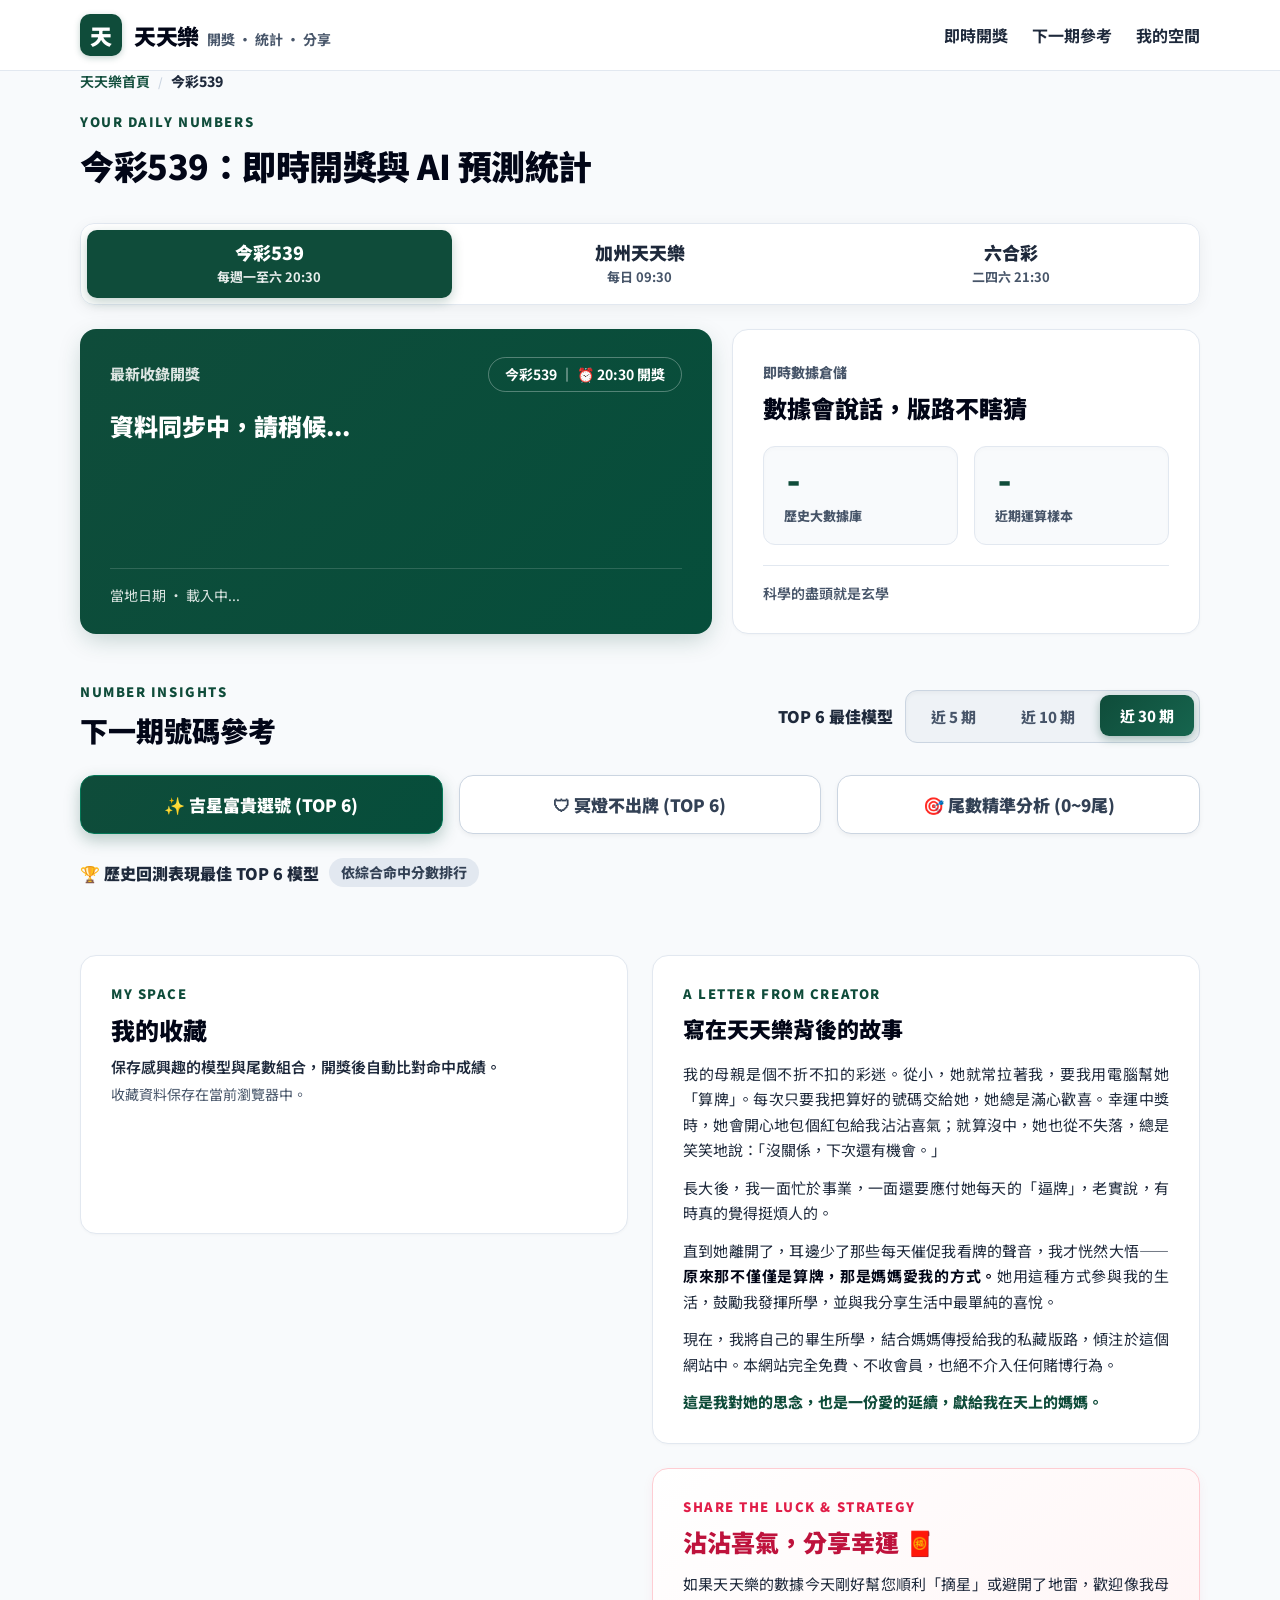
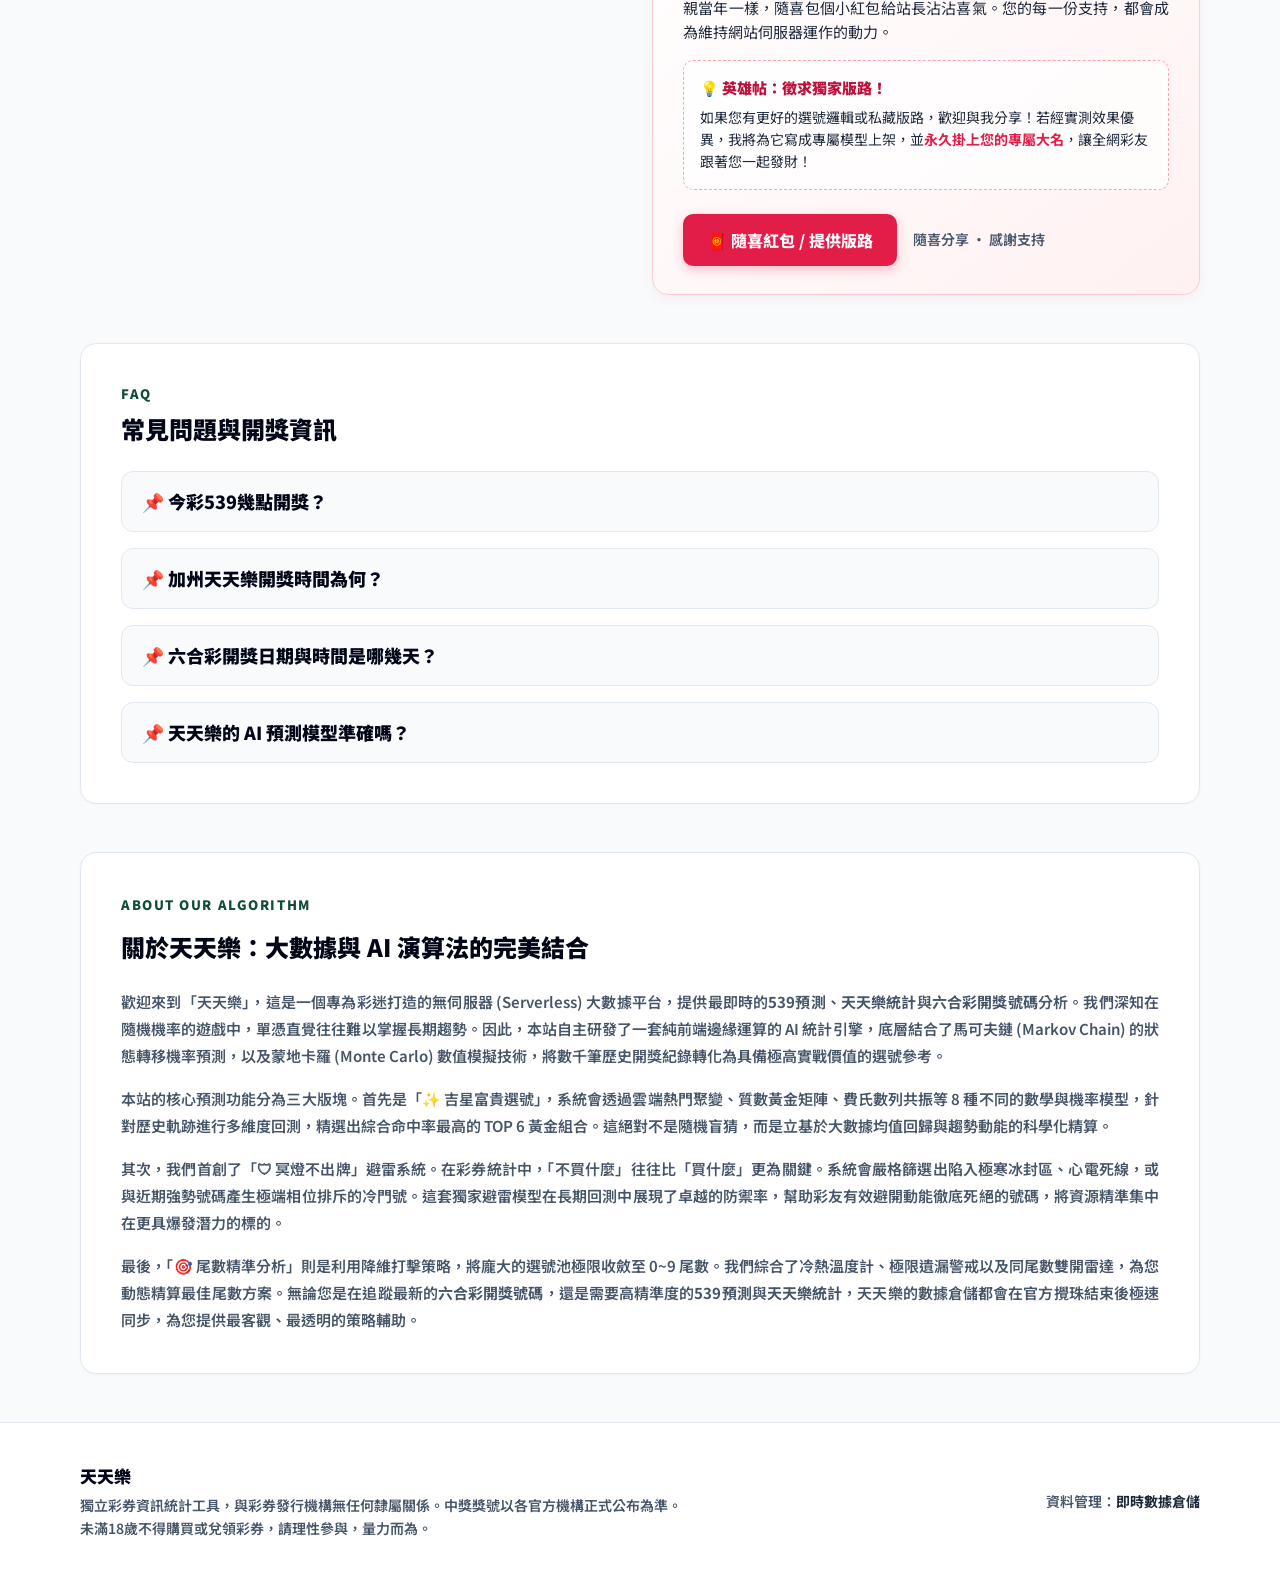
==== index.html @ a43cca3c "Add files via upload" ====
<!DOCTYPE html>
<html lang="zh-TW">
<head>
  <meta charset="UTF-8">
  <meta name="viewport" content="width=device-width, initial-scale=1.0">
  
  <!-- 🌟 SEO 核心優化標籤 -->
  <title>539、天天樂、六合彩｜AI預測與即時開獎統計 - 天天樂</title>
  <meta name="description" content="提供最即時的539開獎號碼、加州天天樂與六合彩查詢。獨家純前端 AI 大數據模型，精算吉星富貴選號、冥燈避雷與尾數共伴分析，為您提供最精準的預測與統計輔助策略。">
  <meta name="keywords" content="539, 539開獎, 539預測, 今彩539, 天天樂統計, 六合彩開獎號碼, 539走勢圖, AI選號, 尾數分析, 彩券大數據">
  
  <!-- 🌟 SEO 網站小圖示 -->
  <link rel="icon" href="data:image/svg+xml,<svg xmlns=%22http://www.w3.org/2000/svg%22 viewBox=%220 0 100 100%22><rect width=%22100%22 height=%22100%22 rx=%2220%22 fill=%22%230f4c3a%22/><text x=%2250%22 y=%2270%22 font-size=%2260%22 text-anchor=%22middle%22 fill=%22white%22 font-weight=%22bold%22 font-family=%22sans-serif%22>天</text></svg>">
  <link rel="apple-touch-icon" href="data:image/svg+xml,%3Csvg xmlns='http://www.w3.org/2000/svg' viewBox='0 0 100 100'%3E%3Crect width='100' height='100' rx='20' fill='%230f4c3a'/%3E%3Ctext x='50' y='70' font-size='60' text-anchor='middle' fill='white' font-weight='bold' font-family='sans-serif'%3E天%3C/text%3E%3C/svg%3E">

  <!-- 🌟 PWA App 宣告標籤 -->
  <link rel="manifest" href="manifest.json">
  <meta name="theme-color" content="#0f4c3a">

  <!-- 🌟 SEO 標準網址 (Canonical) -->
  <link rel="canonical" href="https://539168.com.tw/" />

  <!-- 🌟 社群分享標籤 (Open Graph) - 新增縮圖設定 -->
  <meta property="og:title" content="539、天天樂、六合彩｜AI 大數據預測與即時開獎統計">
  <meta property="og:description" content="最即時的539、天天樂、六合彩開獎號碼。獨家大數據模型精算吉星號碼、冥燈避雷與尾數分析。">
  <meta property="og:type" content="website">
  <meta property="og:url" content="https://539168.com.tw">
  <meta property="og:image" content="https://539168.com.tw/share-image.jpg"> <!-- 建議未來將一張漂亮的網站截圖上傳並命名為 share-image.jpg -->

  <!-- 🌟 結構化資料 JSON-LD (網站本體) -->
  <script type="application/ld+json">
  {
    "@context": "https://schema.org",
    "@type": "WebApplication",
    "name": "天天樂 - AI 大數據預測與即時開獎統計",
    "url": "https://539168.com.tw",
    "description": "提供最即時的539、加州天天樂與六合彩開獎號碼查詢，結合馬可夫鏈與蒙地卡羅演算法的 AI 預測工具。",
    "applicationCategory": "UtilitiesApplication",
    "operatingSystem": "All",
    "offers": {
      "@type": "Offer",
      "price": "0",
      "priceCurrency": "TWD"
    }
  }
  </script>

  <!-- 🌟 結構化資料 JSON-LD (常見問題 FAQ) -->
  <script type="application/ld+json">
  {
    "@context": "https://schema.org",
    "@type": "FAQPage",
    "mainEntity": [
      {
        "@type": "Question",
        "name": "今彩539幾點開獎？",
        "acceptedAnswer": {
          "@type": "Answer",
          "text": "今彩539的開獎時間為每週一至週六晚間 20:30。天天樂預測中心會在官方攪珠結束後，極速同步最新開獎號碼與 AI 大數據統計。"
        }
      },
      {
        "@type": "Question",
        "name": "加州天天樂開獎時間為何？",
        "acceptedAnswer": {
          "@type": "Answer",
          "text": "加州天天樂（Fantasy 5）在台灣時間每日上午 09:30（夏令時間）或 10:30（冬令時間）開獎。本站每日會即時更新天天樂開獎單與尾數分析。"
        }
      },
      {
        "@type": "Question",
        "name": "六合彩開獎日期與時間是哪幾天？",
        "acceptedAnswer": {
          "@type": "Answer",
          "text": "香港六合彩通常於每週二、四、六（或日）晚間 21:30 舉行攪珠。天天樂會即時收錄最新六合彩開獎號碼並進行熱門號碼預測。"
        }
      },
      {
        "@type": "Question",
        "name": "天天樂的 AI 預測模型準確嗎？",
        "acceptedAnswer": {
          "@type": "Answer",
          "text": "本站採用馬可夫鏈與蒙地卡羅演算法，依據數千筆歷史大數據推算均值回歸與冷熱趨勢，具備極高的實戰參考價值。但彩券仍為隨機機率遊戲，請理性參與、量力而為。"
        }
      }
    ]
  }
  </script>

  <link rel="preconnect" href="https://fonts.googleapis.com">
  <link rel="preconnect" href="https://fonts.gstatic.com" crossorigin>
  <link href="https://fonts.googleapis.com/css2?family=JetBrains+Mono:wght@400;600;700;800;900&family=Noto+Sans+TC:wght@400;600;700;800;900&display=swap" rel="stylesheet">
  <style>
    :root {
      --primary-pine: #0f4c3a; --primary-pine-dark: #064e3b; --primary-pine-light: #16654e;
      --accent-mint: #f0fdf4; --accent-mint-border: #bbf7d0;
      --bg-page: #f8fafc; --bg-card: #ffffff; --border-card: #e2e8f0;
      --text-main: #020617; --text-secondary: #1e293b; --text-muted: #475569; --text-light: #94a3b8;
      --font-base: -apple-system, BlinkMacSystemFont, "Segoe UI", Roboto, "Noto Sans TC", sans-serif;
      --font-mono: 'JetBrains Mono', monospace;
    }
    * { box-sizing: border-box; margin: 0; padding: 0; }
    body { background-color: var(--bg-page); color: var(--text-main); font-family: var(--font-base); line-height: 1.5; -webkit-font-smoothing: antialiased; font-size: 17px; }
    .container { max-width: 1160px; margin: 0 auto; padding: 0 20px; }
    
    header { background: #ffffff; border-bottom: 1px solid var(--border-card); position: sticky; top: 0; z-index: 100; }
    .header-inner { display: flex; justify-content: space-between; align-items: center; height: 70px; }
    .brand-wrap { display: flex; align-items: center; gap: 12px; text-decoration: none; }
    .brand-icon { width: 42px; height: 42px; background: var(--primary-pine); color: #ffffff; border-radius: 10px; display: flex; align-items: center; justify-content: center; font-weight: 900; font-size: 22px; box-shadow: 0 2px 6px rgba(15, 76, 58, 0.25); }
    .brand-title { font-size: 22px; font-weight: 900; color: var(--text-main); letter-spacing: -0.5px; }
    .brand-subtitle { font-size: 14px; color: var(--text-muted); margin-left: 8px; font-weight: 700; }
    .header-nav { display: flex; align-items: center; gap: 24px; }
    .header-nav a { color: var(--text-secondary); text-decoration: none; font-size: 16px; font-weight: 700; transition: color 0.15s ease; }
    .header-nav a:hover { color: var(--primary-pine); }
    
    main { padding: 36px 0 80px; }
    
    .breadcrumb-nav { font-size: 14px; margin-bottom: 20px; color: var(--text-muted); font-weight: 600; display: flex; align-items: center; gap: 8px; }
    .breadcrumb-nav a { color: var(--primary-pine); text-decoration: none; transition: opacity 0.2s; display: inline-flex; align-items: center; gap: 4px; }
    .breadcrumb-nav a:hover { opacity: 0.8; }
    .breadcrumb-nav .separator { color: #cbd5e1; font-size: 12px; }
    .breadcrumb-current { color: var(--text-secondary); font-weight: 800; }

    details > summary { list-style: none; }
    details > summary::-webkit-details-marker { display: none; }

    .intro-header { display: flex; justify-content: space-between; align-items: flex-end; margin-bottom: 24px; flex-wrap: wrap; gap: 16px; }
    .tracker-tag { font-size: 13px; font-weight: 900; color: var(--primary-pine); letter-spacing: 0.12em; text-transform: uppercase; margin-bottom: 8px; }
    .main-heading { font-size: 34px; font-weight: 900; color: var(--text-main); letter-spacing: -0.5px; margin-bottom: 8px; transition: all 0.3s ease; }
    .btn-pill { padding: 12px 24px; border-radius: 999px; font-size: 15px; font-weight: 800; cursor: pointer; display: inline-flex; align-items: center; gap: 8px; transition: all 0.2s ease; text-decoration: none; border: 1.5px solid var(--border-card); background: #ffffff; color: var(--text-secondary); font-family: inherit; }
    .btn-pill:hover { background: #f8fafc; border-color: #cbd5e1; }
    
    .tabs-card { background: rgba(255, 255, 255, 0.95); backdrop-filter: blur(10px); -webkit-backdrop-filter: blur(10px); border: 1px solid var(--border-card); border-radius: 14px; padding: 6px; display: grid; grid-template-columns: repeat(3, 1fr); gap: 6px; margin-bottom: 24px; box-shadow: 0 4px 16px rgba(0, 0, 0, 0.06); position: sticky; top: 70px; z-index: 95; }
    .tab-btn { display: flex; flex-direction: column; justify-content: center; align-items: center; padding: 12px 14px; border-radius: 10px; border: none; background: transparent; cursor: pointer; color: var(--text-secondary); transition: all 0.2s ease; font-family: inherit; text-align: center; }
    .tab-btn:hover { background: #f1f5f9; }
    .tab-btn.active { background: var(--primary-pine); color: #ffffff; box-shadow: 0 4px 12px rgba(15, 76, 58, 0.25); }
    .tab-title-text { font-size: 18px; font-weight: 900; line-height: 1.2; }
    .tab-time-badge { font-size: 13px; font-weight: 700; color: var(--text-muted); margin-top: 4px; font-family: var(--font-base); transition: color 0.2s ease; }
    .tab-btn.active .tab-time-badge { color: rgba(255, 255, 255, 0.9); }

    .dashboard-grid { display: grid; grid-template-columns: 1.35fr 1fr; gap: 20px; margin-bottom: 48px; }
    .hero-pine-card { background: linear-gradient(135deg, var(--primary-pine) 0%, var(--primary-pine-dark) 100%); color: #ffffff; border-radius: 16px; padding: 28px 30px; display: flex; flex-direction: column; justify-content: space-between; min-height: 250px; box-shadow: 0 8px 24px -4px rgba(15, 76, 58, 0.25); position: relative; }
    .pine-card-top { display: flex; justify-content: space-between; align-items: center; margin-bottom: 16px; }
    .pine-card-badge { font-size: 14px; padding: 6px 16px; border-radius: 999px; border: 1px solid rgba(255, 255, 255, 0.3); color: #ffffff; font-weight: 700; }
    .pine-balls-stage { margin: 16px 0; display: flex; align-items: center; gap: 12px; flex-wrap: wrap; }
    .white-ball { width: 44px; height: 44px; border-radius: 50%; background: #ffffff; color: var(--primary-pine); display: inline-flex; align-items: center; justify-content: center; font-family: var(--font-mono); font-weight: 900; font-size: 18px; box-shadow: 0 4px 10px rgba(0, 0, 0, 0.2); }
    .white-ball.special-ball { background: #f59e0b; color: #ffffff; border: 2px solid #ffffff; box-shadow: 0 4px 10px rgba(245, 158, 11, 0.35); }
    .ball-dot { width: 42px; height: 42px; border-radius: 50%; display: inline-flex; align-items: center; justify-content: center; font-family: var(--font-mono); font-weight: 900; font-size: 17px; color: #ffffff; flex-shrink: 0; }
    .ball-dot-pine { background: var(--primary-pine); }
    .pine-card-bottom { display: flex; justify-content: space-between; align-items: center; font-size: 14px; color: rgba(255, 255, 255, 0.85); border-top: 1px solid rgba(255, 255, 255, 0.15); padding-top: 16px; margin-top: 12px; }
    
    .overview-card { background: #ffffff; border: 1px solid var(--border-card); border-radius: 16px; padding: 28px 30px; display: flex; flex-direction: column; justify-content: space-between; box-shadow: 0 1px 3px rgba(0,0,0,0.03); }
    .overview-top span { font-size: 14px; color: var(--text-muted); font-weight: 800; }
    .overview-top h3 { font-size: 24px; font-weight: 900; color: var(--text-main); margin-top: 6px; }
    .overview-metrics { display: flex; gap: 16px; margin: 20px 0; }
    .metric-item { flex: 1; background: #f8fafc; border: 1px solid var(--border-card); border-radius: 12px; padding: 18px 20px; box-shadow: inset 0 2px 4px rgba(0,0,0,0.02); }
    .metric-item strong { display: block; font-size: 32px; font-weight: 900; color: var(--primary-pine); font-family: var(--font-mono); line-height: 1.1; }
    .metric-item span { font-size: 13px; color: var(--text-muted); font-weight: 800; margin-top: 6px; display: inline-block; }
    .overview-footer { font-size: 14px; color: var(--text-muted); line-height: 1.6; border-top: 1px solid var(--border-card); padding-top: 16px; font-weight: 600; }
    
    .section-wrap { margin-bottom: 48px; }
    .section-header-row { display: flex; justify-content: space-between; align-items: center; margin-bottom: 24px; flex-wrap: wrap; gap: 16px; }
    .section-headline { font-size: 28px; font-weight: 900; color: var(--text-main); }
    
    .range-control-wrap { display: flex; align-items: center; gap: 12px; flex-wrap: wrap; }
    .range-btn-group { display: inline-flex; align-items: center; background: #eef2f6; padding: 5px; border-radius: 12px; border: 1.5px solid #cbd5e1; box-shadow: inset 0 2px 4px rgba(0, 0, 0, 0.04); gap: 5px; }
    .range-btn { padding: 10px 20px; border-radius: 9px; font-size: 15px; font-weight: 800; color: #475569; background: transparent; border: none; cursor: pointer; transition: all 0.2s ease; font-family: inherit; display: inline-flex; align-items: center; justify-content: center; }
    .range-btn:hover:not(.active) { color: var(--primary-pine); background: rgba(255, 255, 255, 0.85); box-shadow: 0 1px 3px rgba(0, 0, 0, 0.05); }
    .range-btn.active { background: linear-gradient(135deg, #0f4c3a 0%, #16654e 100%); color: #ffffff; box-shadow: 0 3px 10px rgba(15, 76, 58, 0.35); transform: translateY(-1px); }
    
    .model-nav-pills { display: grid; grid-template-columns: repeat(3, 1fr); gap: 16px; margin: 24px 0; }
    .model-nav-btn { padding: 16px 24px; border-radius: 14px; font-size: 17px; font-weight: 900; cursor: pointer; border: 1.5px solid #cbd5e1; background: #ffffff; color: #334155; transition: all 0.2s ease; display: flex; align-items: center; justify-content: center; gap: 10px; font-family: inherit; box-shadow: 0 2px 5px rgba(0,0,0,0.05); }
    .model-nav-btn:hover { background: #f8fafc; border-color: #94a3b8; transform: translateY(-2px); }
    .model-nav-btn.active.lucky { background: linear-gradient(135deg, #0f4c3a 0%, #064e3b 100%); border-color: #047857; color: #ffffff; box-shadow: 0 6px 16px rgba(15, 76, 58, 0.28); }
    .model-nav-btn.active.unlucky { background: linear-gradient(135deg, #b91c1c 0%, #7f1d1d 100%); border-color: #991b1b; color: #ffffff; box-shadow: 0 6px 16px rgba(185, 28, 28, 0.25); }
    .model-nav-btn.active.tails-btn { background: linear-gradient(135deg, #1d4ed8 0%, #1e40af 100%); border-color: #2563eb; color: #ffffff; box-shadow: 0 6px 16px rgba(29, 78, 216, 0.25); }
    
    .model-ranking-title { font-size: 16px; font-weight: 900; color: var(--text-secondary); margin-bottom: 20px; display: flex; align-items: center; gap: 10px; }
    .model-ranking-title .badge { font-size: 14px; background: #e2e8f0; color: #334155; padding: 4px 12px; border-radius: 999px; font-weight: 800; }
    .models-cards-grid { display: grid; grid-template-columns: repeat(auto-fill, minmax(340px, 1fr)); gap: 24px; margin-bottom: 40px; }
    .model-card { border-radius: 16px; padding: 24px; display: flex; flex-direction: column; justify-content: space-between; transition: transform 0.2s ease, box-shadow 0.2s ease; position: relative; }
    .model-card:hover { transform: translateY(-4px); box-shadow: 0 12px 30px rgba(0,0,0,0.08); }
    .model-card.lucky { background: #ffffff; border: 1.5px solid #e2e8f0; }
    .model-card.lucky:hover { border-color: #059669; }
    .model-card.unlucky { background: #fffafa; border: 1.5px solid #fecaca; color: var(--text-main); }
    .model-card.unlucky:hover { border-color: #ef4444; }
    .model-header-row { display: flex; justify-content: space-between; align-items: flex-start; margin-bottom: 14px; }
    .model-name { font-size: 19px; font-weight: 900; display: flex; align-items: center; gap: 8px; }
    .model-card.lucky .model-name { color: #0f4c3a; }
    .model-card.unlucky .model-name { color: #991b1b; } 
    .model-tag { font-size: 13px; font-weight: 800; font-family: var(--font-mono); padding: 4px 10px; border-radius: 6px; }
    .model-card.lucky .model-tag { background: #ecfdf5; color: #047857; border: 1px solid #a7f3d0; }
    .model-card.unlucky .model-tag { background: #fef2f2; color: #dc2626; border: 1px solid #fca5a5; }
    .model-desc-text { font-size: 15px; line-height: 1.6; font-weight: 600; color: var(--text-muted); margin-bottom: 20px; }
    .model-balls-stage { padding: 20px; border-radius: 12px; display: flex; justify-content: center; align-items: center; gap: 16px; margin-bottom: 20px; }
    .model-card.lucky .model-balls-stage { background: #f8fafc; border: 1.5px solid #edf2f7; }
    .model-card.unlucky .model-balls-stage { background: #ffffff; border: 1.5px solid #fee2e2; }
    .backtest-box { border-radius: 10px; padding: 16px; font-size: 14px; margin-bottom: 20px; }
    .model-card.lucky .backtest-box { background: #f8fafc; border: 1px solid #e2e8f0; }
    .model-card.unlucky .backtest-box { background: #ffffff; border: 1px solid #fecaca; }
    .backtest-box-header { display: flex; justify-content: space-between; margin-bottom: 12px; font-weight: 900; font-size: 15px; }
    .model-card.lucky .backtest-box-header { color: #334155; }
    .model-card.unlucky .backtest-box-header { color: #991b1b; }
    .backtest-pills-row { display: flex; justify-content: space-between; gap: 8px; }
    .backtest-pill { flex: 1; text-align: center; padding: 8px 6px; border-radius: 8px; }
    .model-card.lucky .backtest-pill { background: #ffffff; border: 1px solid #e2e8f0; }
    .model-card.unlucky .backtest-pill { background: #fff5f5; border: 1px solid #fecaca; }
    .backtest-pill span { display: block; font-size: 13px; font-weight: 700; color: #64748b; }
    .backtest-pill strong { display: block; font-family: var(--font-mono); font-size: 16px; font-weight: 900; margin-top: 4px; }
    .model-card.lucky .backtest-pill strong { color: #0f4c3a; }
    .model-card.unlucky .backtest-pill strong { color: #dc2626; }
    .btn-save-model { width: 100%; padding: 14px; border-radius: 10px; font-size: 16px; font-weight: 800; cursor: pointer; font-family: inherit; transition: all 0.2s ease; }
    .model-card.lucky .btn-save-model { background: #ffffff; border: 1.5px solid #cbd5e1; color: #334155; }
    .model-card.lucky .btn-save-model:hover { background: var(--primary-pine); border-color: var(--primary-pine); color: #ffffff; }
    .model-card.unlucky .btn-save-model { background: #ffffff; border: 1.5px solid #fca5a5; color: #991b1b; }
    .model-card.unlucky .btn-save-model:hover { background: #dc2626; border-color: #dc2626; color: #ffffff; }
    .tails-grid { display: grid; grid-template-columns: 1fr; gap: 24px; }
    @media (min-width: 860px) { .tails-grid { grid-template-columns: 1fr 1fr; } }
    .tails-card { background: #ffffff; border: 1px solid var(--border-card); border-radius: 16px; padding: 28px; box-shadow: 0 1px 3px rgba(0,0,0,0.03); }
    .tails-card h3 { font-size: 20px; font-weight: 900; margin-bottom: 20px; color: var(--text-main); display: flex; align-items: center; gap: 10px; }
    .tails-ai-rec { display: grid; grid-template-columns: repeat(3, 1fr); gap: 16px; margin-bottom: 24px; }
    .tail-badge-box { border-radius: 14px; padding: 20px 16px; text-align: center; display: flex; flex-direction: column; align-items: center; justify-content: space-between; position: relative; overflow: hidden; transition: transform 0.2s ease, box-shadow 0.2s ease; }
    .tail-badge-box:hover { transform: translateY(-3px); box-shadow: 0 8px 20px rgba(0,0,0,0.08); }
    .tail-badge-box.hot { background: #fef2f2; border: 1.5px solid #fca5a5; color: #b91c1c; }
    .tail-badge-box.omission { background: #f0fdf4; border: 1.5px solid #86efac; color: #15803d; }
    .tail-badge-box.kill { background: #f8fafc; border: 1.5px solid #cbd5e1; color: #334155; }
    .tail-badge-title { font-size: 15px; font-weight: 900; margin-bottom: 8px; z-index: 1; }
    .tail-badge-number { font-size: 38px; font-weight: 900; line-height: 1; z-index: 1; font-family: var(--font-mono); margin-bottom: 6px; }
    .tail-badge-balls { display: flex; flex-wrap: wrap; justify-content: center; gap: 6px; margin-top: 10px; z-index: 1; }
    .tail-ball-pill { display: inline-block; padding: 4px 10px; border-radius: 8px; font-size: 15px; font-weight: 800; font-family: var(--font-mono); background: rgba(255, 255, 255, 0.95); border: 1px solid rgba(0, 0, 0, 0.1); box-shadow: 0 2px 4px rgba(0,0,0,0.05); }
    
    .btn-copy-tail { margin-top: 14px; background: #06C755; color: #ffffff; border: none; box-shadow: 0 2px 6px rgba(6, 199, 85, 0.25); border-radius: 8px; font-size: 14px; font-weight: 900; padding: 8px 16px; cursor: pointer; opacity: 0.95; transition: all 0.2s ease; font-family: inherit; display: flex; align-items: center; justify-content: center; gap: 6px; width: 100%; }
    .btn-copy-tail:hover { opacity: 1; transform: scale(1.04); box-shadow: 0 4px 10px rgba(6, 199, 85, 0.35); }
    
    .temp-row { display: flex; align-items: center; gap: 14px; margin-bottom: 16px; font-size: 15px; }
    .temp-label { font-weight: 900; font-family: var(--font-mono); width: 38px; color: var(--text-secondary); text-align: right; }
    .temp-bar-bg { flex: 1; height: 14px; background: #e2e8f0; border-radius: 999px; overflow: hidden; }
    .temp-bar-fill { height: 100%; border-radius: 999px; transition: width 0.3s ease; }
    .temp-val { width: 68px; text-align: right; font-weight: 800; font-family: var(--font-mono); color: var(--text-muted); font-size: 14px; }
    .bg-heat-hot { background: #ef4444; } .bg-heat-warm { background: #f59e0b; } .bg-heat-cool { background: #10b981; }
    .omission-list { display: flex; flex-direction: column; gap: 12px; }
    .omission-item { display: flex; justify-content: space-between; align-items: center; padding: 16px 20px; background: #f8fafc; border-radius: 12px; border: 1px solid var(--border-card); }
    .omission-item strong { font-size: 20px; color: #dc2626; font-family: var(--font-mono); font-weight: 900; }
    .double-hit-circle { width: 120px; height: 120px; border-radius: 50%; border: 10px solid #f1f5f9; display: flex; align-items: center; justify-content: center; flex-direction: column; color: var(--text-main); flex-shrink: 0; }
    .double-hit-circle span { font-size: 30px; font-weight: 900; font-family: var(--font-mono); color: var(--primary-pine); }
    .btn-pine { background: var(--primary-pine); color: #ffffff; border: none; padding: 14px 24px; border-radius: 10px; font-size: 16px; font-weight: 800; cursor: pointer; transition: background 0.15s ease; font-family: inherit; display: inline-flex; align-items: center; justify-content: center; }
    .btn-pine:hover { opacity: 0.9; }
    .bottom-grid { display: grid; grid-template-columns: 1fr 1fr; gap: 24px; margin-bottom: 48px; }
    .space-card { background: #ffffff; border: 1px solid var(--border-card); border-radius: 16px; padding: 28px 30px; box-shadow: 0 1px 3px rgba(0,0,0,0.03); }
    footer { border-top: 1px solid var(--border-card); background: #ffffff; padding: 40px 0; font-size: 14px; color: var(--text-muted); }
    .footer-inner { display: flex; justify-content: space-between; align-items: center; flex-wrap: wrap; gap: 24px; }
    
    .modal-backdrop { position: fixed; inset: 0; background: rgba(15, 23, 42, 0.6); backdrop-filter: blur(6px); z-index: 1000; display: none; align-items: center; justify-content: center; padding: 16px; }
    .modal-backdrop.active { display: flex; }
    .modal-box { background: #ffffff; border-radius: 16px; max-width: 500px; width: 100%; padding: 24px; box-shadow: 0 20px 40px rgba(0,0,0,0.2); position: relative; max-height: 90vh; overflow-y: auto; }
    .modal-close-btn { position: absolute; top: 16px; right: 16px; border: none; background: #f1f5f9; width: 32px; height: 32px; border-radius: 50%; display: flex; align-items: center; justify-content: center; font-size: 18px; cursor: pointer; color: var(--text-secondary); transition: background 0.2s ease; z-index: 10; }
    .modal-close-btn:hover { background: #e2e8f0; }
    .text-search-input { padding: 12px 16px; border: 1.5px solid #cbd5e1; border-radius: 10px; background: #ffffff; font-size: 16px; font-weight: 700; color: var(--text-main); font-family: inherit; outline: none; transition: all 0.2s ease; }
    .text-search-input:focus { border-color: var(--primary-pine); box-shadow: 0 0 0 3px rgba(15, 76, 58, 0.12); }
    .toast-box { position: fixed; bottom: 24px; right: 24px; background: #1e293b; color: #ffffff; padding: 14px 24px; border-radius: 10px; font-size: 16px; font-weight: 700; z-index: 2000; box-shadow: 0 10px 25px rgba(0,0,0,0.2); display: none; }

    @media (max-width: 860px) {
      .dashboard-grid, .bottom-grid, .tails-ai-rec { grid-template-columns: 1fr; }
      .tabs-card { top: 70px; padding: 4px; gap: 4px; height: 60px; margin-bottom: 20px; }
      .tab-btn { padding: 8px 2px; }
      .tab-title-text { font-size: 14px; }
      .tab-time-badge { font-size: 10px; margin-top: 2px; }
      .section-header-row { display: contents; }
      .section-header-row > div:first-child { width: 100%; display: block; margin-bottom: 12px; padding-top: 8px; }
      .range-title-text { display: none; }
      .range-control-wrap { 
        width: calc(100% + 40px); display: flex; justify-content: center; margin: 0 -20px; 
        position: sticky; top: 130px; z-index: 94; background: rgba(248, 250, 252, 0.95);
        backdrop-filter: blur(10px); -webkit-backdrop-filter: blur(10px); padding: 8px 20px;
        border-bottom: 1px solid rgba(0,0,0,0.04); height: 56px;
      }
      .range-btn-group { width: 100%; display: flex; padding: 4px; border-radius: 10px; background: #eef2f6; }
      .range-btn { flex: 1; padding: 8px 0; font-size: 14px; border-radius: 8px; }
      .model-nav-pills { 
        display: flex; flex-direction: column; gap: 10px; position: sticky; top: 186px; z-index: 93;
        background: rgba(248, 250, 252, 0.95); backdrop-filter: blur(10px); -webkit-backdrop-filter: blur(10px);
        padding: 16px 20px; margin: 0 -20px 24px -20px; width: calc(100% + 40px);
        border-bottom: 1px solid rgba(0,0,0,0.08); box-shadow: 0 4px 12px -4px rgba(0,0,0,0.05);
      }
      .model-nav-btn { width: 100%; padding: 14px 20px; font-size: 16px; border-radius: 12px; justify-content: center; }
    }
  </style>
</head>
<body>
  
  <!-- 🌟 新增 Noscript 確保不支援 JS 的老舊爬蟲依然能抓取主旨 -->
  <noscript>
    <div style="padding: 20px; background: #fffbeB; color: #b45309; text-align: center;">
      本網站提供最即時的今彩539、加州天天樂與六合彩開獎號碼與 AI 大數據預測。請啟用 JavaScript 以獲得完整的圖表與版路統計功能。
    </div>
  </noscript>

  <header>
    <div class="container header-inner">
      <a href="#" class="brand-wrap"><div class="brand-icon">天</div><div><span class="brand-title">天天樂</span><span class="brand-subtitle">開獎 · 統計 · 分享</span></div></a>
      <nav class="header-nav"><a href="#draws">即時開獎</a><a href="#insights">下一期參考</a><a href="#support">我的空間</a></nav>
    </div>
  </header>

  <main class="container">
    
    <!-- 🌟 SEO 麵包屑導覽 -->
    <nav aria-label="breadcrumb" class="breadcrumb-nav" itemscope itemtype="https://schema.org/BreadcrumbList">
      <span itemprop="itemListElement" itemscope itemtype="https://schema.org/ListItem">
        <a itemprop="item" href="https://539168.com.tw/"><span itemprop="name">天天樂首頁</span></a>
        <meta itemprop="position" content="1" />
      </span>
      <span class="separator">/</span>
      <span itemprop="itemListElement" itemscope itemtype="https://schema.org/ListItem">
        <a itemprop="item" href="https://539168.com.tw/?lottery=539" id="bc-current-link" aria-current="page">
          <span itemprop="name" id="bc-current-name" class="breadcrumb-current">今彩539</span>
        </a>
        <meta itemprop="position" content="2" />
      </span>
    </nav>

    <div class="intro-header" id="draws">
      <div>
        <div class="tracker-tag">YOUR DAILY NUMBERS</div>
        <!-- 🌟 SEO 動態 H1 標籤，讓爬蟲更精準理解當前分頁 -->
        <h1 class="main-heading" id="main-h1">今彩539：即時開獎與 AI 預測統計</h1>
      </div>
    </div>

    <div class="tabs-card" id="main-tabs-card">
      <button class="tab-btn active" data-lottery="lottery_539">
        <span class="tab-title-text">今彩539</span>
        <span class="tab-time-badge">每週一至六 20:30</span>
      </button>
      <button class="tab-btn" data-lottery="lottery_f5">
        <span class="tab-title-text">加州天天樂</span>
        <span class="tab-time-badge">每日 09:30</span>
      </button>
      <button class="tab-btn" data-lottery="lottery_marksix">
        <span class="tab-title-text">六合彩</span>
        <span class="tab-time-badge">二四六 21:30</span>
      </button>
    </div>

    <div class="dashboard-grid">
      <div class="hero-pine-card">
        <div>
          <div class="pine-card-top">
            <span style="font-size: 15px; font-weight: 800; color: rgba(255,255,255,0.85);">最新收錄開獎</span>
            <span class="pine-card-badge" id="hero-badge-name">今彩539 ｜ ⏰ 20:30 開獎</span>
          </div>
          <div id="hero-main-display"><h2 style="font-size:24px; font-weight:900;">資料同步中，請稍候...</h2></div>
        </div>
        <div class="pine-card-bottom">
          <span id="hero-local-date">當地日期 · 載入中...</span>
        </div>
      </div>
      
      <div class="overview-card">
        <div class="overview-top"><span>即時數據倉儲</span><h3>數據會說話，版路不瞎猜</h3></div>
        <div class="overview-metrics">
          <div class="metric-item"><strong id="metric-source-rows">-</strong><span>歷史大數據庫</span></div>
          <div class="metric-item"><strong id="metric-page-rows">-</strong><span>近期運算樣本</span></div>
        </div>
        <div class="overview-footer">科學的盡頭就是玄學</div>
      </div>
    </div>

    <div class="section-wrap" id="insights">
      <div class="section-header-row">
        <div><div class="tracker-tag">NUMBER INSIGHTS</div><h2 class="section-headline">下一期號碼參考</h2></div>
        <div class="range-control-wrap" id="range-control-wrap">
          <span style="font-size:16px; font-weight:900; color:var(--text-secondary);" class="range-title-text">TOP 6 最佳模型</span>
          <div class="range-btn-group" id="range-btn-group">
            <button class="range-btn" data-range="5" onclick="setAnalysisRange(5)">近 5 期</button>
            <button class="range-btn" data-range="10" onclick="setAnalysisRange(10)">近 10 期</button>
            <button class="range-btn active" data-range="30" onclick="setAnalysisRange(30)">近 30 期</button>
          </div>
        </div>
      </div>

      <div class="model-nav-pills" id="model-nav-pills">
        <button class="model-nav-btn active lucky" id="tab-model-lucky" onclick="switchModelCategory('lucky')">✨ 吉星富貴選號 (TOP 6)</button>
        <button class="model-nav-btn unlucky" id="tab-model-unlucky" onclick="switchModelCategory('unlucky')">🛡 冥燈不出牌 (TOP 6)</button>
        <button class="model-nav-btn tails-btn" id="tab-model-tails" onclick="switchModelCategory('tails')">🎯 尾數精準分析 (0~9尾)</button>
      </div>

      <div id="scroll-anchor" style="position:relative; top:-20px;"></div>

      <div class="model-ranking-title" id="ranking-title-bar">
        <span>🏆 歷史回測表現最佳 TOP 6 模型</span><span class="badge" id="ranking-metric-badge">依綜合命中分數排行</span>
      </div>

      <div class="models-cards-grid" id="models-grid-container"></div>
      <div id="tails-wrapper" style="display:none;"></div>
    </div>

    <div class="bottom-grid" id="support">
      <div class="space-card" style="align-self: start;">
        <div class="tracker-tag">MY SPACE</div><h3 style="font-size:24px; font-weight:900; margin-bottom:8px;">我的收藏</h3>
        <p style="font-size:15px; color:var(--text-secondary); font-weight:600; margin-bottom:6px;">保存感興趣的模型與尾數組合，開獎後自動比對命中成績。</p>
        <p style="font-size:14px; color:var(--text-muted); margin-bottom:20px;">收藏資料保存在當前瀏覽器中。</p>
        <div id="saved-list-container" style="min-height: 80px;"></div>
      </div>
      
      <div style="display: flex; flex-direction: column; gap: 24px;">
        <div class="space-card" style="background:#ffffff; border:1px solid var(--border-card); border-radius:16px; padding:28px 30px; box-shadow:0 1px 3px rgba(0,0,0,0.03);">
          <div class="tracker-tag">A LETTER FROM CREATOR</div>
          <h3 style="font-size:22px; font-weight:900; margin-bottom:16px; color:var(--text-main);">寫在天天樂背後的故事</h3>
          <div style="font-size:15px; color:var(--text-secondary); line-height:1.7; text-align:justify;">
            <p style="margin-bottom:12px;">我的母親是個不折不扣的彩迷。從小，她就常拉著我，要我用電腦幫她「算牌」。每次只要我把算好的號碼交給她，她總是滿心歡喜。幸運中獎時，她會開心地包個紅包給我沾沾喜氣；就算沒中，她也從不失落，總是笑笑地說：「沒關係，下次還有機會。」</p>
            <p style="margin-bottom:12px;">長大後，我一面忙於事業，一面還要應付她每天的「逼牌」，老實說，有時真的覺得挺煩人的。</p>
            <p style="margin-bottom:12px;">直到她離開了，耳邊少了那些每天催促我看牌的聲音，我才恍然大悟——<strong style="color:var(--text-main);">原來那不僅僅是算牌，那是媽媽愛我的方式。</strong>她用這種方式參與我的生活，鼓勵我發揮所學，並與我分享生活中最單純的喜悅。</p>
            <p style="margin-bottom:12px;">現在，我將自己的畢生所學，結合媽媽傳授給我的私藏版路，傾注於這個網站中。本網站完全免費、不收會員，也絕不介入任何賭博行為。</p>
            <p style="font-weight:800; color:var(--primary-pine);">這是我對她的思念，也是一份愛的延續，獻給我在天上的媽媽。</p>
          </div>
        </div>

        <div class="space-card" style="background: linear-gradient(to bottom right, #ffffff, #fff1f2); border: 1px solid #fecdd3; border-radius: 16px; padding: 28px 30px; box-shadow: 0 4px 12px rgba(225, 29, 72, 0.05);">
          <div class="tracker-tag" style="color: #e11d48;">SHARE THE LUCK & STRATEGY</div>
          <h3 style="font-size:24px; font-weight:900; margin-bottom:12px; color:#be123c;">沾沾喜氣，分享幸運 🧧</h3>
          <p style="font-size:15px; color:var(--text-secondary); line-height:1.6; margin-bottom:16px; text-align:justify;">如果天天樂的數據今天剛好幫您順利「摘星」或避開了地雷，歡迎像我母親當年一樣，隨喜包個小紅包給站長沾沾喜氣。您的每一份支持，都會成為維持網站伺服器運作的動力。</p>
          
          <div style="background: rgba(255,255,255,0.7); border-radius: 10px; padding: 16px; margin-bottom: 24px; border: 1px dashed #fda4af;">
            <div style="font-size: 15px; font-weight: 900; color: #be123c; margin-bottom: 6px;">💡 英雄帖：徵求獨家版路！</div>
            <p style="font-size: 14px; color: var(--text-secondary); line-height: 1.6;">如果您有更好的選號邏輯或私藏版路，歡迎與我分享！若經實測效果優異，我將為它寫成專屬模型上架，並<strong style="color: #e11d48;">永久掛上您的專屬大名</strong>，讓全網彩友跟著您一起發財！</p>
          </div>

          <div style="display:flex; align-items:center; gap:16px;">
            <button class="btn-pine" style="background: #e11d48; box-shadow: 0 4px 12px rgba(225, 29, 72, 0.25);" onclick="openSupportModal()">🧧 隨喜紅包 / 提供版路</button>
            <span style="font-size:14px; color:var(--text-muted); font-weight:600;">隨喜分享 · 感謝支持</span>
          </div>
        </div>
      </div>
    </div>

    <!-- 🌟 SEO 常見問題 FAQ 實體顯示區塊 -->
    <div class="section-wrap" style="margin-bottom: 48px;">
      <div class="space-card" style="padding: 40px;">
        <div class="tracker-tag">FAQ</div>
        <h2 class="section-headline" style="font-size: 24px; margin-bottom: 24px;">常見問題與開獎資訊</h2>
        <div style="display:flex; flex-direction:column; gap:16px;">
          <details style="background:#f8fafc; border:1px solid var(--border-card); border-radius:12px; padding:16px 20px; cursor:pointer; transition: all 0.2s ease;">
            <summary style="font-size:18px; font-weight:900; color:var(--text-main); outline:none; display:flex; align-items:center; gap:8px;">📌 今彩539幾點開獎？</summary>
            <p style="margin-top:12px; font-size:15px; color:var(--text-secondary); line-height:1.6;">今彩539的開獎時間為<strong>每週一至週六晚間 20:30</strong>。天天樂預測中心會在官方攪珠結束後，極速同步最新開獎號碼與 AI 大數據統計。</p>
          </details>
          <details style="background:#f8fafc; border:1px solid var(--border-card); border-radius:12px; padding:16px 20px; cursor:pointer; transition: all 0.2s ease;">
            <summary style="font-size:18px; font-weight:900; color:var(--text-main); outline:none; display:flex; align-items:center; gap:8px;">📌 加州天天樂開獎時間為何？</summary>
            <p style="margin-top:12px; font-size:15px; color:var(--text-secondary); line-height:1.6;">加州天天樂（Fantasy 5）在台灣時間<strong>每日上午 09:30</strong>（夏令時間）或 10:30（冬令時間）開獎。本站每日會即時更新天天樂開獎單與尾數分析。</p>
          </details>
          <details style="background:#f8fafc; border:1px solid var(--border-card); border-radius:12px; padding:16px 20px; cursor:pointer; transition: all 0.2s ease;">
            <summary style="font-size:18px; font-weight:900; color:var(--text-main); outline:none; display:flex; align-items:center; gap:8px;">📌 六合彩開獎日期與時間是哪幾天？</summary>
            <p style="margin-top:12px; font-size:15px; color:var(--text-secondary); line-height:1.6;">香港六合彩通常於<strong>每週二、四、六（或日）晚間 21:30</strong> 舉行攪珠。天天樂會即時收錄最新六合彩開獎號碼並進行熱門號碼預測。</p>
          </details>
          <details style="background:#f8fafc; border:1px solid var(--border-card); border-radius:12px; padding:16px 20px; cursor:pointer; transition: all 0.2s ease;">
            <summary style="font-size:18px; font-weight:900; color:var(--text-main); outline:none; display:flex; align-items:center; gap:8px;">📌 天天樂的 AI 預測模型準確嗎？</summary>
            <p style="margin-top:12px; font-size:15px; color:var(--text-secondary); line-height:1.6;">本站採用馬可夫鏈與蒙地卡羅演算法，依據數千筆歷史大數據推算均值回歸與冷熱趨勢，具備極高的實戰參考價值。但彩券仍為隨機機率遊戲，請理性參與、量力而為。</p>
          </details>
        </div>
      </div>
    </div>

    <div class="section-wrap" style="margin-bottom: 48px;">
      <div class="space-card" style="padding: 40px; line-height: 1.8;">
        <div class="tracker-tag">ABOUT OUR ALGORITHM</div>
        <h2 class="section-headline" style="font-size: 24px; margin-bottom: 20px;">關於天天樂：大數據與 AI 演算法的完美結合</h2>
        <div style="font-size: 15px; color: var(--text-muted); font-weight: 600; text-align: justify;">
          <p style="margin-bottom: 16px;">歡迎來到「天天樂」，這是一個專為彩迷打造的無伺服器 (Serverless) 大數據平台，提供最即時的<strong>539預測</strong>、<strong>天天樂統計</strong>與<strong>六合彩開獎號碼</strong>分析。我們深知在隨機機率的遊戲中，單憑直覺往往難以掌握長期趨勢。因此，本站自主研發了一套純前端邊緣運算的 AI 統計引擎，底層結合了馬可夫鏈 (Markov Chain) 的狀態轉移機率預測，以及蒙地卡羅 (Monte Carlo) 數值模擬技術，將數千筆歷史開獎紀錄轉化為具備極高實戰價值的選號參考。</p>
          <p style="margin-bottom: 16px;">本站的核心預測功能分為三大版塊。首先是「✨ 吉星富貴選號」，系統會透過雲端熱門聚變、質數黃金矩陣、費氏數列共振等 8 種不同的數學與機率模型，針對歷史軌跡進行多維度回測，精選出綜合命中率最高的 TOP 6 黃金組合。這絕對不是隨機盲猜，而是立基於大數據均值回歸與趨勢動能的科學化精算。</p>
          <p style="margin-bottom: 16px;">其次，我們首創了「🛡 冥燈不出牌」避雷系統。在彩券統計中，「不買什麼」往往比「買什麼」更為關鍵。系統會嚴格篩選出陷入極寒冰封區、心電死線，或與近期強勢號碼產生極端相位排斥的冷門號。這套獨家避雷模型在長期回測中展現了卓越的防禦率，幫助彩友有效避開動能徹底死絕的號碼，將資源精準集中在更具爆發潛力的標的。</p>
          <p style="margin-bottom: 0;">最後，「🎯 尾數精準分析」則是利用降維打擊策略，將龐大的選號池極限收斂至 0~9 尾數。我們綜合了冷熱溫度計、極限遺漏警戒以及同尾數雙開雷達，為您動態精算最佳尾數方案。無論您是在追蹤最新的<strong>六合彩開獎號碼</strong>，還是需要高精準度的<strong>539預測</strong>與<strong>天天樂統計</strong>，天天樂的數據倉儲都會在官方攪珠結束後極速同步，為您提供最客觀、最透明的策略輔助。</p>
        </div>
      </div>
    </div>
  </main>

  <footer>
    <div class="container footer-inner">
      <div style="max-width: 680px;"><strong style="color:var(--text-main); font-size:17px; font-weight:900;">天天樂</strong><p style="font-size:14px; color:var(--text-muted); font-weight:600; margin-top:6px; line-height:1.6;">獨立彩券資訊統計工具，與彩券發行機構無任何隸屬關係。中獎獎號以各官方機構正式公布為準。<br>未滿18歲不得購買或兌領彩券，請理性參與，量力而為。</p></div>
      <div><span style="font-size:14px; color:var(--text-muted); font-weight:600;">資料管理：<strong style="color:var(--text-secondary);">即時數據倉儲</strong></span></div>
    </div>
  </footer>

  <div class="modal-backdrop" id="support-modal">
    <div class="modal-box">
      <button class="modal-close-btn" onclick="closeSupportModal()">✕</button>
      <h3 style="font-size:22px; font-weight:900; color:#be123c; margin-bottom:4px;">隨喜紅包與版路分享 🧧</h3>
      <p style="font-size:13px; color:var(--text-muted); font-weight:600; margin-bottom:16px;">贊助全憑個人喜好！或是您有超強版路想提供，都歡迎在這裡留言給我！</p>
      
      <div style="background:#fff1f2; padding:12px; border-radius:10px; border:1px solid #fecdd3; margin-bottom:16px; font-size:13px;">
        <div style="font-weight:800; color:#9f1239; margin-bottom:6px;">💡 街口支付贊助指南：</div>
        <ul style="color:var(--text-secondary); padding-left:20px; line-height:1.5; margin-bottom:0;">
          <li><strong>有街口支付：</strong>掃描條碼或複製帳號至 App 內轉帳。<br><span style="font-size:12px; opacity:0.8;">(手機用戶可先截圖，再開啟街口 App 掃描)</span></li>
          <li style="margin-top:4px;"><strong>無街口支付：</strong>可請有街口支付的朋友代為掃碼喔！</li>
        </ul>
      </div>
      
      <div style="display:flex; gap:16px; margin-bottom:16px; justify-content:center;">
        <div style="text-align:center; background:#ffffff; padding:16px; border-radius:12px; border:1px solid #e2e8f0; box-shadow:inset 0 2px 4px rgba(0,0,0,0.02); width:100%; max-width: 220px;">
          <div style="font-weight:900; color:#df1441; margin-bottom:10px; font-size:16px; display:flex; align-items:center; justify-content:center; gap:8px;">
            <div style="width:20px; height:20px; background:#df1441; color:#fff; border-radius:4px; font-size:12px; display:flex; align-items:center; justify-content:center;">街</div> 街口支付
          </div>
          <img id="jko-qr-img" src="" alt="街口支付 收款條碼" style="width:100%; border-radius:10px; border:2px solid #cbd5e1; padding:4px; background:#fff; transition: opacity 0.2s ease;">
          <div style="margin-top: 10px; font-size: 12px; font-weight: 700; color: var(--text-muted); display:flex; flex-direction:column; align-items:center; gap:8px;">
            <span>帳號：<span style="font-family: var(--font-mono); color: var(--text-secondary);"> (396) 904667745</span></span>
            <button onclick="copyJkoAccount('904667745')" style="width:100%; padding:6px; font-size:12px; font-weight:800; border-radius:6px; border:1px solid #cbd5e1; background:#ffffff; color:var(--text-secondary); cursor:pointer; transition:all 0.2s ease; box-shadow:0 1px 2px rgba(0,0,0,0.05);">一鍵複製街口帳號</button>
          </div>
        </div>
      </div>
      
      <div style="font-size:13px; font-weight:800; color:var(--text-secondary); margin-bottom:8px;">1. 選擇沾喜氣金額 (若僅留言請略過)</div>
      <div style="display:grid; grid-template-columns:repeat(3, 1fr); gap:8px; margin-bottom:16px;">
        <button class="btn-pill" style="justify-content:center; padding:10px; font-weight:800;" onclick="selectAmt(88, this)">NT$ 88</button>
        <button class="btn-pill active-amt-btn" style="justify-content:center; padding:10px; font-weight:800; border-color:#e11d48; background:#fff1f2; color:#e11d48;" onclick="selectAmt(168, this)">NT$ 168</button>
        <button class="btn-pill" style="justify-content:center; padding:10px; font-weight:800;" onclick="selectAmt(888, this)">NT$ 888</button>
      </div>
      
      <div style="font-size:13px; font-weight:800; color:var(--text-secondary); margin-bottom:8px;">2. 留下您的專屬版路或加油打氣！</div>
      <div style="margin-bottom:16px;">
        <input type="text" class="text-search-input" id="sponsor-name" placeholder="您的暱稱 (選填)" style="width:100%; margin-bottom:8px; padding:10px; font-size:14px;">
        <textarea class="text-search-input" id="sponsor-msg" placeholder="在此寫下您的獨門版路邏輯，或是給創作者的加油留言..." rows="3" style="width:100%; padding:10px; font-size:14px; resize:none;"></textarea>
      </div>
      
      <button class="btn-pine" id="btn-submit-sponsor" style="width:100%; padding:14px; font-size:16px; background:linear-gradient(135deg, #be123c 0%, #e11d48 100%); box-shadow: 0 4px 12px rgba(225, 29, 72, 0.25);" onclick="confirmSponsor()">發送紅包通知 / 提交版路 🚀</button>
    </div>
  </div>
  <div class="toast-box" id="toast-box"></div>

  <script src="api.js"></script>
  <script src="logic.js"></script>

  <script>
    // 🌟 註冊 Service Worker 啟動 PWA 功能
    if ('serviceWorker' in navigator) {
      window.addEventListener('load', () => {
        navigator.serviceWorker.register('sw.js').catch(err => console.log('SW註冊失敗: ', err));
      });
    }

    const SHARE_URL = "https://539168.com.tw";

    function getRandomShareText(type, data) {
      const rand = Math.floor(Math.random() * 4); 
      if (type === 'lucky') {
        return [
          `📊 【天天樂 AI 報牌】${data.lotteryName} (${data.periodStr})\n🤖 模型：${data.modelName} (吉星推薦)\n🎯 鎖定號碼：[ ${data.nums} ]\n---\n👇 免費看更多 AI 大數據精算：\n${SHARE_URL}`,
          `🔥 財神爺點名啦！${data.lotteryName} (${data.periodStr})\n✨ 天天樂 AI 大數據水牌推薦：\n👉【 ${data.nums} 】👈\n祝大家今晚順利摘星中大獎！🎉\n---\n🎁 免費好用的 AI 抓牌神器：\n${SHARE_URL}`,
          `🤫 【天天樂 AI 密碼】${data.lotteryName} (${data.periodStr})\n🎯 演算法剛剛鎖定了這 3 支：\n👉 [ ${data.nums} ]\n---\n你的專屬幸運號碼是什麼？點進來看：\n${SHARE_URL}`,
          `🔥 【天天樂 AI 抓牌神器】${data.lotteryName} (${data.periodStr})\n📈 獨家大數據抓版路，本期水牌出爐！\n👉 推薦全車/二星參考：[ ${data.nums} ]\n祝大家今晚順利摘星、坐車收錢！💸\n---\n👇 查更多 AI 精算版路：\n${SHARE_URL}`
        ][rand];
      } else if (type === 'unlucky') {
        return [
          `🚨 【天天樂 避雷警告】${data.lotteryName} (${data.periodStr})\n☠ 這些號碼動能冰封，建議閃避！\n🛑 冥燈不出牌：[ ${data.nums} ]\n---\n🛡 查查你的號碼安不安全：\n${SHARE_URL}`,
          `🛑 衰神退散！${data.lotteryName} (${data.periodStr})\n⚠ 天天樂 AI 提醒，這幾支號碼今天超冷！\n🧊 建議避開：【 ${data.nums} 】\n保住本金就是贏！💪\n---\n🛡️ 買牌前先來測測吉凶：\n${SHARE_URL}`,
          `😱 【天天樂 警告】${data.lotteryName} (${data.periodStr})\n🛑 系統算出這 3 支今天千萬不能碰：\n👉 [ ${data.nums} ]\n---\n你買的號碼安全嗎？免費幫你算：\n${SHARE_URL}`,
          `🛑 【天天樂 避雷針】${data.lotteryName} (${data.periodStr})\n⚠️ AI 偵測動能冰封，這幾支超冷千萬別碰！\n🧊 激推五不中/不出牌：[ ${data.nums} ]\n---\n🛡 查更多不出牌避雷版路：\n${SHARE_URL}`
        ][rand];
      } else if (type === 'tail') {
        return [
          `📊 【天天樂 尾數精算】\n🎯 ${data.label}\n👉 鎖定號碼：[ ${data.nums} ]\n---\n👇 免費看更多 AI 大數據精算：\n${SHARE_URL}`,
          `🔥 尾數抓牌看這裡！\n✨ AI 大數據推薦：${data.label}\n👉【 ${data.nums} 】👈\n祝大家順利中大獎！🎉\n---\n🎁 免費好用的抓牌神器：\n${SHARE_URL}`,
          `🤫 【天天樂 AI 密碼】\n🎯 演算法剛剛鎖定了這個組合：\n👉 [ ${data.nums} ] (${data.label})\n---\n你的專屬號碼是什麼？點進來看：\n${SHARE_URL}`,
          `🔥 【天天樂 尾數拖牌】\n📈 獨家大數據共伴版路出爐！\n👉 ${data.label} 推薦：[ ${data.nums} ]\n祝大家今晚坐車收錢！💸\n---\n👇 查更多 AI 精算版路：\n${SHARE_URL}`
        ][rand];
      }
    }

    const LOTTERY_SCHEDULES = {
      lottery_539: { name: "今彩539", time: "每週一至六 20:30 開獎", fullSchedule: "每週一至週六 20:30 開獎" },
      lottery_f5: { name: "加州天天樂", time: "每日 09:30 開獎", fullSchedule: "每日上午 09:30 開獎" },
      lottery_marksix: { name: "六合彩", time: "每週二四六 21:30 開獎", fullSchedule: "每週二、四、六/日 21:30 開獎" }
    };
    const QR_CODES = { 88: "https://i.ibb.co/4wwWjz93/88.jpg", 168: "https://i.ibb.co/Cps3mwWg/168.jpg", 888: "https://i.ibb.co/5gMy1q38/888.jpg" };

    let activeLottery = 'lottery_539';
    let analysisRange = 30; 
    let currentModelCategory = 'lucky';
    let savedList = JSON.parse(localStorage.getItem('tt_saved') || '[]');
    let selectedAmount = 168; 
    let selectedTailCount = 3;

    document.addEventListener('DOMContentLoaded', async () => {
      const qrEl = document.getElementById('jko-qr-img');
      if (qrEl) qrEl.src = QR_CODES[168];
      initTabs(); 
      await fetchLatestData(); 
      setInterval(fetchLatestData, 5 * 60 * 1000); 
    });

    function copyJkoAccount(acc) {
      if (navigator.clipboard && navigator.clipboard.writeText) {
        navigator.clipboard.writeText(acc).then(() => showToast(`已複製街口帳號：${acc}`));
      } else {
        const ta = document.createElement('textarea');
        ta.value = acc; document.body.appendChild(ta); ta.select(); document.execCommand('copy'); document.body.removeChild(ta);
        showToast(`已複製街口帳號：${acc}`);
      }
    }

    function showErrorUI(msg) {
      if (Object.keys(LOTTERY_DATA).length === 0) {
        const container = document.getElementById('hero-main-display');
        if (container) container.innerHTML = `<h2 style="font-size:22px; font-weight:900; color:#dc2626;">${msg}</h2>`;
      }
    }

    function showToast(msg) {
      const t = document.getElementById('toast-box');
      if (!t) return;
      t.innerText = msg; t.style.display = 'block';
      setTimeout(() => { t.style.display = 'none'; }, 2800);
    }

    function smoothScrollTo(elementId) {
      const target = document.getElementById(elementId);
      if (!target) return;
      const header = document.querySelector('header');
      const tabsCard = document.getElementById('main-tabs-card');
      const rangeWrap = document.getElementById('range-control-wrap');
      const navPills = document.getElementById('model-nav-pills');
      
      let totalOffset = 0;
      if (header) totalOffset += header.offsetHeight;
      if (window.innerWidth <= 860) {
        if (tabsCard) totalOffset += tabsCard.offsetHeight + parseInt(window.getComputedStyle(tabsCard).marginBottom || 0);
        if (rangeWrap) totalOffset += rangeWrap.offsetHeight;
        if (navPills) totalOffset += navPills.offsetHeight + parseInt(window.getComputedStyle(navPills).marginBottom || 0);
      } else {
        if (tabsCard) totalOffset += tabsCard.offsetHeight;
        totalOffset += 10;
      }

      const currentScrollY = window.pageYOffset || document.documentElement.scrollTop;
      const elementPosition = target.getBoundingClientRect().top + currentScrollY;
      const targetPosition = Math.max(0, elementPosition - totalOffset);
      window.scrollTo({ top: targetPosition, behavior: 'smooth' });
    }

    function initTabs() {
      const tabs = document.querySelectorAll('.tab-btn');
      tabs.forEach(tab => {
        tab.addEventListener('click', () => {
          tabs.forEach(t => t.classList.remove('active'));
          tab.classList.add('active');
          activeLottery = tab.getAttribute('data-lottery');
          
          // 🌟 SEO 優化：動態寫入 URL 參數與更改 title
          const newUrl = `/?lottery=${activeLottery.replace('lottery_', '')}`;
          window.history.pushState({ path: newUrl }, '', newUrl);
          
          const titles = {
            lottery_539: "539開獎號碼與 AI 預測統計 - 天天樂",
            lottery_f5: "天天樂開獎與統計分析 - 天天樂",
            lottery_marksix: "六合彩開獎號碼與大數據分析 - 天天樂"
          };
          document.title = titles[activeLottery] || "539、天天樂、六合彩｜AI預測與即時開獎統計 - 天天樂";

          // 🌟 SEO 優化：動態更新麵包屑導覽結構
          const bcName = document.getElementById('bc-current-name');
          const bcLink = document.getElementById('bc-current-link');
          const bcTitles = {
            lottery_539: "今彩539",
            lottery_f5: "加州天天樂",
            lottery_marksix: "六合彩"
          };
          if (bcName && bcLink) {
            bcName.innerText = bcTitles[activeLottery];
            bcLink.setAttribute('href', newUrl);
          }

          // 🌟 SEO 優化：動態更新 H1 標籤，讓爬蟲抓取精準關鍵字
          const h1Titles = {
            lottery_539: "今彩539：即時開獎與 AI 預測統計",
            lottery_f5: "加州天天樂：即時開獎與尾數分析",
            lottery_marksix: "香港六合彩：最新開獎號碼與大數據統計"
          };
          const mainH1 = document.getElementById('main-h1');
          if (mainH1) mainH1.innerText = h1Titles[activeLottery] || "539、加州天天樂與六合彩：即時開獎與統計";

          renderAll(); window.scrollTo({ top: 0, behavior: 'smooth' });
        });
      });
    }

    function renderAll() {
      if (Object.keys(LOTTERY_DATA).length === 0) return;
      setTimeout(() => {
        renderHero(); renderOverview();
        if (currentModelCategory === 'tails') { renderTailsAnalysis(); } else { renderModels(); }
        renderSavedList();
      }, 0);
    }

    function getActiveDataset() { return LOTTERY_DATA[activeLottery] || []; }

    function renderHero() {
      const data = getActiveDataset(); const meta = SHEETS_META[activeLottery];
      if (!meta) return;
      const sched = LOTTERY_SCHEDULES[activeLottery] || { time: "", fullSchedule: "" };
      const badgeEl = document.getElementById('hero-badge-name');
      if (badgeEl) badgeEl.innerText = `${meta.name} ｜ ⏰ ${sched.time}`;
      const container = document.getElementById('hero-main-display');
      if (!data || data.length === 0) { if (container) container.innerHTML = `<h2>尚未取得資料</h2>`; return; }

      const latest = data[0];
      const localDateEl = document.getElementById('hero-local-date');
      if (localDateEl) localDateEl.innerHTML = `<span>當地日期 · ${latest.date}</span><span style="opacity:0.9; font-weight:700;">⏰ 開獎時間：${sched.fullSchedule}</span>`;
      
      let ballsHtml = '<div class="pine-balls-stage">';
      latest.numbers.forEach(num => { ballsHtml += `<div class="white-ball">${String(num).padStart(2,'0')}</div>`; });
      if (activeLottery === 'lottery_marksix' && latest.special !== null) {
        ballsHtml += `<span style="font-size:26px; font-weight:900; color:#fde047;">+</span><div class="white-ball special-ball">${String(latest.special).padStart(2,'0')}</div>`;
      }
      ballsHtml += '</div>';

      const sum = latest.numbers.reduce((a,b)=>a+b, 0);
      const maxN = activeLottery === 'lottery_marksix' ? 49 : 39;
      const med = Math.floor(maxN / 2);
      let big = 0, small = 0, odd = 0, even = 0;
      latest.numbers.forEach(n => { if (n > med) big++; else small++; if (n % 2 !== 0) odd++; else even++; });

      const periodHtml = latest.period ? `期別 ${latest.period}` : `最新開獎`;
      if (container) {
        container.innerHTML = `<div style="font-size:16px; opacity:0.9; font-family:var(--font-mono); font-weight:800; margin-bottom:4px;">${periodHtml}</div>${ballsHtml}<div style="display:flex; gap:16px; font-size:15px; color:rgba(255,255,255,0.9); font-family:var(--font-mono); font-weight:800;"><span>和值: ${sum}</span><span>大小: ${big}大${small}小</span><span>奇偶: ${odd}奇${even}偶</span></div>`;
      }
    }

    function renderOverview() {
      const data = getActiveDataset(); const meta = SHEETS_META[activeLottery]; if (!meta) return;
      const srcRowsEl = document.getElementById('metric-source-rows');
      const pageRowsEl = document.getElementById('metric-page-rows');
      if (srcRowsEl) srcRowsEl.innerText = meta.totalRows.toLocaleString();
      if (pageRowsEl) pageRowsEl.innerText = data.length.toString();
    }

    function setAnalysisRange(val) {
      analysisRange = parseInt(val, 10);
      document.querySelectorAll('#range-btn-group .range-btn').forEach(btn => { btn.classList.toggle('active', parseInt(btn.getAttribute('data-range'), 10) === analysisRange); });
      if (currentModelCategory === 'tails') { renderTailsAnalysis(); } else { renderModels(); }
      setTimeout(() => { smoothScrollTo('scroll-anchor'); }, 50);
    }

    function switchModelCategory(cat) {
      currentModelCategory = cat;
      const luckyBtn = document.getElementById('tab-model-lucky');
      const unluckyBtn = document.getElementById('tab-model-unlucky');
      const tailsBtn = document.getElementById('tab-model-tails');
      const badge = document.getElementById('ranking-metric-badge');
      if (luckyBtn) luckyBtn.className = 'model-nav-btn lucky';
      if (unluckyBtn) unluckyBtn.className = 'model-nav-btn unlucky';
      if (tailsBtn) tailsBtn.className = 'model-nav-btn tails-btn';
      
      if (cat === 'lucky') {
        if (luckyBtn) luckyBtn.classList.add('active'); if (badge) badge.innerText = '依綜合命中分數排行';
      } else if (cat === 'unlucky') {
        if (unluckyBtn) unluckyBtn.classList.add('active'); if (badge) badge.innerText = '依完全避雷防禦率排行';
      } else {
        if (tailsBtn) tailsBtn.classList.add('active');
      }

      const modelsContainer = document.getElementById('models-grid-container');
      const rankingBar = document.getElementById('ranking-title-bar');
      const tailsWrapper = document.getElementById('tails-wrapper');

      if (cat === 'tails') {
        if (modelsContainer) modelsContainer.style.display = 'none'; if (rankingBar) rankingBar.style.display = 'none'; if (tailsWrapper) tailsWrapper.style.display = 'block';
        renderTailsAnalysis();
      } else {
        if (modelsContainer) modelsContainer.style.display = 'grid'; if (rankingBar) rankingBar.style.display = 'flex'; if (tailsWrapper) tailsWrapper.style.display = 'none';
        renderModels();
      }
      setTimeout(() => { smoothScrollTo('scroll-anchor'); }, 50);
    }

    function renderModels() {
      const container = document.getElementById('models-grid-container');
      const data = getActiveDataset();
      if (!data || data.length === 0 || !container) return;
      const latestDraw = data[0]; const targetPeriod = latestDraw.period || latestDraw.date;
      const maxN = activeLottery === 'lottery_marksix' ? 49 : 39;
      const isLucky = (currentModelCategory === 'lucky');
      const modelsList = isLucky ? LUCKY_MODELS : UNLUCKY_MODELS;

      const { evaluatedModels, totalTestDraws } = evaluateAndRankModels(modelsList, data, activeLottery, targetPeriod, maxN, analysisRange, isLucky);

      let html = '';
      evaluatedModels.slice(0, 6).forEach((item, idx) => {
        const {model: m, pred} = item;
        let ballsHtml = '';
        pred.forEach(num => {
          const bS = 'width:42px; height:42px; font-size:18px; font-weight:900; border-radius:50%; display:inline-flex; align-items:center; justify-content:center; font-family:var(--font-mono);';
          if (isLucky) { ballsHtml += `<div class="ball-dot-pine" style="${bS} color:#ffffff; box-shadow:0 3px 8px rgba(15,76,58,0.2);">${String(num).padStart(2,'0')}</div>`; }
          else { ballsHtml += `<div style="${bS} background:#ffffff; color:#dc2626; border:2.5px solid #dc2626; box-shadow:0 2px 6px rgba(220,38,38,0.15);">${String(num).padStart(2,'0')}</div>`; }
        });

        let backtestBox = '';
        if (isLucky) {
          const p1 = ((item.hit1 / totalTestDraws) * 100).toFixed(1); const p2 = ((item.hit2 / totalTestDraws) * 100).toFixed(1); const p3 = ((item.hit3 / totalTestDraws) * 100).toFixed(1);
          const winRate = (((item.hit1 + item.hit2 + item.hit3) / totalTestDraws) * 100).toFixed(1);
          backtestBox = `<div class="backtest-box"><div class="backtest-box-header"><span>近 ${totalTestDraws} 期歷史實測</span><span style="color:#047857;">綜合命中率 ${winRate}%</span></div><div class="backtest-pills-row"><div class="backtest-pill"><span>中 1 碼</span><strong>${item.hit1}期 (${p1}%)</strong></div><div class="backtest-pill"><span>中 2 碼</span><strong style="color:#d97706;">${item.hit2}期 (${p2}%)</strong></div><div class="backtest-pill" style="border-color:#bbf7d0; background:#f0fdf4;"><span style="color:#166534;">3碼全中 🔥</span><strong style="color:#0f4c3a;">${item.hit3}期 (${p3}%)</strong></div></div></div>`;
        } else {
          const avoidPct = ((item.hit0 / totalTestDraws) * 100).toFixed(1); const leak1 = ((item.hit1 / totalTestDraws) * 100).toFixed(1); const leak2Plus = (((item.hit2 + item.hit3) / totalTestDraws) * 100).toFixed(1);
          backtestBox = `<div class="backtest-box"><div class="backtest-box-header"><span>近 ${totalTestDraws} 期避雷防禦實測</span><span style="color:#16a34a;">🛡 完全避雷率 ${avoidPct}%</span></div><div class="backtest-pills-row"><div class="backtest-pill" style="border-color:#bbf7d0; background:#f0fdf4;"><span style="color:#166534;">完全避開(0碼)</span><strong style="color:#15803d;">${item.hit0}期 (${avoidPct}%)</strong></div><div class="backtest-pill"><span style="color:#64748b;">破防 1 碼</span><strong style="color:#d97706;">${item.hit1}期 (${leak1}%)</strong></div><div class="backtest-pill"><span style="color:#64748b;">破防 2 碼+</span><strong style="color:#dc2626;">${item.hit2 + item.hit3}期 (${leak2Plus}%)</strong></div></div></div>`;
        }

        const cardCls = isLucky ? 'model-card lucky' : 'model-card unlucky';
        const bookmarkBtnLabel = isLucky ? '⭐ 收藏本期推薦 (3碼)' : '🛡 收藏避雷指標 (3碼)';
        let rankBadgeStyle = isLucky 
          ? (idx === 0 ? 'background:linear-gradient(135deg, #f59e0b, #d97706); color:#ffffff;' : idx === 1 ? 'background:linear-gradient(135deg, #94a3b8, #64748b); color:#ffffff;' : idx === 2 ? 'background:linear-gradient(135deg, #d97706, #b45309); color:#ffffff;' : 'background:#dcfce7; color:#15803d;') 
          : (idx === 0 ? 'background:linear-gradient(135deg, #dc2626, #991b1b); color:#ffffff;' : 'background:#fee2e2; color:#991b1b; border:1px solid #fca5a5;');
        
        html += `<div class="${cardCls}"><div><div class="model-header-row"><div><div class="model-name"><span style="display:inline-block; font-size:13px; padding:4px 10px; border-radius:6px; font-weight:900; margin-right:8px; ${rankBadgeStyle}">TOP ${idx+1}</span> ${m.name}</div><div style="font-size:14px; font-weight:800; color:var(--text-muted); margin-top:6px;">${m.subtitle}</div></div><span class="model-tag">${isLucky ? '預測 3 碼' : '避雷 3 碼'}</span></div><div class="model-desc-text">${m.logic}</div><div class="model-balls-stage">${ballsHtml}</div>${backtestBox}</div><button class="btn-save-model" onclick='saveModelPrediction("${m.id}", "${m.name}", "${isLucky ? "lucky" : "unlucky"}", ${JSON.stringify(pred)}, "${targetPeriod}")'>${bookmarkBtnLabel}</button></div>`;
      });
      container.innerHTML = html;
    }

    function setTailScheme(n) {
      selectedTailCount = n;
      document.querySelectorAll('#tail-scheme-group .range-btn').forEach(btn => { btn.classList.toggle('active', parseInt(btn.getAttribute('data-tailcount'), 10) === selectedTailCount); });
      renderTailsAnalysis();
    }

    function renderTailsAnalysis() {
      const container = document.getElementById('tails-wrapper');
      const data = getActiveDataset();
      if (!data || data.length === 0 || !container) return;

      const tailsData = calculateTailsData(data, activeLottery, analysisRange, selectedTailCount);
      const { totalDraws, tailCounts, maxCount, tailOmission, sortedPairs, hotTail, omTail, killTail, schemeTails, schemeBalls, schemeHitTotal, schemeHit2Plus, bestPairTail, bestPairCount, omRank, doubleTailMatches, tailPool } = tailsData;

      let topPairsHtml = sortedPairs.slice(0, 3).map((p, idx) => `
        <div style="display:flex; justify-content:space-between; align-items:center; padding:12px 16px; background:${idx === 0 ? '#f0fdf4' : '#f8fafc'}; border:1px solid ${idx === 0 ? '#bbf7d0' : 'var(--border-card)'}; border-radius:10px; margin-bottom:8px;">
          <div style="display:flex; align-items:center; gap:10px;"><strong style="font-size:18px; color:var(--primary-pine);">${p.t1} 尾</strong><span style="font-size:14px; color:#94a3b8;">🤝</span><strong style="font-size:18px; color:var(--primary-pine);">${p.t2} 尾</strong></div>
          <div style="text-align:right;"><strong style="font-size:16px; color:var(--text-main); font-family:var(--font-mono);">${p.count} 次</strong><div style="font-size:12px; color:var(--text-muted); font-weight:700;">同開率 ${((p.count / totalDraws) * 100).toFixed(1)}%</div></div>
        </div>
      `).join('');

      container.innerHTML = `
        <div class="tails-ai-rec">
          <div class="tail-badge-box hot">
            <div><div class="tail-badge-title">🔥 本期主推熱尾</div><div class="tail-badge-number">${hotTail} 尾</div><div style="font-size:14px; font-weight:800; opacity:0.9;">近 ${totalDraws} 期強開 ${tailCounts[hotTail]} 次</div><div class="tail-badge-balls">${tailPool(hotTail).map(n => `<span class="tail-ball-pill">${String(n).padStart(2,'0')}</span>`).join('')}</div></div>
            <button class="btn-copy-tail" onclick="shareTailBadgeToLine([${tailPool(hotTail).join(',')}], '🔥 本期主推熱尾：${hotTail} 尾')">🟢 傳 LINE</button>
          </div>
          <div class="tail-badge-box omission">
            <div><div class="tail-badge-title">⚡ 斷層極限回歸</div><div class="tail-badge-number">${omTail} 尾</div><div style="font-size:14px; font-weight:800; opacity:0.9;">${tailOmission[omTail] === 0 ? '上期開出' : `已連續 ${tailOmission[omTail]} 期未開`}</div><div class="tail-badge-balls">${tailPool(omTail).map(n => `<span class="tail-ball-pill">${String(n).padStart(2,'0')}</span>`).join('')}</div></div>
            <button class="btn-copy-tail" onclick="shareTailBadgeToLine([${tailPool(omTail).join(',')}], '⚡ 斷層極限回歸：${omTail} 尾')">🟢 傳 LINE</button>
          </div>
          <div class="tail-badge-box kill">
            <div><div class="tail-badge-title">🛡 本期絕殺避雷</div><div class="tail-badge-number">${killTail} 尾</div><div style="font-size:14px; font-weight:800; opacity:0.9;">動能冰封 · 建議避開</div><div class="tail-badge-balls">${tailPool(killTail).map(n => `<span class="tail-ball-pill">${String(n).padStart(2,'0')}</span>`).join('')}</div></div>
            <button class="btn-copy-tail" onclick="shareTailBadgeToLine([${tailPool(killTail).join(',')}], '🛡️ 本期絕殺避雷：${killTail} 尾')">🟢 傳 LINE</button>
          </div>
        </div>
        <div style="background:#ffffff; border:1px solid var(--border-card); border-radius:16px; padding:24px; margin-bottom:32px; box-shadow:0 2px 8px rgba(0,0,0,0.03);">
          <div style="display:flex; justify-content:space-between; align-items:center; margin-bottom:16px; flex-wrap:wrap; gap:12px;">
            <div><h3 style="font-size:22px; font-weight:900; color:var(--text-main); margin-bottom:6px;">🎯 依數據資料推薦組合方案</h3><p style="font-size:15px; color:var(--text-muted); font-weight:700;">結合出現頻率、遺漏回歸與雙開指數動態精算最佳尾數</p></div>
            <div class="range-btn-group" id="tail-scheme-group"><button class="range-btn ${selectedTailCount === 3 ? 'active' : ''}" data-tailcount="3" onclick="setTailScheme(3)">精選 3 尾</button><button class="range-btn ${selectedTailCount === 4 ? 'active' : ''}" data-tailcount="4" onclick="setTailScheme(4)">精選 4 尾</button><button class="range-btn ${selectedTailCount === 5 ? 'active' : ''}" data-tailcount="5" onclick="setTailScheme(5)">精選 5 尾</button></div>
          </div>
          <div style="background:#f8fafc; border:1px solid #e2e8f0; border-radius:14px; padding:20px; display:flex; justify-content:space-between; align-items:center; flex-wrap:wrap; gap:16px;">
            <div>
              <div style="font-size:15px; font-weight:800; color:var(--text-secondary); margin-bottom:8px;">精選尾數：${schemeTails.map(t => `<strong style="font-size:18px; color:var(--primary-pine); margin-right:8px;">${t}尾</strong>`).join('')}<span style="font-size:14px; color:var(--text-muted); font-weight:700;">(共 ${schemeBalls.length} 顆)</span></div>
              <div style="display:flex; flex-wrap:wrap; gap:8px; margin-top:10px;">${schemeBalls.map(n => `<span class="tail-ball-pill" style="background:#ffffff; border-color:#cbd5e1; font-size:16px;">${String(n).padStart(2,'0')}</span>`).join('')}</div>
            </div>
            <div style="display:flex; gap:20px; align-items:center; flex-wrap:wrap; justify-content:flex-end;">
              <div style="text-align:right;"><div style="font-size:14px; color:var(--text-muted); font-weight:800;">期均涵蓋球數</div><div style="font-size:24px; font-weight:900; font-family:var(--font-mono); color:var(--primary-pine);">${(schemeHitTotal / totalDraws).toFixed(2)} 顆</div></div>
              <div style="text-align:right; border-left:1px solid #cbd5e1; padding-left:20px;"><div style="font-size:14px; color:var(--text-muted); font-weight:800;">2碼以上覆蓋率</div><div style="font-size:24px; font-weight:900; font-family:var(--font-mono); color:#d97706;">${((schemeHit2Plus / totalDraws) * 100).toFixed(1)}%</div></div>
              <div style="display:flex; gap:10px; width:100%; margin-top:10px; justify-content:flex-end;">
                <button class="btn-pine" style="background:#06C755; border:none; padding:10px 16px; font-size:15px; box-shadow:0 2px 6px rgba(6, 199, 85, 0.3);" onclick="shareTailsToLine([${schemeBalls.join(',')}], '${selectedTailCount}個尾數方案')">🟢 傳LINE群組</button>
                <button class="btn-pine" style="background:#ffffff; color:var(--primary-pine); border:1.5px solid var(--primary-pine); padding:10px 16px; font-size:15px;" onclick="copyTailNumbers([${schemeBalls.join(',')}], '${selectedTailCount}個尾數方案')">複製</button>
              </div>
            </div>
          </div>
        </div>
        <div class="tails-grid">
          <div class="tails-card">
            <h3>🌡 0~9 尾數冷熱溫度計 (近 ${totalDraws} 期)</h3>
            <div style="margin-top:20px;">
              ${Array.from({length: 10}, (_, t) => { const count = tailCounts[t], pct = Math.round((count / maxCount) * 100); return `<div class="temp-row"><span class="temp-label">${t} 尾</span><div class="temp-bar-bg"><div class="temp-bar-fill ${pct >= 75 ? 'bg-heat-hot' : pct >= 45 ? 'bg-heat-warm' : 'bg-heat-cool'}" style="width:${pct}%;"></div></div><span class="temp-val">${count} 次</span></div>`; }).join('')}
            </div>
          </div>
          <div style="display:flex; flex-direction:column; gap:24px;">
            <div class="tails-card">
              <h3>🚨 尾數極限遺漏警戒 (連續未開出)</h3>
              <div class="omission-list" style="margin-top:16px;">
                ${omRank.map((t, idx) => `<div class="omission-item"><div style="display:flex; align-items:center; gap:12px;"><span style="font-size:16px; font-weight:900; color:var(--text-muted); font-family:var(--font-mono);">${idx+1}</span><strong style="color:var(--text-main); font-size:18px;">${t} 尾</strong><span style="font-size:14px; color:var(--text-muted); font-weight:600;">${tailPool(t).map(n => String(n).padStart(2,'0')).join(', ')}</span></div><strong>${tailOmission[t] === 0 ? '上期開出' : `連續 ${tailOmission[t]} 期`}</strong></div>`).join('')}
              </div>
            </div>
            
            <div class="tails-card">
              <div style="display:flex; align-items:center; justify-content:space-between; margin-bottom:6px; flex-wrap:wrap; gap:8px;">
                <h4 style="font-size:18px; font-weight:900; color:var(--text-main); margin:0;">🧲 雙尾共伴雷達</h4>
                <span style="font-size:12px; font-weight:900; background:linear-gradient(135deg, #f59e0b, #d97706); color:#ffffff; padding:4px 10px; border-radius:6px; box-shadow:0 2px 4px rgba(217,119,6,0.2);">👑 彩友「二哥」獨家提供</span>
              </div>
              <p style="font-size:14px; color:var(--text-secondary); line-height:1.6; font-weight:600; margin-bottom:16px;">近 ${totalDraws} 期內，這幾組尾數宛如磁鐵般最常在同一期結伴開出。</p>
              ${topPairsHtml}
            </div>
            
          </div>
        </div>
      `;
    }

    function copyTailNumbers(arr, label) {
      const text = arr.map(n => String(n).padStart(2, '0')).join(', ');
      if (navigator.clipboard && navigator.clipboard.writeText) {
        navigator.clipboard.writeText(text).then(() => { showToast(`已複製 [${label}] 號碼：${text}`); }).catch(() => fallbackCopy(text, label));
      } else {
        fallbackCopy(text, label);
      }
    }

    function fallbackCopy(text, label) {
      const ta = document.createElement('textarea'); ta.value = text; document.body.appendChild(ta); ta.select();
      try { document.execCommand('copy'); showToast(label ? `已複製 [${label}] 號碼：${text}` : '已成功複製內容！'); } 
      catch (err) { showToast('複製失敗，請手動複製。'); }
      document.body.removeChild(ta);
    }

    function saveModelPrediction(modelId, modelName, type, numbers, period) {
      savedList.unshift({ id: Date.now(), lottery: activeLottery, lotteryName: SHEETS_META[activeLottery].name, modelName, type, period, numbers, date: new Date().toLocaleDateString('zh-TW') });
      localStorage.setItem('tt_saved', JSON.stringify(savedList)); renderSavedList();
      showToast(`已成功收藏 [${modelName}] 組合！`);
    }

    function shareToLine(text) {
      const lineUrl = `https://line.me/R/msg/text/?${encodeURIComponent(text)}`;
      window.open(lineUrl, '_blank');
    }

    function shareTailBadgeToLine(arr, typeLabel) {
      const nums = arr.map(n => String(n).padStart(2, '0')).join(', ');
      shareToLine(getRandomShareText('tail', { label: typeLabel, nums }));
    }

    function shareTailsToLine(arr, label) {
      const nums = arr.map(n => String(n).padStart(2, '0')).join(', ');
      shareToLine(getRandomShareText('tail', { label: label, nums }));
    }

    function shareSavedItem(id) {
      const item = savedList.find(x => x.id === id);
      if (!item) return;
      const nums = item.numbers.map(n => String(n).padStart(2, '0')).join(', ');
      const periodStr = item.period ? `第 ${item.period} 期` : `${item.date}`;
      shareToLine(getRandomShareText(item.type, { lotteryName: item.lotteryName, periodStr, modelName: item.modelName, nums }));
    }

    function copySavedItem(id) {
      const item = savedList.find(x => x.id === id);
      if (!item) return;
      const nums = item.numbers.map(n => String(n).padStart(2, '0')).join(', ');
      const periodStr = item.period ? `第 ${item.period} 期` : `${item.date}`;
      const shareText = getRandomShareText(item.type, { lotteryName: item.lotteryName, periodStr, modelName: item.modelName, nums });
      
      if (navigator.clipboard && navigator.clipboard.writeText) {
        navigator.clipboard.writeText(shareText).then(() => showToast('🎉 已成功複製分享文案！')).catch(() => fallbackCopy(shareText, null));
      } else { fallbackCopy(shareText, null); }
    }

    function renderSavedList() {
      const container = document.getElementById('saved-list-container');
      if (!container) return;
      if (savedList.length === 0) {
        container.innerHTML = `<div style="font-size:15px; color:var(--text-muted); font-weight:600; padding:20px 0;">還沒有收藏，在上方模型卡片點選「收藏」即可保存。</div>`; return;
      }
      container.innerHTML = savedList.map(item => {
        const isLucky = (item.type === 'lucky');
        const matchDraw = (LOTTERY_DATA[item.lottery] || []).find(d => (d.period === item.period || d.date === item.period));
        let matchBadge = `<span style="font-size:13px; background:#fef3c7; color:#b45309; padding:4px 10px; border-radius:6px; font-weight:800;">⏳ 待開獎對獎</span>`;
        if (matchDraw) {
          const matchCount = item.numbers.filter(n => new Set(matchDraw.numbers).has(n)).length;
          if (isLucky) { matchBadge = matchCount > 0 ? `<span style="font-size:13px; background:#dcfce7; color:#15803d; padding:4px 10px; border-radius:6px; font-weight:900;">🔥 命中 ${matchCount} 碼</span>` : `<span style="font-size:13px; background:#f1f5f9; color:#64748b; padding:4px 10px; border-radius:6px; font-weight:800;">未中 (0碼)</span>`; } 
          else { matchBadge = matchCount === 0 ? `<span style="font-size:13px; background:#dbeafe; color:#1e40af; padding:4px 10px; border-radius:6px; font-weight:900;">🛡️ 完美避雷</span>` : `<span style="font-size:13px; background:#fee2e2; color:#b91c1c; padding:4px 10px; border-radius:6px; font-weight:900;">⚠️ 破防 ${matchCount} 碼</span>`; }
        }
        
        return `
          <div style="background:#f8fafc; border:1px solid var(--border-card); border-radius:12px; padding:16px 20px; margin-bottom:12px;">
            <div style="display:flex; justify-content:space-between; align-items:flex-start;">
              <div>
                <div style="display:flex; align-items:center; gap:10px; flex-wrap:wrap;">
                  <strong style="font-size:16px; color:var(--text-main); font-weight:900;">${item.lotteryName} · ${item.modelName}</strong>${matchBadge}
                </div>
                <div style="font-size:14px; color:var(--text-muted); font-family:var(--font-mono); font-weight:600; margin-top:4px;">${item.period ? `期別 ${item.period}` : `日期 ${item.date}`}</div>
                <div style="display:flex; gap:8px; margin-top:10px; flex-wrap:wrap;">
                  ${item.numbers.map(n => `<div class="ball-dot-pine" style="width:30px; height:30px; border-radius:50%; display:inline-flex; align-items:center; justify-content:center; color:#ffffff; font-size:14px; font-weight:800; font-family:var(--font-mono);">${String(n).padStart(2,'0')}</div>`).join('')}
                </div>
              </div>
              <button onclick="removeSavedItem(${item.id})" style="background:none; border:none; color:var(--text-light); cursor:pointer; font-size:22px; padding:0 0 4px 10px;">✕</button>
            </div>
            
            <div style="display:flex; gap:10px; margin-top:16px; border-top:1px dashed #cbd5e1; padding-top:12px;">
              <button onclick="shareSavedItem(${item.id})" style="flex:1; padding:10px; border-radius:8px; border:none; background:#06C755; color:#ffffff; font-size:15px; font-weight:900; cursor:pointer; transition:all 0.2s ease; font-family:inherit; box-shadow:0 2px 6px rgba(6, 199, 85, 0.3);">🟢 LINE 轉傳</button>
              <button onclick="copySavedItem(${item.id})" style="flex:1; padding:10px; border-radius:8px; border:1.5px solid #cbd5e1; background:#ffffff; color:var(--text-secondary); font-size:15px; font-weight:800; cursor:pointer; transition:all 0.2s ease; font-family:inherit;">📄 複製</button>
            </div>
          </div>
        `;
      }).join('');
    }
    
    function removeSavedItem(id) {
      savedList = savedList.filter(x => x.id !== id);
      localStorage.setItem('tt_saved', JSON.stringify(savedList)); renderSavedList();
    }

    function openSupportModal() { const modal = document.getElementById('support-modal'); if (modal) modal.classList.add('active'); }
    function closeSupportModal() { const modal = document.getElementById('support-modal'); if (modal) modal.classList.remove('active'); }
    
    function selectAmt(amt, btn) { 
      selectedAmount = amt; 
      document.querySelectorAll('#support-modal .btn-pill').forEach(b => { b.style.borderColor = 'var(--border-card)'; b.style.background = '#ffffff'; b.style.color = 'var(--text-secondary)'; }); 
      btn.style.borderColor = '#e11d48'; btn.style.background = '#fff1f2'; btn.style.color = '#e11d48'; 
      const qrImg = document.getElementById('jko-qr-img');
      if (qrImg) { qrImg.style.opacity = '0.5'; setTimeout(() => { qrImg.src = QR_CODES[amt]; qrImg.style.opacity = '1'; }, 150); }
    }
    
    async function confirmSponsor() {
      const name = document.getElementById('sponsor-name').value.trim() || '幸運彩友';
      const msg = document.getElementById('sponsor-msg').value.trim() || '無留言';
      const btn = document.getElementById('btn-submit-sponsor');
      const originalText = btn.innerText; btn.innerText = "通知發送中..."; btn.disabled = true;
      try {
        const result = await sendSponsorApi(name, selectedAmount, msg);
        if (result.status === "success") { closeSupportModal(); showToast(`感謝 ${name} 贊助 NT$ ${selectedAmount} 或是提供的版路資訊！`); } 
        else { console.error("後端錯誤:", result.message); showToast("通知發送失敗，請稍後再試。"); }
      } catch (error) { console.error('網路異常', error); showToast("網路異常，無法送出通知。"); } 
      finally { btn.innerText = originalText; btn.disabled = false; }
    }
  </script>
</body>
</html>
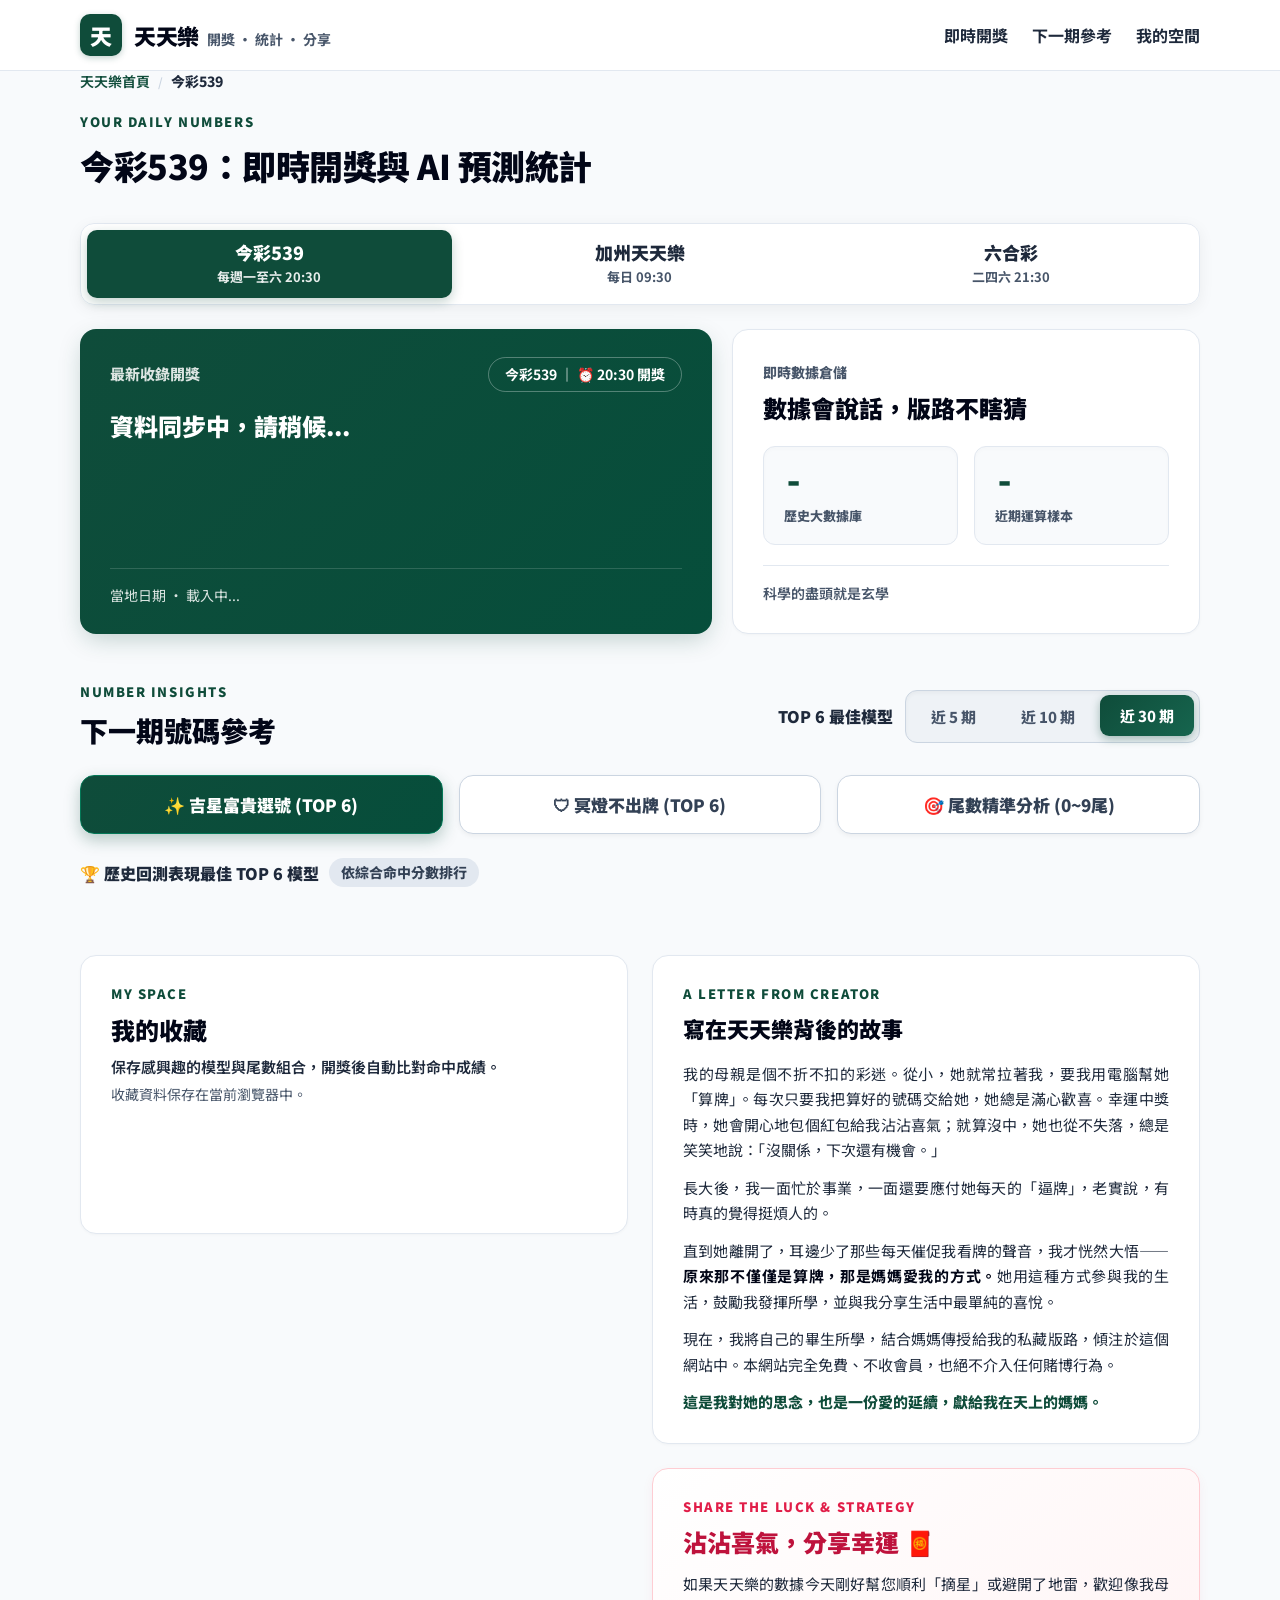
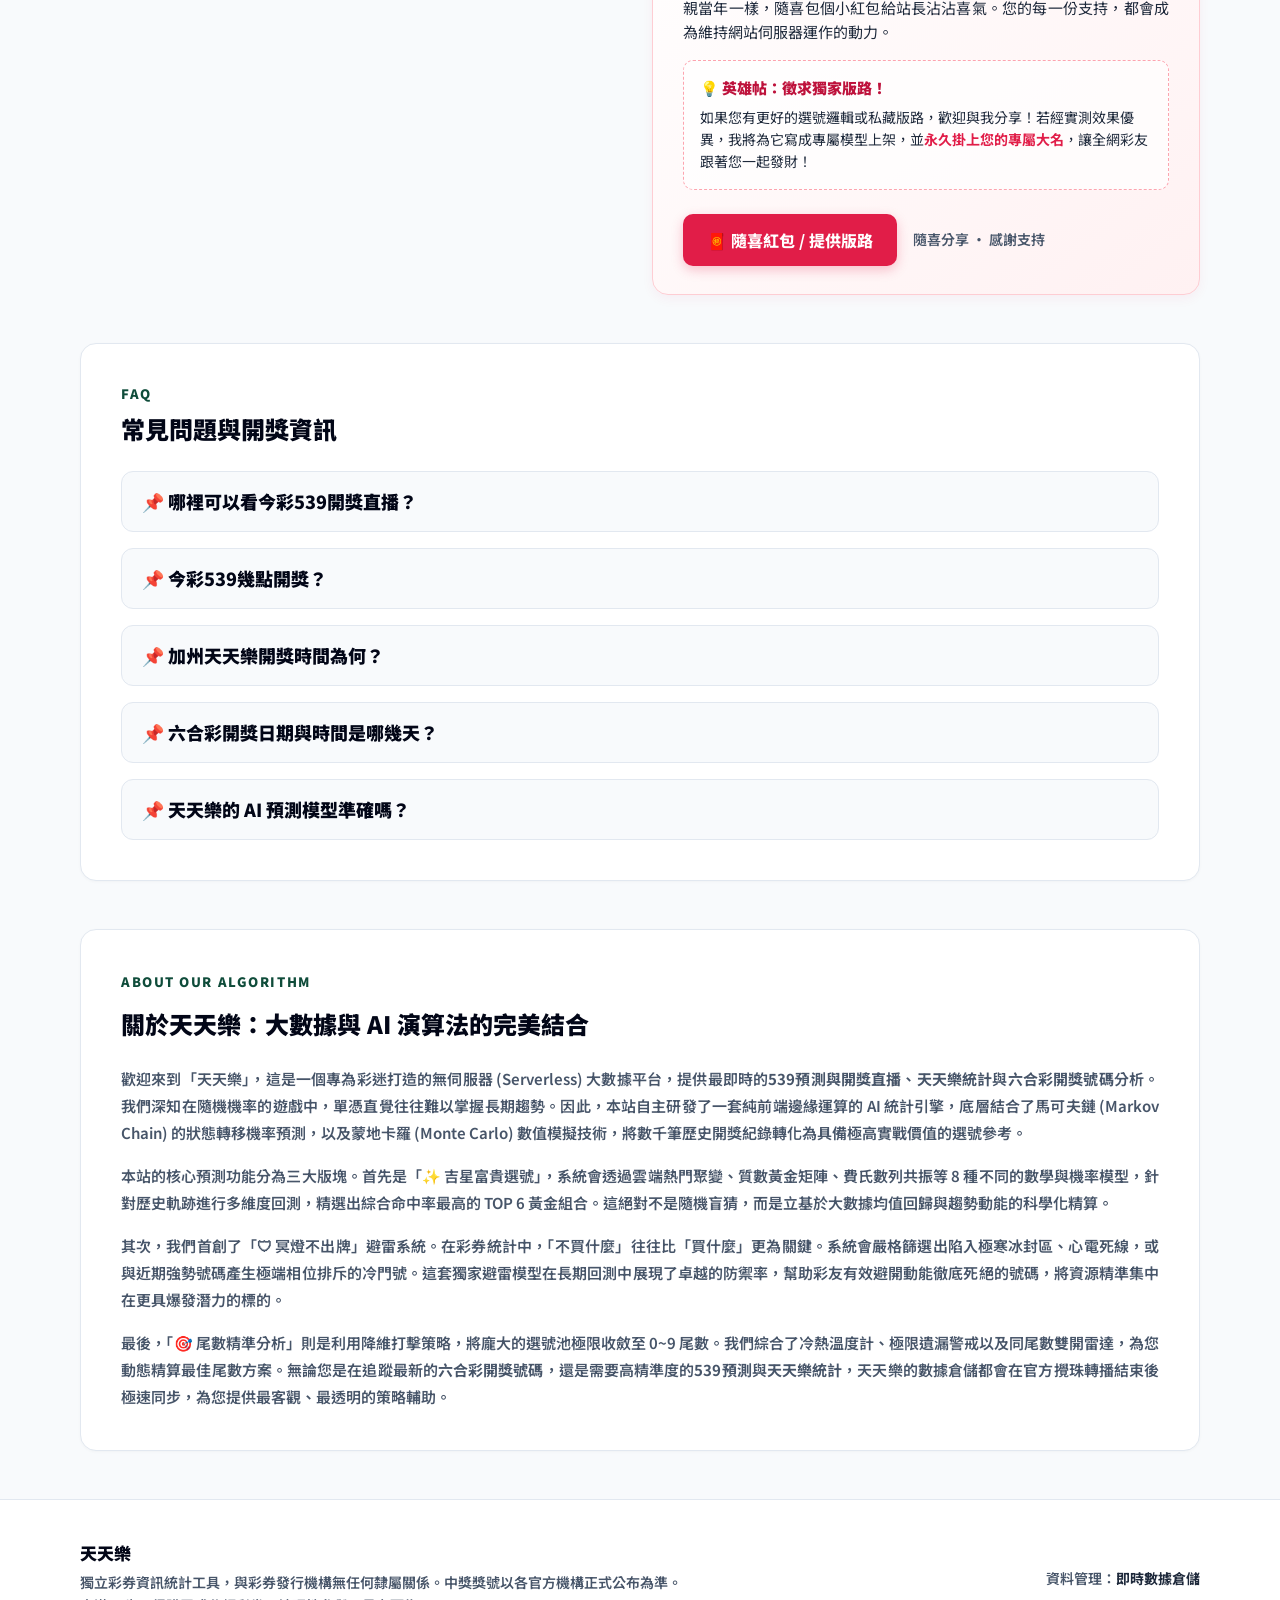
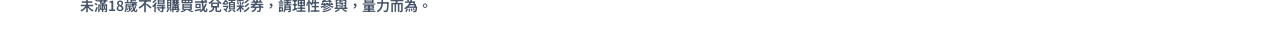
==== commit 67571f70: "Add files via upload" ====
--- a/index.html
+++ b/index.html
@@ -4,30 +4,34 @@
   <meta charset="UTF-8">
   <meta name="viewport" content="width=device-width, initial-scale=1.0">
   
-  <!-- 🌟 SEO 核心優化標籤 -->
-  <title>539、天天樂、六合彩｜AI預測與即時開獎統計 - 天天樂</title>
-  <meta name="description" content="提供最即時的539開獎號碼、加州天天樂與六合彩查詢。獨家純前端 AI 大數據模型，精算吉星富貴選號、冥燈避雷與尾數共伴分析，為您提供最精準的預測與統計輔助策略。">
-  <meta name="keywords" content="539, 539開獎, 539預測, 今彩539, 天天樂統計, 六合彩開獎號碼, 539走勢圖, AI選號, 尾數分析, 彩券大數據">
+  <title>539、天天樂、六合彩｜AI預測與即時開獎直播 - 天天樂</title>
+  <!-- 🌟 SEO 強化：加入「直播」、「轉播」、「實況」等熱門關鍵字 -->
+  <meta name="description" content="提供最即時的539開獎號碼與官方開獎直播、加州天天樂與六合彩查詢。獨家純前端 AI 大數據模型，精算吉星富貴選號、冥燈避雷與尾數共伴分析，為您提供最精準的預測與統計輔助策略。">
+  <meta name="keywords" content="539, 539開獎, 539直播, 539預測, 今彩539, 天天樂統計, 六合彩開獎號碼, 六合彩攪珠直播, 539走勢圖, AI選號, 開獎實況, 彩券大數據">
   
-  <!-- 🌟 SEO 網站小圖示 -->
   <link rel="icon" href="data:image/svg+xml,<svg xmlns=%22http://www.w3.org/2000/svg%22 viewBox=%220 0 100 100%22><rect width=%22100%22 height=%22100%22 rx=%2220%22 fill=%22%230f4c3a%22/><text x=%2250%22 y=%2270%22 font-size=%2260%22 text-anchor=%22middle%22 fill=%22white%22 font-weight=%22bold%22 font-family=%22sans-serif%22>天</text></svg>">
   <link rel="apple-touch-icon" href="data:image/svg+xml,%3Csvg xmlns='http://www.w3.org/2000/svg' viewBox='0 0 100 100'%3E%3Crect width='100' height='100' rx='20' fill='%230f4c3a'/%3E%3Ctext x='50' y='70' font-size='60' text-anchor='middle' fill='white' font-weight='bold' font-family='sans-serif'%3E天%3C/text%3E%3C/svg%3E">
 
-  <!-- 🌟 PWA App 宣告標籤 -->
   <link rel="manifest" href="manifest.json">
   <meta name="theme-color" content="#0f4c3a">
-
-  <!-- 🌟 SEO 標準網址 (Canonical) -->
   <link rel="canonical" href="https://539168.com.tw/" />
 
-  <!-- 🌟 社群分享標籤 (Open Graph) - 新增縮圖設定 -->
-  <meta property="og:title" content="539、天天樂、六合彩｜AI 大數據預測與即時開獎統計">
-  <meta property="og:description" content="最即時的539、天天樂、六合彩開獎號碼。獨家大數據模型精算吉星號碼、冥燈避雷與尾數分析。">
+  <!-- 🌟 SEO 強化：更新 LINE/FB 分享時的描述文字，吸引點擊 -->
+  <meta property="og:title" content="539、天天樂、六合彩｜AI 大數據預測與即時開獎直播">
+  <meta property="og:description" content="內建即時開獎直播與高頻滾球動畫。最即時的539、天天樂、六合彩開獎號碼與 AI 大數據避雷選號。">
   <meta property="og:type" content="website">
   <meta property="og:url" content="https://539168.com.tw">
-  <meta property="og:image" content="https://539168.com.tw/share-image.jpg"> <!-- 建議未來將一張漂亮的網站截圖上傳並命名為 share-image.jpg -->
-
-  <!-- 🌟 結構化資料 JSON-LD (網站本體) -->
+  <meta property="og:image" content="https://539168.com.tw/share-image.jpg">
+
+  <!-- Google tag (gtag.js) 流量追蹤 -->
+  <script async src="https://www.googletagmanager.com/gtag/js?id=G-XXXXXXXXXX"></script>
+  <script>
+    window.dataLayer = window.dataLayer || [];
+    function gtag(){dataLayer.push(arguments);}
+    gtag('js', new Date());
+    gtag('config', 'G-XXXXXXXXXX');
+  </script>
+
   <script type="application/ld+json">
   {
     "@context": "https://schema.org",
@@ -45,12 +49,20 @@
   }
   </script>
 
-  <!-- 🌟 結構化資料 JSON-LD (常見問題 FAQ) -->
+  <!-- 🌟 SEO 強化：在結構化資料中直接加入「直播」相關的問答，讓 Google 在搜尋結果中直接顯示 -->
   <script type="application/ld+json">
   {
     "@context": "https://schema.org",
     "@type": "FAQPage",
     "mainEntity": [
+      {
+        "@type": "Question",
+        "name": "哪裡可以看今彩539開獎直播？",
+        "acceptedAnswer": {
+          "@type": "Answer",
+          "text": "本站提供即時的今彩539官方開獎直播。每週一至週六晚間 20:25～20:45，首頁將自動展開 57彩券王 YouTube 轉播視窗，並以 15 秒極速輪詢同步最新開獎號碼。"
+        }
+      },
       {
         "@type": "Question",
         "name": "今彩539幾點開獎？",
@@ -139,11 +151,11 @@
     .tab-btn.active .tab-time-badge { color: rgba(255, 255, 255, 0.9); }
 
     .dashboard-grid { display: grid; grid-template-columns: 1.35fr 1fr; gap: 20px; margin-bottom: 48px; }
-    .hero-pine-card { background: linear-gradient(135deg, var(--primary-pine) 0%, var(--primary-pine-dark) 100%); color: #ffffff; border-radius: 16px; padding: 28px 30px; display: flex; flex-direction: column; justify-content: space-between; min-height: 250px; box-shadow: 0 8px 24px -4px rgba(15, 76, 58, 0.25); position: relative; }
+    .hero-pine-card { background: linear-gradient(135deg, var(--primary-pine) 0%, var(--primary-pine-dark) 100%); color: #ffffff; border-radius: 16px; padding: 28px 30px; display: flex; flex-direction: column; justify-content: space-between; min-height: 250px; box-shadow: 0 8px 24px -4px rgba(15, 76, 58, 0.25); position: relative; overflow: hidden; }
     .pine-card-top { display: flex; justify-content: space-between; align-items: center; margin-bottom: 16px; }
     .pine-card-badge { font-size: 14px; padding: 6px 16px; border-radius: 999px; border: 1px solid rgba(255, 255, 255, 0.3); color: #ffffff; font-weight: 700; }
     .pine-balls-stage { margin: 16px 0; display: flex; align-items: center; gap: 12px; flex-wrap: wrap; }
-    .white-ball { width: 44px; height: 44px; border-radius: 50%; background: #ffffff; color: var(--primary-pine); display: inline-flex; align-items: center; justify-content: center; font-family: var(--font-mono); font-weight: 900; font-size: 18px; box-shadow: 0 4px 10px rgba(0, 0, 0, 0.2); }
+    .white-ball { width: 44px; height: 44px; border-radius: 50%; background: #ffffff; color: var(--primary-pine); display: inline-flex; align-items: center; justify-content: center; font-family: var(--font-mono); font-weight: 900; font-size: 18px; box-shadow: 0 4px 10px rgba(0, 0, 0, 0.2); transition: transform 0.3s ease; }
     .white-ball.special-ball { background: #f59e0b; color: #ffffff; border: 2px solid #ffffff; box-shadow: 0 4px 10px rgba(245, 158, 11, 0.35); }
     .ball-dot { width: 42px; height: 42px; border-radius: 50%; display: inline-flex; align-items: center; justify-content: center; font-family: var(--font-mono); font-weight: 900; font-size: 17px; color: #ffffff; flex-shrink: 0; }
     .ball-dot-pine { background: var(--primary-pine); }
@@ -259,6 +271,10 @@
     .text-search-input:focus { border-color: var(--primary-pine); box-shadow: 0 0 0 3px rgba(15, 76, 58, 0.12); }
     .toast-box { position: fixed; bottom: 24px; right: 24px; background: #1e293b; color: #ffffff; padding: 14px 24px; border-radius: 10px; font-size: 16px; font-weight: 700; z-index: 2000; box-shadow: 0 10px 25px rgba(0,0,0,0.2); display: none; }
 
+    /* 開獎時段特效 */
+    @keyframes pulseLive { 0% { transform: scale(1); opacity: 1; } 50% { transform: scale(1.5); opacity: 0.5; } 100% { transform: scale(1); opacity: 1; } }
+    @keyframes spinBall { 0% { transform: rotate(0deg); } 100% { transform: rotate(360deg); } }
+
     @media (max-width: 860px) {
       .dashboard-grid, .bottom-grid, .tails-ai-rec { grid-template-columns: 1fr; }
       .tabs-card { top: 70px; padding: 4px; gap: 4px; height: 60px; margin-bottom: 20px; }
@@ -288,10 +304,10 @@
 </head>
 <body>
   
-  <!-- 🌟 新增 Noscript 確保不支援 JS 的老舊爬蟲依然能抓取主旨 -->
   <noscript>
     <div style="padding: 20px; background: #fffbeB; color: #b45309; text-align: center;">
-      本網站提供最即時的今彩539、加州天天樂與六合彩開獎號碼與 AI 大數據預測。請啟用 JavaScript 以獲得完整的圖表與版路統計功能。
+      <!-- 🌟 SEO 強化：即使不支援 JS，也能在原始碼中留下即時開獎的描述 -->
+      本網站提供最即時的今彩539官方開獎直播、加州天天樂與六合彩開獎號碼與 AI 大數據預測。請啟用 JavaScript 以獲得完整的圖表與版路統計功能。
     </div>
   </noscript>
 
@@ -304,7 +320,6 @@
 
   <main class="container">
     
-    <!-- 🌟 SEO 麵包屑導覽 -->
     <nav aria-label="breadcrumb" class="breadcrumb-nav" itemscope itemtype="https://schema.org/BreadcrumbList">
       <span itemprop="itemListElement" itemscope itemtype="https://schema.org/ListItem">
         <a itemprop="item" href="https://539168.com.tw/"><span itemprop="name">天天樂首頁</span></a>
@@ -322,7 +337,6 @@
     <div class="intro-header" id="draws">
       <div>
         <div class="tracker-tag">YOUR DAILY NUMBERS</div>
-        <!-- 🌟 SEO 動態 H1 標籤，讓爬蟲更精準理解當前分頁 -->
         <h1 class="main-heading" id="main-h1">今彩539：即時開獎與 AI 預測統計</h1>
       </div>
     </div>
@@ -342,6 +356,9 @@
       </button>
     </div>
 
+    <!-- 🌟 即時開獎直播專區 -->
+    <div id="live-stream-container" style="display: none; margin-bottom: 24px;"></div>
+
     <div class="dashboard-grid">
       <div class="hero-pine-card">
         <div>
@@ -434,12 +451,16 @@
       </div>
     </div>
 
-    <!-- 🌟 SEO 常見問題 FAQ 實體顯示區塊 -->
     <div class="section-wrap" style="margin-bottom: 48px;">
       <div class="space-card" style="padding: 40px;">
         <div class="tracker-tag">FAQ</div>
         <h2 class="section-headline" style="font-size: 24px; margin-bottom: 24px;">常見問題與開獎資訊</h2>
         <div style="display:flex; flex-direction:column; gap:16px;">
+          <!-- 🌟 SEO 強化：網頁上直接展示直播的相關問答 -->
+          <details style="background:#f8fafc; border:1px solid var(--border-card); border-radius:12px; padding:16px 20px; cursor:pointer; transition: all 0.2s ease;">
+            <summary style="font-size:18px; font-weight:900; color:var(--text-main); outline:none; display:flex; align-items:center; gap:8px;">📌 哪裡可以看今彩539開獎直播？</summary>
+            <p style="margin-top:12px; font-size:15px; color:var(--text-secondary); line-height:1.6;">本站提供即時的今彩539官方開獎直播。每週一至週六晚間 20:25～20:45，首頁將自動展開 57彩券王 YouTube 轉播視窗，並以 15 秒極速輪詢同步最新開獎號碼。</p>
+          </details>
           <details style="background:#f8fafc; border:1px solid var(--border-card); border-radius:12px; padding:16px 20px; cursor:pointer; transition: all 0.2s ease;">
             <summary style="font-size:18px; font-weight:900; color:var(--text-main); outline:none; display:flex; align-items:center; gap:8px;">📌 今彩539幾點開獎？</summary>
             <p style="margin-top:12px; font-size:15px; color:var(--text-secondary); line-height:1.6;">今彩539的開獎時間為<strong>每週一至週六晚間 20:30</strong>。天天樂預測中心會在官方攪珠結束後，極速同步最新開獎號碼與 AI 大數據統計。</p>
@@ -465,10 +486,11 @@
         <div class="tracker-tag">ABOUT OUR ALGORITHM</div>
         <h2 class="section-headline" style="font-size: 24px; margin-bottom: 20px;">關於天天樂：大數據與 AI 演算法的完美結合</h2>
         <div style="font-size: 15px; color: var(--text-muted); font-weight: 600; text-align: justify;">
-          <p style="margin-bottom: 16px;">歡迎來到「天天樂」，這是一個專為彩迷打造的無伺服器 (Serverless) 大數據平台，提供最即時的<strong>539預測</strong>、<strong>天天樂統計</strong>與<strong>六合彩開獎號碼</strong>分析。我們深知在隨機機率的遊戲中，單憑直覺往往難以掌握長期趨勢。因此，本站自主研發了一套純前端邊緣運算的 AI 統計引擎，底層結合了馬可夫鏈 (Markov Chain) 的狀態轉移機率預測，以及蒙地卡羅 (Monte Carlo) 數值模擬技術，將數千筆歷史開獎紀錄轉化為具備極高實戰價值的選號參考。</p>
+          <!-- 🌟 SEO 強化：在說明文中加入直播與即時輪詢的描述 -->
+          <p style="margin-bottom: 16px;">歡迎來到「天天樂」，這是一個專為彩迷打造的無伺服器 (Serverless) 大數據平台，提供最即時的<strong>539預測與開獎直播</strong>、<strong>天天樂統計</strong>與<strong>六合彩開獎號碼</strong>分析。我們深知在隨機機率的遊戲中，單憑直覺往往難以掌握長期趨勢。因此，本站自主研發了一套純前端邊緣運算的 AI 統計引擎，底層結合了馬可夫鏈 (Markov Chain) 的狀態轉移機率預測，以及蒙地卡羅 (Monte Carlo) 數值模擬技術，將數千筆歷史開獎紀錄轉化為具備極高實戰價值的選號參考。</p>
           <p style="margin-bottom: 16px;">本站的核心預測功能分為三大版塊。首先是「✨ 吉星富貴選號」，系統會透過雲端熱門聚變、質數黃金矩陣、費氏數列共振等 8 種不同的數學與機率模型，針對歷史軌跡進行多維度回測，精選出綜合命中率最高的 TOP 6 黃金組合。這絕對不是隨機盲猜，而是立基於大數據均值回歸與趨勢動能的科學化精算。</p>
           <p style="margin-bottom: 16px;">其次，我們首創了「🛡 冥燈不出牌」避雷系統。在彩券統計中，「不買什麼」往往比「買什麼」更為關鍵。系統會嚴格篩選出陷入極寒冰封區、心電死線，或與近期強勢號碼產生極端相位排斥的冷門號。這套獨家避雷模型在長期回測中展現了卓越的防禦率，幫助彩友有效避開動能徹底死絕的號碼，將資源精準集中在更具爆發潛力的標的。</p>
-          <p style="margin-bottom: 0;">最後，「🎯 尾數精準分析」則是利用降維打擊策略，將龐大的選號池極限收斂至 0~9 尾數。我們綜合了冷熱溫度計、極限遺漏警戒以及同尾數雙開雷達，為您動態精算最佳尾數方案。無論您是在追蹤最新的<strong>六合彩開獎號碼</strong>，還是需要高精準度的<strong>539預測</strong>與<strong>天天樂統計</strong>，天天樂的數據倉儲都會在官方攪珠結束後極速同步，為您提供最客觀、最透明的策略輔助。</p>
+          <p style="margin-bottom: 0;">最後，「🎯 尾數精準分析」則是利用降維打擊策略，將龐大的選號池極限收斂至 0~9 尾數。我們綜合了冷熱溫度計、極限遺漏警戒以及同尾數雙開雷達，為您動態精算最佳尾數方案。無論您是在追蹤最新的<strong>六合彩開獎號碼</strong>，還是需要高精準度的<strong>539預測</strong>與<strong>天天樂統計</strong>，天天樂的數據倉儲都會在官方攪珠轉播結束後極速同步，為您提供最客觀、最透明的策略輔助。</p>
         </div>
       </div>
     </div>
@@ -530,7 +552,6 @@
   <script src="logic.js"></script>
 
   <script>
-    // 🌟 註冊 Service Worker 啟動 PWA 功能
     if ('serviceWorker' in navigator) {
       window.addEventListener('load', () => {
         navigator.serviceWorker.register('sw.js').catch(err => console.log('SW註冊失敗: ', err));
@@ -579,10 +600,79 @@
     let selectedAmount = 168; 
     let selectedTailCount = 3;
 
+    function updateLiveStatus() {
+      const container = document.getElementById('live-stream-container');
+      if (!container) return;
+      
+      const now = new Date();
+      const h = now.getHours();
+      const m = now.getMinutes();
+      const day = now.getDay();
+      
+      let isLive = false;
+      let streamHtml = '';
+
+      if (activeLottery === 'lottery_539' && day !== 0 && h === 20 && m >= 25 && m <= 45) {
+        isLive = true;
+        streamHtml = `
+          <div style="background: #1e293b; border-radius: 16px; padding: 20px; color: white; box-shadow: 0 10px 25px rgba(0,0,0,0.2);">
+            <div style="display: flex; align-items: center; justify-content: space-between; margin-bottom: 16px; flex-wrap: wrap; gap: 12px;">
+              <div style="display: flex; align-items: center; gap: 10px;">
+                <span style="display:inline-block; width:12px; height:12px; background:#ef4444; border-radius:50%; animation: pulseLive 1.5s infinite;"></span>
+                <h3 style="margin:0; font-size: 18px; font-weight: 900;">57彩券王 即時轉播中</h3>
+              </div>
+              <span style="font-size: 14px; font-weight: 700; color: #94a3b8;">系統高頻偵測中，開出後將自動刷新下方數據</span>
+            </div>
+            <div style="position: relative; padding-bottom: 56.25%; height: 0; overflow: hidden; border-radius: 12px; background: #000;">
+              <iframe style="position: absolute; top: 0; left: 0; width: 100%; height: 100%;" src="https://www.youtube.com/embed/live_stream?channel=UCR3asjvr_WAaxwFZDPpa-Bg&autoplay=1&mute=1" frameborder="0" allow="autoplay; encrypted-media" allowfullscreen></iframe>
+            </div>
+          </div>
+        `;
+      } 
+      else if (activeLottery === 'lottery_marksix' && h === 21 && m >= 25 && m <= 45) {
+        isLive = true;
+        streamHtml = `
+          <div style="background: #1e293b; border-radius: 16px; padding: 20px; color: white; box-shadow: 0 10px 25px rgba(0,0,0,0.2);">
+            <div style="display: flex; align-items: center; gap: 10px; margin-bottom: 16px;">
+              <span style="display:inline-block; width:12px; height:12px; background:#ef4444; border-radius:50%; animation: pulseLive 1.5s infinite;"></span>
+              <h3 style="margin:0; font-size: 18px; font-weight: 900;">香港六合彩 攪珠進行中</h3>
+            </div>
+            <div style="text-align: center; padding: 40px 20px; background: rgba(0,0,0,0.3); border-radius: 12px;">
+              <div style="font-size: 40px; margin-bottom: 16px; animation: spinBall 3s linear infinite;">🎰</div>
+              <h4 style="font-size: 18px; font-weight: 800; color: #fde047; margin-bottom: 8px;">官方攪珠進行中</h4>
+              <p style="font-size: 14px; color: #cbd5e1;">系統已切換為高頻輪詢模式，最新號碼即將同步顯示</p>
+            </div>
+          </div>
+        `;
+      }
+      else if (activeLottery === 'lottery_f5' && ((h === 9 && m >= 25) || (h === 10 && m <= 45))) {
+        isLive = true;
+        streamHtml = `
+          <div style="background: #1e293b; border-radius: 16px; padding: 20px; color: white; box-shadow: 0 10px 25px rgba(0,0,0,0.2);">
+             <div style="display: flex; align-items: center; gap: 10px;">
+              <span style="display:inline-block; width:12px; height:12px; background:#10b981; border-radius:50%; animation: pulseLive 1.5s infinite;"></span>
+              <h3 style="margin:0; font-size: 18px; font-weight: 900;">加州天天樂 號碼開出中</h3>
+            </div>
+            <p style="font-size: 14px; color: #94a3b8; margin-top: 8px; margin-bottom: 0;">系統已切換為高頻輪詢模式，將自動抓取並顯示最新開出之號碼。</p>
+          </div>
+        `;
+      }
+
+      if (isLive) {
+        if (container.innerHTML !== streamHtml) container.innerHTML = streamHtml;
+        container.style.display = 'block';
+      } else {
+        container.style.display = 'none';
+        container.innerHTML = '';
+      }
+    }
+
     document.addEventListener('DOMContentLoaded', async () => {
       const qrEl = document.getElementById('jko-qr-img');
       if (qrEl) qrEl.src = QR_CODES[168];
       initTabs(); 
+      updateLiveStatus();
+      setInterval(updateLiveStatus, 60000);
       await fetchLatestData(); 
       setInterval(fetchLatestData, 5 * 60 * 1000); 
     });
@@ -644,7 +734,6 @@
           tab.classList.add('active');
           activeLottery = tab.getAttribute('data-lottery');
           
-          // 🌟 SEO 優化：動態寫入 URL 參數與更改 title
           const newUrl = `/?lottery=${activeLottery.replace('lottery_', '')}`;
           window.history.pushState({ path: newUrl }, '', newUrl);
           
@@ -653,9 +742,8 @@
             lottery_f5: "天天樂開獎與統計分析 - 天天樂",
             lottery_marksix: "六合彩開獎號碼與大數據分析 - 天天樂"
           };
-          document.title = titles[activeLottery] || "539、天天樂、六合彩｜AI預測與即時開獎統計 - 天天樂";
-
-          // 🌟 SEO 優化：動態更新麵包屑導覽結構
+          document.title = titles[activeLottery] || "539、天天樂、六合彩｜AI預測與即時開獎直播 - 天天樂";
+
           const bcName = document.getElementById('bc-current-name');
           const bcLink = document.getElementById('bc-current-link');
           const bcTitles = {
@@ -668,7 +756,6 @@
             bcLink.setAttribute('href', newUrl);
           }
 
-          // 🌟 SEO 優化：動態更新 H1 標籤，讓爬蟲抓取精準關鍵字
           const h1Titles = {
             lottery_539: "今彩539：即時開獎與 AI 預測統計",
             lottery_f5: "加州天天樂：即時開獎與尾數分析",
@@ -677,7 +764,9 @@
           const mainH1 = document.getElementById('main-h1');
           if (mainH1) mainH1.innerText = h1Titles[activeLottery] || "539、加州天天樂與六合彩：即時開獎與統計";
 
-          renderAll(); window.scrollTo({ top: 0, behavior: 'smooth' });
+          updateLiveStatus();
+          renderAll(); 
+          window.scrollTo({ top: 0, behavior: 'smooth' });
         });
       });
     }
@@ -706,10 +795,28 @@
       const localDateEl = document.getElementById('hero-local-date');
       if (localDateEl) localDateEl.innerHTML = `<span>當地日期 · ${latest.date}</span><span style="opacity:0.9; font-weight:700;">⏰ 開獎時間：${sched.fullSchedule}</span>`;
       
+      const now = new Date();
+      const h = now.getHours();
+      const m = now.getMinutes();
+      const day = now.getDay();
+      
+      let isRolling = false;
+      if (activeLottery === 'lottery_539' && day !== 0 && h === 20 && m >= 30 && m <= 38) {
+        const drawDateStr = latest.date.replace(/-/g, '');
+        const todayStr = `${now.getFullYear()}${String(now.getMonth()+1).padStart(2,'0')}${String(now.getDate()).padStart(2,'0')}`;
+        if (drawDateStr !== todayStr) isRolling = true;
+      }
+      
       let ballsHtml = '<div class="pine-balls-stage">';
-      latest.numbers.forEach(num => { ballsHtml += `<div class="white-ball">${String(num).padStart(2,'0')}</div>`; });
-      if (activeLottery === 'lottery_marksix' && latest.special !== null) {
-        ballsHtml += `<span style="font-size:26px; font-weight:900; color:#fde047;">+</span><div class="white-ball special-ball">${String(latest.special).padStart(2,'0')}</div>`;
+      if (isRolling) {
+         for(let i=0; i<5; i++) {
+           ballsHtml += `<div class="white-ball" style="animation: spinBall 0.5s linear infinite;">?</div>`;
+         }
+      } else {
+        latest.numbers.forEach(num => { ballsHtml += `<div class="white-ball">${String(num).padStart(2,'0')}</div>`; });
+        if (activeLottery === 'lottery_marksix' && latest.special !== null) {
+          ballsHtml += `<span style="font-size:26px; font-weight:900; color:#fde047;">+</span><div class="white-ball special-ball">${String(latest.special).padStart(2,'0')}</div>`;
+        }
       }
       ballsHtml += '</div>';
 
@@ -721,7 +828,11 @@
 
       const periodHtml = latest.period ? `期別 ${latest.period}` : `最新開獎`;
       if (container) {
-        container.innerHTML = `<div style="font-size:16px; opacity:0.9; font-family:var(--font-mono); font-weight:800; margin-bottom:4px;">${periodHtml}</div>${ballsHtml}<div style="display:flex; gap:16px; font-size:15px; color:rgba(255,255,255,0.9); font-family:var(--font-mono); font-weight:800;"><span>和值: ${sum}</span><span>大小: ${big}大${small}小</span><span>奇偶: ${odd}奇${even}偶</span></div>`;
+        if (isRolling) {
+           container.innerHTML = `<div style="font-size:16px; opacity:0.9; font-family:var(--font-mono); font-weight:800; margin-bottom:4px; color:#fde047;">開獎連線中，號碼滾動更新中...</div>${ballsHtml}`;
+        } else {
+           container.innerHTML = `<div style="font-size:16px; opacity:0.9; font-family:var(--font-mono); font-weight:800; margin-bottom:4px;">${periodHtml}</div>${ballsHtml}<div style="display:flex; gap:16px; font-size:15px; color:rgba(255,255,255,0.9); font-family:var(--font-mono); font-weight:800;"><span>和值: ${sum}</span><span>大小: ${big}大${small}小</span><span>奇偶: ${odd}奇${even}偶</span></div>`;
+        }
       }
     }
 
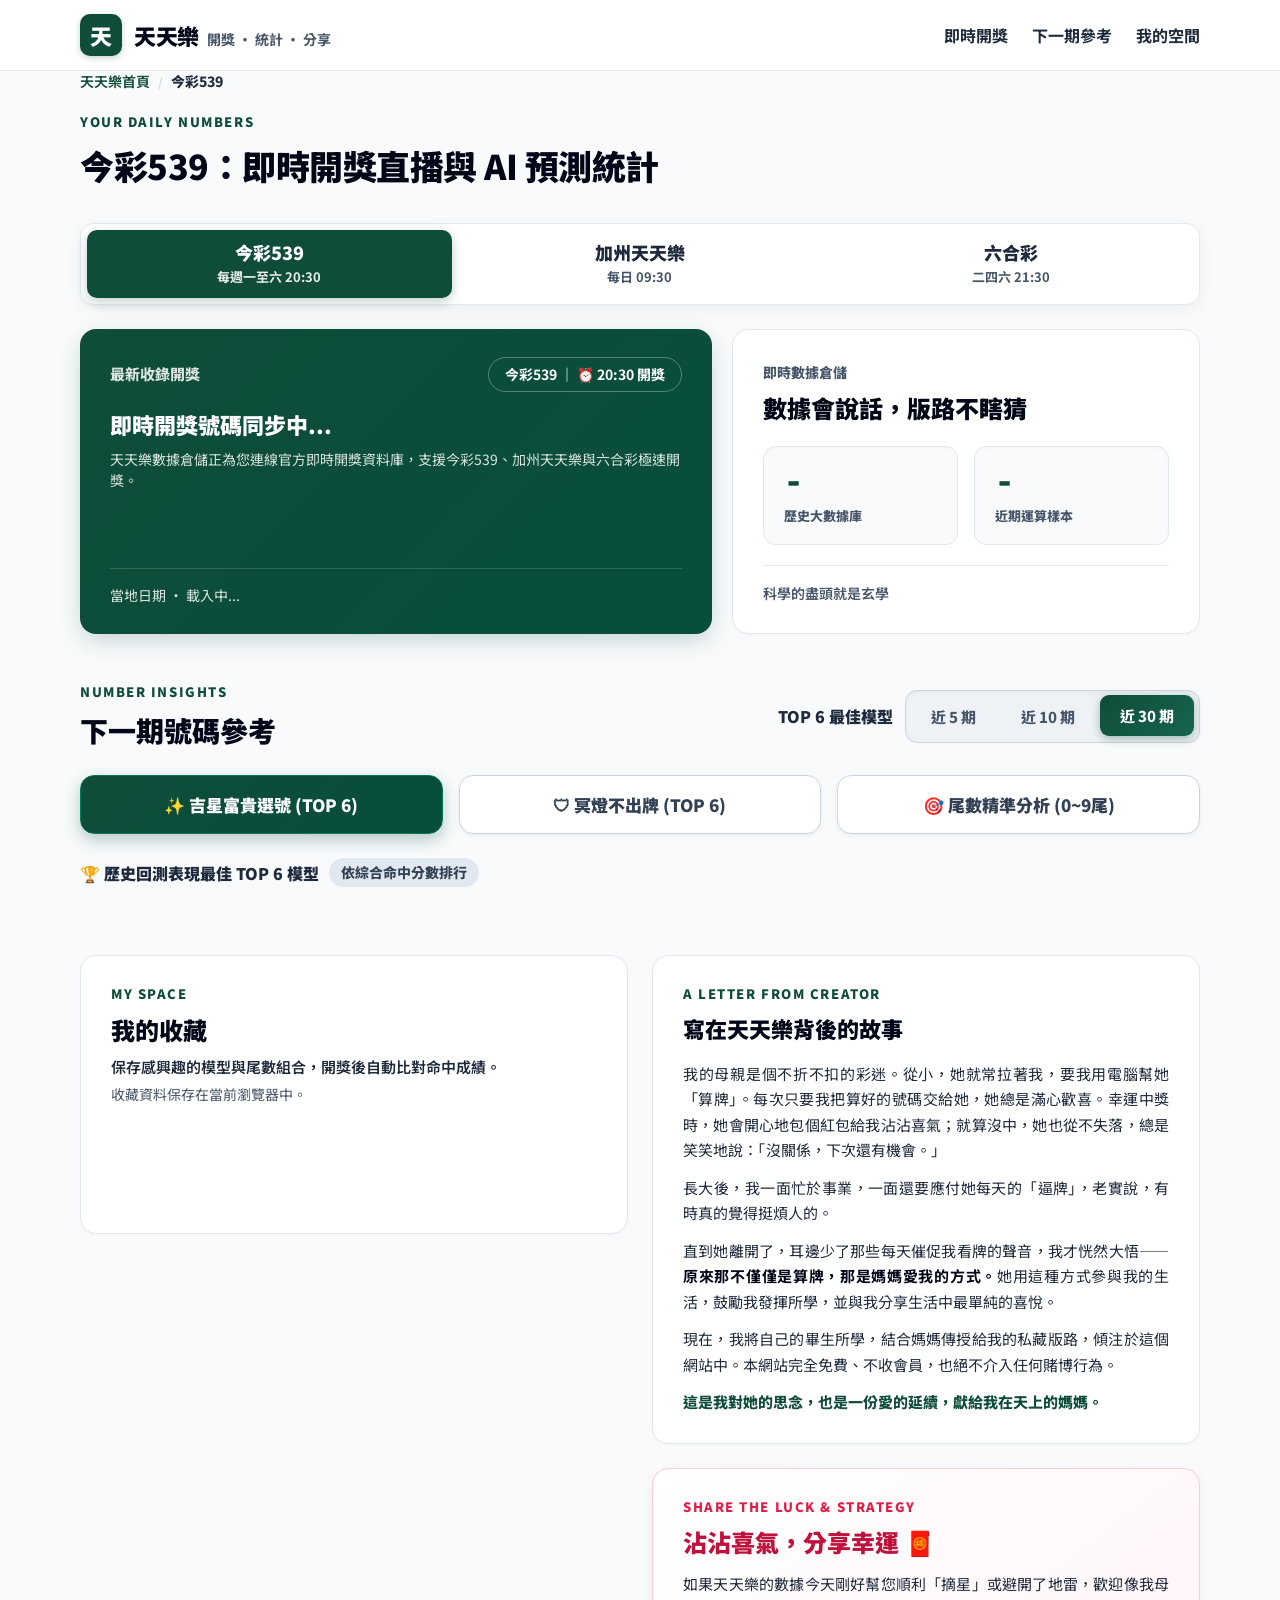
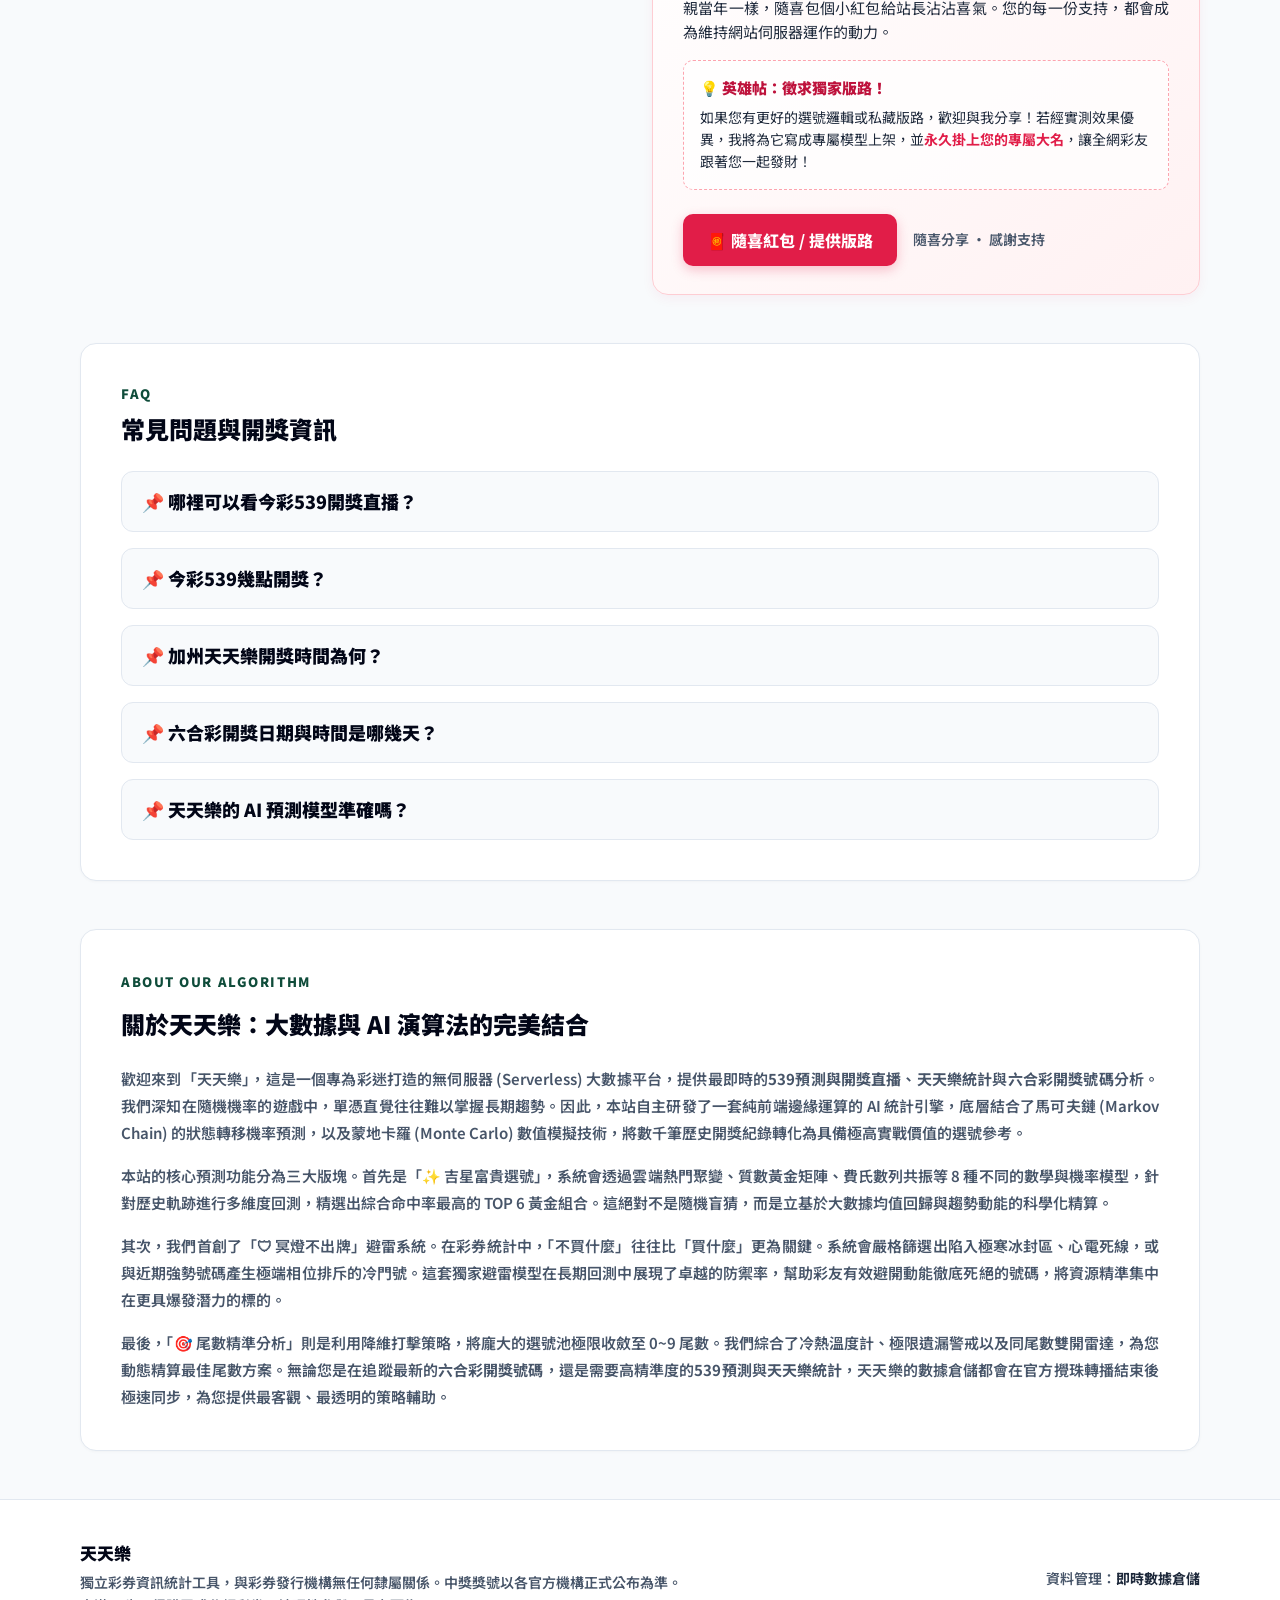
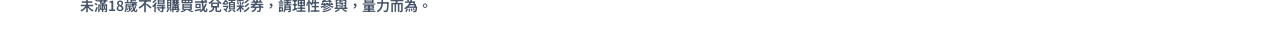
==== commit 8bba0c43: "Add files via upload" ====
--- a/index.html
+++ b/index.html
@@ -5,23 +5,39 @@
   <meta name="viewport" content="width=device-width, initial-scale=1.0">
   
   <title>539、天天樂、六合彩｜AI預測與即時開獎直播 - 天天樂</title>
-  <!-- 🌟 SEO 強化：加入「直播」、「轉播」、「實況」等熱門關鍵字 -->
   <meta name="description" content="提供最即時的539開獎號碼與官方開獎直播、加州天天樂與六合彩查詢。獨家純前端 AI 大數據模型，精算吉星富貴選號、冥燈避雷與尾數共伴分析，為您提供最精準的預測與統計輔助策略。">
   <meta name="keywords" content="539, 539開獎, 539直播, 539預測, 今彩539, 天天樂統計, 六合彩開獎號碼, 六合彩攪珠直播, 539走勢圖, AI選號, 開獎實況, 彩券大數據">
+  <meta name="robots" content="index, follow, max-snippet:-1, max-image-preview:large, max-video-preview:-1">
+
+  <!-- 🌟 連線效能優化 (Core Web Vitals) -->
+  <link rel="preconnect" href="https://script.google.com" crossorigin>
+  <link rel="preconnect" href="https://script.googleusercontent.com" crossorigin>
+  <link rel="preconnect" href="https://fonts.googleapis.com">
+  <link rel="preconnect" href="https://fonts.gstatic.com" crossorigin>
   
   <link rel="icon" href="data:image/svg+xml,<svg xmlns=%22http://www.w3.org/2000/svg%22 viewBox=%220 0 100 100%22><rect width=%22100%22 height=%22100%22 rx=%2220%22 fill=%22%230f4c3a%22/><text x=%2250%22 y=%2270%22 font-size=%2260%22 text-anchor=%22middle%22 fill=%22white%22 font-weight=%22bold%22 font-family=%22sans-serif%22>天</text></svg>">
   <link rel="apple-touch-icon" href="data:image/svg+xml,%3Csvg xmlns='http://www.w3.org/2000/svg' viewBox='0 0 100 100'%3E%3Crect width='100' height='100' rx='20' fill='%230f4c3a'/%3E%3Ctext x='50' y='70' font-size='60' text-anchor='middle' fill='white' font-weight='bold' font-family='sans-serif'%3E天%3C/text%3E%3C/svg%3E">
 
   <link rel="manifest" href="manifest.json">
   <meta name="theme-color" content="#0f4c3a">
-  <link rel="canonical" href="https://539168.com.tw/" />
-
-  <!-- 🌟 SEO 強化：更新 LINE/FB 分享時的描述文字，吸引點擊 -->
-  <meta property="og:title" content="539、天天樂、六合彩｜AI 大數據預測與即時開獎直播">
-  <meta property="og:description" content="內建即時開獎直播與高頻滾球動畫。最即時的539、天天樂、六合彩開獎號碼與 AI 大數據避雷選號。">
+  <link rel="canonical" id="canonical-link" href="https://539168.com.tw/" />
+
+  <!-- 🌟 社群分享標籤 (Open Graph & Twitter Cards) -->
+  <meta property="og:site_name" content="天天樂">
+  <meta property="og:locale" content="zh_TW">
+  <meta property="og:title" id="og-title" content="539、天天樂、六合彩｜AI 大數據預測與即時開獎直播">
+  <meta property="og:description" id="og-desc" content="內建即時開獎直播與高頻滾球動畫。最即時的539、天天樂、六合彩開獎號碼與 AI 大數據避雷選號。">
   <meta property="og:type" content="website">
-  <meta property="og:url" content="https://539168.com.tw">
+  <meta property="og:url" id="og-url" content="https://539168.com.tw">
   <meta property="og:image" content="https://539168.com.tw/share-image.jpg">
+  <meta property="og:image:width" content="1200">
+  <meta property="og:image:height" content="630">
+  <meta property="og:updated_time" id="og-updated-time" content="">
+
+  <meta name="twitter:card" content="summary_large_image">
+  <meta name="twitter:title" id="tw-title" content="539、天天樂、六合彩｜AI 大數據預測與即時開獎直播">
+  <meta name="twitter:description" id="tw-desc" content="內建即時開獎直播與高頻滾球動畫。最即時的539、天天樂、六合彩開獎號碼與 AI 大數據避雷選號。">
+  <meta name="twitter:image" content="https://539168.com.tw/share-image.jpg">
 
   <!-- Google tag (gtag.js) 流量追蹤 -->
   <script async src="https://www.googletagmanager.com/gtag/js?id=G-XXXXXXXXXX"></script>
@@ -32,6 +48,7 @@
     gtag('config', 'G-XXXXXXXXXX');
   </script>
 
+  <!-- 🌟 結構化資料：WebApplication 網站本體 -->
   <script type="application/ld+json">
   {
     "@context": "https://schema.org",
@@ -49,7 +66,26 @@
   }
   </script>
 
-  <!-- 🌟 SEO 強化：在結構化資料中直接加入「直播」相關的問答，讓 Google 在搜尋結果中直接顯示 -->
+  <!-- 🌟 結構化資料：VideoObject 直播串流 -->
+  <script type="application/ld+json">
+  {
+    "@context": "https://schema.org",
+    "@type": "VideoObject",
+    "name": "今彩539即時開獎直播實況轉播",
+    "description": "每週一至週六晚間 20:30 東森財經 57 彩券王官方現場即時開獎直播。",
+    "thumbnailUrl": [
+      "https://539168.com.tw/share-image.jpg"
+    ],
+    "uploadDate": "2026-01-01T20:30:00+08:00",
+    "publication": {
+      "@type": "BroadcastEvent",
+      "isLiveBroadcast": true,
+      "startDate": "2026-01-01T20:25:00+08:00"
+    }
+  }
+  </script>
+
+  <!-- 🌟 結構化資料：FAQPage 常見問答 -->
   <script type="application/ld+json">
   {
     "@context": "https://schema.org",
@@ -99,8 +135,6 @@
   }
   </script>
 
-  <link rel="preconnect" href="https://fonts.googleapis.com">
-  <link rel="preconnect" href="https://fonts.gstatic.com" crossorigin>
   <link href="https://fonts.googleapis.com/css2?family=JetBrains+Mono:wght@400;600;700;800;900&family=Noto+Sans+TC:wght@400;600;700;800;900&display=swap" rel="stylesheet">
   <style>
     :root {
@@ -271,7 +305,7 @@
     .text-search-input:focus { border-color: var(--primary-pine); box-shadow: 0 0 0 3px rgba(15, 76, 58, 0.12); }
     .toast-box { position: fixed; bottom: 24px; right: 24px; background: #1e293b; color: #ffffff; padding: 14px 24px; border-radius: 10px; font-size: 16px; font-weight: 700; z-index: 2000; box-shadow: 0 10px 25px rgba(0,0,0,0.2); display: none; }
 
-    /* 開獎時段特效 */
+    /* 開獎時段動畫 */
     @keyframes pulseLive { 0% { transform: scale(1); opacity: 1; } 50% { transform: scale(1.5); opacity: 0.5; } 100% { transform: scale(1); opacity: 1; } }
     @keyframes spinBall { 0% { transform: rotate(0deg); } 100% { transform: rotate(360deg); } }
 
@@ -306,7 +340,6 @@
   
   <noscript>
     <div style="padding: 20px; background: #fffbeB; color: #b45309; text-align: center;">
-      <!-- 🌟 SEO 強化：即使不支援 JS，也能在原始碼中留下即時開獎的描述 -->
       本網站提供最即時的今彩539官方開獎直播、加州天天樂與六合彩開獎號碼與 AI 大數據預測。請啟用 JavaScript 以獲得完整的圖表與版路統計功能。
     </div>
   </noscript>
@@ -320,24 +353,19 @@
 
   <main class="container">
     
-    <nav aria-label="breadcrumb" class="breadcrumb-nav" itemscope itemtype="https://schema.org/BreadcrumbList">
-      <span itemprop="itemListElement" itemscope itemtype="https://schema.org/ListItem">
-        <a itemprop="item" href="https://539168.com.tw/"><span itemprop="name">天天樂首頁</span></a>
-        <meta itemprop="position" content="1" />
-      </span>
+    <!-- 原本的 HTML 麵包屑已移除，改由下方 JSON-LD 自動生成更乾淨的導覽 -->
+    <nav aria-label="breadcrumb" class="breadcrumb-nav" id="visual-breadcrumb">
+      <a href="https://539168.com.tw/">天天樂首頁</a>
       <span class="separator">/</span>
-      <span itemprop="itemListElement" itemscope itemtype="https://schema.org/ListItem">
-        <a itemprop="item" href="https://539168.com.tw/?lottery=539" id="bc-current-link" aria-current="page">
-          <span itemprop="name" id="bc-current-name" class="breadcrumb-current">今彩539</span>
-        </a>
-        <meta itemprop="position" content="2" />
-      </span>
+      <a href="https://539168.com.tw/?lottery=539" id="bc-current-link" aria-current="page">
+        <span id="bc-current-name" class="breadcrumb-current">今彩539</span>
+      </a>
     </nav>
 
     <div class="intro-header" id="draws">
       <div>
         <div class="tracker-tag">YOUR DAILY NUMBERS</div>
-        <h1 class="main-heading" id="main-h1">今彩539：即時開獎與 AI 預測統計</h1>
+        <h1 class="main-heading" id="main-h1">今彩539：即時開獎直播與 AI 預測統計</h1>
       </div>
     </div>
 
@@ -356,7 +384,6 @@
       </button>
     </div>
 
-    <!-- 🌟 即時開獎直播專區 -->
     <div id="live-stream-container" style="display: none; margin-bottom: 24px;"></div>
 
     <div class="dashboard-grid">
@@ -366,7 +393,10 @@
             <span style="font-size: 15px; font-weight: 800; color: rgba(255,255,255,0.85);">最新收錄開獎</span>
             <span class="pine-card-badge" id="hero-badge-name">今彩539 ｜ ⏰ 20:30 開獎</span>
           </div>
-          <div id="hero-main-display"><h2 style="font-size:24px; font-weight:900;">資料同步中，請稍候...</h2></div>
+          <div id="hero-main-display">
+            <h2 style="font-size:22px; font-weight:900; margin-bottom:8px;">即時開獎號碼同步中...</h2>
+            <p style="font-size:14px; opacity:0.85;">天天樂數據倉儲正為您連線官方即時開獎資料庫，支援今彩539、加州天天樂與六合彩極速開獎。</p>
+          </div>
         </div>
         <div class="pine-card-bottom">
           <span id="hero-local-date">當地日期 · 載入中...</span>
@@ -456,7 +486,6 @@
         <div class="tracker-tag">FAQ</div>
         <h2 class="section-headline" style="font-size: 24px; margin-bottom: 24px;">常見問題與開獎資訊</h2>
         <div style="display:flex; flex-direction:column; gap:16px;">
-          <!-- 🌟 SEO 強化：網頁上直接展示直播的相關問答 -->
           <details style="background:#f8fafc; border:1px solid var(--border-card); border-radius:12px; padding:16px 20px; cursor:pointer; transition: all 0.2s ease;">
             <summary style="font-size:18px; font-weight:900; color:var(--text-main); outline:none; display:flex; align-items:center; gap:8px;">📌 哪裡可以看今彩539開獎直播？</summary>
             <p style="margin-top:12px; font-size:15px; color:var(--text-secondary); line-height:1.6;">本站提供即時的今彩539官方開獎直播。每週一至週六晚間 20:25～20:45，首頁將自動展開 57彩券王 YouTube 轉播視窗，並以 15 秒極速輪詢同步最新開獎號碼。</p>
@@ -486,7 +515,6 @@
         <div class="tracker-tag">ABOUT OUR ALGORITHM</div>
         <h2 class="section-headline" style="font-size: 24px; margin-bottom: 20px;">關於天天樂：大數據與 AI 演算法的完美結合</h2>
         <div style="font-size: 15px; color: var(--text-muted); font-weight: 600; text-align: justify;">
-          <!-- 🌟 SEO 強化：在說明文中加入直播與即時輪詢的描述 -->
           <p style="margin-bottom: 16px;">歡迎來到「天天樂」，這是一個專為彩迷打造的無伺服器 (Serverless) 大數據平台，提供最即時的<strong>539預測與開獎直播</strong>、<strong>天天樂統計</strong>與<strong>六合彩開獎號碼</strong>分析。我們深知在隨機機率的遊戲中，單憑直覺往往難以掌握長期趨勢。因此，本站自主研發了一套純前端邊緣運算的 AI 統計引擎，底層結合了馬可夫鏈 (Markov Chain) 的狀態轉移機率預測，以及蒙地卡羅 (Monte Carlo) 數值模擬技術，將數千筆歷史開獎紀錄轉化為具備極高實戰價值的選號參考。</p>
           <p style="margin-bottom: 16px;">本站的核心預測功能分為三大版塊。首先是「✨ 吉星富貴選號」，系統會透過雲端熱門聚變、質數黃金矩陣、費氏數列共振等 8 種不同的數學與機率模型，針對歷史軌跡進行多維度回測，精選出綜合命中率最高的 TOP 6 黃金組合。這絕對不是隨機盲猜，而是立基於大數據均值回歸與趨勢動能的科學化精算。</p>
           <p style="margin-bottom: 16px;">其次，我們首創了「🛡 冥燈不出牌」避雷系統。在彩券統計中，「不買什麼」往往比「買什麼」更為關鍵。系統會嚴格篩選出陷入極寒冰封區、心電死線，或與近期強勢號碼產生極端相位排斥的冷門號。這套獨家避雷模型在長期回測中展現了卓越的防禦率，幫助彩友有效避開動能徹底死絕的號碼，將資源精準集中在更具爆發潛力的標的。</p>
@@ -522,7 +550,8 @@
           <div style="font-weight:900; color:#df1441; margin-bottom:10px; font-size:16px; display:flex; align-items:center; justify-content:center; gap:8px;">
             <div style="width:20px; height:20px; background:#df1441; color:#fff; border-radius:4px; font-size:12px; display:flex; align-items:center; justify-content:center;">街</div> 街口支付
           </div>
-          <img id="jko-qr-img" src="" alt="街口支付 收款條碼" style="width:100%; border-radius:10px; border:2px solid #cbd5e1; padding:4px; background:#fff; transition: opacity 0.2s ease;">
+          <!-- 🌟 SEO 強化：新增 loading="lazy" 圖片延遲載入，加速首頁載入秒數 -->
+          <img id="jko-qr-img" src="" alt="街口支付 收款條碼" loading="lazy" style="width:100%; border-radius:10px; border:2px solid #cbd5e1; padding:4px; background:#fff; transition: opacity 0.2s ease;">
           <div style="margin-top: 10px; font-size: 12px; font-weight: 700; color: var(--text-muted); display:flex; flex-direction:column; align-items:center; gap:8px;">
             <span>帳號：<span style="font-family: var(--font-mono); color: var(--text-secondary);"> (396) 904667745</span></span>
             <button onclick="copyJkoAccount('904667745')" style="width:100%; padding:6px; font-size:12px; font-weight:800; border-radius:6px; border:1px solid #cbd5e1; background:#ffffff; color:var(--text-secondary); cursor:pointer; transition:all 0.2s ease; box-shadow:0 1px 2px rgba(0,0,0,0.05);">一鍵複製街口帳號</button>
@@ -737,32 +766,56 @@
           const newUrl = `/?lottery=${activeLottery.replace('lottery_', '')}`;
           window.history.pushState({ path: newUrl }, '', newUrl);
           
-          const titles = {
-            lottery_539: "539開獎號碼與 AI 預測統計 - 天天樂",
-            lottery_f5: "天天樂開獎與統計分析 - 天天樂",
-            lottery_marksix: "六合彩開獎號碼與大數據分析 - 天天樂"
+          const seoData = {
+            lottery_539: {
+              title: "539開獎號碼與 AI 預測統計、開獎直播 - 天天樂",
+              h1: "今彩539：即時開獎直播與 AI 預測統計",
+              desc: "提供最即時的今彩539開獎號碼、官方開獎直播與 AI 大數據預測。獨家吉星富貴選號、冥燈避雷與尾數共伴分析。"
+            },
+            lottery_f5: {
+              title: "天天樂開獎與統計分析 - 天天樂",
+              h1: "加州天天樂：即時開獎與尾數分析",
+              desc: "提供最即時的加州天天樂 (Fantasy 5) 開獎號碼與大數據統計。獨家純前端 AI 模型，精算天天樂熱門尾數與不出牌避雷預測。"
+            },
+            lottery_marksix: {
+              title: "六合彩開獎號碼與大數據分析 - 天天樂",
+              h1: "香港六合彩：最新開獎號碼與大數據統計",
+              desc: "提供最即時的香港六合彩開獎號碼、攪珠直播狀態與大數據分析。獨家 AI 預測模型，精算六合彩熱冷門號碼與拖牌統計。"
+            }
           };
-          document.title = titles[activeLottery] || "539、天天樂、六合彩｜AI預測與即時開獎直播 - 天天樂";
+
+          const currentSeo = seoData[activeLottery];
+          
+          document.title = currentSeo.title;
+          
+          const metaDesc = document.querySelector('meta[name="description"]');
+          if (metaDesc) metaDesc.setAttribute("content", currentSeo.desc);
+
+          const ogTitle = document.getElementById('og-title');
+          const ogDesc = document.getElementById('og-desc');
+          const ogUrl = document.getElementById('og-url');
+          if (ogTitle) ogTitle.setAttribute("content", currentSeo.title);
+          if (ogDesc) ogDesc.setAttribute("content", currentSeo.desc);
+          if (ogUrl) ogUrl.setAttribute("content", "https://539168.com.tw" + newUrl);
+
+          const twTitle = document.getElementById('tw-title');
+          const twDesc = document.getElementById('tw-desc');
+          if (twTitle) twTitle.setAttribute("content", currentSeo.title);
+          if (twDesc) twDesc.setAttribute("content", currentSeo.desc);
+
+          const canonical = document.getElementById('canonical-link');
+          if (canonical) canonical.setAttribute("href", "https://539168.com.tw" + newUrl);
 
           const bcName = document.getElementById('bc-current-name');
           const bcLink = document.getElementById('bc-current-link');
-          const bcTitles = {
-            lottery_539: "今彩539",
-            lottery_f5: "加州天天樂",
-            lottery_marksix: "六合彩"
-          };
+          const bcTitles = { lottery_539: "今彩539", lottery_f5: "加州天天樂", lottery_marksix: "六合彩" };
           if (bcName && bcLink) {
             bcName.innerText = bcTitles[activeLottery];
-            bcLink.setAttribute('href', newUrl);
+            bcLink.setAttribute('href', "https://539168.com.tw" + newUrl);
           }
 
-          const h1Titles = {
-            lottery_539: "今彩539：即時開獎與 AI 預測統計",
-            lottery_f5: "加州天天樂：即時開獎與尾數分析",
-            lottery_marksix: "香港六合彩：最新開獎號碼與大數據統計"
-          };
           const mainH1 = document.getElementById('main-h1');
-          if (mainH1) mainH1.innerText = h1Titles[activeLottery] || "539、加州天天樂與六合彩：即時開獎與統計";
+          if (mainH1) mainH1.innerText = currentSeo.h1;
 
           updateLiveStatus();
           renderAll(); 
@@ -771,10 +824,53 @@
       });
     }
 
+    // 🌟 SEO 強化：滿分細節實作 - 動態 JSON-LD 麵包屑、Dataset 與更新時間戳記
+    function updateDynamicSEO() {
+      const data = getActiveDataset();
+      if (!data || data.length === 0) return;
+      
+      const currentTimeISO = new Date().toISOString();
+      const updatedTimeMeta = document.getElementById('og-updated-time');
+      if (updatedTimeMeta) updatedTimeMeta.setAttribute("content", currentTimeISO);
+
+      const bcTitles = { lottery_539: "今彩539", lottery_f5: "加州天天樂", lottery_marksix: "六合彩" };
+      const currentUrl = "https://539168.com.tw/?lottery=" + activeLottery.replace('lottery_', '');
+      
+      const breadcrumbSchema = {
+        "@context": "https://schema.org",
+        "@type": "BreadcrumbList",
+        "itemListElement": [
+          { "@type": "ListItem", "position": 1, "name": "天天樂首頁", "item": "https://539168.com.tw/" },
+          { "@type": "ListItem", "position": 2, "name": bcTitles[activeLottery], "item": currentUrl }
+        ]
+      };
+
+      const datasetSchema = {
+        "@context": "https://schema.org",
+        "@type": "Dataset",
+        "name": document.title,
+        "description": document.querySelector('meta[name="description"]').getAttribute("content"),
+        "url": window.location.href,
+        "keywords": ["開獎數據", "歷史紀錄", "大數據統計", "彩券分析", "走勢圖"],
+        "dateModified": currentTimeISO,
+        "creator": { "@type": "Organization", "name": "天天樂 AI 預測中心" }
+      };
+
+      let bcScript = document.getElementById('dynamic-breadcrumb-schema');
+      if (!bcScript) { bcScript = document.createElement('script'); bcScript.id = 'dynamic-breadcrumb-schema'; bcScript.type = 'application/ld+json'; document.head.appendChild(bcScript); }
+      bcScript.textContent = JSON.stringify(breadcrumbSchema);
+
+      let dsScript = document.getElementById('dynamic-dataset-schema');
+      if (!dsScript) { dsScript = document.createElement('script'); dsScript.id = 'dynamic-dataset-schema'; dsScript.type = 'application/ld+json'; document.head.appendChild(dsScript); }
+      dsScript.textContent = JSON.stringify(datasetSchema);
+    }
+
     function renderAll() {
       if (Object.keys(LOTTERY_DATA).length === 0) return;
       setTimeout(() => {
-        renderHero(); renderOverview();
+        updateDynamicSEO();
+        renderHero(); 
+        renderOverview();
         if (currentModelCategory === 'tails') { renderTailsAnalysis(); } else { renderModels(); }
         renderSavedList();
       }, 0);
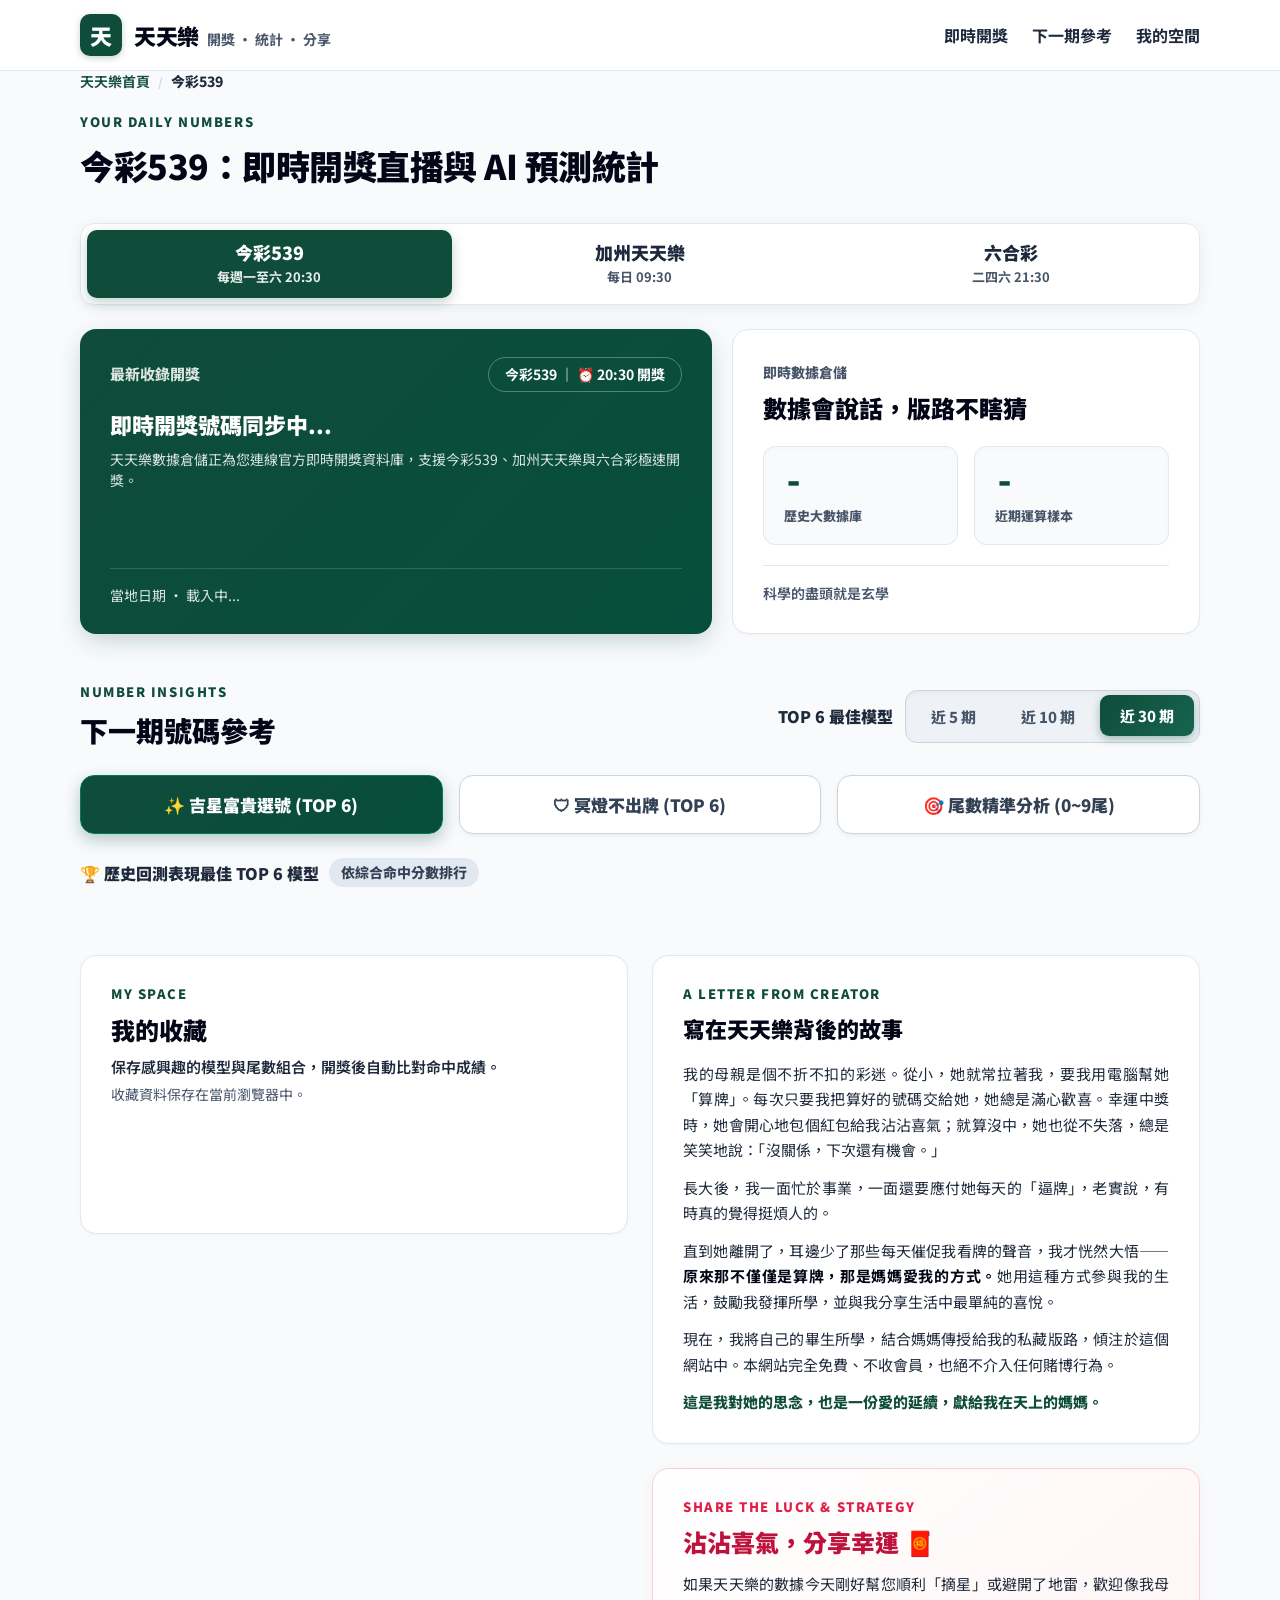
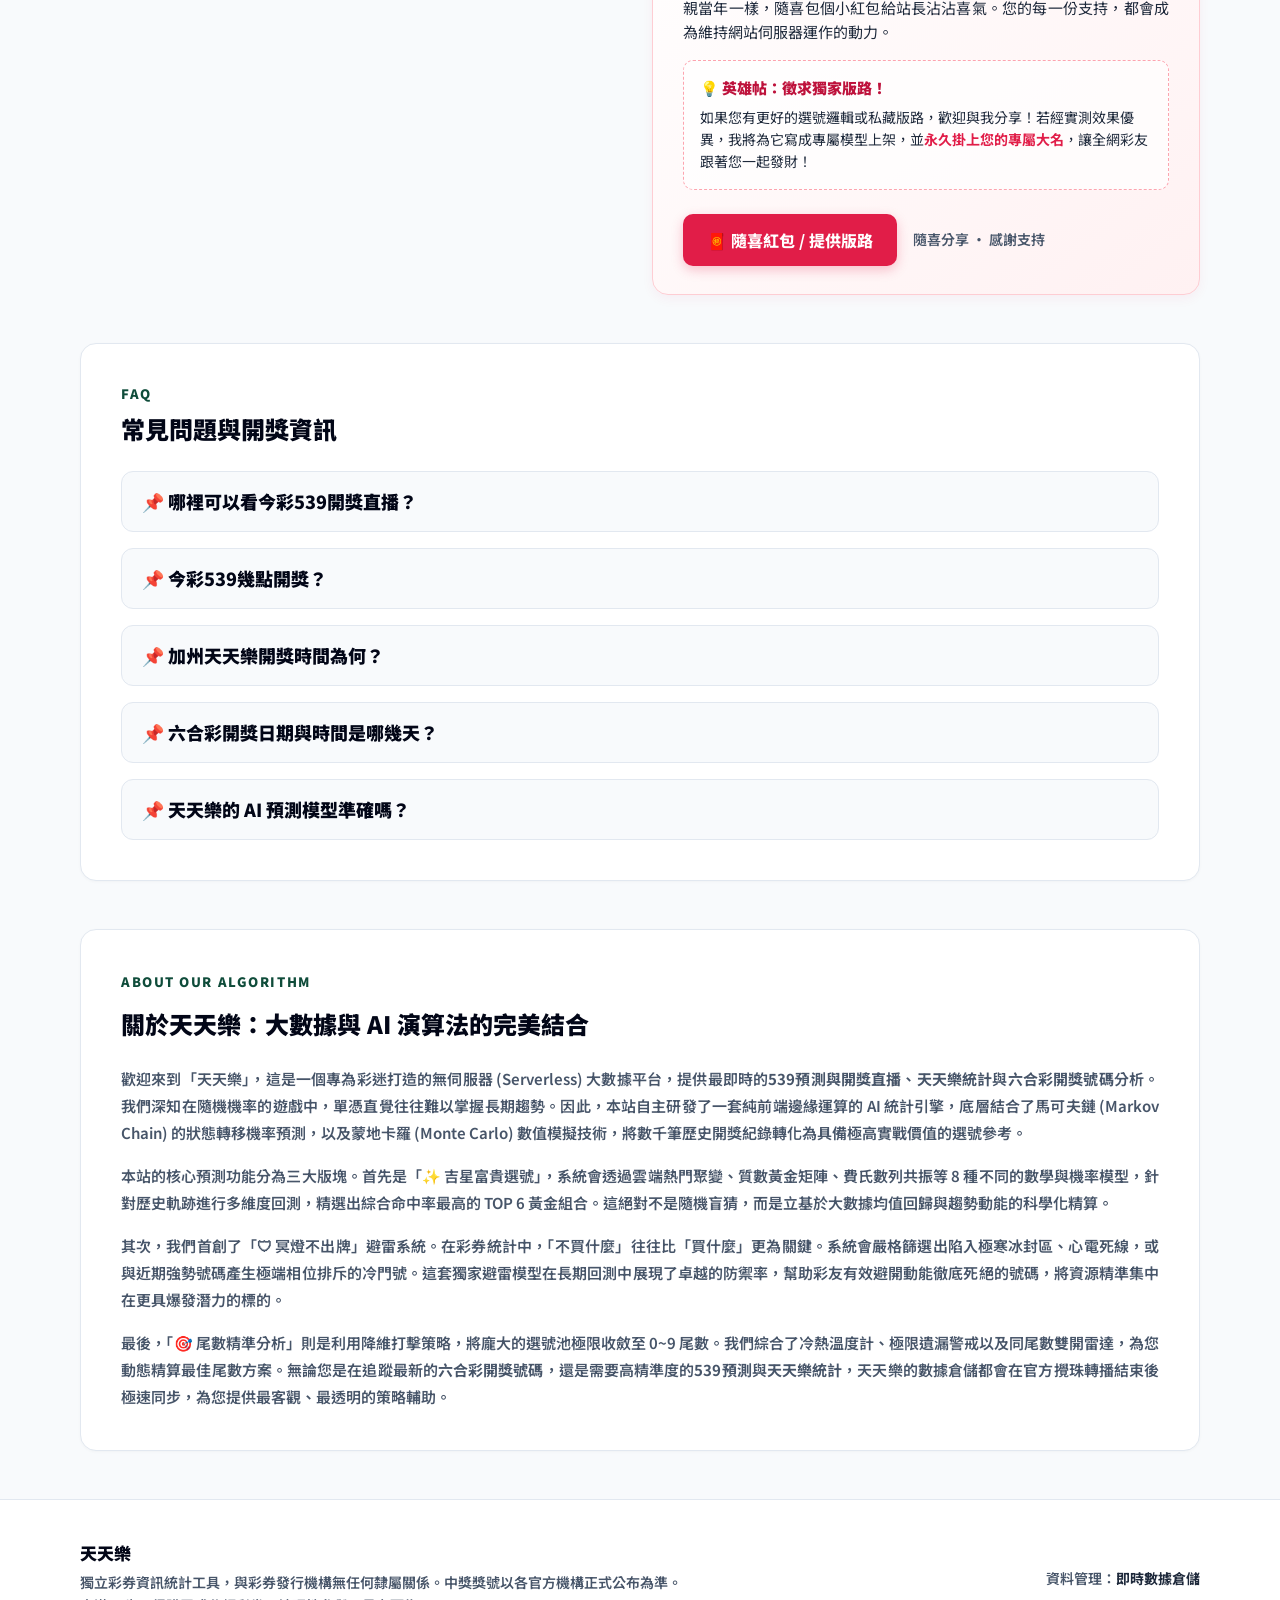
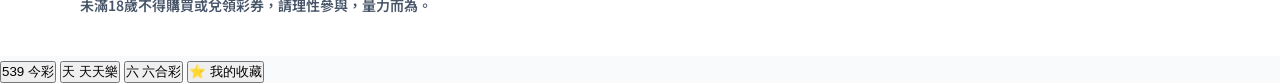
==== commit 86d58e0e: "Add files via upload" ====
--- a/index.html
+++ b/index.html
@@ -136,205 +136,10 @@
   </script>
 
   <link href="https://fonts.googleapis.com/css2?family=JetBrains+Mono:wght@400;600;700;800;900&family=Noto+Sans+TC:wght@400;600;700;800;900&display=swap" rel="stylesheet">
-  <style>
-    :root {
-      --primary-pine: #0f4c3a; --primary-pine-dark: #064e3b; --primary-pine-light: #16654e;
-      --accent-mint: #f0fdf4; --accent-mint-border: #bbf7d0;
-      --bg-page: #f8fafc; --bg-card: #ffffff; --border-card: #e2e8f0;
-      --text-main: #020617; --text-secondary: #1e293b; --text-muted: #475569; --text-light: #94a3b8;
-      --font-base: -apple-system, BlinkMacSystemFont, "Segoe UI", Roboto, "Noto Sans TC", sans-serif;
-      --font-mono: 'JetBrains Mono', monospace;
-    }
-    * { box-sizing: border-box; margin: 0; padding: 0; }
-    body { background-color: var(--bg-page); color: var(--text-main); font-family: var(--font-base); line-height: 1.5; -webkit-font-smoothing: antialiased; font-size: 17px; }
-    .container { max-width: 1160px; margin: 0 auto; padding: 0 20px; }
-    
-    header { background: #ffffff; border-bottom: 1px solid var(--border-card); position: sticky; top: 0; z-index: 100; }
-    .header-inner { display: flex; justify-content: space-between; align-items: center; height: 70px; }
-    .brand-wrap { display: flex; align-items: center; gap: 12px; text-decoration: none; }
-    .brand-icon { width: 42px; height: 42px; background: var(--primary-pine); color: #ffffff; border-radius: 10px; display: flex; align-items: center; justify-content: center; font-weight: 900; font-size: 22px; box-shadow: 0 2px 6px rgba(15, 76, 58, 0.25); }
-    .brand-title { font-size: 22px; font-weight: 900; color: var(--text-main); letter-spacing: -0.5px; }
-    .brand-subtitle { font-size: 14px; color: var(--text-muted); margin-left: 8px; font-weight: 700; }
-    .header-nav { display: flex; align-items: center; gap: 24px; }
-    .header-nav a { color: var(--text-secondary); text-decoration: none; font-size: 16px; font-weight: 700; transition: color 0.15s ease; }
-    .header-nav a:hover { color: var(--primary-pine); }
-    
-    main { padding: 36px 0 80px; }
-    
-    .breadcrumb-nav { font-size: 14px; margin-bottom: 20px; color: var(--text-muted); font-weight: 600; display: flex; align-items: center; gap: 8px; }
-    .breadcrumb-nav a { color: var(--primary-pine); text-decoration: none; transition: opacity 0.2s; display: inline-flex; align-items: center; gap: 4px; }
-    .breadcrumb-nav a:hover { opacity: 0.8; }
-    .breadcrumb-nav .separator { color: #cbd5e1; font-size: 12px; }
-    .breadcrumb-current { color: var(--text-secondary); font-weight: 800; }
-
-    details > summary { list-style: none; }
-    details > summary::-webkit-details-marker { display: none; }
-
-    .intro-header { display: flex; justify-content: space-between; align-items: flex-end; margin-bottom: 24px; flex-wrap: wrap; gap: 16px; }
-    .tracker-tag { font-size: 13px; font-weight: 900; color: var(--primary-pine); letter-spacing: 0.12em; text-transform: uppercase; margin-bottom: 8px; }
-    .main-heading { font-size: 34px; font-weight: 900; color: var(--text-main); letter-spacing: -0.5px; margin-bottom: 8px; transition: all 0.3s ease; }
-    .btn-pill { padding: 12px 24px; border-radius: 999px; font-size: 15px; font-weight: 800; cursor: pointer; display: inline-flex; align-items: center; gap: 8px; transition: all 0.2s ease; text-decoration: none; border: 1.5px solid var(--border-card); background: #ffffff; color: var(--text-secondary); font-family: inherit; }
-    .btn-pill:hover { background: #f8fafc; border-color: #cbd5e1; }
-    
-    .tabs-card { background: rgba(255, 255, 255, 0.95); backdrop-filter: blur(10px); -webkit-backdrop-filter: blur(10px); border: 1px solid var(--border-card); border-radius: 14px; padding: 6px; display: grid; grid-template-columns: repeat(3, 1fr); gap: 6px; margin-bottom: 24px; box-shadow: 0 4px 16px rgba(0, 0, 0, 0.06); position: sticky; top: 70px; z-index: 95; }
-    .tab-btn { display: flex; flex-direction: column; justify-content: center; align-items: center; padding: 12px 14px; border-radius: 10px; border: none; background: transparent; cursor: pointer; color: var(--text-secondary); transition: all 0.2s ease; font-family: inherit; text-align: center; }
-    .tab-btn:hover { background: #f1f5f9; }
-    .tab-btn.active { background: var(--primary-pine); color: #ffffff; box-shadow: 0 4px 12px rgba(15, 76, 58, 0.25); }
-    .tab-title-text { font-size: 18px; font-weight: 900; line-height: 1.2; }
-    .tab-time-badge { font-size: 13px; font-weight: 700; color: var(--text-muted); margin-top: 4px; font-family: var(--font-base); transition: color 0.2s ease; }
-    .tab-btn.active .tab-time-badge { color: rgba(255, 255, 255, 0.9); }
-
-    .dashboard-grid { display: grid; grid-template-columns: 1.35fr 1fr; gap: 20px; margin-bottom: 48px; }
-    .hero-pine-card { background: linear-gradient(135deg, var(--primary-pine) 0%, var(--primary-pine-dark) 100%); color: #ffffff; border-radius: 16px; padding: 28px 30px; display: flex; flex-direction: column; justify-content: space-between; min-height: 250px; box-shadow: 0 8px 24px -4px rgba(15, 76, 58, 0.25); position: relative; overflow: hidden; }
-    .pine-card-top { display: flex; justify-content: space-between; align-items: center; margin-bottom: 16px; }
-    .pine-card-badge { font-size: 14px; padding: 6px 16px; border-radius: 999px; border: 1px solid rgba(255, 255, 255, 0.3); color: #ffffff; font-weight: 700; }
-    .pine-balls-stage { margin: 16px 0; display: flex; align-items: center; gap: 12px; flex-wrap: wrap; }
-    .white-ball { width: 44px; height: 44px; border-radius: 50%; background: #ffffff; color: var(--primary-pine); display: inline-flex; align-items: center; justify-content: center; font-family: var(--font-mono); font-weight: 900; font-size: 18px; box-shadow: 0 4px 10px rgba(0, 0, 0, 0.2); transition: transform 0.3s ease; }
-    .white-ball.special-ball { background: #f59e0b; color: #ffffff; border: 2px solid #ffffff; box-shadow: 0 4px 10px rgba(245, 158, 11, 0.35); }
-    .ball-dot { width: 42px; height: 42px; border-radius: 50%; display: inline-flex; align-items: center; justify-content: center; font-family: var(--font-mono); font-weight: 900; font-size: 17px; color: #ffffff; flex-shrink: 0; }
-    .ball-dot-pine { background: var(--primary-pine); }
-    .pine-card-bottom { display: flex; justify-content: space-between; align-items: center; font-size: 14px; color: rgba(255, 255, 255, 0.85); border-top: 1px solid rgba(255, 255, 255, 0.15); padding-top: 16px; margin-top: 12px; }
-    
-    .overview-card { background: #ffffff; border: 1px solid var(--border-card); border-radius: 16px; padding: 28px 30px; display: flex; flex-direction: column; justify-content: space-between; box-shadow: 0 1px 3px rgba(0,0,0,0.03); }
-    .overview-top span { font-size: 14px; color: var(--text-muted); font-weight: 800; }
-    .overview-top h3 { font-size: 24px; font-weight: 900; color: var(--text-main); margin-top: 6px; }
-    .overview-metrics { display: flex; gap: 16px; margin: 20px 0; }
-    .metric-item { flex: 1; background: #f8fafc; border: 1px solid var(--border-card); border-radius: 12px; padding: 18px 20px; box-shadow: inset 0 2px 4px rgba(0,0,0,0.02); }
-    .metric-item strong { display: block; font-size: 32px; font-weight: 900; color: var(--primary-pine); font-family: var(--font-mono); line-height: 1.1; }
-    .metric-item span { font-size: 13px; color: var(--text-muted); font-weight: 800; margin-top: 6px; display: inline-block; }
-    .overview-footer { font-size: 14px; color: var(--text-muted); line-height: 1.6; border-top: 1px solid var(--border-card); padding-top: 16px; font-weight: 600; }
-    
-    .section-wrap { margin-bottom: 48px; }
-    .section-header-row { display: flex; justify-content: space-between; align-items: center; margin-bottom: 24px; flex-wrap: wrap; gap: 16px; }
-    .section-headline { font-size: 28px; font-weight: 900; color: var(--text-main); }
-    
-    .range-control-wrap { display: flex; align-items: center; gap: 12px; flex-wrap: wrap; }
-    .range-btn-group { display: inline-flex; align-items: center; background: #eef2f6; padding: 5px; border-radius: 12px; border: 1.5px solid #cbd5e1; box-shadow: inset 0 2px 4px rgba(0, 0, 0, 0.04); gap: 5px; }
-    .range-btn { padding: 10px 20px; border-radius: 9px; font-size: 15px; font-weight: 800; color: #475569; background: transparent; border: none; cursor: pointer; transition: all 0.2s ease; font-family: inherit; display: inline-flex; align-items: center; justify-content: center; }
-    .range-btn:hover:not(.active) { color: var(--primary-pine); background: rgba(255, 255, 255, 0.85); box-shadow: 0 1px 3px rgba(0, 0, 0, 0.05); }
-    .range-btn.active { background: linear-gradient(135deg, #0f4c3a 0%, #16654e 100%); color: #ffffff; box-shadow: 0 3px 10px rgba(15, 76, 58, 0.35); transform: translateY(-1px); }
-    
-    .model-nav-pills { display: grid; grid-template-columns: repeat(3, 1fr); gap: 16px; margin: 24px 0; }
-    .model-nav-btn { padding: 16px 24px; border-radius: 14px; font-size: 17px; font-weight: 900; cursor: pointer; border: 1.5px solid #cbd5e1; background: #ffffff; color: #334155; transition: all 0.2s ease; display: flex; align-items: center; justify-content: center; gap: 10px; font-family: inherit; box-shadow: 0 2px 5px rgba(0,0,0,0.05); }
-    .model-nav-btn:hover { background: #f8fafc; border-color: #94a3b8; transform: translateY(-2px); }
-    .model-nav-btn.active.lucky { background: linear-gradient(135deg, #0f4c3a 0%, #064e3b 100%); border-color: #047857; color: #ffffff; box-shadow: 0 6px 16px rgba(15, 76, 58, 0.28); }
-    .model-nav-btn.active.unlucky { background: linear-gradient(135deg, #b91c1c 0%, #7f1d1d 100%); border-color: #991b1b; color: #ffffff; box-shadow: 0 6px 16px rgba(185, 28, 28, 0.25); }
-    .model-nav-btn.active.tails-btn { background: linear-gradient(135deg, #1d4ed8 0%, #1e40af 100%); border-color: #2563eb; color: #ffffff; box-shadow: 0 6px 16px rgba(29, 78, 216, 0.25); }
-    
-    .model-ranking-title { font-size: 16px; font-weight: 900; color: var(--text-secondary); margin-bottom: 20px; display: flex; align-items: center; gap: 10px; }
-    .model-ranking-title .badge { font-size: 14px; background: #e2e8f0; color: #334155; padding: 4px 12px; border-radius: 999px; font-weight: 800; }
-    .models-cards-grid { display: grid; grid-template-columns: repeat(auto-fill, minmax(340px, 1fr)); gap: 24px; margin-bottom: 40px; }
-    .model-card { border-radius: 16px; padding: 24px; display: flex; flex-direction: column; justify-content: space-between; transition: transform 0.2s ease, box-shadow 0.2s ease; position: relative; }
-    .model-card:hover { transform: translateY(-4px); box-shadow: 0 12px 30px rgba(0,0,0,0.08); }
-    .model-card.lucky { background: #ffffff; border: 1.5px solid #e2e8f0; }
-    .model-card.lucky:hover { border-color: #059669; }
-    .model-card.unlucky { background: #fffafa; border: 1.5px solid #fecaca; color: var(--text-main); }
-    .model-card.unlucky:hover { border-color: #ef4444; }
-    .model-header-row { display: flex; justify-content: space-between; align-items: flex-start; margin-bottom: 14px; }
-    .model-name { font-size: 19px; font-weight: 900; display: flex; align-items: center; gap: 8px; }
-    .model-card.lucky .model-name { color: #0f4c3a; }
-    .model-card.unlucky .model-name { color: #991b1b; } 
-    .model-tag { font-size: 13px; font-weight: 800; font-family: var(--font-mono); padding: 4px 10px; border-radius: 6px; }
-    .model-card.lucky .model-tag { background: #ecfdf5; color: #047857; border: 1px solid #a7f3d0; }
-    .model-card.unlucky .model-tag { background: #fef2f2; color: #dc2626; border: 1px solid #fca5a5; }
-    .model-desc-text { font-size: 15px; line-height: 1.6; font-weight: 600; color: var(--text-muted); margin-bottom: 20px; }
-    .model-balls-stage { padding: 20px; border-radius: 12px; display: flex; justify-content: center; align-items: center; gap: 16px; margin-bottom: 20px; }
-    .model-card.lucky .model-balls-stage { background: #f8fafc; border: 1.5px solid #edf2f7; }
-    .model-card.unlucky .model-balls-stage { background: #ffffff; border: 1.5px solid #fee2e2; }
-    .backtest-box { border-radius: 10px; padding: 16px; font-size: 14px; margin-bottom: 20px; }
-    .model-card.lucky .backtest-box { background: #f8fafc; border: 1px solid #e2e8f0; }
-    .model-card.unlucky .backtest-box { background: #ffffff; border: 1px solid #fecaca; }
-    .backtest-box-header { display: flex; justify-content: space-between; margin-bottom: 12px; font-weight: 900; font-size: 15px; }
-    .model-card.lucky .backtest-box-header { color: #334155; }
-    .model-card.unlucky .backtest-box-header { color: #991b1b; }
-    .backtest-pills-row { display: flex; justify-content: space-between; gap: 8px; }
-    .backtest-pill { flex: 1; text-align: center; padding: 8px 6px; border-radius: 8px; }
-    .model-card.lucky .backtest-pill { background: #ffffff; border: 1px solid #e2e8f0; }
-    .model-card.unlucky .backtest-pill { background: #fff5f5; border: 1px solid #fecaca; }
-    .backtest-pill span { display: block; font-size: 13px; font-weight: 700; color: #64748b; }
-    .backtest-pill strong { display: block; font-family: var(--font-mono); font-size: 16px; font-weight: 900; margin-top: 4px; }
-    .model-card.lucky .backtest-pill strong { color: #0f4c3a; }
-    .model-card.unlucky .backtest-pill strong { color: #dc2626; }
-    .btn-save-model { width: 100%; padding: 14px; border-radius: 10px; font-size: 16px; font-weight: 800; cursor: pointer; font-family: inherit; transition: all 0.2s ease; }
-    .model-card.lucky .btn-save-model { background: #ffffff; border: 1.5px solid #cbd5e1; color: #334155; }
-    .model-card.lucky .btn-save-model:hover { background: var(--primary-pine); border-color: var(--primary-pine); color: #ffffff; }
-    .model-card.unlucky .btn-save-model { background: #ffffff; border: 1.5px solid #fca5a5; color: #991b1b; }
-    .model-card.unlucky .btn-save-model:hover { background: #dc2626; border-color: #dc2626; color: #ffffff; }
-    .tails-grid { display: grid; grid-template-columns: 1fr; gap: 24px; }
-    @media (min-width: 860px) { .tails-grid { grid-template-columns: 1fr 1fr; } }
-    .tails-card { background: #ffffff; border: 1px solid var(--border-card); border-radius: 16px; padding: 28px; box-shadow: 0 1px 3px rgba(0,0,0,0.03); }
-    .tails-card h3 { font-size: 20px; font-weight: 900; margin-bottom: 20px; color: var(--text-main); display: flex; align-items: center; gap: 10px; }
-    .tails-ai-rec { display: grid; grid-template-columns: repeat(3, 1fr); gap: 16px; margin-bottom: 24px; }
-    .tail-badge-box { border-radius: 14px; padding: 20px 16px; text-align: center; display: flex; flex-direction: column; align-items: center; justify-content: space-between; position: relative; overflow: hidden; transition: transform 0.2s ease, box-shadow 0.2s ease; }
-    .tail-badge-box:hover { transform: translateY(-3px); box-shadow: 0 8px 20px rgba(0,0,0,0.08); }
-    .tail-badge-box.hot { background: #fef2f2; border: 1.5px solid #fca5a5; color: #b91c1c; }
-    .tail-badge-box.omission { background: #f0fdf4; border: 1.5px solid #86efac; color: #15803d; }
-    .tail-badge-box.kill { background: #f8fafc; border: 1.5px solid #cbd5e1; color: #334155; }
-    .tail-badge-title { font-size: 15px; font-weight: 900; margin-bottom: 8px; z-index: 1; }
-    .tail-badge-number { font-size: 38px; font-weight: 900; line-height: 1; z-index: 1; font-family: var(--font-mono); margin-bottom: 6px; }
-    .tail-badge-balls { display: flex; flex-wrap: wrap; justify-content: center; gap: 6px; margin-top: 10px; z-index: 1; }
-    .tail-ball-pill { display: inline-block; padding: 4px 10px; border-radius: 8px; font-size: 15px; font-weight: 800; font-family: var(--font-mono); background: rgba(255, 255, 255, 0.95); border: 1px solid rgba(0, 0, 0, 0.1); box-shadow: 0 2px 4px rgba(0,0,0,0.05); }
-    
-    .btn-copy-tail { margin-top: 14px; background: #06C755; color: #ffffff; border: none; box-shadow: 0 2px 6px rgba(6, 199, 85, 0.25); border-radius: 8px; font-size: 14px; font-weight: 900; padding: 8px 16px; cursor: pointer; opacity: 0.95; transition: all 0.2s ease; font-family: inherit; display: flex; align-items: center; justify-content: center; gap: 6px; width: 100%; }
-    .btn-copy-tail:hover { opacity: 1; transform: scale(1.04); box-shadow: 0 4px 10px rgba(6, 199, 85, 0.35); }
-    
-    .temp-row { display: flex; align-items: center; gap: 14px; margin-bottom: 16px; font-size: 15px; }
-    .temp-label { font-weight: 900; font-family: var(--font-mono); width: 38px; color: var(--text-secondary); text-align: right; }
-    .temp-bar-bg { flex: 1; height: 14px; background: #e2e8f0; border-radius: 999px; overflow: hidden; }
-    .temp-bar-fill { height: 100%; border-radius: 999px; transition: width 0.3s ease; }
-    .temp-val { width: 68px; text-align: right; font-weight: 800; font-family: var(--font-mono); color: var(--text-muted); font-size: 14px; }
-    .bg-heat-hot { background: #ef4444; } .bg-heat-warm { background: #f59e0b; } .bg-heat-cool { background: #10b981; }
-    .omission-list { display: flex; flex-direction: column; gap: 12px; }
-    .omission-item { display: flex; justify-content: space-between; align-items: center; padding: 16px 20px; background: #f8fafc; border-radius: 12px; border: 1px solid var(--border-card); }
-    .omission-item strong { font-size: 20px; color: #dc2626; font-family: var(--font-mono); font-weight: 900; }
-    .double-hit-circle { width: 120px; height: 120px; border-radius: 50%; border: 10px solid #f1f5f9; display: flex; align-items: center; justify-content: center; flex-direction: column; color: var(--text-main); flex-shrink: 0; }
-    .double-hit-circle span { font-size: 30px; font-weight: 900; font-family: var(--font-mono); color: var(--primary-pine); }
-    .btn-pine { background: var(--primary-pine); color: #ffffff; border: none; padding: 14px 24px; border-radius: 10px; font-size: 16px; font-weight: 800; cursor: pointer; transition: background 0.15s ease; font-family: inherit; display: inline-flex; align-items: center; justify-content: center; }
-    .btn-pine:hover { opacity: 0.9; }
-    .bottom-grid { display: grid; grid-template-columns: 1fr 1fr; gap: 24px; margin-bottom: 48px; }
-    .space-card { background: #ffffff; border: 1px solid var(--border-card); border-radius: 16px; padding: 28px 30px; box-shadow: 0 1px 3px rgba(0,0,0,0.03); }
-    footer { border-top: 1px solid var(--border-card); background: #ffffff; padding: 40px 0; font-size: 14px; color: var(--text-muted); }
-    .footer-inner { display: flex; justify-content: space-between; align-items: center; flex-wrap: wrap; gap: 24px; }
-    
-    .modal-backdrop { position: fixed; inset: 0; background: rgba(15, 23, 42, 0.6); backdrop-filter: blur(6px); z-index: 1000; display: none; align-items: center; justify-content: center; padding: 16px; }
-    .modal-backdrop.active { display: flex; }
-    .modal-box { background: #ffffff; border-radius: 16px; max-width: 500px; width: 100%; padding: 24px; box-shadow: 0 20px 40px rgba(0,0,0,0.2); position: relative; max-height: 90vh; overflow-y: auto; }
-    .modal-close-btn { position: absolute; top: 16px; right: 16px; border: none; background: #f1f5f9; width: 32px; height: 32px; border-radius: 50%; display: flex; align-items: center; justify-content: center; font-size: 18px; cursor: pointer; color: var(--text-secondary); transition: background 0.2s ease; z-index: 10; }
-    .modal-close-btn:hover { background: #e2e8f0; }
-    .text-search-input { padding: 12px 16px; border: 1.5px solid #cbd5e1; border-radius: 10px; background: #ffffff; font-size: 16px; font-weight: 700; color: var(--text-main); font-family: inherit; outline: none; transition: all 0.2s ease; }
-    .text-search-input:focus { border-color: var(--primary-pine); box-shadow: 0 0 0 3px rgba(15, 76, 58, 0.12); }
-    .toast-box { position: fixed; bottom: 24px; right: 24px; background: #1e293b; color: #ffffff; padding: 14px 24px; border-radius: 10px; font-size: 16px; font-weight: 700; z-index: 2000; box-shadow: 0 10px 25px rgba(0,0,0,0.2); display: none; }
-
-    /* 開獎時段動畫 */
-    @keyframes pulseLive { 0% { transform: scale(1); opacity: 1; } 50% { transform: scale(1.5); opacity: 0.5; } 100% { transform: scale(1); opacity: 1; } }
-    @keyframes spinBall { 0% { transform: rotate(0deg); } 100% { transform: rotate(360deg); } }
-
-    @media (max-width: 860px) {
-      .dashboard-grid, .bottom-grid, .tails-ai-rec { grid-template-columns: 1fr; }
-      .tabs-card { top: 70px; padding: 4px; gap: 4px; height: 60px; margin-bottom: 20px; }
-      .tab-btn { padding: 8px 2px; }
-      .tab-title-text { font-size: 14px; }
-      .tab-time-badge { font-size: 10px; margin-top: 2px; }
-      .section-header-row { display: contents; }
-      .section-header-row > div:first-child { width: 100%; display: block; margin-bottom: 12px; padding-top: 8px; }
-      .range-title-text { display: none; }
-      .range-control-wrap { 
-        width: calc(100% + 40px); display: flex; justify-content: center; margin: 0 -20px; 
-        position: sticky; top: 130px; z-index: 94; background: rgba(248, 250, 252, 0.95);
-        backdrop-filter: blur(10px); -webkit-backdrop-filter: blur(10px); padding: 8px 20px;
-        border-bottom: 1px solid rgba(0,0,0,0.04); height: 56px;
-      }
-      .range-btn-group { width: 100%; display: flex; padding: 4px; border-radius: 10px; background: #eef2f6; }
-      .range-btn { flex: 1; padding: 8px 0; font-size: 14px; border-radius: 8px; }
-      .model-nav-pills { 
-        display: flex; flex-direction: column; gap: 10px; position: sticky; top: 186px; z-index: 93;
-        background: rgba(248, 250, 252, 0.95); backdrop-filter: blur(10px); -webkit-backdrop-filter: blur(10px);
-        padding: 16px 20px; margin: 0 -20px 24px -20px; width: calc(100% + 40px);
-        border-bottom: 1px solid rgba(0,0,0,0.08); box-shadow: 0 4px 12px -4px rgba(0,0,0,0.05);
-      }
-      .model-nav-btn { width: 100%; padding: 14px 20px; font-size: 16px; border-radius: 12px; justify-content: center; }
-    }
-  </style>
+  
+  <!-- 🌟 抽離後的獨立 CSS 樣式表 -->
+  <link rel="stylesheet" href="style.css">
+
 </head>
 <body>
   
@@ -353,7 +158,6 @@
 
   <main class="container">
     
-    <!-- 原本的 HTML 麵包屑已移除，改由下方 JSON-LD 自動生成更乾淨的導覽 -->
     <nav aria-label="breadcrumb" class="breadcrumb-nav" id="visual-breadcrumb">
       <a href="https://539168.com.tw/">天天樂首頁</a>
       <span class="separator">/</span>
@@ -369,6 +173,7 @@
       </div>
     </div>
 
+    <!-- 電腦版依然保留的 Tab，手機版會透過 CSS 隱藏 -->
     <div class="tabs-card" id="main-tabs-card">
       <button class="tab-btn active" data-lottery="lottery_539">
         <span class="tab-title-text">今彩539</span>
@@ -577,660 +382,30 @@
   </div>
   <div class="toast-box" id="toast-box"></div>
 
+  <!-- 🌟 新增：行動版底部拇指操作列 (Bottom Dock) -->
+  <nav class="bottom-dock" id="bottom-dock">
+    <button class="dock-btn active" data-dock-lottery="lottery_539">
+      <span class="dock-icon">539</span>
+      <span class="dock-text">今彩</span>
+    </button>
+    <button class="dock-btn" data-dock-lottery="lottery_f5">
+      <span class="dock-icon">天</span>
+      <span class="dock-text">天天樂</span>
+    </button>
+    <button class="dock-btn" data-dock-lottery="lottery_marksix">
+      <span class="dock-icon">六</span>
+      <span class="dock-text">六合彩</span>
+    </button>
+    <button class="dock-btn" onclick="smoothScrollTo('support')">
+      <span class="dock-icon">⭐</span>
+      <span class="dock-text">我的收藏</span>
+    </button>
+  </nav>
+
+  <!-- 🌟 純淨的檔案引入區塊 -->
   <script src="api.js"></script>
   <script src="logic.js"></script>
-
-  <script>
-    if ('serviceWorker' in navigator) {
-      window.addEventListener('load', () => {
-        navigator.serviceWorker.register('sw.js').catch(err => console.log('SW註冊失敗: ', err));
-      });
-    }
-
-    const SHARE_URL = "https://539168.com.tw";
-
-    function getRandomShareText(type, data) {
-      const rand = Math.floor(Math.random() * 4); 
-      if (type === 'lucky') {
-        return [
-          `📊 【天天樂 AI 報牌】${data.lotteryName} (${data.periodStr})\n🤖 模型：${data.modelName} (吉星推薦)\n🎯 鎖定號碼：[ ${data.nums} ]\n---\n👇 免費看更多 AI 大數據精算：\n${SHARE_URL}`,
-          `🔥 財神爺點名啦！${data.lotteryName} (${data.periodStr})\n✨ 天天樂 AI 大數據水牌推薦：\n👉【 ${data.nums} 】👈\n祝大家今晚順利摘星中大獎！🎉\n---\n🎁 免費好用的 AI 抓牌神器：\n${SHARE_URL}`,
-          `🤫 【天天樂 AI 密碼】${data.lotteryName} (${data.periodStr})\n🎯 演算法剛剛鎖定了這 3 支：\n👉 [ ${data.nums} ]\n---\n你的專屬幸運號碼是什麼？點進來看：\n${SHARE_URL}`,
-          `🔥 【天天樂 AI 抓牌神器】${data.lotteryName} (${data.periodStr})\n📈 獨家大數據抓版路，本期水牌出爐！\n👉 推薦全車/二星參考：[ ${data.nums} ]\n祝大家今晚順利摘星、坐車收錢！💸\n---\n👇 查更多 AI 精算版路：\n${SHARE_URL}`
-        ][rand];
-      } else if (type === 'unlucky') {
-        return [
-          `🚨 【天天樂 避雷警告】${data.lotteryName} (${data.periodStr})\n☠ 這些號碼動能冰封，建議閃避！\n🛑 冥燈不出牌：[ ${data.nums} ]\n---\n🛡 查查你的號碼安不安全：\n${SHARE_URL}`,
-          `🛑 衰神退散！${data.lotteryName} (${data.periodStr})\n⚠ 天天樂 AI 提醒，這幾支號碼今天超冷！\n🧊 建議避開：【 ${data.nums} 】\n保住本金就是贏！💪\n---\n🛡️ 買牌前先來測測吉凶：\n${SHARE_URL}`,
-          `😱 【天天樂 警告】${data.lotteryName} (${data.periodStr})\n🛑 系統算出這 3 支今天千萬不能碰：\n👉 [ ${data.nums} ]\n---\n你買的號碼安全嗎？免費幫你算：\n${SHARE_URL}`,
-          `🛑 【天天樂 避雷針】${data.lotteryName} (${data.periodStr})\n⚠️ AI 偵測動能冰封，這幾支超冷千萬別碰！\n🧊 激推五不中/不出牌：[ ${data.nums} ]\n---\n🛡 查更多不出牌避雷版路：\n${SHARE_URL}`
-        ][rand];
-      } else if (type === 'tail') {
-        return [
-          `📊 【天天樂 尾數精算】\n🎯 ${data.label}\n👉 鎖定號碼：[ ${data.nums} ]\n---\n👇 免費看更多 AI 大數據精算：\n${SHARE_URL}`,
-          `🔥 尾數抓牌看這裡！\n✨ AI 大數據推薦：${data.label}\n👉【 ${data.nums} 】👈\n祝大家順利中大獎！🎉\n---\n🎁 免費好用的抓牌神器：\n${SHARE_URL}`,
-          `🤫 【天天樂 AI 密碼】\n🎯 演算法剛剛鎖定了這個組合：\n👉 [ ${data.nums} ] (${data.label})\n---\n你的專屬號碼是什麼？點進來看：\n${SHARE_URL}`,
-          `🔥 【天天樂 尾數拖牌】\n📈 獨家大數據共伴版路出爐！\n👉 ${data.label} 推薦：[ ${data.nums} ]\n祝大家今晚坐車收錢！💸\n---\n👇 查更多 AI 精算版路：\n${SHARE_URL}`
-        ][rand];
-      }
-    }
-
-    const LOTTERY_SCHEDULES = {
-      lottery_539: { name: "今彩539", time: "每週一至六 20:30 開獎", fullSchedule: "每週一至週六 20:30 開獎" },
-      lottery_f5: { name: "加州天天樂", time: "每日 09:30 開獎", fullSchedule: "每日上午 09:30 開獎" },
-      lottery_marksix: { name: "六合彩", time: "每週二四六 21:30 開獎", fullSchedule: "每週二、四、六/日 21:30 開獎" }
-    };
-    const QR_CODES = { 88: "https://i.ibb.co/4wwWjz93/88.jpg", 168: "https://i.ibb.co/Cps3mwWg/168.jpg", 888: "https://i.ibb.co/5gMy1q38/888.jpg" };
-
-    let activeLottery = 'lottery_539';
-    let analysisRange = 30; 
-    let currentModelCategory = 'lucky';
-    let savedList = JSON.parse(localStorage.getItem('tt_saved') || '[]');
-    let selectedAmount = 168; 
-    let selectedTailCount = 3;
-
-    function updateLiveStatus() {
-      const container = document.getElementById('live-stream-container');
-      if (!container) return;
-      
-      const now = new Date();
-      const h = now.getHours();
-      const m = now.getMinutes();
-      const day = now.getDay();
-      
-      let isLive = false;
-      let streamHtml = '';
-
-      if (activeLottery === 'lottery_539' && day !== 0 && h === 20 && m >= 25 && m <= 45) {
-        isLive = true;
-        streamHtml = `
-          <div style="background: #1e293b; border-radius: 16px; padding: 20px; color: white; box-shadow: 0 10px 25px rgba(0,0,0,0.2);">
-            <div style="display: flex; align-items: center; justify-content: space-between; margin-bottom: 16px; flex-wrap: wrap; gap: 12px;">
-              <div style="display: flex; align-items: center; gap: 10px;">
-                <span style="display:inline-block; width:12px; height:12px; background:#ef4444; border-radius:50%; animation: pulseLive 1.5s infinite;"></span>
-                <h3 style="margin:0; font-size: 18px; font-weight: 900;">57彩券王 即時轉播中</h3>
-              </div>
-              <span style="font-size: 14px; font-weight: 700; color: #94a3b8;">系統高頻偵測中，開出後將自動刷新下方數據</span>
-            </div>
-            <div style="position: relative; padding-bottom: 56.25%; height: 0; overflow: hidden; border-radius: 12px; background: #000;">
-              <iframe style="position: absolute; top: 0; left: 0; width: 100%; height: 100%;" src="https://www.youtube.com/embed/live_stream?channel=UCR3asjvr_WAaxwFZDPpa-Bg&autoplay=1&mute=1" frameborder="0" allow="autoplay; encrypted-media" allowfullscreen></iframe>
-            </div>
-          </div>
-        `;
-      } 
-      else if (activeLottery === 'lottery_marksix' && h === 21 && m >= 25 && m <= 45) {
-        isLive = true;
-        streamHtml = `
-          <div style="background: #1e293b; border-radius: 16px; padding: 20px; color: white; box-shadow: 0 10px 25px rgba(0,0,0,0.2);">
-            <div style="display: flex; align-items: center; gap: 10px; margin-bottom: 16px;">
-              <span style="display:inline-block; width:12px; height:12px; background:#ef4444; border-radius:50%; animation: pulseLive 1.5s infinite;"></span>
-              <h3 style="margin:0; font-size: 18px; font-weight: 900;">香港六合彩 攪珠進行中</h3>
-            </div>
-            <div style="text-align: center; padding: 40px 20px; background: rgba(0,0,0,0.3); border-radius: 12px;">
-              <div style="font-size: 40px; margin-bottom: 16px; animation: spinBall 3s linear infinite;">🎰</div>
-              <h4 style="font-size: 18px; font-weight: 800; color: #fde047; margin-bottom: 8px;">官方攪珠進行中</h4>
-              <p style="font-size: 14px; color: #cbd5e1;">系統已切換為高頻輪詢模式，最新號碼即將同步顯示</p>
-            </div>
-          </div>
-        `;
-      }
-      else if (activeLottery === 'lottery_f5' && ((h === 9 && m >= 25) || (h === 10 && m <= 45))) {
-        isLive = true;
-        streamHtml = `
-          <div style="background: #1e293b; border-radius: 16px; padding: 20px; color: white; box-shadow: 0 10px 25px rgba(0,0,0,0.2);">
-             <div style="display: flex; align-items: center; gap: 10px;">
-              <span style="display:inline-block; width:12px; height:12px; background:#10b981; border-radius:50%; animation: pulseLive 1.5s infinite;"></span>
-              <h3 style="margin:0; font-size: 18px; font-weight: 900;">加州天天樂 號碼開出中</h3>
-            </div>
-            <p style="font-size: 14px; color: #94a3b8; margin-top: 8px; margin-bottom: 0;">系統已切換為高頻輪詢模式，將自動抓取並顯示最新開出之號碼。</p>
-          </div>
-        `;
-      }
-
-      if (isLive) {
-        if (container.innerHTML !== streamHtml) container.innerHTML = streamHtml;
-        container.style.display = 'block';
-      } else {
-        container.style.display = 'none';
-        container.innerHTML = '';
-      }
-    }
-
-    document.addEventListener('DOMContentLoaded', async () => {
-      const qrEl = document.getElementById('jko-qr-img');
-      if (qrEl) qrEl.src = QR_CODES[168];
-      initTabs(); 
-      updateLiveStatus();
-      setInterval(updateLiveStatus, 60000);
-      await fetchLatestData(); 
-      setInterval(fetchLatestData, 5 * 60 * 1000); 
-    });
-
-    function copyJkoAccount(acc) {
-      if (navigator.clipboard && navigator.clipboard.writeText) {
-        navigator.clipboard.writeText(acc).then(() => showToast(`已複製街口帳號：${acc}`));
-      } else {
-        const ta = document.createElement('textarea');
-        ta.value = acc; document.body.appendChild(ta); ta.select(); document.execCommand('copy'); document.body.removeChild(ta);
-        showToast(`已複製街口帳號：${acc}`);
-      }
-    }
-
-    function showErrorUI(msg) {
-      if (Object.keys(LOTTERY_DATA).length === 0) {
-        const container = document.getElementById('hero-main-display');
-        if (container) container.innerHTML = `<h2 style="font-size:22px; font-weight:900; color:#dc2626;">${msg}</h2>`;
-      }
-    }
-
-    function showToast(msg) {
-      const t = document.getElementById('toast-box');
-      if (!t) return;
-      t.innerText = msg; t.style.display = 'block';
-      setTimeout(() => { t.style.display = 'none'; }, 2800);
-    }
-
-    function smoothScrollTo(elementId) {
-      const target = document.getElementById(elementId);
-      if (!target) return;
-      const header = document.querySelector('header');
-      const tabsCard = document.getElementById('main-tabs-card');
-      const rangeWrap = document.getElementById('range-control-wrap');
-      const navPills = document.getElementById('model-nav-pills');
-      
-      let totalOffset = 0;
-      if (header) totalOffset += header.offsetHeight;
-      if (window.innerWidth <= 860) {
-        if (tabsCard) totalOffset += tabsCard.offsetHeight + parseInt(window.getComputedStyle(tabsCard).marginBottom || 0);
-        if (rangeWrap) totalOffset += rangeWrap.offsetHeight;
-        if (navPills) totalOffset += navPills.offsetHeight + parseInt(window.getComputedStyle(navPills).marginBottom || 0);
-      } else {
-        if (tabsCard) totalOffset += tabsCard.offsetHeight;
-        totalOffset += 10;
-      }
-
-      const currentScrollY = window.pageYOffset || document.documentElement.scrollTop;
-      const elementPosition = target.getBoundingClientRect().top + currentScrollY;
-      const targetPosition = Math.max(0, elementPosition - totalOffset);
-      window.scrollTo({ top: targetPosition, behavior: 'smooth' });
-    }
-
-    function initTabs() {
-      const tabs = document.querySelectorAll('.tab-btn');
-      tabs.forEach(tab => {
-        tab.addEventListener('click', () => {
-          tabs.forEach(t => t.classList.remove('active'));
-          tab.classList.add('active');
-          activeLottery = tab.getAttribute('data-lottery');
-          
-          const newUrl = `/?lottery=${activeLottery.replace('lottery_', '')}`;
-          window.history.pushState({ path: newUrl }, '', newUrl);
-          
-          const seoData = {
-            lottery_539: {
-              title: "539開獎號碼與 AI 預測統計、開獎直播 - 天天樂",
-              h1: "今彩539：即時開獎直播與 AI 預測統計",
-              desc: "提供最即時的今彩539開獎號碼、官方開獎直播與 AI 大數據預測。獨家吉星富貴選號、冥燈避雷與尾數共伴分析。"
-            },
-            lottery_f5: {
-              title: "天天樂開獎與統計分析 - 天天樂",
-              h1: "加州天天樂：即時開獎與尾數分析",
-              desc: "提供最即時的加州天天樂 (Fantasy 5) 開獎號碼與大數據統計。獨家純前端 AI 模型，精算天天樂熱門尾數與不出牌避雷預測。"
-            },
-            lottery_marksix: {
-              title: "六合彩開獎號碼與大數據分析 - 天天樂",
-              h1: "香港六合彩：最新開獎號碼與大數據統計",
-              desc: "提供最即時的香港六合彩開獎號碼、攪珠直播狀態與大數據分析。獨家 AI 預測模型，精算六合彩熱冷門號碼與拖牌統計。"
-            }
-          };
-
-          const currentSeo = seoData[activeLottery];
-          
-          document.title = currentSeo.title;
-          
-          const metaDesc = document.querySelector('meta[name="description"]');
-          if (metaDesc) metaDesc.setAttribute("content", currentSeo.desc);
-
-          const ogTitle = document.getElementById('og-title');
-          const ogDesc = document.getElementById('og-desc');
-          const ogUrl = document.getElementById('og-url');
-          if (ogTitle) ogTitle.setAttribute("content", currentSeo.title);
-          if (ogDesc) ogDesc.setAttribute("content", currentSeo.desc);
-          if (ogUrl) ogUrl.setAttribute("content", "https://539168.com.tw" + newUrl);
-
-          const twTitle = document.getElementById('tw-title');
-          const twDesc = document.getElementById('tw-desc');
-          if (twTitle) twTitle.setAttribute("content", currentSeo.title);
-          if (twDesc) twDesc.setAttribute("content", currentSeo.desc);
-
-          const canonical = document.getElementById('canonical-link');
-          if (canonical) canonical.setAttribute("href", "https://539168.com.tw" + newUrl);
-
-          const bcName = document.getElementById('bc-current-name');
-          const bcLink = document.getElementById('bc-current-link');
-          const bcTitles = { lottery_539: "今彩539", lottery_f5: "加州天天樂", lottery_marksix: "六合彩" };
-          if (bcName && bcLink) {
-            bcName.innerText = bcTitles[activeLottery];
-            bcLink.setAttribute('href', "https://539168.com.tw" + newUrl);
-          }
-
-          const mainH1 = document.getElementById('main-h1');
-          if (mainH1) mainH1.innerText = currentSeo.h1;
-
-          updateLiveStatus();
-          renderAll(); 
-          window.scrollTo({ top: 0, behavior: 'smooth' });
-        });
-      });
-    }
-
-    // 🌟 SEO 強化：滿分細節實作 - 動態 JSON-LD 麵包屑、Dataset 與更新時間戳記
-    function updateDynamicSEO() {
-      const data = getActiveDataset();
-      if (!data || data.length === 0) return;
-      
-      const currentTimeISO = new Date().toISOString();
-      const updatedTimeMeta = document.getElementById('og-updated-time');
-      if (updatedTimeMeta) updatedTimeMeta.setAttribute("content", currentTimeISO);
-
-      const bcTitles = { lottery_539: "今彩539", lottery_f5: "加州天天樂", lottery_marksix: "六合彩" };
-      const currentUrl = "https://539168.com.tw/?lottery=" + activeLottery.replace('lottery_', '');
-      
-      const breadcrumbSchema = {
-        "@context": "https://schema.org",
-        "@type": "BreadcrumbList",
-        "itemListElement": [
-          { "@type": "ListItem", "position": 1, "name": "天天樂首頁", "item": "https://539168.com.tw/" },
-          { "@type": "ListItem", "position": 2, "name": bcTitles[activeLottery], "item": currentUrl }
-        ]
-      };
-
-      const datasetSchema = {
-        "@context": "https://schema.org",
-        "@type": "Dataset",
-        "name": document.title,
-        "description": document.querySelector('meta[name="description"]').getAttribute("content"),
-        "url": window.location.href,
-        "keywords": ["開獎數據", "歷史紀錄", "大數據統計", "彩券分析", "走勢圖"],
-        "dateModified": currentTimeISO,
-        "creator": { "@type": "Organization", "name": "天天樂 AI 預測中心" }
-      };
-
-      let bcScript = document.getElementById('dynamic-breadcrumb-schema');
-      if (!bcScript) { bcScript = document.createElement('script'); bcScript.id = 'dynamic-breadcrumb-schema'; bcScript.type = 'application/ld+json'; document.head.appendChild(bcScript); }
-      bcScript.textContent = JSON.stringify(breadcrumbSchema);
-
-      let dsScript = document.getElementById('dynamic-dataset-schema');
-      if (!dsScript) { dsScript = document.createElement('script'); dsScript.id = 'dynamic-dataset-schema'; dsScript.type = 'application/ld+json'; document.head.appendChild(dsScript); }
-      dsScript.textContent = JSON.stringify(datasetSchema);
-    }
-
-    function renderAll() {
-      if (Object.keys(LOTTERY_DATA).length === 0) return;
-      setTimeout(() => {
-        updateDynamicSEO();
-        renderHero(); 
-        renderOverview();
-        if (currentModelCategory === 'tails') { renderTailsAnalysis(); } else { renderModels(); }
-        renderSavedList();
-      }, 0);
-    }
-
-    function getActiveDataset() { return LOTTERY_DATA[activeLottery] || []; }
-
-    function renderHero() {
-      const data = getActiveDataset(); const meta = SHEETS_META[activeLottery];
-      if (!meta) return;
-      const sched = LOTTERY_SCHEDULES[activeLottery] || { time: "", fullSchedule: "" };
-      const badgeEl = document.getElementById('hero-badge-name');
-      if (badgeEl) badgeEl.innerText = `${meta.name} ｜ ⏰ ${sched.time}`;
-      const container = document.getElementById('hero-main-display');
-      if (!data || data.length === 0) { if (container) container.innerHTML = `<h2>尚未取得資料</h2>`; return; }
-
-      const latest = data[0];
-      const localDateEl = document.getElementById('hero-local-date');
-      if (localDateEl) localDateEl.innerHTML = `<span>當地日期 · ${latest.date}</span><span style="opacity:0.9; font-weight:700;">⏰ 開獎時間：${sched.fullSchedule}</span>`;
-      
-      const now = new Date();
-      const h = now.getHours();
-      const m = now.getMinutes();
-      const day = now.getDay();
-      
-      let isRolling = false;
-      if (activeLottery === 'lottery_539' && day !== 0 && h === 20 && m >= 30 && m <= 38) {
-        const drawDateStr = latest.date.replace(/-/g, '');
-        const todayStr = `${now.getFullYear()}${String(now.getMonth()+1).padStart(2,'0')}${String(now.getDate()).padStart(2,'0')}`;
-        if (drawDateStr !== todayStr) isRolling = true;
-      }
-      
-      let ballsHtml = '<div class="pine-balls-stage">';
-      if (isRolling) {
-         for(let i=0; i<5; i++) {
-           ballsHtml += `<div class="white-ball" style="animation: spinBall 0.5s linear infinite;">?</div>`;
-         }
-      } else {
-        latest.numbers.forEach(num => { ballsHtml += `<div class="white-ball">${String(num).padStart(2,'0')}</div>`; });
-        if (activeLottery === 'lottery_marksix' && latest.special !== null) {
-          ballsHtml += `<span style="font-size:26px; font-weight:900; color:#fde047;">+</span><div class="white-ball special-ball">${String(latest.special).padStart(2,'0')}</div>`;
-        }
-      }
-      ballsHtml += '</div>';
-
-      const sum = latest.numbers.reduce((a,b)=>a+b, 0);
-      const maxN = activeLottery === 'lottery_marksix' ? 49 : 39;
-      const med = Math.floor(maxN / 2);
-      let big = 0, small = 0, odd = 0, even = 0;
-      latest.numbers.forEach(n => { if (n > med) big++; else small++; if (n % 2 !== 0) odd++; else even++; });
-
-      const periodHtml = latest.period ? `期別 ${latest.period}` : `最新開獎`;
-      if (container) {
-        if (isRolling) {
-           container.innerHTML = `<div style="font-size:16px; opacity:0.9; font-family:var(--font-mono); font-weight:800; margin-bottom:4px; color:#fde047;">開獎連線中，號碼滾動更新中...</div>${ballsHtml}`;
-        } else {
-           container.innerHTML = `<div style="font-size:16px; opacity:0.9; font-family:var(--font-mono); font-weight:800; margin-bottom:4px;">${periodHtml}</div>${ballsHtml}<div style="display:flex; gap:16px; font-size:15px; color:rgba(255,255,255,0.9); font-family:var(--font-mono); font-weight:800;"><span>和值: ${sum}</span><span>大小: ${big}大${small}小</span><span>奇偶: ${odd}奇${even}偶</span></div>`;
-        }
-      }
-    }
-
-    function renderOverview() {
-      const data = getActiveDataset(); const meta = SHEETS_META[activeLottery]; if (!meta) return;
-      const srcRowsEl = document.getElementById('metric-source-rows');
-      const pageRowsEl = document.getElementById('metric-page-rows');
-      if (srcRowsEl) srcRowsEl.innerText = meta.totalRows.toLocaleString();
-      if (pageRowsEl) pageRowsEl.innerText = data.length.toString();
-    }
-
-    function setAnalysisRange(val) {
-      analysisRange = parseInt(val, 10);
-      document.querySelectorAll('#range-btn-group .range-btn').forEach(btn => { btn.classList.toggle('active', parseInt(btn.getAttribute('data-range'), 10) === analysisRange); });
-      if (currentModelCategory === 'tails') { renderTailsAnalysis(); } else { renderModels(); }
-      setTimeout(() => { smoothScrollTo('scroll-anchor'); }, 50);
-    }
-
-    function switchModelCategory(cat) {
-      currentModelCategory = cat;
-      const luckyBtn = document.getElementById('tab-model-lucky');
-      const unluckyBtn = document.getElementById('tab-model-unlucky');
-      const tailsBtn = document.getElementById('tab-model-tails');
-      const badge = document.getElementById('ranking-metric-badge');
-      if (luckyBtn) luckyBtn.className = 'model-nav-btn lucky';
-      if (unluckyBtn) unluckyBtn.className = 'model-nav-btn unlucky';
-      if (tailsBtn) tailsBtn.className = 'model-nav-btn tails-btn';
-      
-      if (cat === 'lucky') {
-        if (luckyBtn) luckyBtn.classList.add('active'); if (badge) badge.innerText = '依綜合命中分數排行';
-      } else if (cat === 'unlucky') {
-        if (unluckyBtn) unluckyBtn.classList.add('active'); if (badge) badge.innerText = '依完全避雷防禦率排行';
-      } else {
-        if (tailsBtn) tailsBtn.classList.add('active');
-      }
-
-      const modelsContainer = document.getElementById('models-grid-container');
-      const rankingBar = document.getElementById('ranking-title-bar');
-      const tailsWrapper = document.getElementById('tails-wrapper');
-
-      if (cat === 'tails') {
-        if (modelsContainer) modelsContainer.style.display = 'none'; if (rankingBar) rankingBar.style.display = 'none'; if (tailsWrapper) tailsWrapper.style.display = 'block';
-        renderTailsAnalysis();
-      } else {
-        if (modelsContainer) modelsContainer.style.display = 'grid'; if (rankingBar) rankingBar.style.display = 'flex'; if (tailsWrapper) tailsWrapper.style.display = 'none';
-        renderModels();
-      }
-      setTimeout(() => { smoothScrollTo('scroll-anchor'); }, 50);
-    }
-
-    function renderModels() {
-      const container = document.getElementById('models-grid-container');
-      const data = getActiveDataset();
-      if (!data || data.length === 0 || !container) return;
-      const latestDraw = data[0]; const targetPeriod = latestDraw.period || latestDraw.date;
-      const maxN = activeLottery === 'lottery_marksix' ? 49 : 39;
-      const isLucky = (currentModelCategory === 'lucky');
-      const modelsList = isLucky ? LUCKY_MODELS : UNLUCKY_MODELS;
-
-      const { evaluatedModels, totalTestDraws } = evaluateAndRankModels(modelsList, data, activeLottery, targetPeriod, maxN, analysisRange, isLucky);
-
-      let html = '';
-      evaluatedModels.slice(0, 6).forEach((item, idx) => {
-        const {model: m, pred} = item;
-        let ballsHtml = '';
-        pred.forEach(num => {
-          const bS = 'width:42px; height:42px; font-size:18px; font-weight:900; border-radius:50%; display:inline-flex; align-items:center; justify-content:center; font-family:var(--font-mono);';
-          if (isLucky) { ballsHtml += `<div class="ball-dot-pine" style="${bS} color:#ffffff; box-shadow:0 3px 8px rgba(15,76,58,0.2);">${String(num).padStart(2,'0')}</div>`; }
-          else { ballsHtml += `<div style="${bS} background:#ffffff; color:#dc2626; border:2.5px solid #dc2626; box-shadow:0 2px 6px rgba(220,38,38,0.15);">${String(num).padStart(2,'0')}</div>`; }
-        });
-
-        let backtestBox = '';
-        if (isLucky) {
-          const p1 = ((item.hit1 / totalTestDraws) * 100).toFixed(1); const p2 = ((item.hit2 / totalTestDraws) * 100).toFixed(1); const p3 = ((item.hit3 / totalTestDraws) * 100).toFixed(1);
-          const winRate = (((item.hit1 + item.hit2 + item.hit3) / totalTestDraws) * 100).toFixed(1);
-          backtestBox = `<div class="backtest-box"><div class="backtest-box-header"><span>近 ${totalTestDraws} 期歷史實測</span><span style="color:#047857;">綜合命中率 ${winRate}%</span></div><div class="backtest-pills-row"><div class="backtest-pill"><span>中 1 碼</span><strong>${item.hit1}期 (${p1}%)</strong></div><div class="backtest-pill"><span>中 2 碼</span><strong style="color:#d97706;">${item.hit2}期 (${p2}%)</strong></div><div class="backtest-pill" style="border-color:#bbf7d0; background:#f0fdf4;"><span style="color:#166534;">3碼全中 🔥</span><strong style="color:#0f4c3a;">${item.hit3}期 (${p3}%)</strong></div></div></div>`;
-        } else {
-          const avoidPct = ((item.hit0 / totalTestDraws) * 100).toFixed(1); const leak1 = ((item.hit1 / totalTestDraws) * 100).toFixed(1); const leak2Plus = (((item.hit2 + item.hit3) / totalTestDraws) * 100).toFixed(1);
-          backtestBox = `<div class="backtest-box"><div class="backtest-box-header"><span>近 ${totalTestDraws} 期避雷防禦實測</span><span style="color:#16a34a;">🛡 完全避雷率 ${avoidPct}%</span></div><div class="backtest-pills-row"><div class="backtest-pill" style="border-color:#bbf7d0; background:#f0fdf4;"><span style="color:#166534;">完全避開(0碼)</span><strong style="color:#15803d;">${item.hit0}期 (${avoidPct}%)</strong></div><div class="backtest-pill"><span style="color:#64748b;">破防 1 碼</span><strong style="color:#d97706;">${item.hit1}期 (${leak1}%)</strong></div><div class="backtest-pill"><span style="color:#64748b;">破防 2 碼+</span><strong style="color:#dc2626;">${item.hit2 + item.hit3}期 (${leak2Plus}%)</strong></div></div></div>`;
-        }
-
-        const cardCls = isLucky ? 'model-card lucky' : 'model-card unlucky';
-        const bookmarkBtnLabel = isLucky ? '⭐ 收藏本期推薦 (3碼)' : '🛡 收藏避雷指標 (3碼)';
-        let rankBadgeStyle = isLucky 
-          ? (idx === 0 ? 'background:linear-gradient(135deg, #f59e0b, #d97706); color:#ffffff;' : idx === 1 ? 'background:linear-gradient(135deg, #94a3b8, #64748b); color:#ffffff;' : idx === 2 ? 'background:linear-gradient(135deg, #d97706, #b45309); color:#ffffff;' : 'background:#dcfce7; color:#15803d;') 
-          : (idx === 0 ? 'background:linear-gradient(135deg, #dc2626, #991b1b); color:#ffffff;' : 'background:#fee2e2; color:#991b1b; border:1px solid #fca5a5;');
-        
-        html += `<div class="${cardCls}"><div><div class="model-header-row"><div><div class="model-name"><span style="display:inline-block; font-size:13px; padding:4px 10px; border-radius:6px; font-weight:900; margin-right:8px; ${rankBadgeStyle}">TOP ${idx+1}</span> ${m.name}</div><div style="font-size:14px; font-weight:800; color:var(--text-muted); margin-top:6px;">${m.subtitle}</div></div><span class="model-tag">${isLucky ? '預測 3 碼' : '避雷 3 碼'}</span></div><div class="model-desc-text">${m.logic}</div><div class="model-balls-stage">${ballsHtml}</div>${backtestBox}</div><button class="btn-save-model" onclick='saveModelPrediction("${m.id}", "${m.name}", "${isLucky ? "lucky" : "unlucky"}", ${JSON.stringify(pred)}, "${targetPeriod}")'>${bookmarkBtnLabel}</button></div>`;
-      });
-      container.innerHTML = html;
-    }
-
-    function setTailScheme(n) {
-      selectedTailCount = n;
-      document.querySelectorAll('#tail-scheme-group .range-btn').forEach(btn => { btn.classList.toggle('active', parseInt(btn.getAttribute('data-tailcount'), 10) === selectedTailCount); });
-      renderTailsAnalysis();
-    }
-
-    function renderTailsAnalysis() {
-      const container = document.getElementById('tails-wrapper');
-      const data = getActiveDataset();
-      if (!data || data.length === 0 || !container) return;
-
-      const tailsData = calculateTailsData(data, activeLottery, analysisRange, selectedTailCount);
-      const { totalDraws, tailCounts, maxCount, tailOmission, sortedPairs, hotTail, omTail, killTail, schemeTails, schemeBalls, schemeHitTotal, schemeHit2Plus, bestPairTail, bestPairCount, omRank, doubleTailMatches, tailPool } = tailsData;
-
-      let topPairsHtml = sortedPairs.slice(0, 3).map((p, idx) => `
-        <div style="display:flex; justify-content:space-between; align-items:center; padding:12px 16px; background:${idx === 0 ? '#f0fdf4' : '#f8fafc'}; border:1px solid ${idx === 0 ? '#bbf7d0' : 'var(--border-card)'}; border-radius:10px; margin-bottom:8px;">
-          <div style="display:flex; align-items:center; gap:10px;"><strong style="font-size:18px; color:var(--primary-pine);">${p.t1} 尾</strong><span style="font-size:14px; color:#94a3b8;">🤝</span><strong style="font-size:18px; color:var(--primary-pine);">${p.t2} 尾</strong></div>
-          <div style="text-align:right;"><strong style="font-size:16px; color:var(--text-main); font-family:var(--font-mono);">${p.count} 次</strong><div style="font-size:12px; color:var(--text-muted); font-weight:700;">同開率 ${((p.count / totalDraws) * 100).toFixed(1)}%</div></div>
-        </div>
-      `).join('');
-
-      container.innerHTML = `
-        <div class="tails-ai-rec">
-          <div class="tail-badge-box hot">
-            <div><div class="tail-badge-title">🔥 本期主推熱尾</div><div class="tail-badge-number">${hotTail} 尾</div><div style="font-size:14px; font-weight:800; opacity:0.9;">近 ${totalDraws} 期強開 ${tailCounts[hotTail]} 次</div><div class="tail-badge-balls">${tailPool(hotTail).map(n => `<span class="tail-ball-pill">${String(n).padStart(2,'0')}</span>`).join('')}</div></div>
-            <button class="btn-copy-tail" onclick="shareTailBadgeToLine([${tailPool(hotTail).join(',')}], '🔥 本期主推熱尾：${hotTail} 尾')">🟢 傳 LINE</button>
-          </div>
-          <div class="tail-badge-box omission">
-            <div><div class="tail-badge-title">⚡ 斷層極限回歸</div><div class="tail-badge-number">${omTail} 尾</div><div style="font-size:14px; font-weight:800; opacity:0.9;">${tailOmission[omTail] === 0 ? '上期開出' : `已連續 ${tailOmission[omTail]} 期未開`}</div><div class="tail-badge-balls">${tailPool(omTail).map(n => `<span class="tail-ball-pill">${String(n).padStart(2,'0')}</span>`).join('')}</div></div>
-            <button class="btn-copy-tail" onclick="shareTailBadgeToLine([${tailPool(omTail).join(',')}], '⚡ 斷層極限回歸：${omTail} 尾')">🟢 傳 LINE</button>
-          </div>
-          <div class="tail-badge-box kill">
-            <div><div class="tail-badge-title">🛡 本期絕殺避雷</div><div class="tail-badge-number">${killTail} 尾</div><div style="font-size:14px; font-weight:800; opacity:0.9;">動能冰封 · 建議避開</div><div class="tail-badge-balls">${tailPool(killTail).map(n => `<span class="tail-ball-pill">${String(n).padStart(2,'0')}</span>`).join('')}</div></div>
-            <button class="btn-copy-tail" onclick="shareTailBadgeToLine([${tailPool(killTail).join(',')}], '🛡️ 本期絕殺避雷：${killTail} 尾')">🟢 傳 LINE</button>
-          </div>
-        </div>
-        <div style="background:#ffffff; border:1px solid var(--border-card); border-radius:16px; padding:24px; margin-bottom:32px; box-shadow:0 2px 8px rgba(0,0,0,0.03);">
-          <div style="display:flex; justify-content:space-between; align-items:center; margin-bottom:16px; flex-wrap:wrap; gap:12px;">
-            <div><h3 style="font-size:22px; font-weight:900; color:var(--text-main); margin-bottom:6px;">🎯 依數據資料推薦組合方案</h3><p style="font-size:15px; color:var(--text-muted); font-weight:700;">結合出現頻率、遺漏回歸與雙開指數動態精算最佳尾數</p></div>
-            <div class="range-btn-group" id="tail-scheme-group"><button class="range-btn ${selectedTailCount === 3 ? 'active' : ''}" data-tailcount="3" onclick="setTailScheme(3)">精選 3 尾</button><button class="range-btn ${selectedTailCount === 4 ? 'active' : ''}" data-tailcount="4" onclick="setTailScheme(4)">精選 4 尾</button><button class="range-btn ${selectedTailCount === 5 ? 'active' : ''}" data-tailcount="5" onclick="setTailScheme(5)">精選 5 尾</button></div>
-          </div>
-          <div style="background:#f8fafc; border:1px solid #e2e8f0; border-radius:14px; padding:20px; display:flex; justify-content:space-between; align-items:center; flex-wrap:wrap; gap:16px;">
-            <div>
-              <div style="font-size:15px; font-weight:800; color:var(--text-secondary); margin-bottom:8px;">精選尾數：${schemeTails.map(t => `<strong style="font-size:18px; color:var(--primary-pine); margin-right:8px;">${t}尾</strong>`).join('')}<span style="font-size:14px; color:var(--text-muted); font-weight:700;">(共 ${schemeBalls.length} 顆)</span></div>
-              <div style="display:flex; flex-wrap:wrap; gap:8px; margin-top:10px;">${schemeBalls.map(n => `<span class="tail-ball-pill" style="background:#ffffff; border-color:#cbd5e1; font-size:16px;">${String(n).padStart(2,'0')}</span>`).join('')}</div>
-            </div>
-            <div style="display:flex; gap:20px; align-items:center; flex-wrap:wrap; justify-content:flex-end;">
-              <div style="text-align:right;"><div style="font-size:14px; color:var(--text-muted); font-weight:800;">期均涵蓋球數</div><div style="font-size:24px; font-weight:900; font-family:var(--font-mono); color:var(--primary-pine);">${(schemeHitTotal / totalDraws).toFixed(2)} 顆</div></div>
-              <div style="text-align:right; border-left:1px solid #cbd5e1; padding-left:20px;"><div style="font-size:14px; color:var(--text-muted); font-weight:800;">2碼以上覆蓋率</div><div style="font-size:24px; font-weight:900; font-family:var(--font-mono); color:#d97706;">${((schemeHit2Plus / totalDraws) * 100).toFixed(1)}%</div></div>
-              <div style="display:flex; gap:10px; width:100%; margin-top:10px; justify-content:flex-end;">
-                <button class="btn-pine" style="background:#06C755; border:none; padding:10px 16px; font-size:15px; box-shadow:0 2px 6px rgba(6, 199, 85, 0.3);" onclick="shareTailsToLine([${schemeBalls.join(',')}], '${selectedTailCount}個尾數方案')">🟢 傳LINE群組</button>
-                <button class="btn-pine" style="background:#ffffff; color:var(--primary-pine); border:1.5px solid var(--primary-pine); padding:10px 16px; font-size:15px;" onclick="copyTailNumbers([${schemeBalls.join(',')}], '${selectedTailCount}個尾數方案')">複製</button>
-              </div>
-            </div>
-          </div>
-        </div>
-        <div class="tails-grid">
-          <div class="tails-card">
-            <h3>🌡 0~9 尾數冷熱溫度計 (近 ${totalDraws} 期)</h3>
-            <div style="margin-top:20px;">
-              ${Array.from({length: 10}, (_, t) => { const count = tailCounts[t], pct = Math.round((count / maxCount) * 100); return `<div class="temp-row"><span class="temp-label">${t} 尾</span><div class="temp-bar-bg"><div class="temp-bar-fill ${pct >= 75 ? 'bg-heat-hot' : pct >= 45 ? 'bg-heat-warm' : 'bg-heat-cool'}" style="width:${pct}%;"></div></div><span class="temp-val">${count} 次</span></div>`; }).join('')}
-            </div>
-          </div>
-          <div style="display:flex; flex-direction:column; gap:24px;">
-            <div class="tails-card">
-              <h3>🚨 尾數極限遺漏警戒 (連續未開出)</h3>
-              <div class="omission-list" style="margin-top:16px;">
-                ${omRank.map((t, idx) => `<div class="omission-item"><div style="display:flex; align-items:center; gap:12px;"><span style="font-size:16px; font-weight:900; color:var(--text-muted); font-family:var(--font-mono);">${idx+1}</span><strong style="color:var(--text-main); font-size:18px;">${t} 尾</strong><span style="font-size:14px; color:var(--text-muted); font-weight:600;">${tailPool(t).map(n => String(n).padStart(2,'0')).join(', ')}</span></div><strong>${tailOmission[t] === 0 ? '上期開出' : `連續 ${tailOmission[t]} 期`}</strong></div>`).join('')}
-              </div>
-            </div>
-            
-            <div class="tails-card">
-              <div style="display:flex; align-items:center; justify-content:space-between; margin-bottom:6px; flex-wrap:wrap; gap:8px;">
-                <h4 style="font-size:18px; font-weight:900; color:var(--text-main); margin:0;">🧲 雙尾共伴雷達</h4>
-                <span style="font-size:12px; font-weight:900; background:linear-gradient(135deg, #f59e0b, #d97706); color:#ffffff; padding:4px 10px; border-radius:6px; box-shadow:0 2px 4px rgba(217,119,6,0.2);">👑 彩友「二哥」獨家提供</span>
-              </div>
-              <p style="font-size:14px; color:var(--text-secondary); line-height:1.6; font-weight:600; margin-bottom:16px;">近 ${totalDraws} 期內，這幾組尾數宛如磁鐵般最常在同一期結伴開出。</p>
-              ${topPairsHtml}
-            </div>
-            
-          </div>
-        </div>
-      `;
-    }
-
-    function copyTailNumbers(arr, label) {
-      const text = arr.map(n => String(n).padStart(2, '0')).join(', ');
-      if (navigator.clipboard && navigator.clipboard.writeText) {
-        navigator.clipboard.writeText(text).then(() => { showToast(`已複製 [${label}] 號碼：${text}`); }).catch(() => fallbackCopy(text, label));
-      } else {
-        fallbackCopy(text, label);
-      }
-    }
-
-    function fallbackCopy(text, label) {
-      const ta = document.createElement('textarea'); ta.value = text; document.body.appendChild(ta); ta.select();
-      try { document.execCommand('copy'); showToast(label ? `已複製 [${label}] 號碼：${text}` : '已成功複製內容！'); } 
-      catch (err) { showToast('複製失敗，請手動複製。'); }
-      document.body.removeChild(ta);
-    }
-
-    function saveModelPrediction(modelId, modelName, type, numbers, period) {
-      savedList.unshift({ id: Date.now(), lottery: activeLottery, lotteryName: SHEETS_META[activeLottery].name, modelName, type, period, numbers, date: new Date().toLocaleDateString('zh-TW') });
-      localStorage.setItem('tt_saved', JSON.stringify(savedList)); renderSavedList();
-      showToast(`已成功收藏 [${modelName}] 組合！`);
-    }
-
-    function shareToLine(text) {
-      const lineUrl = `https://line.me/R/msg/text/?${encodeURIComponent(text)}`;
-      window.open(lineUrl, '_blank');
-    }
-
-    function shareTailBadgeToLine(arr, typeLabel) {
-      const nums = arr.map(n => String(n).padStart(2, '0')).join(', ');
-      shareToLine(getRandomShareText('tail', { label: typeLabel, nums }));
-    }
-
-    function shareTailsToLine(arr, label) {
-      const nums = arr.map(n => String(n).padStart(2, '0')).join(', ');
-      shareToLine(getRandomShareText('tail', { label: label, nums }));
-    }
-
-    function shareSavedItem(id) {
-      const item = savedList.find(x => x.id === id);
-      if (!item) return;
-      const nums = item.numbers.map(n => String(n).padStart(2, '0')).join(', ');
-      const periodStr = item.period ? `第 ${item.period} 期` : `${item.date}`;
-      shareToLine(getRandomShareText(item.type, { lotteryName: item.lotteryName, periodStr, modelName: item.modelName, nums }));
-    }
-
-    function copySavedItem(id) {
-      const item = savedList.find(x => x.id === id);
-      if (!item) return;
-      const nums = item.numbers.map(n => String(n).padStart(2, '0')).join(', ');
-      const periodStr = item.period ? `第 ${item.period} 期` : `${item.date}`;
-      const shareText = getRandomShareText(item.type, { lotteryName: item.lotteryName, periodStr, modelName: item.modelName, nums });
-      
-      if (navigator.clipboard && navigator.clipboard.writeText) {
-        navigator.clipboard.writeText(shareText).then(() => showToast('🎉 已成功複製分享文案！')).catch(() => fallbackCopy(shareText, null));
-      } else { fallbackCopy(shareText, null); }
-    }
-
-    function renderSavedList() {
-      const container = document.getElementById('saved-list-container');
-      if (!container) return;
-      if (savedList.length === 0) {
-        container.innerHTML = `<div style="font-size:15px; color:var(--text-muted); font-weight:600; padding:20px 0;">還沒有收藏，在上方模型卡片點選「收藏」即可保存。</div>`; return;
-      }
-      container.innerHTML = savedList.map(item => {
-        const isLucky = (item.type === 'lucky');
-        const matchDraw = (LOTTERY_DATA[item.lottery] || []).find(d => (d.period === item.period || d.date === item.period));
-        let matchBadge = `<span style="font-size:13px; background:#fef3c7; color:#b45309; padding:4px 10px; border-radius:6px; font-weight:800;">⏳ 待開獎對獎</span>`;
-        if (matchDraw) {
-          const matchCount = item.numbers.filter(n => new Set(matchDraw.numbers).has(n)).length;
-          if (isLucky) { matchBadge = matchCount > 0 ? `<span style="font-size:13px; background:#dcfce7; color:#15803d; padding:4px 10px; border-radius:6px; font-weight:900;">🔥 命中 ${matchCount} 碼</span>` : `<span style="font-size:13px; background:#f1f5f9; color:#64748b; padding:4px 10px; border-radius:6px; font-weight:800;">未中 (0碼)</span>`; } 
-          else { matchBadge = matchCount === 0 ? `<span style="font-size:13px; background:#dbeafe; color:#1e40af; padding:4px 10px; border-radius:6px; font-weight:900;">🛡️ 完美避雷</span>` : `<span style="font-size:13px; background:#fee2e2; color:#b91c1c; padding:4px 10px; border-radius:6px; font-weight:900;">⚠️ 破防 ${matchCount} 碼</span>`; }
-        }
-        
-        return `
-          <div style="background:#f8fafc; border:1px solid var(--border-card); border-radius:12px; padding:16px 20px; margin-bottom:12px;">
-            <div style="display:flex; justify-content:space-between; align-items:flex-start;">
-              <div>
-                <div style="display:flex; align-items:center; gap:10px; flex-wrap:wrap;">
-                  <strong style="font-size:16px; color:var(--text-main); font-weight:900;">${item.lotteryName} · ${item.modelName}</strong>${matchBadge}
-                </div>
-                <div style="font-size:14px; color:var(--text-muted); font-family:var(--font-mono); font-weight:600; margin-top:4px;">${item.period ? `期別 ${item.period}` : `日期 ${item.date}`}</div>
-                <div style="display:flex; gap:8px; margin-top:10px; flex-wrap:wrap;">
-                  ${item.numbers.map(n => `<div class="ball-dot-pine" style="width:30px; height:30px; border-radius:50%; display:inline-flex; align-items:center; justify-content:center; color:#ffffff; font-size:14px; font-weight:800; font-family:var(--font-mono);">${String(n).padStart(2,'0')}</div>`).join('')}
-                </div>
-              </div>
-              <button onclick="removeSavedItem(${item.id})" style="background:none; border:none; color:var(--text-light); cursor:pointer; font-size:22px; padding:0 0 4px 10px;">✕</button>
-            </div>
-            
-            <div style="display:flex; gap:10px; margin-top:16px; border-top:1px dashed #cbd5e1; padding-top:12px;">
-              <button onclick="shareSavedItem(${item.id})" style="flex:1; padding:10px; border-radius:8px; border:none; background:#06C755; color:#ffffff; font-size:15px; font-weight:900; cursor:pointer; transition:all 0.2s ease; font-family:inherit; box-shadow:0 2px 6px rgba(6, 199, 85, 0.3);">🟢 LINE 轉傳</button>
-              <button onclick="copySavedItem(${item.id})" style="flex:1; padding:10px; border-radius:8px; border:1.5px solid #cbd5e1; background:#ffffff; color:var(--text-secondary); font-size:15px; font-weight:800; cursor:pointer; transition:all 0.2s ease; font-family:inherit;">📄 複製</button>
-            </div>
-          </div>
-        `;
-      }).join('');
-    }
-    
-    function removeSavedItem(id) {
-      savedList = savedList.filter(x => x.id !== id);
-      localStorage.setItem('tt_saved', JSON.stringify(savedList)); renderSavedList();
-    }
-
-    function openSupportModal() { const modal = document.getElementById('support-modal'); if (modal) modal.classList.add('active'); }
-    function closeSupportModal() { const modal = document.getElementById('support-modal'); if (modal) modal.classList.remove('active'); }
-    
-    function selectAmt(amt, btn) { 
-      selectedAmount = amt; 
-      document.querySelectorAll('#support-modal .btn-pill').forEach(b => { b.style.borderColor = 'var(--border-card)'; b.style.background = '#ffffff'; b.style.color = 'var(--text-secondary)'; }); 
-      btn.style.borderColor = '#e11d48'; btn.style.background = '#fff1f2'; btn.style.color = '#e11d48'; 
-      const qrImg = document.getElementById('jko-qr-img');
-      if (qrImg) { qrImg.style.opacity = '0.5'; setTimeout(() => { qrImg.src = QR_CODES[amt]; qrImg.style.opacity = '1'; }, 150); }
-    }
-    
-    async function confirmSponsor() {
-      const name = document.getElementById('sponsor-name').value.trim() || '幸運彩友';
-      const msg = document.getElementById('sponsor-msg').value.trim() || '無留言';
-      const btn = document.getElementById('btn-submit-sponsor');
-      const originalText = btn.innerText; btn.innerText = "通知發送中..."; btn.disabled = true;
-      try {
-        const result = await sendSponsorApi(name, selectedAmount, msg);
-        if (result.status === "success") { closeSupportModal(); showToast(`感謝 ${name} 贊助 NT$ ${selectedAmount} 或是提供的版路資訊！`); } 
-        else { console.error("後端錯誤:", result.message); showToast("通知發送失敗，請稍後再試。"); }
-      } catch (error) { console.error('網路異常', error); showToast("網路異常，無法送出通知。"); } 
-      finally { btn.innerText = originalText; btn.disabled = false; }
-    }
-  </script>
+  <script src="main.js"></script>
+
 </body>
 </html>
--- a/style.css
+++ b/style.css
@@ -0,0 +1,197 @@
+:root {
+  --primary-pine: #0f4c3a; --primary-pine-dark: #064e3b; --primary-pine-light: #16654e;
+  --accent-mint: #f0fdf4; --accent-mint-border: #bbf7d0;
+  --bg-page: #f8fafc; --bg-card: #ffffff; --border-card: #e2e8f0;
+  --text-main: #020617; --text-secondary: #1e293b; --text-muted: #475569; --text-light: #94a3b8;
+  --font-base: -apple-system, BlinkMacSystemFont, "Segoe UI", Roboto, "Noto Sans TC", sans-serif;
+  --font-mono: 'JetBrains Mono', monospace;
+}
+* { box-sizing: border-box; margin: 0; padding: 0; }
+body { background-color: var(--bg-page); color: var(--text-main); font-family: var(--font-base); line-height: 1.5; -webkit-font-smoothing: antialiased; font-size: 17px; }
+.container { max-width: 1160px; margin: 0 auto; padding: 0 20px; }
+
+header { background: #ffffff; border-bottom: 1px solid var(--border-card); position: sticky; top: 0; z-index: 100; }
+.header-inner { display: flex; justify-content: space-between; align-items: center; height: 70px; }
+.brand-wrap { display: flex; align-items: center; gap: 12px; text-decoration: none; }
+.brand-icon { width: 42px; height: 42px; background: var(--primary-pine); color: #ffffff; border-radius: 10px; display: flex; align-items: center; justify-content: center; font-weight: 900; font-size: 22px; box-shadow: 0 2px 6px rgba(15, 76, 58, 0.25); }
+.brand-title { font-size: 22px; font-weight: 900; color: var(--text-main); letter-spacing: -0.5px; }
+.brand-subtitle { font-size: 14px; color: var(--text-muted); margin-left: 8px; font-weight: 700; }
+.header-nav { display: flex; align-items: center; gap: 24px; }
+.header-nav a { color: var(--text-secondary); text-decoration: none; font-size: 16px; font-weight: 700; transition: color 0.15s ease; }
+.header-nav a:hover { color: var(--primary-pine); }
+
+main { padding: 36px 0 80px; }
+
+.breadcrumb-nav { font-size: 14px; margin-bottom: 20px; color: var(--text-muted); font-weight: 600; display: flex; align-items: center; gap: 8px; }
+.breadcrumb-nav a { color: var(--primary-pine); text-decoration: none; transition: opacity 0.2s; display: inline-flex; align-items: center; gap: 4px; }
+.breadcrumb-nav a:hover { opacity: 0.8; }
+.breadcrumb-nav .separator { color: #cbd5e1; font-size: 12px; }
+.breadcrumb-current { color: var(--text-secondary); font-weight: 800; }
+
+details > summary { list-style: none; }
+details > summary::-webkit-details-marker { display: none; }
+
+.intro-header { display: flex; justify-content: space-between; align-items: flex-end; margin-bottom: 24px; flex-wrap: wrap; gap: 16px; }
+.tracker-tag { font-size: 13px; font-weight: 900; color: var(--primary-pine); letter-spacing: 0.12em; text-transform: uppercase; margin-bottom: 8px; }
+.main-heading { font-size: 34px; font-weight: 900; color: var(--text-main); letter-spacing: -0.5px; margin-bottom: 8px; transition: all 0.3s ease; }
+.btn-pill { padding: 12px 24px; border-radius: 999px; font-size: 15px; font-weight: 800; cursor: pointer; display: inline-flex; align-items: center; gap: 8px; transition: all 0.2s ease; text-decoration: none; border: 1.5px solid var(--border-card); background: #ffffff; color: var(--text-secondary); font-family: inherit; }
+.btn-pill:hover { background: #f8fafc; border-color: #cbd5e1; }
+
+.tabs-card { background: rgba(255, 255, 255, 0.95); backdrop-filter: blur(10px); -webkit-backdrop-filter: blur(10px); border: 1px solid var(--border-card); border-radius: 14px; padding: 6px; display: grid; grid-template-columns: repeat(3, 1fr); gap: 6px; margin-bottom: 24px; box-shadow: 0 4px 16px rgba(0, 0, 0, 0.06); position: sticky; top: 70px; z-index: 95; }
+.tab-btn { display: flex; flex-direction: column; justify-content: center; align-items: center; padding: 12px 14px; border-radius: 10px; border: none; background: transparent; cursor: pointer; color: var(--text-secondary); transition: all 0.2s ease; font-family: inherit; text-align: center; }
+.tab-btn:hover { background: #f1f5f9; }
+.tab-btn.active { background: var(--primary-pine); color: #ffffff; box-shadow: 0 4px 12px rgba(15, 76, 58, 0.25); }
+.tab-title-text { font-size: 18px; font-weight: 900; line-height: 1.2; }
+.tab-time-badge { font-size: 13px; font-weight: 700; color: var(--text-muted); margin-top: 4px; font-family: var(--font-base); transition: color 0.2s ease; }
+.tab-btn.active .tab-time-badge { color: rgba(255, 255, 255, 0.9); }
+
+.dashboard-grid { display: grid; grid-template-columns: 1.35fr 1fr; gap: 20px; margin-bottom: 48px; }
+.hero-pine-card { background: linear-gradient(135deg, var(--primary-pine) 0%, var(--primary-pine-dark) 100%); color: #ffffff; border-radius: 16px; padding: 28px 30px; display: flex; flex-direction: column; justify-content: space-between; min-height: 250px; box-shadow: 0 8px 24px -4px rgba(15, 76, 58, 0.25); position: relative; overflow: hidden; }
+.pine-card-top { display: flex; justify-content: space-between; align-items: center; margin-bottom: 16px; }
+.pine-card-badge { font-size: 14px; padding: 6px 16px; border-radius: 999px; border: 1px solid rgba(255, 255, 255, 0.3); color: #ffffff; font-weight: 700; }
+.pine-balls-stage { margin: 16px 0; display: flex; align-items: center; gap: 12px; flex-wrap: wrap; }
+.white-ball { width: 44px; height: 44px; border-radius: 50%; background: #ffffff; color: var(--primary-pine); display: inline-flex; align-items: center; justify-content: center; font-family: var(--font-mono); font-weight: 900; font-size: 18px; box-shadow: 0 4px 10px rgba(0, 0, 0, 0.2); transition: transform 0.3s ease; }
+.white-ball.special-ball { background: #f59e0b; color: #ffffff; border: 2px solid #ffffff; box-shadow: 0 4px 10px rgba(245, 158, 11, 0.35); }
+.ball-dot { width: 42px; height: 42px; border-radius: 50%; display: inline-flex; align-items: center; justify-content: center; font-family: var(--font-mono); font-weight: 900; font-size: 17px; color: #ffffff; flex-shrink: 0; }
+.ball-dot-pine { background: var(--primary-pine); }
+.pine-card-bottom { display: flex; justify-content: space-between; align-items: center; font-size: 14px; color: rgba(255, 255, 255, 0.85); border-top: 1px solid rgba(255, 255, 255, 0.15); padding-top: 16px; margin-top: 12px; }
+
+.overview-card { background: #ffffff; border: 1px solid var(--border-card); border-radius: 16px; padding: 28px 30px; display: flex; flex-direction: column; justify-content: space-between; box-shadow: 0 1px 3px rgba(0,0,0,0.03); }
+.overview-top span { font-size: 14px; color: var(--text-muted); font-weight: 800; }
+.overview-top h3 { font-size: 24px; font-weight: 900; color: var(--text-main); margin-top: 6px; }
+.overview-metrics { display: flex; gap: 16px; margin: 20px 0; }
+.metric-item { flex: 1; background: #f8fafc; border: 1px solid var(--border-card); border-radius: 12px; padding: 18px 20px; box-shadow: inset 0 2px 4px rgba(0,0,0,0.02); }
+.metric-item strong { display: block; font-size: 32px; font-weight: 900; color: var(--primary-pine); font-family: var(--font-mono); line-height: 1.1; }
+.metric-item span { font-size: 13px; color: var(--text-muted); font-weight: 800; margin-top: 6px; display: inline-block; }
+.overview-footer { font-size: 14px; color: var(--text-muted); line-height: 1.6; border-top: 1px solid var(--border-card); padding-top: 16px; font-weight: 600; }
+
+.section-wrap { margin-bottom: 48px; }
+.section-header-row { display: flex; justify-content: space-between; align-items: center; margin-bottom: 24px; flex-wrap: wrap; gap: 16px; }
+.section-headline { font-size: 28px; font-weight: 900; color: var(--text-main); }
+
+.range-control-wrap { display: flex; align-items: center; gap: 12px; flex-wrap: wrap; }
+.range-btn-group { display: inline-flex; align-items: center; background: #eef2f6; padding: 5px; border-radius: 12px; border: 1.5px solid #cbd5e1; box-shadow: inset 0 2px 4px rgba(0, 0, 0, 0.04); gap: 5px; }
+.range-btn { padding: 10px 20px; border-radius: 9px; font-size: 15px; font-weight: 800; color: #475569; background: transparent; border: none; cursor: pointer; transition: all 0.2s ease; font-family: inherit; display: inline-flex; align-items: center; justify-content: center; }
+.range-btn:hover:not(.active) { color: var(--primary-pine); background: rgba(255, 255, 255, 0.85); box-shadow: 0 1px 3px rgba(0, 0, 0, 0.05); }
+.range-btn.active { background: linear-gradient(135deg, #0f4c3a 0%, #16654e 100%); color: #ffffff; box-shadow: 0 3px 10px rgba(15, 76, 58, 0.35); transform: translateY(-1px); }
+
+.model-nav-pills { display: grid; grid-template-columns: repeat(3, 1fr); gap: 16px; margin: 24px 0; }
+.model-nav-btn { padding: 16px 24px; border-radius: 14px; font-size: 17px; font-weight: 900; cursor: pointer; border: 1.5px solid #cbd5e1; background: #ffffff; color: #334155; transition: all 0.2s ease; display: flex; align-items: center; justify-content: center; gap: 10px; font-family: inherit; box-shadow: 0 2px 5px rgba(0,0,0,0.05); }
+.model-nav-btn:hover { background: #f8fafc; border-color: #94a3b8; transform: translateY(-2px); }
+.model-nav-btn.active.lucky { background: linear-gradient(135deg, #0f4c3a 0%, #064e3b 100%); border-color: #047857; color: #ffffff; box-shadow: 0 6px 16px rgba(15, 76, 58, 0.28); }
+.model-nav-btn.active.unlucky { background: linear-gradient(135deg, #b91c1c 0%, #7f1d1d 100%); border-color: #991b1b; color: #ffffff; box-shadow: 0 6px 16px rgba(185, 28, 28, 0.25); }
+.model-nav-btn.active.tails-btn { background: linear-gradient(135deg, #1d4ed8 0%, #1e40af 100%); border-color: #2563eb; color: #ffffff; box-shadow: 0 6px 16px rgba(29, 78, 216, 0.25); }
+
+.model-ranking-title { font-size: 16px; font-weight: 900; color: var(--text-secondary); margin-bottom: 20px; display: flex; align-items: center; gap: 10px; }
+.model-ranking-title .badge { font-size: 14px; background: #e2e8f0; color: #334155; padding: 4px 12px; border-radius: 999px; font-weight: 800; }
+.models-cards-grid { display: grid; grid-template-columns: repeat(auto-fill, minmax(340px, 1fr)); gap: 24px; margin-bottom: 40px; }
+.model-card { border-radius: 16px; padding: 24px; display: flex; flex-direction: column; justify-content: space-between; transition: transform 0.2s ease, box-shadow 0.2s ease; position: relative; }
+.model-card:hover { transform: translateY(-4px); box-shadow: 0 12px 30px rgba(0,0,0,0.08); }
+.model-card.lucky { background: #ffffff; border: 1.5px solid #e2e8f0; }
+.model-card.lucky:hover { border-color: #059669; }
+.model-card.unlucky { background: #fffafa; border: 1.5px solid #fecaca; color: var(--text-main); }
+.model-card.unlucky:hover { border-color: #ef4444; }
+.model-header-row { display: flex; justify-content: space-between; align-items: flex-start; margin-bottom: 14px; }
+.model-name { font-size: 19px; font-weight: 900; display: flex; align-items: center; gap: 8px; }
+.model-card.lucky .model-name { color: #0f4c3a; }
+.model-card.unlucky .model-name { color: #991b1b; } 
+.model-tag { font-size: 13px; font-weight: 800; font-family: var(--font-mono); padding: 4px 10px; border-radius: 6px; }
+.model-card.lucky .model-tag { background: #ecfdf5; color: #047857; border: 1px solid #a7f3d0; }
+.model-card.unlucky .model-tag { background: #fef2f2; color: #dc2626; border: 1px solid #fca5a5; }
+.model-desc-text { font-size: 15px; line-height: 1.6; font-weight: 600; color: var(--text-muted); margin-bottom: 20px; }
+.model-balls-stage { padding: 20px; border-radius: 12px; display: flex; justify-content: center; align-items: center; gap: 16px; margin-bottom: 20px; }
+.model-card.lucky .model-balls-stage { background: #f8fafc; border: 1.5px solid #edf2f7; }
+.model-card.unlucky .model-balls-stage { background: #ffffff; border: 1.5px solid #fee2e2; }
+.backtest-box { border-radius: 10px; padding: 16px; font-size: 14px; margin-bottom: 20px; }
+.model-card.lucky .backtest-box { background: #f8fafc; border: 1px solid #e2e8f0; }
+.model-card.unlucky .backtest-box { background: #ffffff; border: 1px solid #fecaca; }
+.backtest-box-header { display: flex; justify-content: space-between; margin-bottom: 12px; font-weight: 900; font-size: 15px; }
+.model-card.lucky .backtest-box-header { color: #334155; }
+.model-card.unlucky .backtest-box-header { color: #991b1b; }
+.backtest-pills-row { display: flex; justify-content: space-between; gap: 8px; }
+.backtest-pill { flex: 1; text-align: center; padding: 8px 6px; border-radius: 8px; }
+.model-card.lucky .backtest-pill { background: #ffffff; border: 1px solid #e2e8f0; }
+.model-card.unlucky .backtest-pill { background: #fff5f5; border: 1px solid #fecaca; }
+.backtest-pill span { display: block; font-size: 13px; font-weight: 700; color: #64748b; }
+.backtest-pill strong { display: block; font-family: var(--font-mono); font-size: 16px; font-weight: 900; margin-top: 4px; }
+.model-card.lucky .backtest-pill strong { color: #0f4c3a; }
+.model-card.unlucky .backtest-pill strong { color: #dc2626; }
+.btn-save-model { width: 100%; padding: 14px; border-radius: 10px; font-size: 16px; font-weight: 800; cursor: pointer; font-family: inherit; transition: all 0.2s ease; }
+.model-card.lucky .btn-save-model { background: #ffffff; border: 1.5px solid #cbd5e1; color: #334155; }
+.model-card.lucky .btn-save-model:hover { background: var(--primary-pine); border-color: var(--primary-pine); color: #ffffff; }
+.model-card.unlucky .btn-save-model { background: #ffffff; border: 1.5px solid #fca5a5; color: #991b1b; }
+.model-card.unlucky .btn-save-model:hover { background: #dc2626; border-color: #dc2626; color: #ffffff; }
+.tails-grid { display: grid; grid-template-columns: 1fr; gap: 24px; }
+@media (min-width: 860px) { .tails-grid { grid-template-columns: 1fr 1fr; } }
+.tails-card { background: #ffffff; border: 1px solid var(--border-card); border-radius: 16px; padding: 28px; box-shadow: 0 1px 3px rgba(0,0,0,0.03); }
+.tails-card h3 { font-size: 20px; font-weight: 900; margin-bottom: 20px; color: var(--text-main); display: flex; align-items: center; gap: 10px; }
+.tails-ai-rec { display: grid; grid-template-columns: repeat(3, 1fr); gap: 16px; margin-bottom: 24px; }
+.tail-badge-box { border-radius: 14px; padding: 20px 16px; text-align: center; display: flex; flex-direction: column; align-items: center; justify-content: space-between; position: relative; overflow: hidden; transition: transform 0.2s ease, box-shadow 0.2s ease; }
+.tail-badge-box:hover { transform: translateY(-3px); box-shadow: 0 8px 20px rgba(0,0,0,0.08); }
+.tail-badge-box.hot { background: #fef2f2; border: 1.5px solid #fca5a5; color: #b91c1c; }
+.tail-badge-box.omission { background: #f0fdf4; border: 1.5px solid #86efac; color: #15803d; }
+.tail-badge-box.kill { background: #f8fafc; border: 1.5px solid #cbd5e1; color: #334155; }
+.tail-badge-title { font-size: 15px; font-weight: 900; margin-bottom: 8px; z-index: 1; }
+.tail-badge-number { font-size: 38px; font-weight: 900; line-height: 1; z-index: 1; font-family: var(--font-mono); margin-bottom: 6px; }
+.tail-badge-balls { display: flex; flex-wrap: wrap; justify-content: center; gap: 6px; margin-top: 10px; z-index: 1; }
+.tail-ball-pill { display: inline-block; padding: 4px 10px; border-radius: 8px; font-size: 15px; font-weight: 800; font-family: var(--font-mono); background: rgba(255, 255, 255, 0.95); border: 1px solid rgba(0, 0, 0, 0.1); box-shadow: 0 2px 4px rgba(0,0,0,0.05); }
+
+.btn-copy-tail { margin-top: 14px; background: #06C755; color: #ffffff; border: none; box-shadow: 0 2px 6px rgba(6, 199, 85, 0.25); border-radius: 8px; font-size: 14px; font-weight: 900; padding: 8px 16px; cursor: pointer; opacity: 0.95; transition: all 0.2s ease; font-family: inherit; display: flex; align-items: center; justify-content: center; gap: 6px; width: 100%; }
+.btn-copy-tail:hover { opacity: 1; transform: scale(1.04); box-shadow: 0 4px 10px rgba(6, 199, 85, 0.35); }
+
+.temp-row { display: flex; align-items: center; gap: 14px; margin-bottom: 16px; font-size: 15px; }
+.temp-label { font-weight: 900; font-family: var(--font-mono); width: 38px; color: var(--text-secondary); text-align: right; }
+.temp-bar-bg { flex: 1; height: 14px; background: #e2e8f0; border-radius: 999px; overflow: hidden; }
+.temp-bar-fill { height: 100%; border-radius: 999px; transition: width 0.3s ease; }
+.temp-val { width: 68px; text-align: right; font-weight: 800; font-family: var(--font-mono); color: var(--text-muted); font-size: 14px; }
+.bg-heat-hot { background: #ef4444; } .bg-heat-warm { background: #f59e0b; } .bg-heat-cool { background: #10b981; }
+.omission-list { display: flex; flex-direction: column; gap: 12px; }
+.omission-item { display: flex; justify-content: space-between; align-items: center; padding: 16px 20px; background: #f8fafc; border-radius: 12px; border: 1px solid var(--border-card); }
+.omission-item strong { font-size: 20px; color: #dc2626; font-family: var(--font-mono); font-weight: 900; }
+.double-hit-circle { width: 120px; height: 120px; border-radius: 50%; border: 10px solid #f1f5f9; display: flex; align-items: center; justify-content: center; flex-direction: column; color: var(--text-main); flex-shrink: 0; }
+.double-hit-circle span { font-size: 30px; font-weight: 900; font-family: var(--font-mono); color: var(--primary-pine); }
+.btn-pine { background: var(--primary-pine); color: #ffffff; border: none; padding: 14px 24px; border-radius: 10px; font-size: 16px; font-weight: 800; cursor: pointer; transition: background 0.15s ease; font-family: inherit; display: inline-flex; align-items: center; justify-content: center; }
+.btn-pine:hover { opacity: 0.9; }
+.bottom-grid { display: grid; grid-template-columns: 1fr 1fr; gap: 24px; margin-bottom: 48px; }
+.space-card { background: #ffffff; border: 1px solid var(--border-card); border-radius: 16px; padding: 28px 30px; box-shadow: 0 1px 3px rgba(0,0,0,0.03); }
+footer { border-top: 1px solid var(--border-card); background: #ffffff; padding: 40px 0; font-size: 14px; color: var(--text-muted); }
+.footer-inner { display: flex; justify-content: space-between; align-items: center; flex-wrap: wrap; gap: 24px; }
+
+.modal-backdrop { position: fixed; inset: 0; background: rgba(15, 23, 42, 0.6); backdrop-filter: blur(6px); z-index: 1000; display: none; align-items: center; justify-content: center; padding: 16px; }
+.modal-backdrop.active { display: flex; }
+.modal-box { background: #ffffff; border-radius: 16px; max-width: 500px; width: 100%; padding: 24px; box-shadow: 0 20px 40px rgba(0,0,0,0.2); position: relative; max-height: 90vh; overflow-y: auto; }
+.modal-close-btn { position: absolute; top: 16px; right: 16px; border: none; background: #f1f5f9; width: 32px; height: 32px; border-radius: 50%; display: flex; align-items: center; justify-content: center; font-size: 18px; cursor: pointer; color: var(--text-secondary); transition: background 0.2s ease; z-index: 10; }
+.modal-close-btn:hover { background: #e2e8f0; }
+.text-search-input { padding: 12px 16px; border: 1.5px solid #cbd5e1; border-radius: 10px; background: #ffffff; font-size: 16px; font-weight: 700; color: var(--text-main); font-family: inherit; outline: none; transition: all 0.2s ease; }
+.text-search-input:focus { border-color: var(--primary-pine); box-shadow: 0 0 0 3px rgba(15, 76, 58, 0.12); }
+.toast-box { position: fixed; bottom: 24px; right: 24px; background: #1e293b; color: #ffffff; padding: 14px 24px; border-radius: 10px; font-size: 16px; font-weight: 700; z-index: 2000; box-shadow: 0 10px 25px rgba(0,0,0,0.2); display: none; }
+
+/* 開獎時段動畫 */
+@keyframes pulseLive { 0% { transform: scale(1); opacity: 1; } 50% { transform: scale(1.5); opacity: 0.5; } 100% { transform: scale(1); opacity: 1; } }
+@keyframes spinBall { 0% { transform: rotate(0deg); } 100% { transform: rotate(360deg); } }
+
+@media (max-width: 860px) {
+  .dashboard-grid, .bottom-grid, .tails-ai-rec { grid-template-columns: 1fr; }
+  .tabs-card { top: 70px; padding: 4px; gap: 4px; height: 60px; margin-bottom: 20px; }
+  .tab-btn { padding: 8px 2px; }
+  .tab-title-text { font-size: 14px; }
+  .tab-time-badge { font-size: 10px; margin-top: 2px; }
+  .section-header-row { display: contents; }
+  .section-header-row > div:first-child { width: 100%; display: block; margin-bottom: 12px; padding-top: 8px; }
+  .range-title-text { display: none; }
+  .range-control-wrap { 
+    width: calc(100% + 40px); display: flex; justify-content: center; margin: 0 -20px; 
+    position: sticky; top: 130px; z-index: 94; background: rgba(248, 250, 252, 0.95);
+    backdrop-filter: blur(10px); -webkit-backdrop-filter: blur(10px); padding: 8px 20px;
+    border-bottom: 1px solid rgba(0,0,0,0.04); height: 56px;
+  }
+  .range-btn-group { width: 100%; display: flex; padding: 4px; border-radius: 10px; background: #eef2f6; }
+  .range-btn { flex: 1; padding: 8px 0; font-size: 14px; border-radius: 8px; }
+  .model-nav-pills { 
+    display: flex; flex-direction: column; gap: 10px; position: sticky; top: 186px; z-index: 93;
+    background: rgba(248, 250, 252, 0.95); backdrop-filter: blur(10px); -webkit-backdrop-filter: blur(10px);
+    padding: 16px 20px; margin: 0 -20px 24px -20px; width: calc(100% + 40px);
+    border-bottom: 1px solid rgba(0,0,0,0.08); box-shadow: 0 4px 12px -4px rgba(0,0,0,0.05);
+  }
+  .model-nav-btn { width: 100%; padding: 14px 20px; font-size: 16px; border-radius: 12px; justify-content: center; }
+}
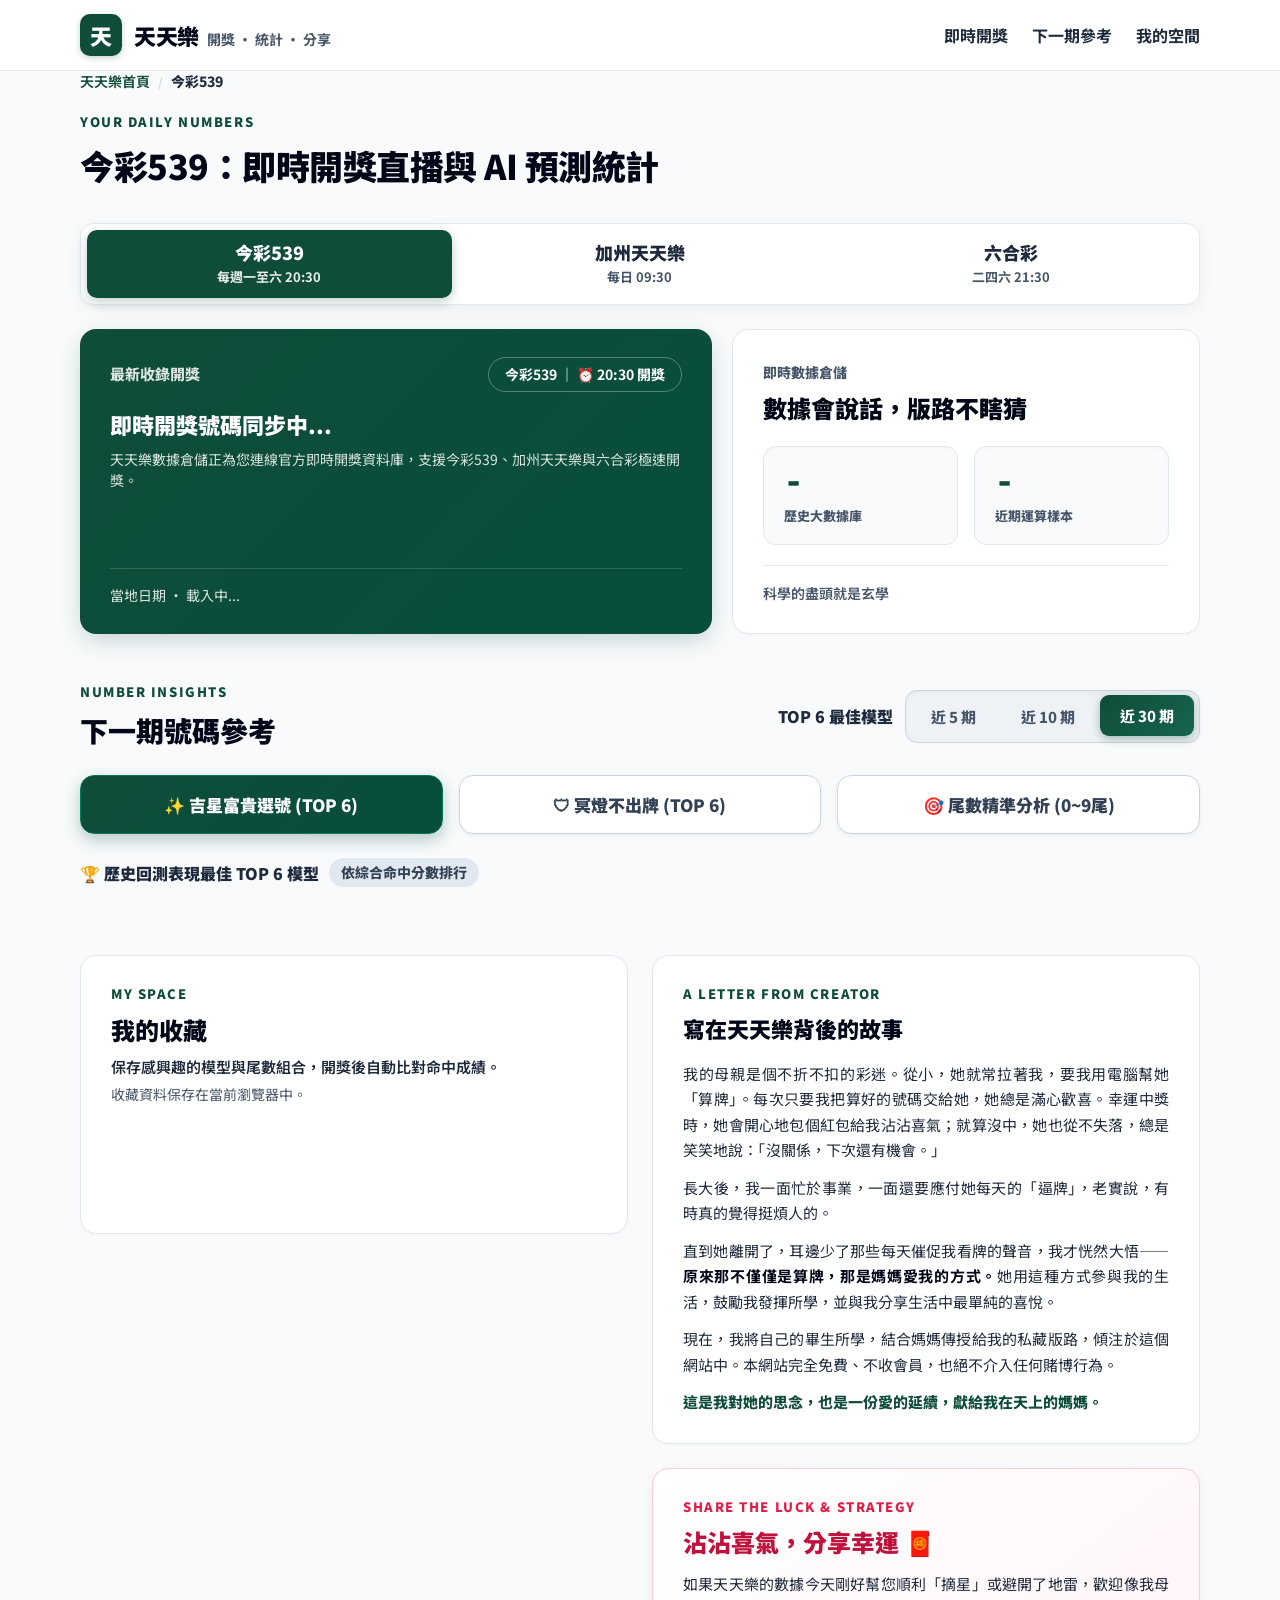
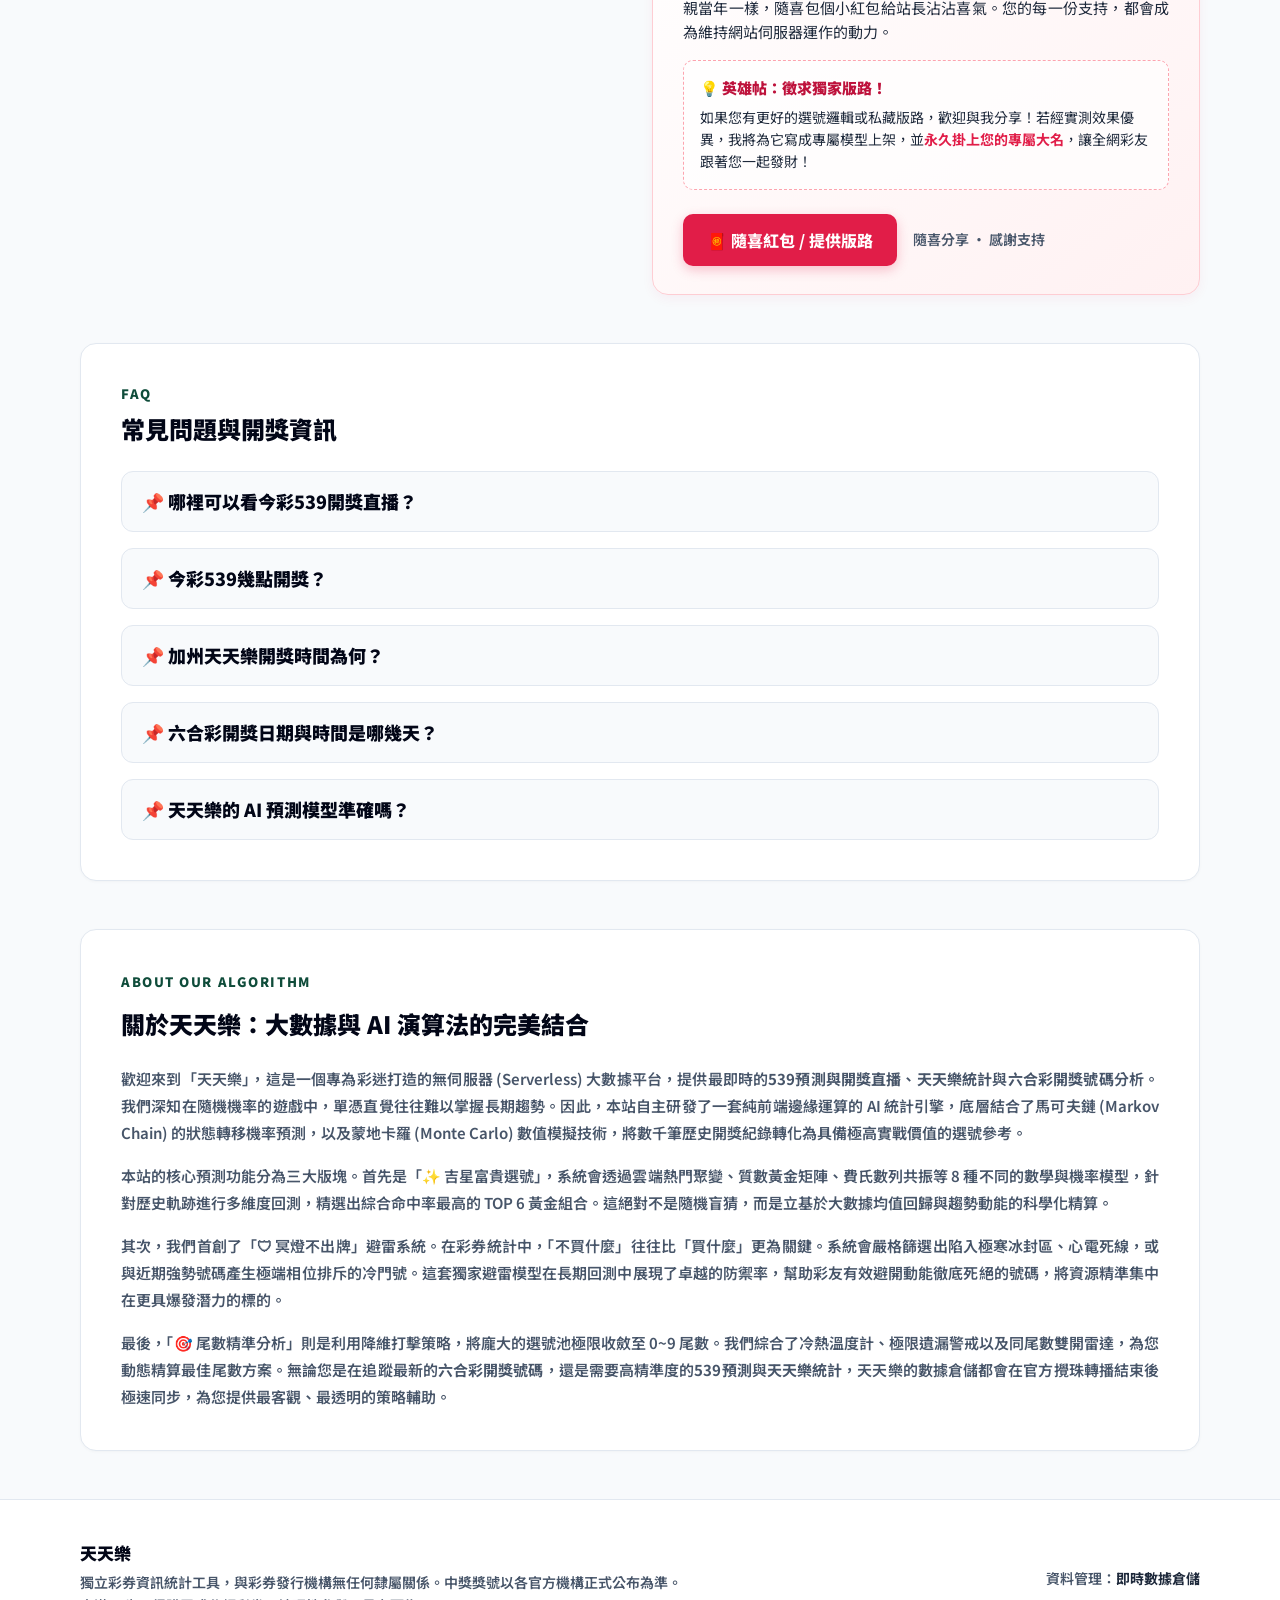
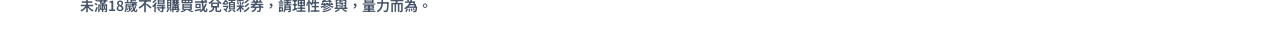
==== commit 2ee72c1e: "Add files via upload" ====
--- a/index.html
+++ b/index.html
@@ -48,7 +48,7 @@
     gtag('config', 'G-XXXXXXXXXX');
   </script>
 
-  <!-- 🌟 結構化資料：WebApplication 網站本體 -->
+  <!-- JSON-LD 結構化資料保留區塊 -->
   <script type="application/ld+json">
   {
     "@context": "https://schema.org",
@@ -66,7 +66,6 @@
   }
   </script>
 
-  <!-- 🌟 結構化資料：VideoObject 直播串流 -->
   <script type="application/ld+json">
   {
     "@context": "https://schema.org",
@@ -85,7 +84,6 @@
   }
   </script>
 
-  <!-- 🌟 結構化資料：FAQPage 常見問答 -->
   <script type="application/ld+json">
   {
     "@context": "https://schema.org",
@@ -173,7 +171,7 @@
       </div>
     </div>
 
-    <!-- 電腦版依然保留的 Tab，手機版會透過 CSS 隱藏 -->
+    <!-- 🌟 在手機版將被 CSS 隱藏，由底部的 Bottom Dock 接管切換功能 -->
     <div class="tabs-card" id="main-tabs-card">
       <button class="tab-btn active" data-lottery="lottery_539">
         <span class="tab-title-text">今彩539</span>
@@ -355,7 +353,6 @@
           <div style="font-weight:900; color:#df1441; margin-bottom:10px; font-size:16px; display:flex; align-items:center; justify-content:center; gap:8px;">
             <div style="width:20px; height:20px; background:#df1441; color:#fff; border-radius:4px; font-size:12px; display:flex; align-items:center; justify-content:center;">街</div> 街口支付
           </div>
-          <!-- 🌟 SEO 強化：新增 loading="lazy" 圖片延遲載入，加速首頁載入秒數 -->
           <img id="jko-qr-img" src="" alt="街口支付 收款條碼" loading="lazy" style="width:100%; border-radius:10px; border:2px solid #cbd5e1; padding:4px; background:#fff; transition: opacity 0.2s ease;">
           <div style="margin-top: 10px; font-size: 12px; font-weight: 700; color: var(--text-muted); display:flex; flex-direction:column; align-items:center; gap:8px;">
             <span>帳號：<span style="font-family: var(--font-mono); color: var(--text-secondary);"> (396) 904667745</span></span>
@@ -380,6 +377,7 @@
       <button class="btn-pine" id="btn-submit-sponsor" style="width:100%; padding:14px; font-size:16px; background:linear-gradient(135deg, #be123c 0%, #e11d48 100%); box-shadow: 0 4px 12px rgba(225, 29, 72, 0.25);" onclick="confirmSponsor()">發送紅包通知 / 提交版路 🚀</button>
     </div>
   </div>
+  
   <div class="toast-box" id="toast-box"></div>
 
   <!-- 🌟 新增：行動版底部拇指操作列 (Bottom Dock) -->
--- a/style.css
+++ b/style.css
@@ -10,7 +10,9 @@
 body { background-color: var(--bg-page); color: var(--text-main); font-family: var(--font-base); line-height: 1.5; -webkit-font-smoothing: antialiased; font-size: 17px; }
 .container { max-width: 1160px; margin: 0 auto; padding: 0 20px; }
 
-header { background: #ffffff; border-bottom: 1px solid var(--border-card); position: sticky; top: 0; z-index: 100; }
+/* 🌟 加入智慧隱藏動畫 */
+header { background: #ffffff; border-bottom: 1px solid var(--border-card); position: sticky; top: 0; z-index: 100; transition: transform 0.3s ease-in-out; }
+header.header-hidden { transform: translateY(-100%); }
 .header-inner { display: flex; justify-content: space-between; align-items: center; height: 70px; }
 .brand-wrap { display: flex; align-items: center; gap: 12px; text-decoration: none; }
 .brand-icon { width: 42px; height: 42px; background: var(--primary-pine); color: #ffffff; border-radius: 10px; display: flex; align-items: center; justify-content: center; font-weight: 900; font-size: 22px; box-shadow: 0 2px 6px rgba(15, 76, 58, 0.25); }
@@ -170,28 +172,37 @@
 @keyframes pulseLive { 0% { transform: scale(1); opacity: 1; } 50% { transform: scale(1.5); opacity: 0.5; } 100% { transform: scale(1); opacity: 1; } }
 @keyframes spinBall { 0% { transform: rotate(0deg); } 100% { transform: rotate(360deg); } }
 
+/* 🌟 底部隱藏 Navigation (預設隱藏，手機版才顯示) */
+.bottom-dock { display: none; }
+
 @media (max-width: 860px) {
   .dashboard-grid, .bottom-grid, .tails-ai-rec { grid-template-columns: 1fr; }
-  .tabs-card { top: 70px; padding: 4px; gap: 4px; height: 60px; margin-bottom: 20px; }
-  .tab-btn { padding: 8px 2px; }
-  .tab-title-text { font-size: 14px; }
-  .tab-time-badge { font-size: 10px; margin-top: 2px; }
-  .section-header-row { display: contents; }
-  .section-header-row > div:first-child { width: 100%; display: block; margin-bottom: 12px; padding-top: 8px; }
+  
+  /* 🌟 手機版極限瘦身：隱藏原本的彩種卡片與取消吸頂疊加，釋放超級大的空間 */
+  #main-tabs-card { display: none !important; }
+  .range-control-wrap { width: 100%; display: flex; justify-content: center; margin-bottom: 16px; }
   .range-title-text { display: none; }
-  .range-control-wrap { 
-    width: calc(100% + 40px); display: flex; justify-content: center; margin: 0 -20px; 
-    position: sticky; top: 130px; z-index: 94; background: rgba(248, 250, 252, 0.95);
-    backdrop-filter: blur(10px); -webkit-backdrop-filter: blur(10px); padding: 8px 20px;
-    border-bottom: 1px solid rgba(0,0,0,0.04); height: 56px;
-  }
   .range-btn-group { width: 100%; display: flex; padding: 4px; border-radius: 10px; background: #eef2f6; }
   .range-btn { flex: 1; padding: 8px 0; font-size: 14px; border-radius: 8px; }
-  .model-nav-pills { 
-    display: flex; flex-direction: column; gap: 10px; position: sticky; top: 186px; z-index: 93;
-    background: rgba(248, 250, 252, 0.95); backdrop-filter: blur(10px); -webkit-backdrop-filter: blur(10px);
-    padding: 16px 20px; margin: 0 -20px 24px -20px; width: calc(100% + 40px);
-    border-bottom: 1px solid rgba(0,0,0,0.08); box-shadow: 0 4px 12px -4px rgba(0,0,0,0.05);
+  .model-nav-pills { display: flex; flex-direction: column; gap: 10px; padding: 0; margin: 0 0 24px 0; width: 100%; }
+  .model-nav-btn { width: 100%; padding: 14px 20px; font-size: 16px; border-radius: 12px; justify-content: center; }
+  
+  /* 🌟 啟用底部導覽列 (Bottom Dock) */
+  body { padding-bottom: 75px; } /* 預留底部空間給 Dock */
+  .bottom-dock {
+    display: flex; justify-content: space-around; align-items: center;
+    position: fixed; bottom: 0; left: 0; width: 100%; height: 65px;
+    background: rgba(255, 255, 255, 0.95); backdrop-filter: blur(10px); -webkit-backdrop-filter: blur(10px);
+    border-top: 1px solid var(--border-card); box-shadow: 0 -4px 20px rgba(0,0,0,0.06);
+    z-index: 999; padding-bottom: env(safe-area-inset-bottom);
   }
-  .model-nav-btn { width: 100%; padding: 14px 20px; font-size: 16px; border-radius: 12px; justify-content: center; }
+  .dock-btn {
+    flex: 1; display: flex; flex-direction: column; align-items: center; justify-content: center;
+    background: transparent; border: none; color: var(--text-muted); font-family: inherit; cursor: pointer;
+    transition: all 0.2s ease; padding: 8px 0;
+  }
+  .dock-btn.active { color: var(--primary-pine); }
+  .dock-icon { font-size: 20px; font-weight: 900; margin-bottom: 3px; font-family: var(--font-mono); }
+  .dock-btn.active .dock-icon { transform: scale(1.15); }
+  .dock-text { font-size: 11px; font-weight: 800; }
 }
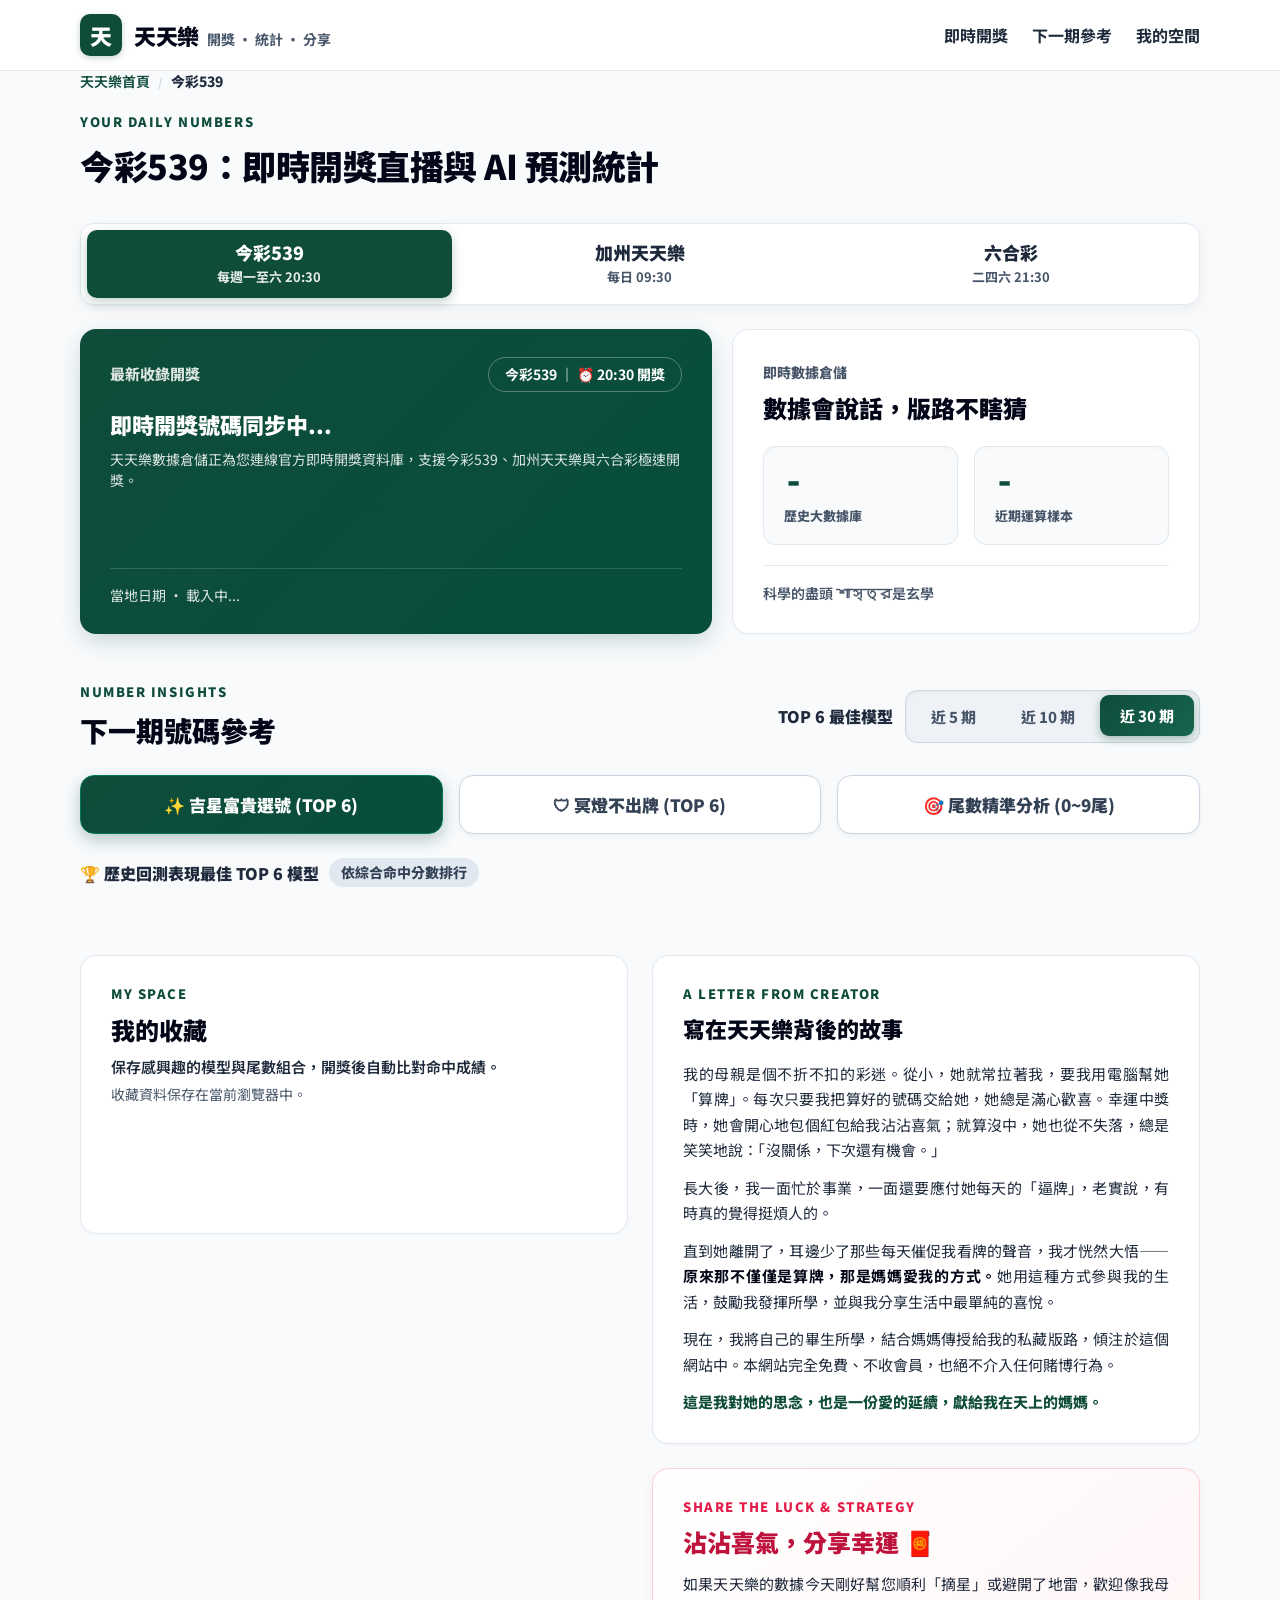
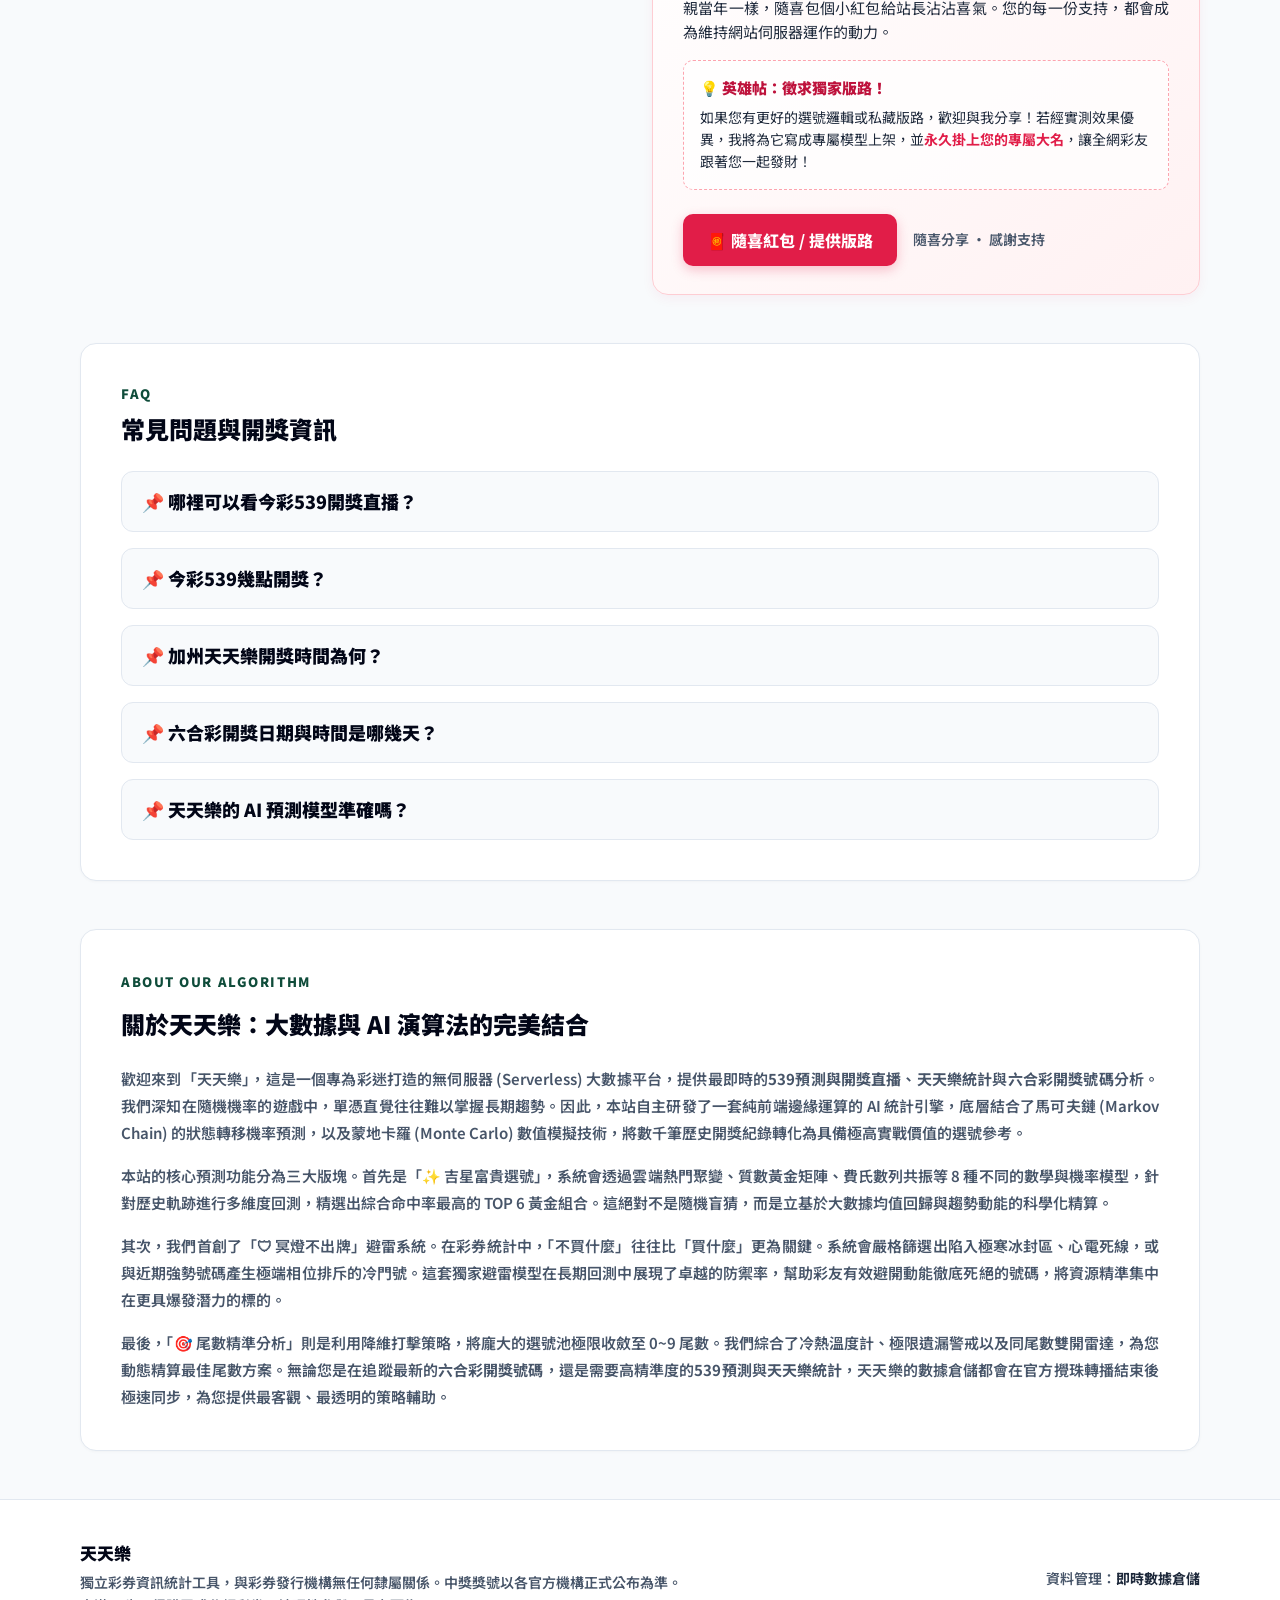
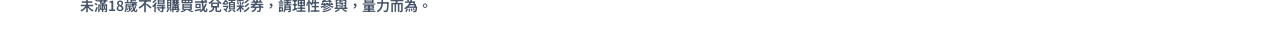
==== commit 96320e78: "Add files via upload" ====
--- a/index.html
+++ b/index.html
@@ -9,7 +9,6 @@
   <meta name="keywords" content="539, 539開獎, 539直播, 539預測, 今彩539, 天天樂統計, 六合彩開獎號碼, 六合彩攪珠直播, 539走勢圖, AI選號, 開獎實況, 彩券大數據">
   <meta name="robots" content="index, follow, max-snippet:-1, max-image-preview:large, max-video-preview:-1">
 
-  <!-- 🌟 連線效能優化 (Core Web Vitals) -->
   <link rel="preconnect" href="https://script.google.com" crossorigin>
   <link rel="preconnect" href="https://script.googleusercontent.com" crossorigin>
   <link rel="preconnect" href="https://fonts.googleapis.com">
@@ -22,7 +21,6 @@
   <meta name="theme-color" content="#0f4c3a">
   <link rel="canonical" id="canonical-link" href="https://539168.com.tw/" />
 
-  <!-- 🌟 社群分享標籤 (Open Graph & Twitter Cards) -->
   <meta property="og:site_name" content="天天樂">
   <meta property="og:locale" content="zh_TW">
   <meta property="og:title" id="og-title" content="539、天天樂、六合彩｜AI 大數據預測與即時開獎直播">
@@ -171,7 +169,6 @@
       </div>
     </div>
 
-    <!-- 🌟 在手機版將被 CSS 隱藏，由底部的 Bottom Dock 接管切換功能 -->
     <div class="tabs-card" id="main-tabs-card">
       <button class="tab-btn active" data-lottery="lottery_539">
         <span class="tab-title-text">今彩539</span>
@@ -212,7 +209,7 @@
           <div class="metric-item"><strong id="metric-source-rows">-</strong><span>歷史大數據庫</span></div>
           <div class="metric-item"><strong id="metric-page-rows">-</strong><span>近期運算樣本</span></div>
         </div>
-        <div class="overview-footer">科學的盡頭就是玄學</div>
+        <div class="overview-footer">科學的盡頭 শাস্ত্র是玄學</div>
       </div>
     </div>
 
@@ -380,26 +377,6 @@
   
   <div class="toast-box" id="toast-box"></div>
 
-  <!-- 🌟 新增：行動版底部拇指操作列 (Bottom Dock) -->
-  <nav class="bottom-dock" id="bottom-dock">
-    <button class="dock-btn active" data-dock-lottery="lottery_539">
-      <span class="dock-icon">539</span>
-      <span class="dock-text">今彩</span>
-    </button>
-    <button class="dock-btn" data-dock-lottery="lottery_f5">
-      <span class="dock-icon">天</span>
-      <span class="dock-text">天天樂</span>
-    </button>
-    <button class="dock-btn" data-dock-lottery="lottery_marksix">
-      <span class="dock-icon">六</span>
-      <span class="dock-text">六合彩</span>
-    </button>
-    <button class="dock-btn" onclick="smoothScrollTo('support')">
-      <span class="dock-icon">⭐</span>
-      <span class="dock-text">我的收藏</span>
-    </button>
-  </nav>
-
   <!-- 🌟 純淨的檔案引入區塊 -->
   <script src="api.js"></script>
   <script src="logic.js"></script>
--- a/style.css
+++ b/style.css
@@ -10,9 +10,7 @@
 body { background-color: var(--bg-page); color: var(--text-main); font-family: var(--font-base); line-height: 1.5; -webkit-font-smoothing: antialiased; font-size: 17px; }
 .container { max-width: 1160px; margin: 0 auto; padding: 0 20px; }
 
-/* 🌟 加入智慧隱藏動畫 */
-header { background: #ffffff; border-bottom: 1px solid var(--border-card); position: sticky; top: 0; z-index: 100; transition: transform 0.3s ease-in-out; }
-header.header-hidden { transform: translateY(-100%); }
+header { background: #ffffff; border-bottom: 1px solid var(--border-card); position: sticky; top: 0; z-index: 100; }
 .header-inner { display: flex; justify-content: space-between; align-items: center; height: 70px; }
 .brand-wrap { display: flex; align-items: center; gap: 12px; text-decoration: none; }
 .brand-icon { width: 42px; height: 42px; background: var(--primary-pine); color: #ffffff; border-radius: 10px; display: flex; align-items: center; justify-content: center; font-weight: 900; font-size: 22px; box-shadow: 0 2px 6px rgba(15, 76, 58, 0.25); }
@@ -172,37 +170,29 @@
 @keyframes pulseLive { 0% { transform: scale(1); opacity: 1; } 50% { transform: scale(1.5); opacity: 0.5; } 100% { transform: scale(1); opacity: 1; } }
 @keyframes spinBall { 0% { transform: rotate(0deg); } 100% { transform: rotate(360deg); } }
 
-/* 🌟 底部隱藏 Navigation (預設隱藏，手機版才顯示) */
-.bottom-dock { display: none; }
-
+/* 🌟 手機版樣式 (保留頂部彩種卡片) */
 @media (max-width: 860px) {
   .dashboard-grid, .bottom-grid, .tails-ai-rec { grid-template-columns: 1fr; }
-  
-  /* 🌟 手機版極限瘦身：隱藏原本的彩種卡片與取消吸頂疊加，釋放超級大的空間 */
-  #main-tabs-card { display: none !important; }
-  .range-control-wrap { width: 100%; display: flex; justify-content: center; margin-bottom: 16px; }
+  .tabs-card { top: 70px; padding: 4px; gap: 4px; height: 60px; margin-bottom: 20px; }
+  .tab-btn { padding: 8px 2px; }
+  .tab-title-text { font-size: 14px; }
+  .tab-time-badge { font-size: 10px; margin-top: 2px; }
+  .section-header-row { display: contents; }
+  .section-header-row > div:first-child { width: 100%; display: block; margin-bottom: 12px; padding-top: 8px; }
   .range-title-text { display: none; }
+  .range-control-wrap { 
+    width: calc(100% + 40px); display: flex; justify-content: center; margin: 0 -20px; 
+    position: sticky; top: 130px; z-index: 94; background: rgba(248, 250, 252, 0.95);
+    backdrop-filter: blur(10px); -webkit-backdrop-filter: blur(10px); padding: 8px 20px;
+    border-bottom: 1px solid rgba(0,0,0,0.04); height: 56px;
+  }
   .range-btn-group { width: 100%; display: flex; padding: 4px; border-radius: 10px; background: #eef2f6; }
   .range-btn { flex: 1; padding: 8px 0; font-size: 14px; border-radius: 8px; }
-  .model-nav-pills { display: flex; flex-direction: column; gap: 10px; padding: 0; margin: 0 0 24px 0; width: 100%; }
+  .model-nav-pills { 
+    display: flex; flex-direction: column; gap: 10px; position: sticky; top: 186px; z-index: 93;
+    background: rgba(248, 250, 252, 0.95); backdrop-filter: blur(10px); -webkit-backdrop-filter: blur(10px);
+    padding: 16px 20px; margin: 0 -20px 24px -20px; width: calc(100% + 40px);
+    border-bottom: 1px solid rgba(0,0,0,0.08); box-shadow: 0 4px 12px -4px rgba(0,0,0,0.05);
+  }
   .model-nav-btn { width: 100%; padding: 14px 20px; font-size: 16px; border-radius: 12px; justify-content: center; }
-  
-  /* 🌟 啟用底部導覽列 (Bottom Dock) */
-  body { padding-bottom: 75px; } /* 預留底部空間給 Dock */
-  .bottom-dock {
-    display: flex; justify-content: space-around; align-items: center;
-    position: fixed; bottom: 0; left: 0; width: 100%; height: 65px;
-    background: rgba(255, 255, 255, 0.95); backdrop-filter: blur(10px); -webkit-backdrop-filter: blur(10px);
-    border-top: 1px solid var(--border-card); box-shadow: 0 -4px 20px rgba(0,0,0,0.06);
-    z-index: 999; padding-bottom: env(safe-area-inset-bottom);
-  }
-  .dock-btn {
-    flex: 1; display: flex; flex-direction: column; align-items: center; justify-content: center;
-    background: transparent; border: none; color: var(--text-muted); font-family: inherit; cursor: pointer;
-    transition: all 0.2s ease; padding: 8px 0;
-  }
-  .dock-btn.active { color: var(--primary-pine); }
-  .dock-icon { font-size: 20px; font-weight: 900; margin-bottom: 3px; font-family: var(--font-mono); }
-  .dock-btn.active .dock-icon { transform: scale(1.15); }
-  .dock-text { font-size: 11px; font-weight: 800; }
 }
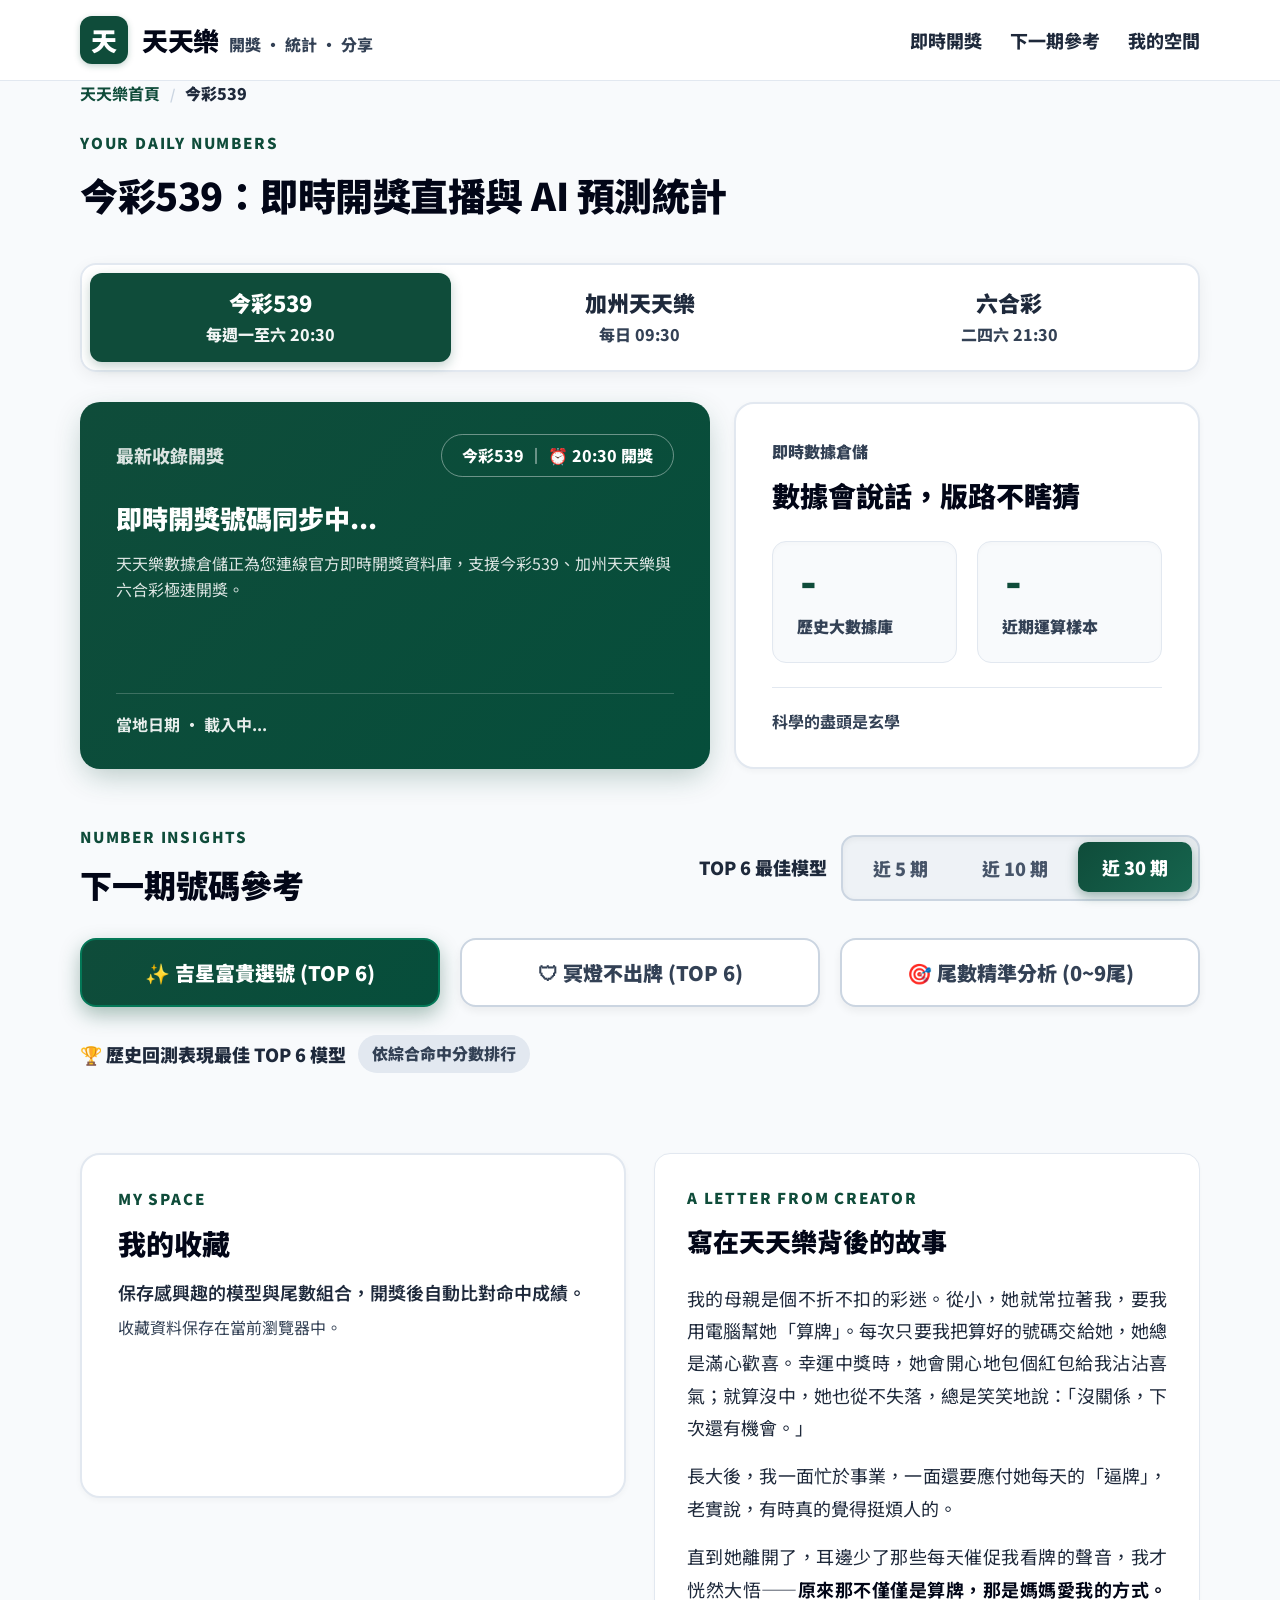
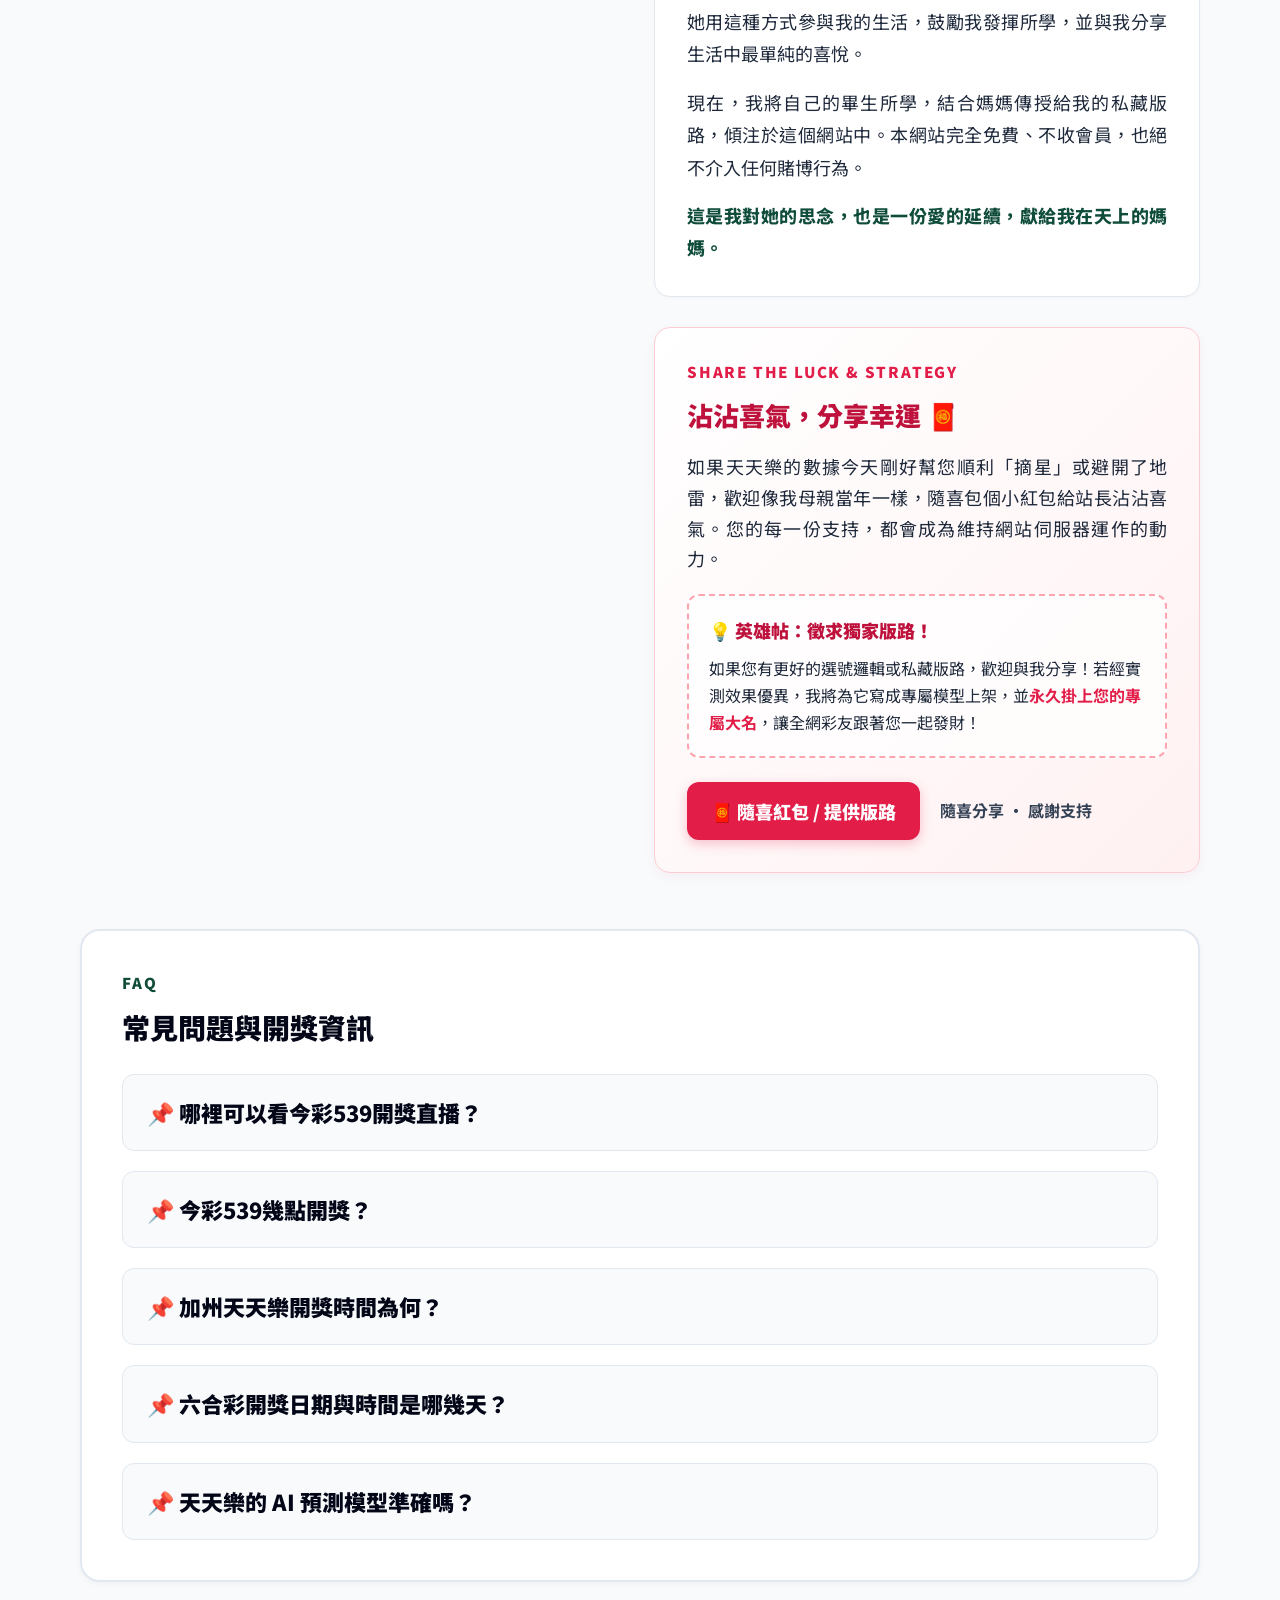
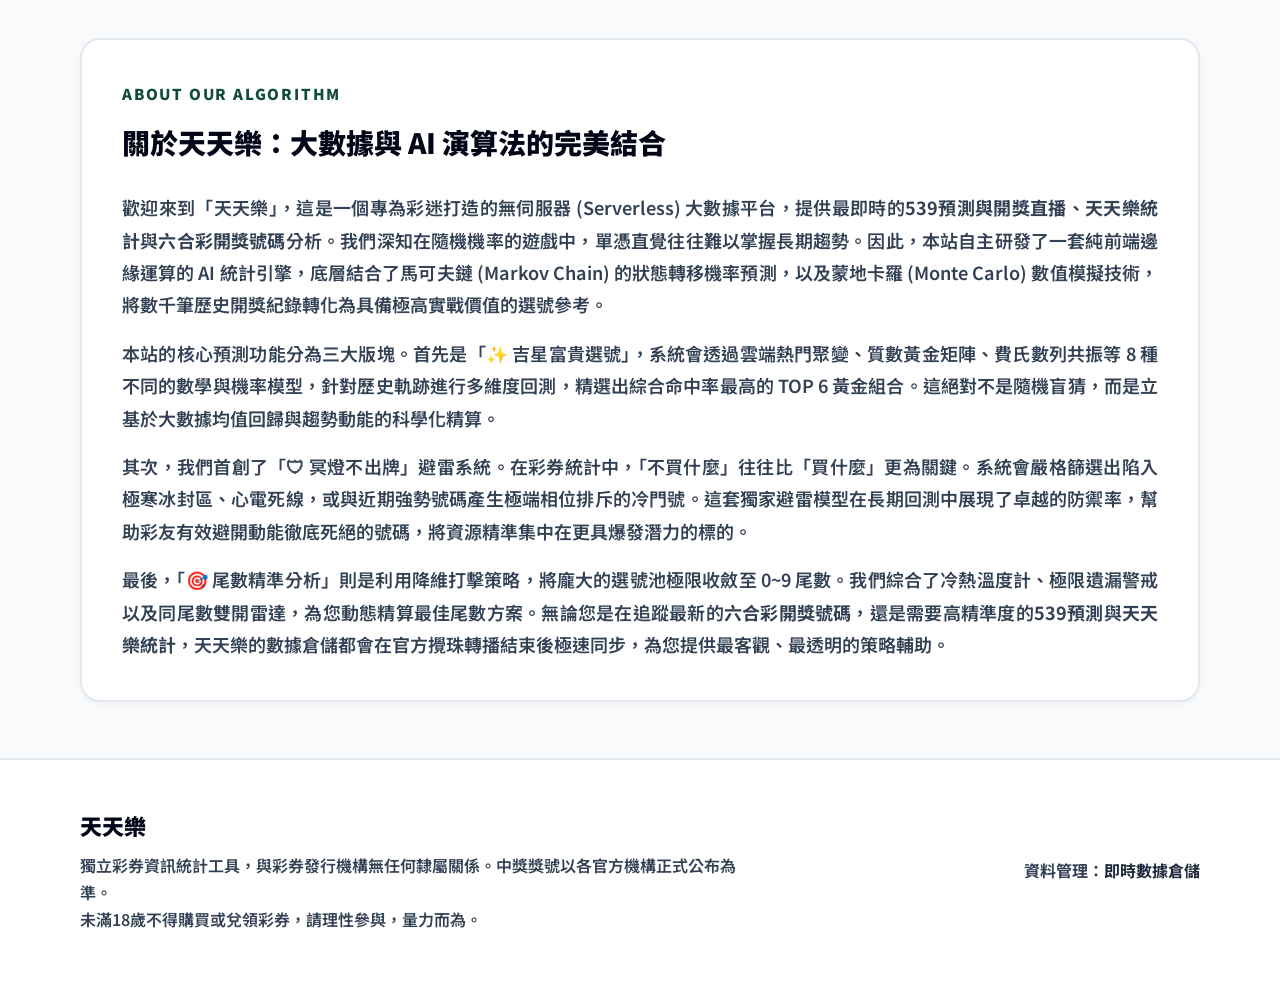
==== commit a1aa52f1: "Add files via upload" ====
--- a/index.html
+++ b/index.html
@@ -37,7 +37,6 @@
   <meta name="twitter:description" id="tw-desc" content="內建即時開獎直播與高頻滾球動畫。最即時的539、天天樂、六合彩開獎號碼與 AI 大數據避雷選號。">
   <meta name="twitter:image" content="https://539168.com.tw/share-image.jpg">
 
-  <!-- Google tag (gtag.js) 流量追蹤 -->
   <script async src="https://www.googletagmanager.com/gtag/js?id=G-XXXXXXXXXX"></script>
   <script>
     window.dataLayer = window.dataLayer || [];
@@ -46,7 +45,6 @@
     gtag('config', 'G-XXXXXXXXXX');
   </script>
 
-  <!-- JSON-LD 結構化資料保留區塊 -->
   <script type="application/ld+json">
   {
     "@context": "https://schema.org",
@@ -133,14 +131,13 @@
 
   <link href="https://fonts.googleapis.com/css2?family=JetBrains+Mono:wght@400;600;700;800;900&family=Noto+Sans+TC:wght@400;600;700;800;900&display=swap" rel="stylesheet">
   
-  <!-- 🌟 抽離後的獨立 CSS 樣式表 -->
   <link rel="stylesheet" href="style.css">
 
 </head>
 <body>
   
   <noscript>
-    <div style="padding: 20px; background: #fffbeB; color: #b45309; text-align: center;">
+    <div style="padding: 24px; background: #fffbeB; color: #b45309; text-align: center; font-size: 18px;">
       本網站提供最即時的今彩539官方開獎直播、加州天天樂與六合彩開獎號碼與 AI 大數據預測。請啟用 JavaScript 以獲得完整的圖表與版路統計功能。
     </div>
   </noscript>
@@ -184,22 +181,22 @@
       </button>
     </div>
 
-    <div id="live-stream-container" style="display: none; margin-bottom: 24px;"></div>
+    <div id="live-stream-container" style="display: none; margin-bottom: 30px;"></div>
 
     <div class="dashboard-grid">
       <div class="hero-pine-card">
         <div>
           <div class="pine-card-top">
-            <span style="font-size: 15px; font-weight: 800; color: rgba(255,255,255,0.85);">最新收錄開獎</span>
+            <span style="font-size: 18px; font-weight: 800; color: rgba(255,255,255,0.85);">最新收錄開獎</span>
             <span class="pine-card-badge" id="hero-badge-name">今彩539 ｜ ⏰ 20:30 開獎</span>
           </div>
           <div id="hero-main-display">
-            <h2 style="font-size:22px; font-weight:900; margin-bottom:8px;">即時開獎號碼同步中...</h2>
-            <p style="font-size:14px; opacity:0.85;">天天樂數據倉儲正為您連線官方即時開獎資料庫，支援今彩539、加州天天樂與六合彩極速開獎。</p>
+            <h2 style="font-size:26px; font-weight:900; margin-bottom:12px;">即時開獎號碼同步中...</h2>
+            <p style="font-size:16px; opacity:0.85; line-height: 1.6;">天天樂數據倉儲正為您連線官方即時開獎資料庫，支援今彩539、加州天天樂與六合彩極速開獎。</p>
           </div>
         </div>
         <div class="pine-card-bottom">
-          <span id="hero-local-date">當地日期 · 載入中...</span>
+          <span id="hero-local-date" style="font-size: 16px;">當地日期 · 載入中...</span>
         </div>
       </div>
       
@@ -209,7 +206,7 @@
           <div class="metric-item"><strong id="metric-source-rows">-</strong><span>歷史大數據庫</span></div>
           <div class="metric-item"><strong id="metric-page-rows">-</strong><span>近期運算樣本</span></div>
         </div>
-        <div class="overview-footer">科學的盡頭 শাস্ত্র是玄學</div>
+        <div class="overview-footer">科學的盡頭是玄學</div>
       </div>
     </div>
 
@@ -217,7 +214,7 @@
       <div class="section-header-row">
         <div><div class="tracker-tag">NUMBER INSIGHTS</div><h2 class="section-headline">下一期號碼參考</h2></div>
         <div class="range-control-wrap" id="range-control-wrap">
-          <span style="font-size:16px; font-weight:900; color:var(--text-secondary);" class="range-title-text">TOP 6 最佳模型</span>
+          <span style="font-size:18px; font-weight:900; color:var(--text-secondary);" class="range-title-text">TOP 6 最佳模型</span>
           <div class="range-btn-group" id="range-btn-group">
             <button class="range-btn" data-range="5" onclick="setAnalysisRange(5)">近 5 期</button>
             <button class="range-btn" data-range="10" onclick="setAnalysisRange(10)">近 10 期</button>
@@ -232,7 +229,7 @@
         <button class="model-nav-btn tails-btn" id="tab-model-tails" onclick="switchModelCategory('tails')">🎯 尾數精準分析 (0~9尾)</button>
       </div>
 
-      <div id="scroll-anchor" style="position:relative; top:-20px;"></div>
+      <div id="scroll-anchor" style="position:relative; top:-30px;"></div>
 
       <div class="model-ranking-title" id="ranking-title-bar">
         <span>🏆 歷史回測表現最佳 TOP 6 模型</span><span class="badge" id="ranking-metric-badge">依綜合命中分數排行</span>
@@ -244,77 +241,77 @@
 
     <div class="bottom-grid" id="support">
       <div class="space-card" style="align-self: start;">
-        <div class="tracker-tag">MY SPACE</div><h3 style="font-size:24px; font-weight:900; margin-bottom:8px;">我的收藏</h3>
-        <p style="font-size:15px; color:var(--text-secondary); font-weight:600; margin-bottom:6px;">保存感興趣的模型與尾數組合，開獎後自動比對命中成績。</p>
-        <p style="font-size:14px; color:var(--text-muted); margin-bottom:20px;">收藏資料保存在當前瀏覽器中。</p>
-        <div id="saved-list-container" style="min-height: 80px;"></div>
-      </div>
-      
-      <div style="display: flex; flex-direction: column; gap: 24px;">
-        <div class="space-card" style="background:#ffffff; border:1px solid var(--border-card); border-radius:16px; padding:28px 30px; box-shadow:0 1px 3px rgba(0,0,0,0.03);">
+        <div class="tracker-tag">MY SPACE</div><h3 style="font-size:28px; font-weight:900; margin-bottom:12px;">我的收藏</h3>
+        <p style="font-size:18px; color:var(--text-secondary); font-weight:600; margin-bottom:8px;">保存感興趣的模型與尾數組合，開獎後自動比對命中成績。</p>
+        <p style="font-size:16px; color:var(--text-muted); margin-bottom:24px;">收藏資料保存在當前瀏覽器中。</p>
+        <div id="saved-list-container" style="min-height: 100px;"></div>
+      </div>
+      
+      <div style="display: flex; flex-direction: column; gap: 30px;">
+        <div class="space-card" style="background:#ffffff; border:1px solid var(--border-card); border-radius:16px; padding:32px; box-shadow:0 1px 3px rgba(0,0,0,0.03);">
           <div class="tracker-tag">A LETTER FROM CREATOR</div>
-          <h3 style="font-size:22px; font-weight:900; margin-bottom:16px; color:var(--text-main);">寫在天天樂背後的故事</h3>
-          <div style="font-size:15px; color:var(--text-secondary); line-height:1.7; text-align:justify;">
-            <p style="margin-bottom:12px;">我的母親是個不折不扣的彩迷。從小，她就常拉著我，要我用電腦幫她「算牌」。每次只要我把算好的號碼交給她，她總是滿心歡喜。幸運中獎時，她會開心地包個紅包給我沾沾喜氣；就算沒中，她也從不失落，總是笑笑地說：「沒關係，下次還有機會。」</p>
-            <p style="margin-bottom:12px;">長大後，我一面忙於事業，一面還要應付她每天的「逼牌」，老實說，有時真的覺得挺煩人的。</p>
-            <p style="margin-bottom:12px;">直到她離開了，耳邊少了那些每天催促我看牌的聲音，我才恍然大悟——<strong style="color:var(--text-main);">原來那不僅僅是算牌，那是媽媽愛我的方式。</strong>她用這種方式參與我的生活，鼓勵我發揮所學，並與我分享生活中最單純的喜悅。</p>
-            <p style="margin-bottom:12px;">現在，我將自己的畢生所學，結合媽媽傳授給我的私藏版路，傾注於這個網站中。本網站完全免費、不收會員，也絕不介入任何賭博行為。</p>
+          <h3 style="font-size:26px; font-weight:900; margin-bottom:20px; color:var(--text-main);">寫在天天樂背後的故事</h3>
+          <div style="font-size:18px; color:var(--text-secondary); line-height:1.8; text-align:justify;">
+            <p style="margin-bottom:16px;">我的母親是個不折不扣的彩迷。從小，她就常拉著我，要我用電腦幫她「算牌」。每次只要我把算好的號碼交給她，她總是滿心歡喜。幸運中獎時，她會開心地包個紅包給我沾沾喜氣；就算沒中，她也從不失落，總是笑笑地說：「沒關係，下次還有機會。」</p>
+            <p style="margin-bottom:16px;">長大後，我一面忙於事業，一面還要應付她每天的「逼牌」，老實說，有時真的覺得挺煩人的。</p>
+            <p style="margin-bottom:16px;">直到她離開了，耳邊少了那些每天催促我看牌的聲音，我才恍然大悟——<strong style="color:var(--text-main);">原來那不僅僅是算牌，那是媽媽愛我的方式。</strong>她用這種方式參與我的生活，鼓勵我發揮所學，並與我分享生活中最單純的喜悅。</p>
+            <p style="margin-bottom:16px;">現在，我將自己的畢生所學，結合媽媽傳授給我的私藏版路，傾注於這個網站中。本網站完全免費、不收會員，也絕不介入任何賭博行為。</p>
             <p style="font-weight:800; color:var(--primary-pine);">這是我對她的思念，也是一份愛的延續，獻給我在天上的媽媽。</p>
           </div>
         </div>
 
-        <div class="space-card" style="background: linear-gradient(to bottom right, #ffffff, #fff1f2); border: 1px solid #fecdd3; border-radius: 16px; padding: 28px 30px; box-shadow: 0 4px 12px rgba(225, 29, 72, 0.05);">
+        <div class="space-card" style="background: linear-gradient(to bottom right, #ffffff, #fff1f2); border: 1px solid #fecdd3; border-radius: 16px; padding: 32px; box-shadow: 0 4px 12px rgba(225, 29, 72, 0.05);">
           <div class="tracker-tag" style="color: #e11d48;">SHARE THE LUCK & STRATEGY</div>
-          <h3 style="font-size:24px; font-weight:900; margin-bottom:12px; color:#be123c;">沾沾喜氣，分享幸運 🧧</h3>
-          <p style="font-size:15px; color:var(--text-secondary); line-height:1.6; margin-bottom:16px; text-align:justify;">如果天天樂的數據今天剛好幫您順利「摘星」或避開了地雷，歡迎像我母親當年一樣，隨喜包個小紅包給站長沾沾喜氣。您的每一份支持，都會成為維持網站伺服器運作的動力。</p>
+          <h3 style="font-size:26px; font-weight:900; margin-bottom:16px; color:#be123c;">沾沾喜氣，分享幸運 🧧</h3>
+          <p style="font-size:18px; color:var(--text-secondary); line-height:1.7; margin-bottom:20px; text-align:justify;">如果天天樂的數據今天剛好幫您順利「摘星」或避開了地雷，歡迎像我母親當年一樣，隨喜包個小紅包給站長沾沾喜氣。您的每一份支持，都會成為維持網站伺服器運作的動力。</p>
           
-          <div style="background: rgba(255,255,255,0.7); border-radius: 10px; padding: 16px; margin-bottom: 24px; border: 1px dashed #fda4af;">
-            <div style="font-size: 15px; font-weight: 900; color: #be123c; margin-bottom: 6px;">💡 英雄帖：徵求獨家版路！</div>
-            <p style="font-size: 14px; color: var(--text-secondary); line-height: 1.6;">如果您有更好的選號邏輯或私藏版路，歡迎與我分享！若經實測效果優異，我將為它寫成專屬模型上架，並<strong style="color: #e11d48;">永久掛上您的專屬大名</strong>，讓全網彩友跟著您一起發財！</p>
-          </div>
-
-          <div style="display:flex; align-items:center; gap:16px;">
-            <button class="btn-pine" style="background: #e11d48; box-shadow: 0 4px 12px rgba(225, 29, 72, 0.25);" onclick="openSupportModal()">🧧 隨喜紅包 / 提供版路</button>
-            <span style="font-size:14px; color:var(--text-muted); font-weight:600;">隨喜分享 · 感謝支持</span>
-          </div>
-        </div>
-      </div>
-    </div>
-
-    <div class="section-wrap" style="margin-bottom: 48px;">
+          <div style="background: rgba(255,255,255,0.7); border-radius: 12px; padding: 20px; margin-bottom: 24px; border: 2px dashed #fda4af;">
+            <div style="font-size: 18px; font-weight: 900; color: #be123c; margin-bottom: 10px;">💡 英雄帖：徵求獨家版路！</div>
+            <p style="font-size: 16px; color: var(--text-secondary); line-height: 1.7;">如果您有更好的選號邏輯或私藏版路，歡迎與我分享！若經實測效果優異，我將為它寫成專屬模型上架，並<strong style="color: #e11d48;">永久掛上您的專屬大名</strong>，讓全網彩友跟著您一起發財！</p>
+          </div>
+
+          <div style="display:flex; align-items:center; gap:20px;">
+            <button class="btn-pine" style="background: #e11d48; box-shadow: 0 4px 12px rgba(225, 29, 72, 0.25); padding: 16px 24px; font-size: 18px;" onclick="openSupportModal()">🧧 隨喜紅包 / 提供版路</button>
+            <span style="font-size:16px; color:var(--text-muted); font-weight:700;">隨喜分享 · 感謝支持</span>
+          </div>
+        </div>
+      </div>
+    </div>
+
+    <div class="section-wrap" style="margin-bottom: 56px;">
       <div class="space-card" style="padding: 40px;">
         <div class="tracker-tag">FAQ</div>
-        <h2 class="section-headline" style="font-size: 24px; margin-bottom: 24px;">常見問題與開獎資訊</h2>
-        <div style="display:flex; flex-direction:column; gap:16px;">
-          <details style="background:#f8fafc; border:1px solid var(--border-card); border-radius:12px; padding:16px 20px; cursor:pointer; transition: all 0.2s ease;">
-            <summary style="font-size:18px; font-weight:900; color:var(--text-main); outline:none; display:flex; align-items:center; gap:8px;">📌 哪裡可以看今彩539開獎直播？</summary>
-            <p style="margin-top:12px; font-size:15px; color:var(--text-secondary); line-height:1.6;">本站提供即時的今彩539官方開獎直播。每週一至週六晚間 20:25～20:45，首頁將自動展開 57彩券王 YouTube 轉播視窗，並以 15 秒極速輪詢同步最新開獎號碼。</p>
-          </details>
-          <details style="background:#f8fafc; border:1px solid var(--border-card); border-radius:12px; padding:16px 20px; cursor:pointer; transition: all 0.2s ease;">
-            <summary style="font-size:18px; font-weight:900; color:var(--text-main); outline:none; display:flex; align-items:center; gap:8px;">📌 今彩539幾點開獎？</summary>
-            <p style="margin-top:12px; font-size:15px; color:var(--text-secondary); line-height:1.6;">今彩539的開獎時間為<strong>每週一至週六晚間 20:30</strong>。天天樂預測中心會在官方攪珠結束後，極速同步最新開獎號碼與 AI 大數據統計。</p>
-          </details>
-          <details style="background:#f8fafc; border:1px solid var(--border-card); border-radius:12px; padding:16px 20px; cursor:pointer; transition: all 0.2s ease;">
-            <summary style="font-size:18px; font-weight:900; color:var(--text-main); outline:none; display:flex; align-items:center; gap:8px;">📌 加州天天樂開獎時間為何？</summary>
-            <p style="margin-top:12px; font-size:15px; color:var(--text-secondary); line-height:1.6;">加州天天樂（Fantasy 5）在台灣時間<strong>每日上午 09:30</strong>（夏令時間）或 10:30（冬令時間）開獎。本站每日會即時更新天天樂開獎單與尾數分析。</p>
-          </details>
-          <details style="background:#f8fafc; border:1px solid var(--border-card); border-radius:12px; padding:16px 20px; cursor:pointer; transition: all 0.2s ease;">
-            <summary style="font-size:18px; font-weight:900; color:var(--text-main); outline:none; display:flex; align-items:center; gap:8px;">📌 六合彩開獎日期與時間是哪幾天？</summary>
-            <p style="margin-top:12px; font-size:15px; color:var(--text-secondary); line-height:1.6;">香港六合彩通常於<strong>每週二、四、六（或日）晚間 21:30</strong> 舉行攪珠。天天樂會即時收錄最新六合彩開獎號碼並進行熱門號碼預測。</p>
-          </details>
-          <details style="background:#f8fafc; border:1px solid var(--border-card); border-radius:12px; padding:16px 20px; cursor:pointer; transition: all 0.2s ease;">
-            <summary style="font-size:18px; font-weight:900; color:var(--text-main); outline:none; display:flex; align-items:center; gap:8px;">📌 天天樂的 AI 預測模型準確嗎？</summary>
-            <p style="margin-top:12px; font-size:15px; color:var(--text-secondary); line-height:1.6;">本站採用馬可夫鏈與蒙地卡羅演算法，依據數千筆歷史大數據推算均值回歸與冷熱趨勢，具備極高的實戰參考價值。但彩券仍為隨機機率遊戲，請理性參與、量力而為。</p>
-          </details>
-        </div>
-      </div>
-    </div>
-
-    <div class="section-wrap" style="margin-bottom: 48px;">
+        <h2 class="section-headline" style="font-size: 28px; margin-bottom: 24px;">常見問題與開獎資訊</h2>
+        <div style="display:flex; flex-direction:column; gap:20px;">
+          <details style="background:#f8fafc; border:1px solid var(--border-card); border-radius:12px; padding:20px 24px; cursor:pointer; transition: all 0.2s ease;">
+            <summary style="font-size:22px; font-weight:900; color:var(--text-main); outline:none; display:flex; align-items:center; gap:10px;">📌 哪裡可以看今彩539開獎直播？</summary>
+            <p style="margin-top:16px; font-size:18px; color:var(--text-secondary); line-height:1.7;">本站提供即時的今彩539官方開獎直播。每週一至週六晚間 20:25～20:45，首頁將自動展開 57彩券王 YouTube 轉播視窗，並以 15 秒極速輪詢同步最新開獎號碼。</p>
+          </details>
+          <details style="background:#f8fafc; border:1px solid var(--border-card); border-radius:12px; padding:20px 24px; cursor:pointer; transition: all 0.2s ease;">
+            <summary style="font-size:22px; font-weight:900; color:var(--text-main); outline:none; display:flex; align-items:center; gap:10px;">📌 今彩539幾點開獎？</summary>
+            <p style="margin-top:16px; font-size:18px; color:var(--text-secondary); line-height:1.7;">今彩539的開獎時間為<strong>每週一至週六晚間 20:30</strong>。天天樂預測中心會在官方攪珠結束後，極速同步最新開獎號碼與 AI 大數據統計。</p>
+          </details>
+          <details style="background:#f8fafc; border:1px solid var(--border-card); border-radius:12px; padding:20px 24px; cursor:pointer; transition: all 0.2s ease;">
+            <summary style="font-size:22px; font-weight:900; color:var(--text-main); outline:none; display:flex; align-items:center; gap:10px;">📌 加州天天樂開獎時間為何？</summary>
+            <p style="margin-top:16px; font-size:18px; color:var(--text-secondary); line-height:1.7;">加州天天樂（Fantasy 5）在台灣時間<strong>每日上午 09:30</strong>（夏令時間）或 10:30（冬令時間）開獎。本站每日會即時更新天天樂開獎單與尾數分析。</p>
+          </details>
+          <details style="background:#f8fafc; border:1px solid var(--border-card); border-radius:12px; padding:20px 24px; cursor:pointer; transition: all 0.2s ease;">
+            <summary style="font-size:22px; font-weight:900; color:var(--text-main); outline:none; display:flex; align-items:center; gap:10px;">📌 六合彩開獎日期與時間是哪幾天？</summary>
+            <p style="margin-top:16px; font-size:18px; color:var(--text-secondary); line-height:1.7;">香港六合彩通常於<strong>每週二、四、六（或日）晚間 21:30</strong> 舉行攪珠。天天樂會即時收錄最新六合彩開獎號碼並進行熱門號碼預測。</p>
+          </details>
+          <details style="background:#f8fafc; border:1px solid var(--border-card); border-radius:12px; padding:20px 24px; cursor:pointer; transition: all 0.2s ease;">
+            <summary style="font-size:22px; font-weight:900; color:var(--text-main); outline:none; display:flex; align-items:center; gap:10px;">📌 天天樂的 AI 預測模型準確嗎？</summary>
+            <p style="margin-top:16px; font-size:18px; color:var(--text-secondary); line-height:1.7;">本站採用馬可夫鏈與蒙地卡羅演算法，依據數千筆歷史大數據推算均值回歸與冷熱趨勢，具備極高的實戰參考價值。但彩券仍為隨機機率遊戲，請理性參與、量力而為。</p>
+          </details>
+        </div>
+      </div>
+    </div>
+
+    <div class="section-wrap" style="margin-bottom: 56px;">
       <div class="space-card" style="padding: 40px; line-height: 1.8;">
         <div class="tracker-tag">ABOUT OUR ALGORITHM</div>
-        <h2 class="section-headline" style="font-size: 24px; margin-bottom: 20px;">關於天天樂：大數據與 AI 演算法的完美結合</h2>
-        <div style="font-size: 15px; color: var(--text-muted); font-weight: 600; text-align: justify;">
+        <h2 class="section-headline" style="font-size: 28px; margin-bottom: 24px;">關於天天樂：大數據與 AI 演算法的完美結合</h2>
+        <div style="font-size: 18px; color: var(--text-muted); font-weight: 600; text-align: justify;">
           <p style="margin-bottom: 16px;">歡迎來到「天天樂」，這是一個專為彩迷打造的無伺服器 (Serverless) 大數據平台，提供最即時的<strong>539預測與開獎直播</strong>、<strong>天天樂統計</strong>與<strong>六合彩開獎號碼</strong>分析。我們深知在隨機機率的遊戲中，單憑直覺往往難以掌握長期趨勢。因此，本站自主研發了一套純前端邊緣運算的 AI 統計引擎，底層結合了馬可夫鏈 (Markov Chain) 的狀態轉移機率預測，以及蒙地卡羅 (Monte Carlo) 數值模擬技術，將數千筆歷史開獎紀錄轉化為具備極高實戰價值的選號參考。</p>
           <p style="margin-bottom: 16px;">本站的核心預測功能分為三大版塊。首先是「✨ 吉星富貴選號」，系統會透過雲端熱門聚變、質數黃金矩陣、費氏數列共振等 8 種不同的數學與機率模型，針對歷史軌跡進行多維度回測，精選出綜合命中率最高的 TOP 6 黃金組合。這絕對不是隨機盲猜，而是立基於大數據均值回歸與趨勢動能的科學化精算。</p>
           <p style="margin-bottom: 16px;">其次，我們首創了「🛡 冥燈不出牌」避雷系統。在彩券統計中，「不買什麼」往往比「買什麼」更為關鍵。系統會嚴格篩選出陷入極寒冰封區、心電死線，或與近期強勢號碼產生極端相位排斥的冷門號。這套獨家避雷模型在長期回測中展現了卓越的防禦率，幫助彩友有效避開動能徹底死絕的號碼，將資源精準集中在更具爆發潛力的標的。</p>
@@ -326,58 +323,57 @@
 
   <footer>
     <div class="container footer-inner">
-      <div style="max-width: 680px;"><strong style="color:var(--text-main); font-size:17px; font-weight:900;">天天樂</strong><p style="font-size:14px; color:var(--text-muted); font-weight:600; margin-top:6px; line-height:1.6;">獨立彩券資訊統計工具，與彩券發行機構無任何隸屬關係。中獎獎號以各官方機構正式公布為準。<br>未滿18歲不得購買或兌領彩券，請理性參與，量力而為。</p></div>
-      <div><span style="font-size:14px; color:var(--text-muted); font-weight:600;">資料管理：<strong style="color:var(--text-secondary);">即時數據倉儲</strong></span></div>
+      <div style="max-width: 680px;"><strong style="color:var(--text-main); font-size:22px; font-weight:900;">天天樂</strong><p style="font-size:16px; color:var(--text-muted); font-weight:600; margin-top:8px; line-height:1.7;">獨立彩券資訊統計工具，與彩券發行機構無任何隸屬關係。中獎獎號以各官方機構正式公布為準。<br>未滿18歲不得購買或兌領彩券，請理性參與，量力而為。</p></div>
+      <div><span style="font-size:16px; color:var(--text-muted); font-weight:700;">資料管理：<strong style="color:var(--text-secondary);">即時數據倉儲</strong></span></div>
     </div>
   </footer>
 
   <div class="modal-backdrop" id="support-modal">
     <div class="modal-box">
       <button class="modal-close-btn" onclick="closeSupportModal()">✕</button>
-      <h3 style="font-size:22px; font-weight:900; color:#be123c; margin-bottom:4px;">隨喜紅包與版路分享 🧧</h3>
-      <p style="font-size:13px; color:var(--text-muted); font-weight:600; margin-bottom:16px;">贊助全憑個人喜好！或是您有超強版路想提供，都歡迎在這裡留言給我！</p>
-      
-      <div style="background:#fff1f2; padding:12px; border-radius:10px; border:1px solid #fecdd3; margin-bottom:16px; font-size:13px;">
-        <div style="font-weight:800; color:#9f1239; margin-bottom:6px;">💡 街口支付贊助指南：</div>
-        <ul style="color:var(--text-secondary); padding-left:20px; line-height:1.5; margin-bottom:0;">
-          <li><strong>有街口支付：</strong>掃描條碼或複製帳號至 App 內轉帳。<br><span style="font-size:12px; opacity:0.8;">(手機用戶可先截圖，再開啟街口 App 掃描)</span></li>
-          <li style="margin-top:4px;"><strong>無街口支付：</strong>可請有街口支付的朋友代為掃碼喔！</li>
+      <h3 style="font-size:26px; font-weight:900; color:#be123c; margin-bottom:8px;">隨喜紅包與版路分享 🧧</h3>
+      <p style="font-size:16px; color:var(--text-muted); font-weight:700; margin-bottom:20px;">贊助全憑個人喜好！或是您有超強版路想提供，都歡迎在這裡留言給我！</p>
+      
+      <div style="background:#fff1f2; padding:16px; border-radius:12px; border:1px solid #fecdd3; margin-bottom:20px; font-size:16px;">
+        <div style="font-weight:900; color:#9f1239; margin-bottom:8px;">💡 街口支付贊助指南：</div>
+        <ul style="color:var(--text-secondary); padding-left:24px; line-height:1.6; margin-bottom:0;">
+          <li><strong>有街口支付：</strong>掃描條碼或複製帳號至 App 內轉帳。<br><span style="font-size:14px; opacity:0.8;">(手機用戶可先截圖，再開啟街口 App 掃描)</span></li>
+          <li style="margin-top:6px;"><strong>無街口支付：</strong>可請有街口支付的朋友代為掃碼喔！</li>
         </ul>
       </div>
       
-      <div style="display:flex; gap:16px; margin-bottom:16px; justify-content:center;">
-        <div style="text-align:center; background:#ffffff; padding:16px; border-radius:12px; border:1px solid #e2e8f0; box-shadow:inset 0 2px 4px rgba(0,0,0,0.02); width:100%; max-width: 220px;">
-          <div style="font-weight:900; color:#df1441; margin-bottom:10px; font-size:16px; display:flex; align-items:center; justify-content:center; gap:8px;">
-            <div style="width:20px; height:20px; background:#df1441; color:#fff; border-radius:4px; font-size:12px; display:flex; align-items:center; justify-content:center;">街</div> 街口支付
-          </div>
-          <img id="jko-qr-img" src="" alt="街口支付 收款條碼" loading="lazy" style="width:100%; border-radius:10px; border:2px solid #cbd5e1; padding:4px; background:#fff; transition: opacity 0.2s ease;">
-          <div style="margin-top: 10px; font-size: 12px; font-weight: 700; color: var(--text-muted); display:flex; flex-direction:column; align-items:center; gap:8px;">
-            <span>帳號：<span style="font-family: var(--font-mono); color: var(--text-secondary);"> (396) 904667745</span></span>
-            <button onclick="copyJkoAccount('904667745')" style="width:100%; padding:6px; font-size:12px; font-weight:800; border-radius:6px; border:1px solid #cbd5e1; background:#ffffff; color:var(--text-secondary); cursor:pointer; transition:all 0.2s ease; box-shadow:0 1px 2px rgba(0,0,0,0.05);">一鍵複製街口帳號</button>
-          </div>
-        </div>
-      </div>
-      
-      <div style="font-size:13px; font-weight:800; color:var(--text-secondary); margin-bottom:8px;">1. 選擇沾喜氣金額 (若僅留言請略過)</div>
-      <div style="display:grid; grid-template-columns:repeat(3, 1fr); gap:8px; margin-bottom:16px;">
-        <button class="btn-pill" style="justify-content:center; padding:10px; font-weight:800;" onclick="selectAmt(88, this)">NT$ 88</button>
-        <button class="btn-pill active-amt-btn" style="justify-content:center; padding:10px; font-weight:800; border-color:#e11d48; background:#fff1f2; color:#e11d48;" onclick="selectAmt(168, this)">NT$ 168</button>
-        <button class="btn-pill" style="justify-content:center; padding:10px; font-weight:800;" onclick="selectAmt(888, this)">NT$ 888</button>
-      </div>
-      
-      <div style="font-size:13px; font-weight:800; color:var(--text-secondary); margin-bottom:8px;">2. 留下您的專屬版路或加油打氣！</div>
-      <div style="margin-bottom:16px;">
-        <input type="text" class="text-search-input" id="sponsor-name" placeholder="您的暱稱 (選填)" style="width:100%; margin-bottom:8px; padding:10px; font-size:14px;">
-        <textarea class="text-search-input" id="sponsor-msg" placeholder="在此寫下您的獨門版路邏輯，或是給創作者的加油留言..." rows="3" style="width:100%; padding:10px; font-size:14px; resize:none;"></textarea>
-      </div>
-      
-      <button class="btn-pine" id="btn-submit-sponsor" style="width:100%; padding:14px; font-size:16px; background:linear-gradient(135deg, #be123c 0%, #e11d48 100%); box-shadow: 0 4px 12px rgba(225, 29, 72, 0.25);" onclick="confirmSponsor()">發送紅包通知 / 提交版路 🚀</button>
+      <div style="display:flex; gap:16px; margin-bottom:24px; justify-content:center;">
+        <div style="text-align:center; background:#ffffff; padding:20px; border-radius:14px; border:2px solid #e2e8f0; box-shadow:inset 0 2px 4px rgba(0,0,0,0.02); width:100%; max-width: 260px;">
+          <div style="font-weight:900; color:#df1441; margin-bottom:12px; font-size:18px; display:flex; align-items:center; justify-content:center; gap:8px;">
+            <div style="width:24px; height:24px; background:#df1441; color:#fff; border-radius:6px; font-size:14px; display:flex; align-items:center; justify-content:center;">街</div> 街口支付
+          </div>
+          <img id="jko-qr-img" src="" alt="街口支付 收款條碼" loading="lazy" style="width:100%; border-radius:12px; border:2px solid #cbd5e1; padding:6px; background:#fff; transition: opacity 0.2s ease;">
+          <div style="margin-top: 14px; font-size: 15px; font-weight: 800; color: var(--text-muted); display:flex; flex-direction:column; align-items:center; gap:10px;">
+            <span>帳號：<span style="font-family: var(--font-mono); color: var(--text-secondary); font-size:16px;"> (396) 904667745</span></span>
+            <button onclick="copyJkoAccount('904667745')" style="width:100%; padding:10px; font-size:16px; font-weight:900; border-radius:8px; border:2px solid #cbd5e1; background:#ffffff; color:var(--text-secondary); cursor:pointer; transition:all 0.2s ease; box-shadow:0 2px 4px rgba(0,0,0,0.05);">一鍵複製街口帳號</button>
+          </div>
+        </div>
+      </div>
+      
+      <div style="font-size:16px; font-weight:900; color:var(--text-secondary); margin-bottom:10px;">1. 選擇沾喜氣金額 (若僅留言請略過)</div>
+      <div style="display:grid; grid-template-columns:repeat(3, 1fr); gap:12px; margin-bottom:24px;">
+        <button class="btn-pill" style="justify-content:center; padding:16px 10px; font-weight:900; font-size:18px;" onclick="selectAmt(88, this)">NT$ 88</button>
+        <button class="btn-pill active-amt-btn" style="justify-content:center; padding:16px 10px; font-weight:900; font-size:18px; border-color:#e11d48; background:#fff1f2; color:#e11d48;" onclick="selectAmt(168, this)">NT$ 168</button>
+        <button class="btn-pill" style="justify-content:center; padding:16px 10px; font-weight:900; font-size:18px;" onclick="selectAmt(888, this)">NT$ 888</button>
+      </div>
+      
+      <div style="font-size:16px; font-weight:900; color:var(--text-secondary); margin-bottom:10px;">2. 留下您的專屬版路或加油打氣！</div>
+      <div style="margin-bottom:24px;">
+        <input type="text" class="text-search-input" id="sponsor-name" placeholder="您的暱稱 (選填)" style="width:100%; margin-bottom:12px; padding:16px; font-size:18px;">
+        <textarea class="text-search-input" id="sponsor-msg" placeholder="在此寫下您的獨門版路邏輯，或是給創作者的加油留言..." rows="4" style="width:100%; padding:16px; font-size:18px; resize:none;"></textarea>
+      </div>
+      
+      <button class="btn-pine" id="btn-submit-sponsor" style="width:100%; padding:18px; font-size:20px; font-weight:900; background:linear-gradient(135deg, #be123c 0%, #e11d48 100%); box-shadow: 0 6px 16px rgba(225, 29, 72, 0.25);" onclick="confirmSponsor()">發送紅包通知 / 提交版路 🚀</button>
     </div>
   </div>
   
   <div class="toast-box" id="toast-box"></div>
 
-  <!-- 🌟 純淨的檔案引入區塊 -->
   <script src="api.js"></script>
   <script src="logic.js"></script>
   <script src="main.js"></script>
--- a/style.css
+++ b/style.css
@@ -2,197 +2,186 @@
   --primary-pine: #0f4c3a; --primary-pine-dark: #064e3b; --primary-pine-light: #16654e;
   --accent-mint: #f0fdf4; --accent-mint-border: #bbf7d0;
   --bg-page: #f8fafc; --bg-card: #ffffff; --border-card: #e2e8f0;
-  --text-main: #020617; --text-secondary: #1e293b; --text-muted: #475569; --text-light: #94a3b8;
+  --text-main: #020617; --text-secondary: #1e293b; --text-muted: #334155; /* 加深原本的灰色以提升對比 */
+  --text-light: #64748b;
   --font-base: -apple-system, BlinkMacSystemFont, "Segoe UI", Roboto, "Noto Sans TC", sans-serif;
   --font-mono: 'JetBrains Mono', monospace;
 }
 * { box-sizing: border-box; margin: 0; padding: 0; }
-body { background-color: var(--bg-page); color: var(--text-main); font-family: var(--font-base); line-height: 1.5; -webkit-font-smoothing: antialiased; font-size: 17px; }
+body { background-color: var(--bg-page); color: var(--text-main); font-family: var(--font-base); line-height: 1.6; -webkit-font-smoothing: antialiased; font-size: 18px; }
 .container { max-width: 1160px; margin: 0 auto; padding: 0 20px; }
 
 header { background: #ffffff; border-bottom: 1px solid var(--border-card); position: sticky; top: 0; z-index: 100; }
-.header-inner { display: flex; justify-content: space-between; align-items: center; height: 70px; }
-.brand-wrap { display: flex; align-items: center; gap: 12px; text-decoration: none; }
-.brand-icon { width: 42px; height: 42px; background: var(--primary-pine); color: #ffffff; border-radius: 10px; display: flex; align-items: center; justify-content: center; font-weight: 900; font-size: 22px; box-shadow: 0 2px 6px rgba(15, 76, 58, 0.25); }
-.brand-title { font-size: 22px; font-weight: 900; color: var(--text-main); letter-spacing: -0.5px; }
-.brand-subtitle { font-size: 14px; color: var(--text-muted); margin-left: 8px; font-weight: 700; }
-.header-nav { display: flex; align-items: center; gap: 24px; }
-.header-nav a { color: var(--text-secondary); text-decoration: none; font-size: 16px; font-weight: 700; transition: color 0.15s ease; }
+.header-inner { display: flex; justify-content: space-between; align-items: center; height: 80px; }
+.brand-wrap { display: flex; align-items: center; gap: 14px; text-decoration: none; }
+.brand-icon { width: 48px; height: 48px; background: var(--primary-pine); color: #ffffff; border-radius: 12px; display: flex; align-items: center; justify-content: center; font-weight: 900; font-size: 26px; box-shadow: 0 2px 6px rgba(15, 76, 58, 0.25); }
+.brand-title { font-size: 26px; font-weight: 900; color: var(--text-main); letter-spacing: -0.5px; }
+.brand-subtitle { font-size: 16px; color: var(--text-muted); margin-left: 10px; font-weight: 800; }
+.header-nav { display: flex; align-items: center; gap: 28px; }
+.header-nav a { color: var(--text-secondary); text-decoration: none; font-size: 18px; font-weight: 800; transition: color 0.15s ease; }
 .header-nav a:hover { color: var(--primary-pine); }
 
-main { padding: 36px 0 80px; }
+main { padding: 40px 0 80px; }
 
-.breadcrumb-nav { font-size: 14px; margin-bottom: 20px; color: var(--text-muted); font-weight: 600; display: flex; align-items: center; gap: 8px; }
-.breadcrumb-nav a { color: var(--primary-pine); text-decoration: none; transition: opacity 0.2s; display: inline-flex; align-items: center; gap: 4px; }
+.breadcrumb-nav { font-size: 16px; margin-bottom: 24px; color: var(--text-muted); font-weight: 700; display: flex; align-items: center; gap: 10px; }
+.breadcrumb-nav a { color: var(--primary-pine); text-decoration: none; transition: opacity 0.2s; display: inline-flex; align-items: center; gap: 6px; }
 .breadcrumb-nav a:hover { opacity: 0.8; }
-.breadcrumb-nav .separator { color: #cbd5e1; font-size: 12px; }
-.breadcrumb-current { color: var(--text-secondary); font-weight: 800; }
+.breadcrumb-nav .separator { color: #cbd5e1; font-size: 14px; }
+.breadcrumb-current { color: var(--text-secondary); font-weight: 900; }
 
 details > summary { list-style: none; }
 details > summary::-webkit-details-marker { display: none; }
 
-.intro-header { display: flex; justify-content: space-between; align-items: flex-end; margin-bottom: 24px; flex-wrap: wrap; gap: 16px; }
-.tracker-tag { font-size: 13px; font-weight: 900; color: var(--primary-pine); letter-spacing: 0.12em; text-transform: uppercase; margin-bottom: 8px; }
-.main-heading { font-size: 34px; font-weight: 900; color: var(--text-main); letter-spacing: -0.5px; margin-bottom: 8px; transition: all 0.3s ease; }
-.btn-pill { padding: 12px 24px; border-radius: 999px; font-size: 15px; font-weight: 800; cursor: pointer; display: inline-flex; align-items: center; gap: 8px; transition: all 0.2s ease; text-decoration: none; border: 1.5px solid var(--border-card); background: #ffffff; color: var(--text-secondary); font-family: inherit; }
+.intro-header { display: flex; justify-content: space-between; align-items: flex-end; margin-bottom: 28px; flex-wrap: wrap; gap: 16px; }
+.tracker-tag { font-size: 15px; font-weight: 900; color: var(--primary-pine); letter-spacing: 0.12em; text-transform: uppercase; margin-bottom: 10px; }
+.main-heading { font-size: 38px; font-weight: 900; color: var(--text-main); letter-spacing: -0.5px; margin-bottom: 10px; transition: all 0.3s ease; }
+.btn-pill { padding: 14px 28px; border-radius: 999px; font-size: 18px; font-weight: 900; cursor: pointer; display: inline-flex; align-items: center; gap: 8px; transition: all 0.2s ease; text-decoration: none; border: 2px solid var(--border-card); background: #ffffff; color: var(--text-secondary); font-family: inherit; }
 .btn-pill:hover { background: #f8fafc; border-color: #cbd5e1; }
 
-.tabs-card { background: rgba(255, 255, 255, 0.95); backdrop-filter: blur(10px); -webkit-backdrop-filter: blur(10px); border: 1px solid var(--border-card); border-radius: 14px; padding: 6px; display: grid; grid-template-columns: repeat(3, 1fr); gap: 6px; margin-bottom: 24px; box-shadow: 0 4px 16px rgba(0, 0, 0, 0.06); position: sticky; top: 70px; z-index: 95; }
-.tab-btn { display: flex; flex-direction: column; justify-content: center; align-items: center; padding: 12px 14px; border-radius: 10px; border: none; background: transparent; cursor: pointer; color: var(--text-secondary); transition: all 0.2s ease; font-family: inherit; text-align: center; }
+.tabs-card { background: rgba(255, 255, 255, 0.95); backdrop-filter: blur(10px); -webkit-backdrop-filter: blur(10px); border: 2px solid var(--border-card); border-radius: 16px; padding: 8px; display: grid; grid-template-columns: repeat(3, 1fr); gap: 8px; margin-bottom: 30px; box-shadow: 0 4px 16px rgba(0, 0, 0, 0.06); position: sticky; top: 80px; z-index: 95; }
+.tab-btn { display: flex; flex-direction: column; justify-content: center; align-items: center; padding: 16px; min-height: 70px; border-radius: 12px; border: none; background: transparent; cursor: pointer; color: var(--text-secondary); transition: all 0.2s ease; font-family: inherit; text-align: center; }
 .tab-btn:hover { background: #f1f5f9; }
 .tab-btn.active { background: var(--primary-pine); color: #ffffff; box-shadow: 0 4px 12px rgba(15, 76, 58, 0.25); }
-.tab-title-text { font-size: 18px; font-weight: 900; line-height: 1.2; }
-.tab-time-badge { font-size: 13px; font-weight: 700; color: var(--text-muted); margin-top: 4px; font-family: var(--font-base); transition: color 0.2s ease; }
-.tab-btn.active .tab-time-badge { color: rgba(255, 255, 255, 0.9); }
+.tab-title-text { font-size: 22px; font-weight: 900; line-height: 1.2; }
+.tab-time-badge { font-size: 16px; font-weight: 800; color: var(--text-muted); margin-top: 6px; font-family: var(--font-base); transition: color 0.2s ease; }
+.tab-btn.active .tab-time-badge { color: rgba(255, 255, 255, 0.95); }
 
-.dashboard-grid { display: grid; grid-template-columns: 1.35fr 1fr; gap: 20px; margin-bottom: 48px; }
-.hero-pine-card { background: linear-gradient(135deg, var(--primary-pine) 0%, var(--primary-pine-dark) 100%); color: #ffffff; border-radius: 16px; padding: 28px 30px; display: flex; flex-direction: column; justify-content: space-between; min-height: 250px; box-shadow: 0 8px 24px -4px rgba(15, 76, 58, 0.25); position: relative; overflow: hidden; }
-.pine-card-top { display: flex; justify-content: space-between; align-items: center; margin-bottom: 16px; }
-.pine-card-badge { font-size: 14px; padding: 6px 16px; border-radius: 999px; border: 1px solid rgba(255, 255, 255, 0.3); color: #ffffff; font-weight: 700; }
-.pine-balls-stage { margin: 16px 0; display: flex; align-items: center; gap: 12px; flex-wrap: wrap; }
-.white-ball { width: 44px; height: 44px; border-radius: 50%; background: #ffffff; color: var(--primary-pine); display: inline-flex; align-items: center; justify-content: center; font-family: var(--font-mono); font-weight: 900; font-size: 18px; box-shadow: 0 4px 10px rgba(0, 0, 0, 0.2); transition: transform 0.3s ease; }
-.white-ball.special-ball { background: #f59e0b; color: #ffffff; border: 2px solid #ffffff; box-shadow: 0 4px 10px rgba(245, 158, 11, 0.35); }
-.ball-dot { width: 42px; height: 42px; border-radius: 50%; display: inline-flex; align-items: center; justify-content: center; font-family: var(--font-mono); font-weight: 900; font-size: 17px; color: #ffffff; flex-shrink: 0; }
+.dashboard-grid { display: grid; grid-template-columns: 1.35fr 1fr; gap: 24px; margin-bottom: 56px; }
+.hero-pine-card { background: linear-gradient(135deg, var(--primary-pine) 0%, var(--primary-pine-dark) 100%); color: #ffffff; border-radius: 20px; padding: 32px 36px; display: flex; flex-direction: column; justify-content: space-between; min-height: 260px; box-shadow: 0 10px 30px -5px rgba(15, 76, 58, 0.3); position: relative; overflow: hidden; }
+.pine-card-top { display: flex; justify-content: space-between; align-items: center; margin-bottom: 20px; }
+.pine-card-badge { font-size: 16px; padding: 8px 20px; border-radius: 999px; border: 1.5px solid rgba(255, 255, 255, 0.4); color: #ffffff; font-weight: 800; }
+.pine-balls-stage { margin: 20px 0; display: flex; align-items: center; gap: 14px; flex-wrap: wrap; }
+.white-ball { width: 52px; height: 52px; border-radius: 50%; background: #ffffff; color: var(--primary-pine); display: inline-flex; align-items: center; justify-content: center; font-family: var(--font-mono); font-weight: 900; font-size: 22px; box-shadow: 0 4px 12px rgba(0, 0, 0, 0.25); transition: transform 0.3s ease; }
+.white-ball.special-ball { background: #f59e0b; color: #ffffff; border: 2.5px solid #ffffff; box-shadow: 0 4px 12px rgba(245, 158, 11, 0.4); }
+.ball-dot { width: 50px; height: 50px; border-radius: 50%; display: inline-flex; align-items: center; justify-content: center; font-family: var(--font-mono); font-weight: 900; font-size: 20px; color: #ffffff; flex-shrink: 0; }
 .ball-dot-pine { background: var(--primary-pine); }
-.pine-card-bottom { display: flex; justify-content: space-between; align-items: center; font-size: 14px; color: rgba(255, 255, 255, 0.85); border-top: 1px solid rgba(255, 255, 255, 0.15); padding-top: 16px; margin-top: 12px; }
+.pine-card-bottom { display: flex; justify-content: space-between; align-items: center; font-size: 16px; font-weight: 700; color: rgba(255, 255, 255, 0.9); border-top: 1px solid rgba(255, 255, 255, 0.2); padding-top: 18px; margin-top: 16px; }
 
-.overview-card { background: #ffffff; border: 1px solid var(--border-card); border-radius: 16px; padding: 28px 30px; display: flex; flex-direction: column; justify-content: space-between; box-shadow: 0 1px 3px rgba(0,0,0,0.03); }
-.overview-top span { font-size: 14px; color: var(--text-muted); font-weight: 800; }
-.overview-top h3 { font-size: 24px; font-weight: 900; color: var(--text-main); margin-top: 6px; }
-.overview-metrics { display: flex; gap: 16px; margin: 20px 0; }
-.metric-item { flex: 1; background: #f8fafc; border: 1px solid var(--border-card); border-radius: 12px; padding: 18px 20px; box-shadow: inset 0 2px 4px rgba(0,0,0,0.02); }
-.metric-item strong { display: block; font-size: 32px; font-weight: 900; color: var(--primary-pine); font-family: var(--font-mono); line-height: 1.1; }
-.metric-item span { font-size: 13px; color: var(--text-muted); font-weight: 800; margin-top: 6px; display: inline-block; }
-.overview-footer { font-size: 14px; color: var(--text-muted); line-height: 1.6; border-top: 1px solid var(--border-card); padding-top: 16px; font-weight: 600; }
+.overview-card { background: #ffffff; border: 2px solid var(--border-card); border-radius: 20px; padding: 32px 36px; display: flex; flex-direction: column; justify-content: space-between; box-shadow: 0 2px 6px rgba(0,0,0,0.04); }
+.overview-top span { font-size: 16px; color: var(--text-muted); font-weight: 900; }
+.overview-top h3 { font-size: 28px; font-weight: 900; color: var(--text-main); margin-top: 8px; }
+.overview-metrics { display: flex; gap: 20px; margin: 24px 0; }
+.metric-item { flex: 1; background: #f8fafc; border: 1.5px solid var(--border-card); border-radius: 14px; padding: 22px 24px; box-shadow: inset 0 2px 4px rgba(0,0,0,0.02); }
+.metric-item strong { display: block; font-size: 38px; font-weight: 900; color: var(--primary-pine); font-family: var(--font-mono); line-height: 1.1; }
+.metric-item span { font-size: 16px; color: var(--text-muted); font-weight: 900; margin-top: 8px; display: inline-block; }
+.overview-footer { font-size: 16px; color: var(--text-muted); line-height: 1.7; border-top: 1.5px solid var(--border-card); padding-top: 20px; font-weight: 700; }
 
-.section-wrap { margin-bottom: 48px; }
-.section-header-row { display: flex; justify-content: space-between; align-items: center; margin-bottom: 24px; flex-wrap: wrap; gap: 16px; }
-.section-headline { font-size: 28px; font-weight: 900; color: var(--text-main); }
+.section-wrap { margin-bottom: 56px; }
+.section-header-row { display: flex; justify-content: space-between; align-items: center; margin-bottom: 28px; flex-wrap: wrap; gap: 20px; }
+.section-headline { font-size: 32px; font-weight: 900; color: var(--text-main); }
 
-.range-control-wrap { display: flex; align-items: center; gap: 12px; flex-wrap: wrap; }
-.range-btn-group { display: inline-flex; align-items: center; background: #eef2f6; padding: 5px; border-radius: 12px; border: 1.5px solid #cbd5e1; box-shadow: inset 0 2px 4px rgba(0, 0, 0, 0.04); gap: 5px; }
-.range-btn { padding: 10px 20px; border-radius: 9px; font-size: 15px; font-weight: 800; color: #475569; background: transparent; border: none; cursor: pointer; transition: all 0.2s ease; font-family: inherit; display: inline-flex; align-items: center; justify-content: center; }
-.range-btn:hover:not(.active) { color: var(--primary-pine); background: rgba(255, 255, 255, 0.85); box-shadow: 0 1px 3px rgba(0, 0, 0, 0.05); }
-.range-btn.active { background: linear-gradient(135deg, #0f4c3a 0%, #16654e 100%); color: #ffffff; box-shadow: 0 3px 10px rgba(15, 76, 58, 0.35); transform: translateY(-1px); }
+.range-control-wrap { display: flex; align-items: center; gap: 14px; flex-wrap: wrap; }
+.range-btn-group { display: inline-flex; align-items: center; background: #eef2f6; padding: 6px; border-radius: 14px; border: 2px solid #cbd5e1; box-shadow: inset 0 2px 6px rgba(0, 0, 0, 0.05); gap: 6px; }
+.range-btn { padding: 12px 24px; border-radius: 10px; font-size: 18px; font-weight: 900; color: #475569; background: transparent; border: none; cursor: pointer; transition: all 0.2s ease; font-family: inherit; display: inline-flex; align-items: center; justify-content: center; }
+.range-btn:hover:not(.active) { color: var(--primary-pine); background: rgba(255, 255, 255, 0.9); box-shadow: 0 2px 4px rgba(0, 0, 0, 0.08); }
+.range-btn.active { background: linear-gradient(135deg, #0f4c3a 0%, #16654e 100%); color: #ffffff; box-shadow: 0 4px 12px rgba(15, 76, 58, 0.4); transform: translateY(-1px); }
 
-.model-nav-pills { display: grid; grid-template-columns: repeat(3, 1fr); gap: 16px; margin: 24px 0; }
-.model-nav-btn { padding: 16px 24px; border-radius: 14px; font-size: 17px; font-weight: 900; cursor: pointer; border: 1.5px solid #cbd5e1; background: #ffffff; color: #334155; transition: all 0.2s ease; display: flex; align-items: center; justify-content: center; gap: 10px; font-family: inherit; box-shadow: 0 2px 5px rgba(0,0,0,0.05); }
+.model-nav-pills { display: grid; grid-template-columns: repeat(3, 1fr); gap: 20px; margin: 28px 0; }
+.model-nav-btn { padding: 18px 24px; border-radius: 16px; font-size: 20px; font-weight: 900; cursor: pointer; border: 2px solid #cbd5e1; background: #ffffff; color: #334155; transition: all 0.2s ease; display: flex; align-items: center; justify-content: center; gap: 12px; font-family: inherit; box-shadow: 0 4px 8px rgba(0,0,0,0.06); }
 .model-nav-btn:hover { background: #f8fafc; border-color: #94a3b8; transform: translateY(-2px); }
-.model-nav-btn.active.lucky { background: linear-gradient(135deg, #0f4c3a 0%, #064e3b 100%); border-color: #047857; color: #ffffff; box-shadow: 0 6px 16px rgba(15, 76, 58, 0.28); }
-.model-nav-btn.active.unlucky { background: linear-gradient(135deg, #b91c1c 0%, #7f1d1d 100%); border-color: #991b1b; color: #ffffff; box-shadow: 0 6px 16px rgba(185, 28, 28, 0.25); }
-.model-nav-btn.active.tails-btn { background: linear-gradient(135deg, #1d4ed8 0%, #1e40af 100%); border-color: #2563eb; color: #ffffff; box-shadow: 0 6px 16px rgba(29, 78, 216, 0.25); }
+.model-nav-btn.active.lucky { background: linear-gradient(135deg, #0f4c3a 0%, #064e3b 100%); border-color: #047857; color: #ffffff; box-shadow: 0 8px 20px rgba(15, 76, 58, 0.35); }
+.model-nav-btn.active.unlucky { background: linear-gradient(135deg, #b91c1c 0%, #7f1d1d 100%); border-color: #991b1b; color: #ffffff; box-shadow: 0 8px 20px rgba(185, 28, 28, 0.3); }
+.model-nav-btn.active.tails-btn { background: linear-gradient(135deg, #1d4ed8 0%, #1e40af 100%); border-color: #2563eb; color: #ffffff; box-shadow: 0 8px 20px rgba(29, 78, 216, 0.3); }
 
-.model-ranking-title { font-size: 16px; font-weight: 900; color: var(--text-secondary); margin-bottom: 20px; display: flex; align-items: center; gap: 10px; }
-.model-ranking-title .badge { font-size: 14px; background: #e2e8f0; color: #334155; padding: 4px 12px; border-radius: 999px; font-weight: 800; }
-.models-cards-grid { display: grid; grid-template-columns: repeat(auto-fill, minmax(340px, 1fr)); gap: 24px; margin-bottom: 40px; }
-.model-card { border-radius: 16px; padding: 24px; display: flex; flex-direction: column; justify-content: space-between; transition: transform 0.2s ease, box-shadow 0.2s ease; position: relative; }
-.model-card:hover { transform: translateY(-4px); box-shadow: 0 12px 30px rgba(0,0,0,0.08); }
-.model-card.lucky { background: #ffffff; border: 1.5px solid #e2e8f0; }
+.model-ranking-title { font-size: 18px; font-weight: 900; color: var(--text-secondary); margin-bottom: 24px; display: flex; align-items: center; gap: 12px; }
+.model-ranking-title .badge { font-size: 16px; background: #e2e8f0; color: #334155; padding: 6px 14px; border-radius: 999px; font-weight: 900; }
+.models-cards-grid { display: grid; grid-template-columns: repeat(auto-fill, minmax(350px, 1fr)); gap: 28px; margin-bottom: 48px; }
+.model-card { border-radius: 18px; padding: 28px; display: flex; flex-direction: column; justify-content: space-between; transition: transform 0.2s ease, box-shadow 0.2s ease; position: relative; }
+.model-card:hover { transform: translateY(-5px); box-shadow: 0 14px 35px rgba(0,0,0,0.1); }
+.model-card.lucky { background: #ffffff; border: 2px solid #e2e8f0; }
 .model-card.lucky:hover { border-color: #059669; }
-.model-card.unlucky { background: #fffafa; border: 1.5px solid #fecaca; color: var(--text-main); }
+.model-card.unlucky { background: #fffafa; border: 2px solid #fecaca; color: var(--text-main); }
 .model-card.unlucky:hover { border-color: #ef4444; }
-.model-header-row { display: flex; justify-content: space-between; align-items: flex-start; margin-bottom: 14px; }
-.model-name { font-size: 19px; font-weight: 900; display: flex; align-items: center; gap: 8px; }
+.model-header-row { display: flex; justify-content: space-between; align-items: flex-start; margin-bottom: 16px; }
+.model-name { font-size: 22px; font-weight: 900; display: flex; align-items: center; gap: 10px; }
 .model-card.lucky .model-name { color: #0f4c3a; }
 .model-card.unlucky .model-name { color: #991b1b; } 
-.model-tag { font-size: 13px; font-weight: 800; font-family: var(--font-mono); padding: 4px 10px; border-radius: 6px; }
-.model-card.lucky .model-tag { background: #ecfdf5; color: #047857; border: 1px solid #a7f3d0; }
-.model-card.unlucky .model-tag { background: #fef2f2; color: #dc2626; border: 1px solid #fca5a5; }
-.model-desc-text { font-size: 15px; line-height: 1.6; font-weight: 600; color: var(--text-muted); margin-bottom: 20px; }
-.model-balls-stage { padding: 20px; border-radius: 12px; display: flex; justify-content: center; align-items: center; gap: 16px; margin-bottom: 20px; }
-.model-card.lucky .model-balls-stage { background: #f8fafc; border: 1.5px solid #edf2f7; }
-.model-card.unlucky .model-balls-stage { background: #ffffff; border: 1.5px solid #fee2e2; }
-.backtest-box { border-radius: 10px; padding: 16px; font-size: 14px; margin-bottom: 20px; }
-.model-card.lucky .backtest-box { background: #f8fafc; border: 1px solid #e2e8f0; }
-.model-card.unlucky .backtest-box { background: #ffffff; border: 1px solid #fecaca; }
-.backtest-box-header { display: flex; justify-content: space-between; margin-bottom: 12px; font-weight: 900; font-size: 15px; }
+.model-tag { font-size: 15px; font-weight: 900; font-family: var(--font-mono); padding: 6px 12px; border-radius: 8px; }
+.model-card.lucky .model-tag { background: #ecfdf5; color: #047857; border: 1.5px solid #a7f3d0; }
+.model-card.unlucky .model-tag { background: #fef2f2; color: #dc2626; border: 1.5px solid #fca5a5; }
+.model-desc-text { font-size: 18px; line-height: 1.7; font-weight: 700; color: var(--text-muted); margin-bottom: 24px; }
+.model-balls-stage { padding: 24px; border-radius: 14px; display: flex; justify-content: center; align-items: center; gap: 20px; margin-bottom: 24px; }
+.model-card.lucky .model-balls-stage { background: #f8fafc; border: 2px solid #edf2f7; }
+.model-card.unlucky .model-balls-stage { background: #ffffff; border: 2px solid #fee2e2; }
+.backtest-box { border-radius: 12px; padding: 20px; font-size: 16px; margin-bottom: 24px; }
+.model-card.lucky .backtest-box { background: #f8fafc; border: 1.5px solid #e2e8f0; }
+.model-card.unlucky .backtest-box { background: #ffffff; border: 1.5px solid #fecaca; }
+.backtest-box-header { display: flex; justify-content: space-between; margin-bottom: 14px; font-weight: 900; font-size: 18px; }
 .model-card.lucky .backtest-box-header { color: #334155; }
 .model-card.unlucky .backtest-box-header { color: #991b1b; }
-.backtest-pills-row { display: flex; justify-content: space-between; gap: 8px; }
-.backtest-pill { flex: 1; text-align: center; padding: 8px 6px; border-radius: 8px; }
-.model-card.lucky .backtest-pill { background: #ffffff; border: 1px solid #e2e8f0; }
-.model-card.unlucky .backtest-pill { background: #fff5f5; border: 1px solid #fecaca; }
-.backtest-pill span { display: block; font-size: 13px; font-weight: 700; color: #64748b; }
-.backtest-pill strong { display: block; font-family: var(--font-mono); font-size: 16px; font-weight: 900; margin-top: 4px; }
+.backtest-pills-row { display: flex; justify-content: space-between; gap: 10px; }
+.backtest-pill { flex: 1; text-align: center; padding: 10px 8px; border-radius: 10px; }
+.model-card.lucky .backtest-pill { background: #ffffff; border: 1.5px solid #e2e8f0; }
+.model-card.unlucky .backtest-pill { background: #fff5f5; border: 1.5px solid #fecaca; }
+.backtest-pill span { display: block; font-size: 15px; font-weight: 800; color: #64748b; }
+.backtest-pill strong { display: block; font-family: var(--font-mono); font-size: 18px; font-weight: 900; margin-top: 6px; }
 .model-card.lucky .backtest-pill strong { color: #0f4c3a; }
 .model-card.unlucky .backtest-pill strong { color: #dc2626; }
-.btn-save-model { width: 100%; padding: 14px; border-radius: 10px; font-size: 16px; font-weight: 800; cursor: pointer; font-family: inherit; transition: all 0.2s ease; }
-.model-card.lucky .btn-save-model { background: #ffffff; border: 1.5px solid #cbd5e1; color: #334155; }
+.btn-save-model { width: 100%; padding: 18px; border-radius: 12px; font-size: 18px; font-weight: 900; cursor: pointer; font-family: inherit; transition: all 0.2s ease; }
+.model-card.lucky .btn-save-model { background: #ffffff; border: 2px solid #cbd5e1; color: #334155; }
 .model-card.lucky .btn-save-model:hover { background: var(--primary-pine); border-color: var(--primary-pine); color: #ffffff; }
-.model-card.unlucky .btn-save-model { background: #ffffff; border: 1.5px solid #fca5a5; color: #991b1b; }
+.model-card.unlucky .btn-save-model { background: #ffffff; border: 2px solid #fca5a5; color: #991b1b; }
 .model-card.unlucky .btn-save-model:hover { background: #dc2626; border-color: #dc2626; color: #ffffff; }
-.tails-grid { display: grid; grid-template-columns: 1fr; gap: 24px; }
+.tails-grid { display: grid; grid-template-columns: 1fr; gap: 28px; }
 @media (min-width: 860px) { .tails-grid { grid-template-columns: 1fr 1fr; } }
-.tails-card { background: #ffffff; border: 1px solid var(--border-card); border-radius: 16px; padding: 28px; box-shadow: 0 1px 3px rgba(0,0,0,0.03); }
-.tails-card h3 { font-size: 20px; font-weight: 900; margin-bottom: 20px; color: var(--text-main); display: flex; align-items: center; gap: 10px; }
-.tails-ai-rec { display: grid; grid-template-columns: repeat(3, 1fr); gap: 16px; margin-bottom: 24px; }
-.tail-badge-box { border-radius: 14px; padding: 20px 16px; text-align: center; display: flex; flex-direction: column; align-items: center; justify-content: space-between; position: relative; overflow: hidden; transition: transform 0.2s ease, box-shadow 0.2s ease; }
-.tail-badge-box:hover { transform: translateY(-3px); box-shadow: 0 8px 20px rgba(0,0,0,0.08); }
-.tail-badge-box.hot { background: #fef2f2; border: 1.5px solid #fca5a5; color: #b91c1c; }
-.tail-badge-box.omission { background: #f0fdf4; border: 1.5px solid #86efac; color: #15803d; }
-.tail-badge-box.kill { background: #f8fafc; border: 1.5px solid #cbd5e1; color: #334155; }
-.tail-badge-title { font-size: 15px; font-weight: 900; margin-bottom: 8px; z-index: 1; }
-.tail-badge-number { font-size: 38px; font-weight: 900; line-height: 1; z-index: 1; font-family: var(--font-mono); margin-bottom: 6px; }
-.tail-badge-balls { display: flex; flex-wrap: wrap; justify-content: center; gap: 6px; margin-top: 10px; z-index: 1; }
-.tail-ball-pill { display: inline-block; padding: 4px 10px; border-radius: 8px; font-size: 15px; font-weight: 800; font-family: var(--font-mono); background: rgba(255, 255, 255, 0.95); border: 1px solid rgba(0, 0, 0, 0.1); box-shadow: 0 2px 4px rgba(0,0,0,0.05); }
+.tails-card { background: #ffffff; border: 2px solid var(--border-card); border-radius: 20px; padding: 32px; box-shadow: 0 2px 6px rgba(0,0,0,0.04); }
+.tails-card h3 { font-size: 24px; font-weight: 900; margin-bottom: 24px; color: var(--text-main); display: flex; align-items: center; gap: 12px; }
+.tails-ai-rec { display: grid; grid-template-columns: repeat(3, 1fr); gap: 20px; margin-bottom: 30px; }
+.tail-badge-box { border-radius: 16px; padding: 24px 20px; text-align: center; display: flex; flex-direction: column; align-items: center; justify-content: space-between; position: relative; overflow: hidden; transition: transform 0.2s ease, box-shadow 0.2s ease; }
+.tail-badge-box:hover { transform: translateY(-4px); box-shadow: 0 10px 25px rgba(0,0,0,0.1); }
+.tail-badge-box.hot { background: #fef2f2; border: 2px solid #fca5a5; color: #b91c1c; }
+.tail-badge-box.omission { background: #f0fdf4; border: 2px solid #86efac; color: #15803d; }
+.tail-badge-box.kill { background: #f8fafc; border: 2px solid #cbd5e1; color: #334155; }
+.tail-badge-title { font-size: 18px; font-weight: 900; margin-bottom: 10px; z-index: 1; }
+.tail-badge-number { font-size: 46px; font-weight: 900; line-height: 1; z-index: 1; font-family: var(--font-mono); margin-bottom: 8px; }
+.tail-badge-balls { display: flex; flex-wrap: wrap; justify-content: center; gap: 8px; margin-top: 14px; z-index: 1; }
+.tail-ball-pill { display: inline-block; padding: 6px 14px; border-radius: 10px; font-size: 18px; font-weight: 900; font-family: var(--font-mono); background: rgba(255, 255, 255, 0.95); border: 1.5px solid rgba(0, 0, 0, 0.15); box-shadow: 0 3px 6px rgba(0,0,0,0.08); }
 
-.btn-copy-tail { margin-top: 14px; background: #06C755; color: #ffffff; border: none; box-shadow: 0 2px 6px rgba(6, 199, 85, 0.25); border-radius: 8px; font-size: 14px; font-weight: 900; padding: 8px 16px; cursor: pointer; opacity: 0.95; transition: all 0.2s ease; font-family: inherit; display: flex; align-items: center; justify-content: center; gap: 6px; width: 100%; }
-.btn-copy-tail:hover { opacity: 1; transform: scale(1.04); box-shadow: 0 4px 10px rgba(6, 199, 85, 0.35); }
+.btn-copy-tail { margin-top: 18px; background: #06C755; color: #ffffff; border: none; box-shadow: 0 3px 8px rgba(6, 199, 85, 0.3); border-radius: 10px; font-size: 18px; font-weight: 900; padding: 12px 20px; cursor: pointer; opacity: 0.95; transition: all 0.2s ease; font-family: inherit; display: flex; align-items: center; justify-content: center; gap: 8px; width: 100%; }
+.btn-copy-tail:hover { opacity: 1; transform: scale(1.03); box-shadow: 0 6px 14px rgba(6, 199, 85, 0.4); }
 
-.temp-row { display: flex; align-items: center; gap: 14px; margin-bottom: 16px; font-size: 15px; }
-.temp-label { font-weight: 900; font-family: var(--font-mono); width: 38px; color: var(--text-secondary); text-align: right; }
-.temp-bar-bg { flex: 1; height: 14px; background: #e2e8f0; border-radius: 999px; overflow: hidden; }
+.temp-row { display: flex; align-items: center; gap: 16px; margin-bottom: 18px; font-size: 18px; }
+.temp-label { font-weight: 900; font-family: var(--font-mono); width: 44px; color: var(--text-secondary); text-align: right; }
+.temp-bar-bg { flex: 1; height: 18px; background: #e2e8f0; border-radius: 999px; overflow: hidden; }
 .temp-bar-fill { height: 100%; border-radius: 999px; transition: width 0.3s ease; }
-.temp-val { width: 68px; text-align: right; font-weight: 800; font-family: var(--font-mono); color: var(--text-muted); font-size: 14px; }
+.temp-val { width: 76px; text-align: right; font-weight: 900; font-family: var(--font-mono); color: var(--text-muted); font-size: 16px; }
 .bg-heat-hot { background: #ef4444; } .bg-heat-warm { background: #f59e0b; } .bg-heat-cool { background: #10b981; }
-.omission-list { display: flex; flex-direction: column; gap: 12px; }
-.omission-item { display: flex; justify-content: space-between; align-items: center; padding: 16px 20px; background: #f8fafc; border-radius: 12px; border: 1px solid var(--border-card); }
-.omission-item strong { font-size: 20px; color: #dc2626; font-family: var(--font-mono); font-weight: 900; }
-.double-hit-circle { width: 120px; height: 120px; border-radius: 50%; border: 10px solid #f1f5f9; display: flex; align-items: center; justify-content: center; flex-direction: column; color: var(--text-main); flex-shrink: 0; }
-.double-hit-circle span { font-size: 30px; font-weight: 900; font-family: var(--font-mono); color: var(--primary-pine); }
-.btn-pine { background: var(--primary-pine); color: #ffffff; border: none; padding: 14px 24px; border-radius: 10px; font-size: 16px; font-weight: 800; cursor: pointer; transition: background 0.15s ease; font-family: inherit; display: inline-flex; align-items: center; justify-content: center; }
+.omission-list { display: flex; flex-direction: column; gap: 14px; }
+.omission-item { display: flex; justify-content: space-between; align-items: center; padding: 20px 24px; background: #f8fafc; border-radius: 14px; border: 1.5px solid var(--border-card); }
+.omission-item strong { font-size: 22px; color: #dc2626; font-family: var(--font-mono); font-weight: 900; }
+.double-hit-circle { width: 130px; height: 130px; border-radius: 50%; border: 12px solid #f1f5f9; display: flex; align-items: center; justify-content: center; flex-direction: column; color: var(--text-main); flex-shrink: 0; }
+.double-hit-circle span { font-size: 34px; font-weight: 900; font-family: var(--font-mono); color: var(--primary-pine); }
+.btn-pine { background: var(--primary-pine); color: #ffffff; border: none; padding: 16px 28px; border-radius: 12px; font-size: 18px; font-weight: 900; cursor: pointer; transition: background 0.15s ease; font-family: inherit; display: inline-flex; align-items: center; justify-content: center; }
 .btn-pine:hover { opacity: 0.9; }
-.bottom-grid { display: grid; grid-template-columns: 1fr 1fr; gap: 24px; margin-bottom: 48px; }
-.space-card { background: #ffffff; border: 1px solid var(--border-card); border-radius: 16px; padding: 28px 30px; box-shadow: 0 1px 3px rgba(0,0,0,0.03); }
-footer { border-top: 1px solid var(--border-card); background: #ffffff; padding: 40px 0; font-size: 14px; color: var(--text-muted); }
-.footer-inner { display: flex; justify-content: space-between; align-items: center; flex-wrap: wrap; gap: 24px; }
+.bottom-grid { display: grid; grid-template-columns: 1fr 1fr; gap: 28px; margin-bottom: 56px; }
+.space-card { background: #ffffff; border: 2px solid var(--border-card); border-radius: 20px; padding: 32px 36px; box-shadow: 0 2px 6px rgba(0,0,0,0.04); }
+footer { border-top: 2px solid var(--border-card); background: #ffffff; padding: 48px 0; font-size: 16px; color: var(--text-muted); }
+.footer-inner { display: flex; justify-content: space-between; align-items: center; flex-wrap: wrap; gap: 28px; }
 
-.modal-backdrop { position: fixed; inset: 0; background: rgba(15, 23, 42, 0.6); backdrop-filter: blur(6px); z-index: 1000; display: none; align-items: center; justify-content: center; padding: 16px; }
+.modal-backdrop { position: fixed; inset: 0; background: rgba(15, 23, 42, 0.7); backdrop-filter: blur(8px); z-index: 1000; display: none; align-items: center; justify-content: center; padding: 20px; }
 .modal-backdrop.active { display: flex; }
-.modal-box { background: #ffffff; border-radius: 16px; max-width: 500px; width: 100%; padding: 24px; box-shadow: 0 20px 40px rgba(0,0,0,0.2); position: relative; max-height: 90vh; overflow-y: auto; }
-.modal-close-btn { position: absolute; top: 16px; right: 16px; border: none; background: #f1f5f9; width: 32px; height: 32px; border-radius: 50%; display: flex; align-items: center; justify-content: center; font-size: 18px; cursor: pointer; color: var(--text-secondary); transition: background 0.2s ease; z-index: 10; }
+.modal-box { background: #ffffff; border-radius: 20px; max-width: 540px; width: 100%; padding: 32px; box-shadow: 0 24px 50px rgba(0,0,0,0.3); position: relative; max-height: 90vh; overflow-y: auto; }
+.modal-close-btn { position: absolute; top: 20px; right: 20px; border: none; background: #f1f5f9; width: 40px; height: 40px; border-radius: 50%; display: flex; align-items: center; justify-content: center; font-size: 22px; cursor: pointer; color: var(--text-secondary); transition: background 0.2s ease; z-index: 10; }
 .modal-close-btn:hover { background: #e2e8f0; }
-.text-search-input { padding: 12px 16px; border: 1.5px solid #cbd5e1; border-radius: 10px; background: #ffffff; font-size: 16px; font-weight: 700; color: var(--text-main); font-family: inherit; outline: none; transition: all 0.2s ease; }
-.text-search-input:focus { border-color: var(--primary-pine); box-shadow: 0 0 0 3px rgba(15, 76, 58, 0.12); }
-.toast-box { position: fixed; bottom: 24px; right: 24px; background: #1e293b; color: #ffffff; padding: 14px 24px; border-radius: 10px; font-size: 16px; font-weight: 700; z-index: 2000; box-shadow: 0 10px 25px rgba(0,0,0,0.2); display: none; }
+.text-search-input { padding: 16px 20px; border: 2px solid #cbd5e1; border-radius: 12px; background: #ffffff; font-size: 18px; font-weight: 800; color: var(--text-main); font-family: inherit; outline: none; transition: all 0.2s ease; }
+.text-search-input:focus { border-color: var(--primary-pine); box-shadow: 0 0 0 4px rgba(15, 76, 58, 0.15); }
+.toast-box { position: fixed; bottom: 32px; right: 32px; background: #1e293b; color: #ffffff; padding: 16px 28px; border-radius: 12px; font-size: 18px; font-weight: 800; z-index: 2000; box-shadow: 0 12px 30px rgba(0,0,0,0.25); display: none; }
 
-/* 開獎時段動畫 */
-@keyframes pulseLive { 0% { transform: scale(1); opacity: 1; } 50% { transform: scale(1.5); opacity: 0.5; } 100% { transform: scale(1); opacity: 1; } }
-@keyframes spinBall { 0% { transform: rotate(0deg); } 100% { transform: rotate(360deg); } }
-
-/* 🌟 手機版樣式 (保留頂部彩種卡片) */
+/* 🌟 手機版樣式 */
 @media (max-width: 860px) {
   .dashboard-grid, .bottom-grid, .tails-ai-rec { grid-template-columns: 1fr; }
-  .tabs-card { top: 70px; padding: 4px; gap: 4px; height: 60px; margin-bottom: 20px; }
-  .tab-btn { padding: 8px 2px; }
-  .tab-title-text { font-size: 14px; }
-  .tab-time-badge { font-size: 10px; margin-top: 2px; }
+  .tabs-card { top: 70px; padding: 6px; gap: 6px; height: auto; margin-bottom: 24px; }
+  .tab-btn { padding: 14px 6px; min-height: 75px; }
+  .tab-title-text { font-size: 18px; }
+  .tab-time-badge { font-size: 14px; margin-top: 4px; }
   .section-header-row { display: contents; }
-  .section-header-row > div:first-child { width: 100%; display: block; margin-bottom: 12px; padding-top: 8px; }
+  .section-header-row > div:first-child { width: 100%; display: block; margin-bottom: 16px; padding-top: 10px; }
   .range-title-text { display: none; }
-  .range-control-wrap { 
-    width: calc(100% + 40px); display: flex; justify-content: center; margin: 0 -20px; 
-    position: sticky; top: 130px; z-index: 94; background: rgba(248, 250, 252, 0.95);
-    backdrop-filter: blur(10px); -webkit-backdrop-filter: blur(10px); padding: 8px 20px;
-    border-bottom: 1px solid rgba(0,0,0,0.04); height: 56px;
-  }
-  .range-btn-group { width: 100%; display: flex; padding: 4px; border-radius: 10px; background: #eef2f6; }
-  .range-btn { flex: 1; padding: 8px 0; font-size: 14px; border-radius: 8px; }
-  .model-nav-pills { 
-    display: flex; flex-direction: column; gap: 10px; position: sticky; top: 186px; z-index: 93;
-    background: rgba(248, 250, 252, 0.95); backdrop-filter: blur(10px); -webkit-backdrop-filter: blur(10px);
-    padding: 16px 20px; margin: 0 -20px 24px -20px; width: calc(100% + 40px);
-    border-bottom: 1px solid rgba(0,0,0,0.08); box-shadow: 0 4px 12px -4px rgba(0,0,0,0.05);
-  }
-  .model-nav-btn { width: 100%; padding: 14px 20px; font-size: 16px; border-radius: 12px; justify-content: center; }
+  
+  .range-control-wrap { width: 100%; display: flex; justify-content: center; margin-bottom: 20px; }
+  .range-btn-group { width: 100%; display: flex; padding: 6px; border-radius: 12px; background: #eef2f6; }
+  .range-btn { flex: 1; padding: 12px 0; font-size: 16px; border-radius: 10px; }
+  
+  .model-nav-pills { display: flex; flex-direction: column; gap: 14px; padding: 0; margin: 0 0 28px 0; width: 100%; }
+  .model-nav-btn { width: 100%; padding: 18px 24px; font-size: 18px; border-radius: 14px; justify-content: center; }
 }
